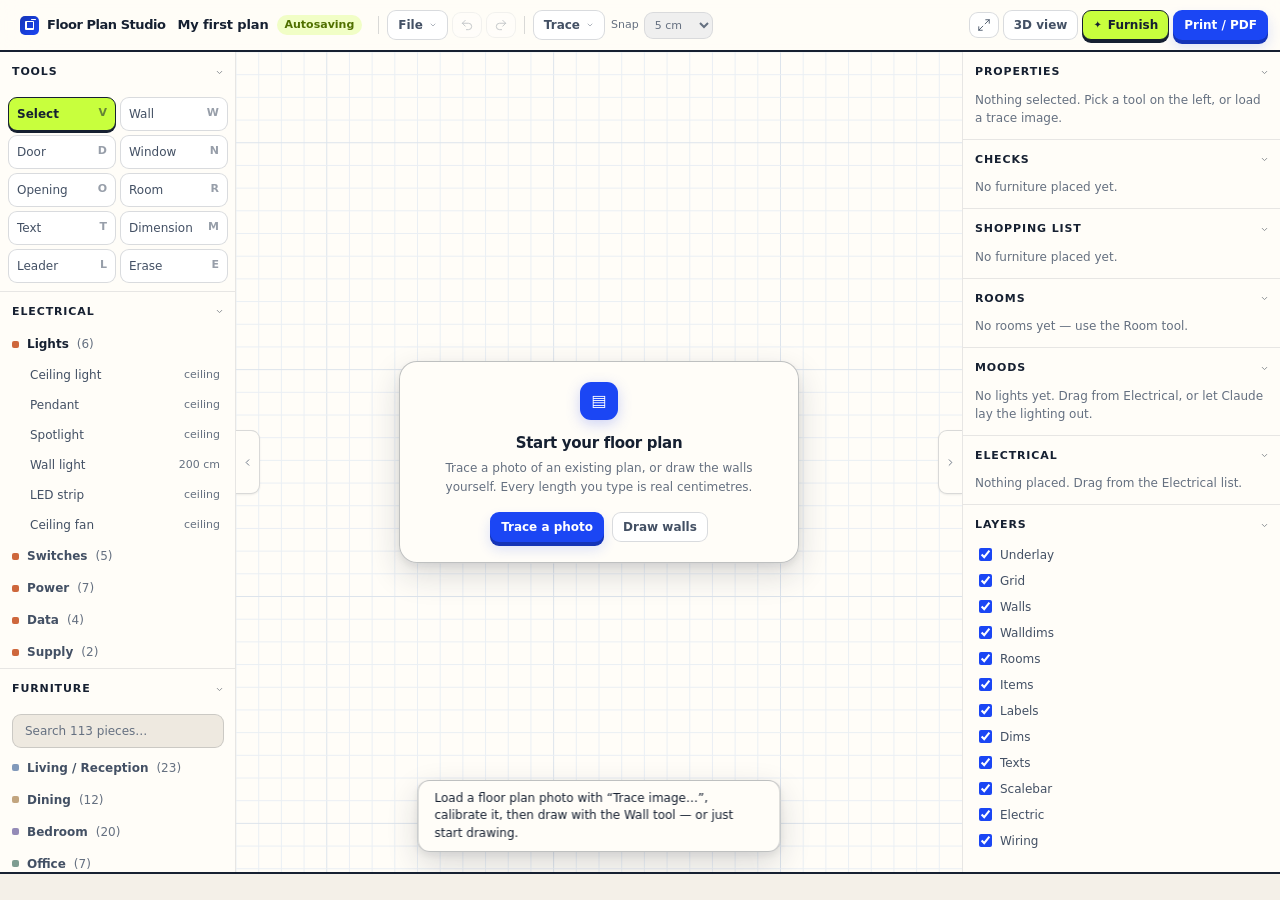
==== app.html @ e79a1460 "Finish the paper rebrand, and fix what the theme flip broke The working set moved index.html and app" ====
<!DOCTYPE html>
<html lang="en">
<head>
<meta charset="utf-8">
<meta name="viewport" content="width=device-width,initial-scale=1">
<meta name="theme-color" content="#f4f0e8">
<title>Floor Plan Studio — planner</title>
<link rel="icon" href="data:image/svg+xml,<svg xmlns='http://www.w3.org/2000/svg' viewBox='0 0 32 32'><rect width='32' height='32' rx='7' fill='%231b46f4'/><path d='M8 9h16M8 16h16M8 23h16' stroke='white' stroke-width='2.4' stroke-linecap='round'/></svg>">
<style>
  /* ==================================================================
     TOKENS
     Dark by default. The chrome is layered greyscale; the drawing stays
     on paper. One accent, spent only on selection, the active tool and
     the primary action.
     ================================================================== */
  :root{
    color-scheme:light;
    --app:#F4F0E8; --panel:#FFFDF8; --raised:#FFFFFF; --sunk:#EEE9E0;
    --line:rgba(22,32,49,.10); --line-2:rgba(22,32,49,.16);
    --line-3:rgba(22,32,49,.28);
    /* --fg-3 is the dimmest tone allowed to carry TEXT: measured 4.94:1 on
       --panel and 5.02:1 on --raised. --fg-4 is for hairlines and dormant
       glyphs only, never a label. */
    --fg:#162031; --fg-2:#435064; --fg-3:#657080; --fg-4:#8A928F;
    /* alias: 14 inline styles in the markup reach for --muted. Undefined, they
       silently inherited --fg and rendered secondary labels at full strength. */
    --muted:var(--fg-3);
    --accent:#1B46F4; --accent-2:#1534B7; --accent-ink:#FFFFFF;
    --signal:#C8FF3D; --signal-ink:#162031;
    --accent-wash:rgba(27,70,244,.10); --accent-line:rgba(27,70,244,.42);
    --warn:#B94732; --warn-wash:rgba(250,128,99,.14); --warn-line:rgba(185,71,50,.32);
    --err:#B94732;  --err-wash:rgba(250,128,99,.14);  --err-line:rgba(185,71,50,.32);
    --ok:#507000;   --ok-wash:rgba(200,255,61,.26);
    /* the drawing surface never follows the theme: it is what prints */
    --paper:#FFFDF8; --paper-edge:#DED8CD;
    --sh-1:0 1px 2px rgba(22,32,49,.08);
    --sh-2:0 4px 10px rgba(22,32,49,.08),0 12px 24px rgba(22,32,49,.07);
    --sh-3:0 12px 32px rgba(22,32,49,.16),0 3px 8px rgba(22,32,49,.08);
    --sh-4:0 28px 70px rgba(22,32,49,.22),0 8px 24px rgba(22,32,49,.12);
    --r:12px; --r-sm:9px; --r-xs:6px; --r-lg:18px;
    --display:ui-rounded,"Arial Rounded MT Bold",ui-sans-serif,system-ui,sans-serif;
    /* 4px grid */
    --s1:4px; --s2:8px; --s3:12px; --s4:16px; --s5:20px; --s6:24px;
    /* motion */
    --enter:cubic-bezier(.16,1,.3,1);
    --exit:cubic-bezier(.4,0,.2,1);
    --spring:cubic-bezier(.34,1.56,.5,1);
    --t-in:200ms; --t-out:120ms; --t-slow:260ms;
    --lw:236px; --rw:318px; --pad-l:236px; --pad-r:318px;
  }

  /* every motion in the file answers to this */
  @media (prefers-reduced-motion:reduce){
    *,*::before,*::after{animation-duration:.01ms!important;
      animation-iteration-count:1!important;transition-duration:.01ms!important;
      scroll-behavior:auto!important}
  }

  *{box-sizing:border-box}
  html,body{height:100%;margin:0}
  body{font:13px/1.5 var(--display),ui-sans-serif,system-ui,-apple-system,BlinkMacSystemFont,
       "Segoe UI",Roboto,"Helvetica Neue",sans-serif;
       color:var(--fg);background:var(--app);overflow:hidden;
       -webkit-font-smoothing:antialiased;text-rendering:optimizeLegibility;
       transition:background var(--t-slow) var(--enter),color var(--t-slow) var(--enter)}
  button,input,select,textarea{font:inherit;color:inherit}
  /* every measurement in the interface, so digits stop jittering on drag */
  .tnum,#status b,.row input,table.t td.n,table.t th.n,.it .d,#numchip,
  #measure,.pf b,.u{font-variant-numeric:tabular-nums;
       font-feature-settings:"tnum" 1,"cv01" 1}

  ::-webkit-scrollbar{width:9px;height:9px}
  ::-webkit-scrollbar-thumb{background:var(--line-3);border-radius:8px;
       border:2px solid transparent;background-clip:padding-box}
  ::-webkit-scrollbar-thumb:hover{background:var(--fg-4);background-clip:padding-box}
  ::-webkit-scrollbar-track{background:transparent}

  /* app assembles once, on first paint */
  @keyframes barIn  {from{opacity:0;transform:translateY(-8px)} to{opacity:1;transform:none}}
  @keyframes leftIn {from{opacity:0;transform:translateX(-12px)}to{opacity:1;transform:none}}
  @keyframes rightIn{from{opacity:0;transform:translateX(12px)} to{opacity:1;transform:none}}
  @keyframes stageIn{from{opacity:0;transform:scale(.99)}       to{opacity:1;transform:none}}
  body.boot #bar   {animation:barIn   .42s var(--enter) both}
  body.boot #left  {animation:leftIn  .46s var(--enter) .05s both}
  body.boot #right {animation:rightIn .46s var(--enter) .05s both}
  body.boot #stage {animation:stageIn .5s  var(--enter) .09s both}
  body.boot #status{animation:barIn   .42s var(--enter) .12s both}

  /* ==================================================================
     SHELL
     ================================================================== */
  /* Two animations in this file are on layout properties, deliberately, and
     they are the only two: this one and .secbody's height. Both are panel
     chrome, neither is in the drag path, and the transform-only alternatives
     are worse - a translated panel would slide OVER the drawing instead of
     handing it the space, and a scaled section would distort its text. The
     cost they would otherwise carry, re-rendering the plan on every frame of
     the fold, is removed by S.folding below. */
  #app{display:grid;grid-template-columns:var(--lw) 1fr var(--rw);
       grid-template-rows:52px auto 1fr 26px;height:100%;
       transition:grid-template-columns .34s var(--enter)}
  #app.noanim{transition:none}
  #app[data-left="0"]                 {grid-template-columns:0 1fr var(--rw)}
  #app[data-right="0"]                {grid-template-columns:var(--lw) 1fr 0}
  #app[data-left="0"][data-right="0"] {grid-template-columns:0 1fr 0}

  #bar{grid-column:1/4;display:flex;align-items:center;gap:var(--s1);
       padding:0 var(--s3);background:var(--panel);
       border-bottom:1px solid var(--line);overflow-x:auto;overflow-y:hidden;
       position:relative;z-index:10;
       transition:background var(--t-slow) var(--enter),
                  border-color var(--t-slow) var(--enter)}
  #bar::-webkit-scrollbar{height:3px}
  #bar .sp{flex:1}
  #bar .nm{font-weight:560;font-size:13px;white-space:nowrap;color:var(--fg);
       margin-right:var(--s1);letter-spacing:-.01em}
  #bar .home{display:flex;align-items:center;gap:var(--s2);text-decoration:none;
       color:var(--fg-2);font-weight:560;white-space:nowrap;font-size:13px;
       padding:5px var(--s2);border-radius:var(--r-sm);
       transition:background var(--t-out) var(--exit),color var(--t-out) var(--exit)}
  #bar .home:hover{background:var(--raised);color:var(--fg)}
  #bar .home i{width:19px;height:19px;border-radius:5px;display:grid;place-items:center;
       background:linear-gradient(135deg,var(--accent-2),var(--accent));color:transparent;
       font-style:normal;font-size:10px;flex:none;position:relative;overflow:hidden;
       transition:transform var(--t-in) var(--spring)}
  #bar .home i::before{content:"";position:absolute;inset:5px;border:1px solid #fff;
       border-left-width:2px;border-bottom-width:2px;border-radius:1px}
  #bar .home i::after{content:"";position:absolute;width:5px;height:1px;background:#fff;
       right:3px;top:3px;border-radius:2px}
  #bar .home:hover i{transform:rotate(-6deg) scale(1.08)}
  .sep{width:1px;height:18px;background:var(--line-2);flex:none;margin:0 var(--s1)}

  /* ---------- buttons ---------- */
  .btn{border:1px solid var(--line-2);background:var(--raised);color:var(--fg-2);
       border-radius:var(--r-sm);padding:5px 10px;cursor:pointer;white-space:nowrap;
       font-weight:520;font-size:12px;display:inline-flex;align-items:center;gap:6px;
       position:relative;
       transition:background var(--t-out) var(--exit),color var(--t-out) var(--exit),
                  border-color var(--t-out) var(--exit),transform var(--t-out) var(--exit),
                  box-shadow var(--t-out) var(--exit)}
  .btn:hover{background:var(--line);color:var(--fg);border-color:var(--line-3);
       transform:translateY(-1px);box-shadow:var(--sh-1)}
  .btn:active{transform:translateY(0) scale(.975);transition-duration:60ms}
  .btn:focus-visible{outline:2px solid var(--accent);outline-offset:2px}
  .btn:disabled{opacity:.34;cursor:default;transform:none;box-shadow:none}
  .btn.on{background:var(--accent);color:var(--accent-ink);border-color:transparent;
       font-weight:580;box-shadow:0 0 0 1px var(--accent-line),0 2px 8px rgba(91,108,240,.3)}
  .btn.on:hover{background:var(--accent-2);color:var(--accent-ink)}
  .btn.pri{background:var(--accent);color:var(--accent-ink);border-color:transparent;
       font-weight:580;box-shadow:0 1px 2px rgba(0,0,0,.3),0 2px 10px rgba(91,108,240,.26)}
  .btn.pri:hover{background:var(--accent-2);color:var(--accent-ink);
       box-shadow:0 2px 4px rgba(0,0,0,.3),0 6px 18px rgba(91,108,240,.34)}
  /* the Claude action: same single accent, marked by its glyph not a hue */
  .btn.spark{background:var(--accent-wash);color:var(--accent-2);
       border-color:var(--accent-line);font-weight:580}
  .btn.spark:hover{background:var(--accent);color:var(--accent-ink);
       border-color:transparent;box-shadow:0 2px 10px rgba(91,108,240,.32)}
  .btn.spark .sp-star{display:inline-block;font-size:10px;line-height:1;
       animation:twinkle 4.5s var(--enter) infinite}
  @keyframes twinkle{0%,78%,100%{opacity:.8;transform:scale(1)}
                     86%{opacity:1;transform:scale(1.3) rotate(14deg)}}
  .btn.ico{padding:5px 7px;display:grid;place-items:center;line-height:1}
  .btn.ico svg,.btn .ic{width:14px;height:14px;display:block;stroke-width:1.5}
  .btn .caret{width:8px;height:8px;opacity:.5;stroke-width:2.5;
       transition:transform var(--t-in) var(--enter)}
  .btn[aria-expanded="true"] .caret{transform:rotate(180deg)}
  .btn[aria-expanded="true"]{background:var(--accent-wash);color:var(--accent-2);
       border-color:var(--accent-line)}
  a.btn{text-decoration:none}

  /* ==================================================================
     PANELS
     ================================================================== */
  aside{background:var(--panel);overflow:hidden;display:flex;flex-direction:column;
        min-width:0;transition:background var(--t-slow) var(--enter),
        border-color var(--t-slow) var(--enter)}
  aside>.pcontent{width:var(--pw);flex:1;min-height:0;overflow-y:auto;overflow-x:hidden;
        display:flex;flex-direction:column}
  #left{border-right:1px solid var(--line);--pw:var(--pad-l)}
  #right{border-left:1px solid var(--line);--pw:var(--pad-r)}
  #app[data-left="0"] #left,#app[data-right="0"] #right{border-color:transparent}

  .rail{position:absolute;top:50%;transform:translateY(-50%);z-index:6;
        width:24px;height:64px;border:1px solid var(--line-2);background:var(--panel);
        display:grid;place-items:center;cursor:pointer;color:var(--fg-3);
        box-shadow:var(--sh-1);padding:0;
        transition:background var(--t-out) var(--exit),color var(--t-out) var(--exit),
                   transform var(--t-in) var(--enter)}
  .rail:hover{background:var(--accent);color:var(--accent-ink);border-color:transparent}
  #railL:hover{transform:translateY(-50%) translateX(3px)}
  #railR:hover{transform:translateY(-50%) translateX(-3px)}
  .rail:focus-visible{outline:2px solid var(--accent);outline-offset:2px}
  .rail svg{width:11px;height:11px;stroke-width:2;transition:transform .3s var(--enter)}
  #railL{left:0;border-left:none;border-radius:0 9px 9px 0}
  #railR{right:0;border-right:none;border-radius:9px 0 0 9px}
  #app[data-left="0"]  #railL svg{transform:rotate(180deg)}
  #app[data-right="0"] #railR svg{transform:rotate(180deg)}

  /* section headers */
  .hd{font-size:11px;letter-spacing:.06em;text-transform:uppercase;color:var(--fg-3);
      font-weight:600;padding:var(--s3) var(--s3) var(--s2);border-top:1px solid var(--line);
      position:sticky;top:0;background:var(--panel);z-index:2;
      display:flex;align-items:center;gap:var(--s2);width:100%;text-align:left;
      border-left:none;border-right:none;border-bottom:none;cursor:pointer;
      font-family:inherit;transition:color var(--t-out) var(--exit)}
  .hd:hover{color:var(--fg)}
  .hd:focus-visible{outline:2px solid var(--accent);outline-offset:-2px}
  .sec:first-child>.hd{border-top:none}
  .hd .chev{margin-left:auto;width:9px;height:9px;flex:none;opacity:.5;stroke-width:2.5;
            transition:transform .28s var(--enter)}
  .sec.closed .hd .chev{transform:rotate(-90deg)}
  .secbody{overflow:hidden;transition:height .28s var(--enter),opacity .22s var(--exit)}
  .sec.closed .secbody{opacity:0}
  .pad{padding:var(--s2) var(--s3) var(--s3)}

  /* ---------- tools ---------- */
  #tools{display:grid;grid-template-columns:1fr 1fr;gap:var(--s1);padding:var(--s2)}
  .tool{display:flex;align-items:center;justify-content:space-between;gap:var(--s1);
        border:1px solid var(--line-2);background:var(--raised);color:var(--fg-2);
        border-radius:var(--r-sm);padding:7px var(--s2);cursor:pointer;font-size:12px;
        font-weight:520;font-family:inherit;
        transition:background var(--t-out) var(--exit),color var(--t-out) var(--exit),
                   border-color var(--t-out) var(--exit),transform var(--t-out) var(--exit),
                   box-shadow var(--t-out) var(--exit)}
  .tool:hover{background:var(--line);color:var(--fg);border-color:var(--line-3);
        transform:translateY(-2px);box-shadow:var(--sh-2)}
  .tool:active{transform:translateY(0) scale(.97);transition-duration:60ms}
  .tool:focus-visible{outline:2px solid var(--accent);outline-offset:1px}
  .tool.on{background:var(--accent);color:var(--accent-ink);border-color:transparent;
        font-weight:580;transform:none;
        box-shadow:0 0 0 1px var(--accent-line),0 2px 10px rgba(91,108,240,.3)}
  .tool.on:hover{background:var(--accent-2);transform:translateY(-2px)}
  .tool b{font-size:11px;opacity:.55;font-weight:600}

  /* ---------- catalogue ---------- */
  #search{width:100%;padding:7px var(--s3);border:1px solid var(--line-2);
          border-radius:var(--r-sm);background:var(--sunk);color:var(--fg);
          font-size:12px;
          transition:border-color var(--t-out) var(--exit),box-shadow var(--t-out) var(--exit)}
  #search::placeholder{color:var(--fg-3)}
  #search:focus{outline:none;border-color:var(--accent);
          box-shadow:0 0 0 3px var(--accent-wash)}
  .grp>summary{cursor:pointer;padding:7px var(--s3);font-weight:560;font-size:12px;
       color:var(--fg-2);list-style:none;display:flex;align-items:center;gap:var(--s2);
       transition:background var(--t-out) var(--exit),color var(--t-out) var(--exit)}
  .grp>summary:hover{background:var(--line);color:var(--fg)}
  .grp>summary::-webkit-details-marker{display:none}
  .grp>summary::before{content:"";width:7px;height:7px;border-radius:2px;
       background:var(--sw,var(--fg-4));flex:none;opacity:.8}
  .grp[open]>summary{color:var(--fg)}
  .grp>summary:focus-visible{outline:2px solid var(--accent);outline-offset:-2px}

  /* catalogue rows: hover lifts 2px, drag scales and elevates */
  .it{display:flex;justify-content:space-between;gap:var(--s2);align-items:center;
      padding:6px var(--s3) 6px 26px;cursor:grab;font-size:12px;border-radius:var(--r-xs);
      margin:0 var(--s1);width:calc(100% - var(--s2));border:none;background:none;
      font-family:inherit;color:var(--fg-2);text-align:left;
      transition:background var(--t-out) var(--exit),color var(--t-out) var(--exit),
                 transform var(--t-out) var(--exit),box-shadow var(--t-out) var(--exit)}
  .it:hover{background:var(--raised);color:var(--fg);
      transform:translateY(-2px);box-shadow:var(--sh-2)}
  .it:focus-visible{outline:2px solid var(--accent);outline-offset:-1px}
  .it:active{cursor:grabbing}
  .it .d{color:var(--fg-3);font-size:11px}
  .it:hover .d{color:var(--fg-2)}
  /* signature moment: the drag lift */
  .it.dragging{transform:scale(1.04) translateY(-2px);box-shadow:var(--sh-3);
      background:var(--accent-wash);color:var(--fg);border:1px solid var(--accent-line);
      cursor:grabbing;transition:transform 140ms var(--spring),box-shadow 140ms var(--enter)}
  .it.ghost{opacity:.32;transform:none;box-shadow:none;background:none}

  /* ==================================================================
     STAGE — the drawing keeps its paper in both themes
     ================================================================== */
  #stage{position:relative;overflow:hidden;min-width:0;background:var(--paper)}
  svg#cv{width:100%;height:100%;display:block;touch-action:none}
  #cv3{transition:opacity var(--t-in) var(--enter)}

  #status{grid-column:1/4;display:flex;align-items:center;gap:var(--s4);
          padding:0 var(--s3);background:var(--panel);border-top:1px solid var(--line);
          font-size:11px;color:var(--fg-3);white-space:nowrap;overflow:hidden}
  #status b{color:var(--fg-2);font-weight:560}
  #status .sp{flex:1}

  #numchip{position:absolute;background:var(--fg);color:var(--app);padding:3px var(--s2);
           border-radius:var(--r-xs);font-size:11px;font-weight:600;
           pointer-events:none;display:none;z-index:5;box-shadow:var(--sh-2)}

  /* signature moment: the measurement badge */
  #measure{position:absolute;left:50%;bottom:var(--s4);transform:translateX(-50%) translateY(6px);
      display:none;align-items:center;gap:var(--s3);z-index:5;pointer-events:none;
      background:rgba(20,23,28,.94);border:1px solid var(--line-2);
      border-radius:100px;padding:6px var(--s4);box-shadow:var(--sh-3);
      opacity:0;font-size:12px;color:var(--fg-2);
      -webkit-backdrop-filter:blur(12px);backdrop-filter:blur(12px)}
  #measure.on{display:flex;animation:measureIn 260ms var(--spring) forwards}
  #measure.off{display:flex;animation:measureOut 120ms var(--exit) forwards}
  @keyframes measureIn {from{opacity:0;transform:translateX(-50%) translateY(8px) scale(.94)}
                        to  {opacity:1;transform:translateX(-50%) translateY(0)   scale(1)}}
  @keyframes measureOut{from{opacity:1;transform:translateX(-50%) translateY(0)}
                        to  {opacity:0;transform:translateX(-50%) translateY(4px)}}
  #measure .k{color:var(--fg-3);font-size:11px}
  #measure .v{color:var(--fg);font-weight:580}
  #measure .dv{width:1px;height:12px;background:var(--line-2)}

  #toast{position:absolute;left:50%;bottom:var(--s5);
         transform:translateX(-50%) translateY(14px) scale(.97);
         background:rgba(20,23,28,.96);color:var(--fg);
         -webkit-backdrop-filter:blur(14px);backdrop-filter:blur(14px);
         border:1px solid var(--line-2);
         padding:9px var(--s4);border-radius:var(--r);font-size:12px;display:none;
         z-index:9;box-shadow:var(--sh-3);opacity:0;max-width:70%;line-height:1.45;
         transition:opacity var(--t-in) var(--enter),transform var(--t-in) var(--enter)}
  #toast.show{opacity:1;transform:translateX(-50%) translateY(0) scale(1)}

  /* canvas empty state */
  #empty{position:absolute;inset:0;display:none;place-items:center;z-index:4;
     pointer-events:none}
  #empty.on{display:grid}
  #empty.claude{place-items:end center;padding-bottom:var(--s6)}
  #empty .ecard{pointer-events:none;text-align:center;max-width:400px;
     padding:var(--s5) var(--s6);background:rgba(20,23,28,.93);
     -webkit-backdrop-filter:blur(16px);backdrop-filter:blur(16px) saturate(1.2);
     border:1px solid var(--line-2);border-radius:var(--r-lg);
     box-shadow:var(--sh-3);animation:eIn .4s var(--enter) both;color:var(--fg)}
  @keyframes eIn{from{opacity:0;transform:translateY(10px) scale(.97)}to{opacity:1;transform:none}}
  #empty .eicon{width:38px;height:38px;margin:0 auto var(--s3);border-radius:11px;
     display:grid;place-items:center;font-size:16px;color:var(--accent-ink);
     background:var(--accent);box-shadow:0 4px 14px rgba(91,108,240,.3)}
  #empty.claude .eicon{animation:float 4.5s var(--enter) infinite}
  @keyframes float{0%,100%{transform:translateY(0)}50%{transform:translateY(-4px)}}
  #empty .etitle{font-size:15px;font-weight:600;letter-spacing:-.02em;margin-bottom:5px}
  #empty .ebody{font-size:12px;color:var(--fg-3);line-height:1.55;margin-bottom:var(--s4)}
  #empty .eacts{display:flex;gap:var(--s2);justify-content:center;flex-wrap:wrap}
  #empty .eacts .btn{pointer-events:auto}
  #empty.claude .ecard{display:grid;
     grid-template-columns:auto minmax(0,1fr) auto;grid-template-rows:auto auto;
     align-items:center;column-gap:var(--s4);row-gap:2px;text-align:left;
     max-width:640px;padding:var(--s3) var(--s5)}
  #empty.claude .eicon{grid-area:1/1/3/2;margin:0;width:36px;height:36px;font-size:15px}
  #empty.claude .etitle{grid-area:1/2/2/3;margin:0;font-size:13px}
  #empty.claude .ebody{grid-area:2/2/3/3;margin:0;font-size:12px;line-height:1.5}
  #empty.claude .eacts{grid-area:1/3/3/4;white-space:nowrap;flex-wrap:nowrap}

  /* ==================================================================
     FORM ROWS
     ================================================================== */
  .row{display:flex;gap:var(--s2);align-items:center;margin:var(--s2) 0}
  .row label{width:70px;color:var(--fg-3);font-size:11px;flex:none}
  .row input,.row select,.row textarea{flex:1;min-width:0;padding:5px var(--s2);
      border:1px solid var(--line-2);border-radius:var(--r-xs);background:var(--sunk);
      color:var(--fg);font-size:12px;
      transition:border-color var(--t-out) var(--exit),box-shadow var(--t-out) var(--exit)}
  .row input:focus,.row select:focus,.row textarea:focus{outline:none;
      border-color:var(--accent);box-shadow:0 0 0 3px var(--accent-wash)}
  .row input:disabled{color:var(--fg-3);background:transparent;border-color:var(--line)}
  .row input[type=range]{padding:0;box-shadow:none;border:none;background:none;
      accent-color:var(--accent)}
  .row .u{color:var(--fg-3);font-size:11px;flex:none}
  .row2{display:flex;gap:var(--s1);margin:var(--s2) 0;flex-wrap:wrap}
  .empty{color:var(--fg-3);font-size:12px;padding:2px var(--s3) var(--s3);line-height:1.5}

  /* ==================================================================
     CHECKS
     ================================================================== */
  .warn{background:var(--warn-wash);border:1px solid var(--warn-line);color:var(--warn);
        border-radius:var(--r-xs);padding:7px var(--s2) 7px var(--s3);font-size:11.5px;
        margin:var(--s1) var(--s3);line-height:1.45;
        display:flex;align-items:flex-start;gap:var(--s1);
        transition:transform var(--t-out) var(--exit),background var(--t-out) var(--exit)}
  .warn:hover{transform:translateX(2px);background:var(--warn-line)}
  .warn.err{background:var(--err-wash);border-color:var(--err-line);color:var(--err)}
  .warn.err:hover{background:var(--err-line)}
  /* pulse once when it first appears, then hold */
  .warn.fresh{animation:warnPulse 620ms var(--enter) 1}
  @keyframes warnPulse{0%{opacity:0;transform:translateX(-6px) scale(.99)}
                       55%{opacity:1;transform:translateX(0) scale(1.015)}
                       100%{opacity:1;transform:none}}
  .warn .wt{flex:1;cursor:pointer}
  .wmute{border:none;background:none;color:inherit;opacity:.45;cursor:pointer;
         font-size:13px;line-height:1;flex:none;width:24px;height:24px;
         margin:-3px -5px -3px 0;border-radius:var(--r-xs);display:grid;place-items:center;
         transition:opacity var(--t-out) var(--exit),background var(--t-out) var(--exit)}
  .wmute:hover{opacity:1;background:var(--line-2)}
  .wmute:focus-visible{outline:2px solid var(--accent);outline-offset:-2px}
  .okmsg{color:var(--ok);font-size:12px;padding:2px var(--s3) var(--s3);font-weight:520}
  #warnCount{background:var(--warn);color:var(--app);border-radius:100px;
             padding:1px 7px;font-size:10px;margin-left:var(--s1);font-weight:700}

  /* ==================================================================
     LISTS & TABLES
     ================================================================== */
  .lay{display:flex;align-items:center;gap:var(--s2);padding:4px var(--s3);font-size:12px;
       cursor:pointer;border-radius:var(--r-xs);margin:0 var(--s1);color:var(--fg-2);
       transition:background var(--t-out) var(--exit),color var(--t-out) var(--exit)}
  .lay:hover{background:var(--raised);color:var(--fg)}
  .lay:focus-within{outline:2px solid var(--accent);outline-offset:-2px}
  .lay input{margin:0;accent-color:var(--accent)}

  table.t{width:100%;border-collapse:collapse;font-size:11.5px}
  table.t th,table.t td{border-bottom:1px solid var(--line);padding:5px var(--s2);
       text-align:left;vertical-align:top;color:var(--fg-2)}
  table.t tr{transition:background var(--t-out) var(--exit)}
  table.t tr:hover td{background:var(--raised);color:var(--fg)}
  table.t th{color:var(--fg-3);font-weight:600;font-size:10px;text-transform:uppercase;
       letter-spacing:.06em}
  table.t td.n,table.t th.n{text-align:right;white-space:nowrap}
  /* shopping list rows arrive from the right, leave by collapsing */
  table.t tr.in{animation:rowIn 260ms var(--enter) both}
  @keyframes rowIn{from{opacity:0;transform:translateX(14px)}to{opacity:1;transform:none}}

  /* moods */
  .scenes{display:flex;flex-wrap:wrap;gap:var(--s1);padding:var(--s2) var(--s3) var(--s3)}
  .scn{border:1px solid var(--line-2);background:var(--raised);border-radius:100px;
       padding:5px var(--s3);font:inherit;font-size:11.5px;cursor:pointer;color:var(--fg-2);
       display:flex;align-items:center;gap:6px;
       transition:background var(--t-out) var(--exit),color var(--t-out) var(--exit),
                  border-color var(--t-out) var(--exit),transform var(--t-out) var(--exit)}
  .scn:hover{border-color:var(--line-3);color:var(--fg);transform:translateY(-1px)}
  .scn:focus-visible{outline:2px solid var(--accent);outline-offset:2px}
  .scn .dot{width:8px;height:8px;border-radius:50%;flex:none}
  .scn.on{border-color:transparent;color:var(--accent-ink);font-weight:580;
       background:var(--accent);box-shadow:0 2px 8px rgba(91,108,240,.28)}
  .scnNote{padding:0 var(--s3) var(--s2);font-size:11.5px;color:var(--fg-3);line-height:1.5}

  /* ==================================================================
     MENUS & DIALOGS
     ================================================================== */
  .menu,#ctx{position:fixed;z-index:80;min-width:210px;max-width:300px;
       background:var(--panel);border:1px solid var(--line-2);border-radius:var(--r);
       box-shadow:var(--sh-4);padding:var(--s1);display:none;transform-origin:top left}
  #ctx{position:absolute}
  .menu.open,#ctx[style*="block"]{animation:menuIn 180ms var(--enter)}
  @keyframes menuIn{from{opacity:0;transform:translateY(-6px) scale(.97)}
                    to{opacity:1;transform:none}}
  .menu .mi,#ctx>div:not(.sep){display:flex;align-items:center;gap:var(--s2);width:100%;
       padding:6px var(--s2);border:none;background:none;border-radius:var(--r-xs);
       cursor:pointer;font:inherit;font-size:12px;color:var(--fg-2);text-align:left;
       white-space:nowrap;transition:background var(--t-out) var(--exit),
       color var(--t-out) var(--exit)}
  .menu .mi:hover,#ctx>div:not(.sep):hover{background:var(--accent-wash);color:var(--fg)}
  .menu .mi:focus-visible{outline:2px solid var(--accent);outline-offset:-2px}
  .menu .mi b,#ctx>div>b{margin-left:auto;font-size:10px;color:var(--fg-3);
       font-weight:600;padding-left:var(--s4)}
  .menu .mi:disabled,#ctx>div.dis{opacity:.34;pointer-events:none}
  .menu .mi svg{width:13px;height:13px;flex:none;opacity:.62;stroke-width:1.5}
  .menu .msep,#ctx>.sep{height:1px;background:var(--line);margin:var(--s1) 3px;padding:0}
  .menu .mlbl{font-size:10px;letter-spacing:.07em;text-transform:uppercase;
       color:var(--fg-3);font-weight:600;padding:7px var(--s2) 3px}

  dialog{border:none;border-radius:var(--r-lg);padding:0;box-shadow:var(--sh-4);
         max-width:470px;width:92vw;background:var(--panel);color:var(--fg);
         border:1px solid var(--line-2);
         animation:dlg 260ms var(--enter)}
  dialog.wide{max-width:760px}
  @keyframes dlg{from{opacity:0;transform:translateY(12px) scale(.975)}
                 to{opacity:1;transform:none}}
  dialog::backdrop{background:rgba(5,7,10,.62);
         -webkit-backdrop-filter:blur(4px);backdrop-filter:blur(4px);
         animation:fadeIn 200ms var(--enter)}
  @keyframes fadeIn{from{opacity:0}to{opacity:1}}
  dialog h3{margin:0;padding:var(--s4) var(--s5);border-bottom:1px solid var(--line);
            font-size:15px;font-weight:600;letter-spacing:-.02em}
  dialog .body{padding:var(--s4) var(--s5);max-height:62vh;overflow:auto;color:var(--fg-2)}
  dialog .foot{padding:var(--s3) var(--s5);border-top:1px solid var(--line);display:flex;
       gap:var(--s2);justify-content:flex-end;background:var(--sunk);
       border-radius:0 0 var(--r-lg) var(--r-lg)}
  .prj{display:flex;align-items:center;gap:var(--s3);padding:var(--s2) var(--s3);
       border:1px solid var(--line-2);border-radius:var(--r-sm);margin-bottom:6px;
       cursor:pointer;background:var(--raised);
       transition:background var(--t-out) var(--exit),border-color var(--t-out) var(--exit),
                  transform var(--t-out) var(--exit)}
  .prj:hover{border-color:var(--accent-line);transform:translateX(2px)}
  .prj .g{flex:1;min-width:0}
  .prj .g div:first-child{font-weight:560;color:var(--fg)}
  .prj .g div:last-child{color:var(--fg-3);font-size:11px}

  /* wizard */
  .aistep{display:none}
  .aistep.on{display:block;animation:stepIn 220ms var(--enter) both}
  @keyframes stepIn{from{opacity:0;transform:translateY(4px)}to{opacity:1;transform:none}}
  /* panel sections cross-fade on the same 4px slide when their content swaps */
  #props.swap,#warns.swap,#bom.swap{animation:stepIn 220ms var(--enter) both}
  .aitabs{display:flex;gap:0;margin-bottom:var(--s5);align-items:center}
  .aitab{padding:0;border:none;background:none;cursor:pointer;font:inherit;
      display:flex;align-items:center;gap:var(--s2);color:var(--fg-3);
      transition:color var(--t-in) var(--enter)}
  .aitab + .aitab{margin-left:var(--s2);padding-left:var(--s2)}
  .aitab + .aitab::before{content:"";width:24px;height:1px;background:var(--line-2);
      margin-right:var(--s3)}
  .aitab .n{width:22px;height:22px;flex:none;border-radius:50%;display:grid;
      place-items:center;font-size:11px;font-weight:700;
      background:var(--raised);color:var(--fg-3);border:1px solid var(--line-2);
      transition:background var(--t-in) var(--spring),color var(--t-in) var(--enter),
                 transform var(--t-in) var(--spring)}
  .aitab .t{font-size:12px;font-weight:520;white-space:nowrap}
  .aitab:hover{color:var(--fg-2)}
  .aitab:focus-visible{outline:2px solid var(--accent);outline-offset:2px;border-radius:6px}
  .aitab.on{color:var(--fg)}
  .aitab.on .n{background:var(--accent);color:var(--accent-ink);border-color:transparent;
      transform:scale(1.1);box-shadow:0 2px 8px rgba(91,108,240,.32)}
  .aitab.done .n{background:var(--ok-wash);color:var(--ok);border-color:transparent}
  .aitab.on .t{font-weight:600}
  .ta{width:100%;border:1px solid var(--line-2);border-radius:var(--r-sm);
      padding:var(--s3);background:var(--sunk);color:var(--fg);
      font:11.5px/1.6 ui-monospace,SFMono-Regular,Menlo,monospace;resize:vertical;
      transition:border-color var(--t-out) var(--exit),box-shadow var(--t-out) var(--exit)}
  .ta:focus{outline:none;border-color:var(--accent);box-shadow:0 0 0 3px var(--accent-wash)}
  .aihint{color:var(--fg-3);font-size:12px;line-height:1.55;margin:0 0 var(--s3)}
  .aihint b{color:var(--fg)}
  .airesult{font-size:12px;margin-top:var(--s2);line-height:1.6;color:var(--fg-2)}
  .airesult .bad{color:var(--err)}
  .airesult .good{color:var(--ok)}

  /* 3D controls */
  #v3ctl{-webkit-backdrop-filter:blur(14px);backdrop-filter:blur(14px);
     background:rgba(20,23,28,.9)!important;border:1px solid var(--line-2)!important;
     box-shadow:var(--sh-3);border-radius:var(--r)!important;color:var(--fg-2)}
  #v3ctl input[type=range]{accent-color:var(--accent)}
  #v3ctl label{color:var(--fg-3)!important}
  #v3ctl input[type=number]{background:var(--sunk);color:var(--fg);
     border:1px solid var(--line-2)!important;border-radius:var(--r-xs)!important}
  #hint3,#hint{background:rgba(20,23,28,.9)!important;color:var(--fg-3)!important;
     border:1px solid var(--line-2);box-shadow:var(--sh-2);
     -webkit-backdrop-filter:blur(12px);backdrop-filter:blur(12px);
     border-radius:var(--r-sm)}

  #warnbar{grid-column:1/4;background:var(--warn-wash);
           border-bottom:1px solid var(--warn-line);color:var(--warn);
           padding:var(--s2) var(--s3);font-size:12px;display:none}
  #warnbar b{color:var(--fg)}
  #warnbar code{background:var(--sunk);padding:1px 5px;border-radius:4px;
           font-family:ui-monospace,Menlo,monospace;font-size:11px}
  #saveBadge{font-size:11px;padding:2px var(--s2);border-radius:100px;
             margin-right:var(--s2);white-space:nowrap;background:var(--ok-wash);
             color:var(--ok);font-weight:560;
             transition:background var(--t-in) var(--enter),color var(--t-in) var(--enter)}
  #saveBadge.dirty{background:var(--warn-wash);color:var(--warn)}
  #saveBadge.none{background:var(--err-wash);color:var(--err)}
  #print{display:none}

  /* Blueprint editorial layer: shared with the public site, while the
     interaction model below remains deliberately dense for active planning. */
  #bar{background:rgba(255,253,248,.94);border-bottom:2px solid var(--fg);
       -webkit-backdrop-filter:blur(16px);backdrop-filter:blur(16px)}
  #bar .home{font-family:var(--display);font-weight:800;color:var(--fg);letter-spacing:-.035em}
  #bar .nm{font-family:var(--display);font-weight:800;color:var(--fg)}
  #bar .home:hover{background:var(--accent-wash);color:var(--accent)}
  .btn{font-family:var(--display);font-weight:750;border-color:var(--line-2)}
  .btn:hover{background:var(--accent-wash);border-color:var(--accent-line);box-shadow:none}
  .btn.pri{box-shadow:0 4px 0 var(--accent-2),0 7px 13px rgba(27,70,244,.16)}
  .btn.pri:hover{box-shadow:0 6px 0 var(--accent-2),0 9px 18px rgba(27,70,244,.2)}
  .btn.spark{background:var(--signal);color:var(--signal-ink);border-color:var(--fg);
       box-shadow:0 3px 0 var(--fg)}
  .btn.spark:hover{background:#b7ee2c;color:var(--signal-ink);border-color:var(--fg);box-shadow:0 4px 0 var(--fg)}
  .btn.on,.tool.on,.scn.on{background:var(--signal)!important;color:var(--signal-ink)!important;
       border-color:var(--fg)!important;box-shadow:0 2px 0 var(--fg)!important}
  .tool,.grp>summary,.it,.lay,.scn{font-family:var(--display)}
  .hd{font-family:var(--display);color:var(--fg);letter-spacing:.08em}
  aside{background:var(--panel)}
  #stage{background:var(--paper);background-image:radial-gradient(rgba(22,32,49,.11) .65px,transparent .65px);background-size:14px 14px}
  #empty .ecard,#toast,#measure{background:rgba(255,253,248,.96);color:var(--fg);border-color:var(--line-3)}
  #hint3,#hint{background:rgba(255,253,248,.96)!important;color:var(--fg-2)!important;border-color:var(--line-2)}
  #status{background:var(--panel);border-top:2px solid var(--fg)}
  dialog::backdrop{background:rgba(22,32,49,.35)}

  /* responsive: shed chrome before shedding controls */
  @media (max-width:1180px){
    #bar .home{font-size:0;gap:0;padding:5px 6px}
    #bar .home i{font-size:10px}
  }
  @media (max-width:980px){
    #bar .nm{display:none}
    #bar .snaplbl{font-size:0;gap:4px}
    :root{--pad-l:208px;--pad-r:278px;--lw:208px;--rw:278px}
  }
  @media (max-width:760px){
    :root{--pad-l:192px;--pad-r:252px;--lw:192px;--rw:252px}
    #bar{gap:3px;padding:0 var(--s2)}
    .btn{padding:5px var(--s2)}
  }

  @page{size:A4 landscape;margin:9mm}
  @media print{
    /* Paper is paper. The screen palette must not reach the printer: the
       tokens are forced back to ink-on-white here, because #print inherits
       body colour and a cream --paper would tint every page. */
    :root{
      --app:#fff; --panel:#fff; --raised:#fff; --sunk:#fff; --paper:#fff;
      --fg:#000; --fg-2:#222; --fg-3:#444; --fg-4:#666;
      --line:#999; --line-2:#999; --line-3:#666;
      --accent:#000; --accent-ink:#fff;
    }
    body{overflow:visible;background:#fff;color:#000}
    #app{display:block;height:auto}
    #bar,#left,#right,#status,#numchip,#toast,#v3ctl,#hint3,#warnbar,
    #cv3,.rail,.menu,#ctx,#measure,#empty{display:none!important}
    svg#cv{visibility:visible!important}
    #stage{overflow:visible;height:auto;background:#fff}
    svg#cv{width:100%;height:172mm}
    #print{display:block}
    #print section{break-before:page;padding-top:5mm}
    #pTitle{position:fixed;top:0;left:0;right:0;display:flex;justify-content:space-between;
            align-items:baseline;border-bottom:1px solid #999;padding-bottom:1.5mm;
            font-size:9pt}
    #pTitle .t{font-size:12pt;font-weight:700}
    #pTitle .m{color:#555}
    svg#cv{margin-top:8mm}
    #print h2{font-size:12pt;margin:0 0 3mm}
    #print table{width:100%;border-collapse:collapse;font-size:9pt}
    #print th,#print td{border:1px solid #999;padding:1.8mm 2.4mm;text-align:left;
                        color:#000}
    #print td.n{text-align:right}
    #print,#print *{color:#000}
  }
</style>
</head>
<body>
<div id="app">
  <div id="bar">
    <a class="home" href="index.html" title="Back to Floor Plan Studio"><i>&#9636;</i>Floor Plan Studio</a>
    <span class="nm" id="docName">Untitled</span>
    <span id="saveBadge" title="">&ndash;</span>
    <span class="sep"></span>

    <button class="btn" id="mFile" aria-haspopup="true" aria-expanded="false">File<svg class="caret" viewBox="0 0 24 24" fill="none" stroke="currentColor" stroke-width="3" stroke-linecap="round" stroke-linejoin="round"><path d="M6 9l6 6 6-6"/></svg></button>
    <button class="btn ico" id="bUndo" title="Undo (&#8984;Z)" aria-label="Undo"><svg class="ic" viewBox="0 0 24 24" fill="none" stroke="currentColor" stroke-width="2" stroke-linecap="round" stroke-linejoin="round"><path d="M9 14L4 9l5-5"/><path d="M4 9h10.5A5.5 5.5 0 0 1 20 14.5A5.5 5.5 0 0 1 14.5 20H11"/></svg></button>
    <button class="btn ico" id="bRedo" title="Redo (&#8984;&#8679;Z)" aria-label="Redo"><svg class="ic" viewBox="0 0 24 24" fill="none" stroke="currentColor" stroke-width="2" stroke-linecap="round" stroke-linejoin="round"><path d="M15 14l5-5-5-5"/><path d="M20 9H9.5A5.5 5.5 0 0 0 4 14.5A5.5 5.5 0 0 0 9.5 20H13"/></svg></button>
    <span class="sep"></span>
    <button class="btn" id="mTrace" aria-haspopup="true" aria-expanded="false">Trace<svg class="caret" viewBox="0 0 24 24" fill="none" stroke="currentColor" stroke-width="3" stroke-linecap="round" stroke-linejoin="round"><path d="M6 9l6 6 6-6"/></svg></button>
    <label class="snaplbl" style="font-size:11px;color:var(--muted);white-space:nowrap;
                  display:flex;align-items:center;gap:5px;margin-left:2px">Snap
      <select id="snapSel" style="padding:5px 6px;border:1px solid var(--line);border-radius:var(--r-sm)">
        <option value="0">off</option><option value="1">1 cm</option>
        <option value="5" selected>5 cm</option><option value="10">10 cm</option>
        <option value="25">25 cm</option>
      </select></label>

    <span class="sp"></span>
    <button class="btn ico" id="bFit" title="Fit to view (F)" aria-label="Fit to view"><svg class="ic" viewBox="0 0 24 24" fill="none" stroke="currentColor" stroke-width="2" stroke-linecap="round" stroke-linejoin="round"><path d="M15 3h6v6"/><path d="M9 21H3v-6"/><path d="M21 3l-7 7"/><path d="M3 21l7-7"/></svg></button>
    <button class="btn" id="b3d">3D view</button>
    <button class="btn spark" id="bAI"><span class="sp-star">&#10022;</span>Furnish</button>
    <button class="btn pri" id="bPrint">Print / PDF</button>
  </div>

  <div class="menu" id="menuFile" role="menu">
    <div class="mlbl">This design</div>
    <button class="mi" id="bSaveFile" role="menuitem"><svg class="ic" viewBox="0 0 24 24" fill="none" stroke="currentColor" stroke-width="2" stroke-linecap="round" stroke-linejoin="round"><path d="M19 21H5a2 2 0 0 1-2-2V5a2 2 0 0 1 2-2h11l5 5v11a2 2 0 0 1-2 2z"/><path d="M17 21v-8H7v8"/><path d="M7 3v5h8"/></svg>Save to file<b>&#8984;S</b></button>
    <button class="mi" id="bSaveAs" role="menuitem"><svg class="ic" viewBox="0 0 24 24" fill="none" stroke="currentColor" stroke-width="2" stroke-linecap="round" stroke-linejoin="round"><path d="M19 21H5a2 2 0 0 1-2-2V5a2 2 0 0 1 2-2h11l5 5v11a2 2 0 0 1-2 2z"/><path d="M17 21v-8H7v8"/></svg>Save as&#8230;<b>&#8984;&#8679;S</b></button>
    <button class="mi" id="bOpenFile" role="menuitem"><svg class="ic" viewBox="0 0 24 24" fill="none" stroke="currentColor" stroke-width="2" stroke-linecap="round" stroke-linejoin="round"><path d="M4 20h16a2 2 0 0 0 2-2V8a2 2 0 0 0-2-2h-7.9a2 2 0 0 1-1.69-.9L9.6 3.9A2 2 0 0 0 7.93 3H4a2 2 0 0 0-2 2v13c0 1.1.9 2 2 2z"/></svg>Open file&#8230;<b>&#8984;O</b></button>
    <div class="msep"></div>
    <div class="mlbl">Library</div>
    <button class="mi" id="bNew" role="menuitem"><svg class="ic" viewBox="0 0 24 24" fill="none" stroke="currentColor" stroke-width="2" stroke-linecap="round" stroke-linejoin="round"><path d="M14 2H6a2 2 0 0 0-2 2v16a2 2 0 0 0 2 2h12a2 2 0 0 0 2-2V8z"/><path d="M14 2v6h6"/><path d="M12 18v-6"/><path d="M9 15h6"/></svg>New design</button>
    <button class="mi" id="bProjects" role="menuitem"><svg class="ic" viewBox="0 0 24 24" fill="none" stroke="currentColor" stroke-width="2" stroke-linecap="round" stroke-linejoin="round"><rect x="3" y="3" width="7" height="7" rx="1"/><rect x="14" y="3" width="7" height="7" rx="1"/><rect x="3" y="14" width="7" height="7" rx="1"/><rect x="14" y="14" width="7" height="7" rx="1"/></svg>My designs&#8230;</button>
    <div class="msep"></div>
    <div class="mlbl">Share a copy</div>
    <button class="mi" id="bPng" role="menuitem"><svg class="ic" viewBox="0 0 24 24" fill="none" stroke="currentColor" stroke-width="2" stroke-linecap="round" stroke-linejoin="round"><rect x="3" y="3" width="18" height="18" rx="2"/><circle cx="8.5" cy="8.5" r="1.5"/><path d="M21 15l-5-5L5 21"/></svg>Export a PNG image</button>
    <button class="mi" id="bExport" role="menuitem"><svg class="ic" viewBox="0 0 24 24" fill="none" stroke="currentColor" stroke-width="2" stroke-linecap="round" stroke-linejoin="round"><path d="M21 15v4a2 2 0 0 1-2 2H5a2 2 0 0 1-2-2v-4"/><path d="M7 10l5 5 5-5"/><path d="M12 15V3"/></svg>Export plan data</button>
    <button class="mi" id="bImport" role="menuitem"><svg class="ic" viewBox="0 0 24 24" fill="none" stroke="currentColor" stroke-width="2" stroke-linecap="round" stroke-linejoin="round"><path d="M21 15v4a2 2 0 0 1-2 2H5a2 2 0 0 1-2-2v-4"/><path d="M17 8l-5-5-5 5"/><path d="M12 3v12"/></svg>Import plan data&#8230;</button>
  </div>

  <div class="menu" id="menuTrace" role="menu">
    <div class="mlbl">Trace from a photo</div>
    <button class="mi" id="bImage" role="menuitem"><svg class="ic" viewBox="0 0 24 24" fill="none" stroke="currentColor" stroke-width="2" stroke-linecap="round" stroke-linejoin="round"><rect x="3" y="3" width="18" height="18" rx="2"/><circle cx="8.5" cy="8.5" r="1.5"/><path d="M21 15l-5-5L5 21"/></svg>Load a trace image&#8230;</button>
    <button class="mi" id="bCalib" role="menuitem"><svg class="ic" viewBox="0 0 24 24" fill="none" stroke="currentColor" stroke-width="2" stroke-linecap="round" stroke-linejoin="round"><path d="M2 12h20"/><path d="M5 9v6"/><path d="M12 7v10"/><path d="M19 9v6"/></svg>Calibrate the scale</button>
    <button class="mi" id="bAuto" role="menuitem"><svg class="ic" viewBox="0 0 24 24" fill="none" stroke="currentColor" stroke-width="2" stroke-linecap="round" stroke-linejoin="round"><path d="M12 2v4"/><path d="M12 18v4"/><path d="M4.9 4.9l2.9 2.9"/><path d="M16.2 16.2l2.9 2.9"/><path d="M2 12h4"/><path d="M18 12h4"/></svg>Auto-trace walls&#8230;</button>
    <div class="msep"></div>
    <button class="mi" id="bHeal" role="menuitem"><svg class="ic" viewBox="0 0 24 24" fill="none" stroke="currentColor" stroke-width="2" stroke-linecap="round" stroke-linejoin="round"><path d="M9 12h6"/><path d="M12 9v6"/><circle cx="12" cy="12" r="9"/></svg>Heal wall corners</button>
  </div>

  <div id="warnbar"></div>

  <aside id="left"><div class="pcontent">
    <div class="sec" data-sec="tools">
      <button class="hd">Tools<svg class="chev" viewBox="0 0 24 24" fill="none" stroke="currentColor" stroke-width="3.2" stroke-linecap="round" stroke-linejoin="round"><path d="M6 9l6 6 6-6"/></svg></button>
      <div class="secbody"><div class="secinner"><div id="tools"></div></div></div>
    </div>
    <div class="sec" data-sec="elecs">
      <button class="hd">Electrical<svg class="chev" viewBox="0 0 24 24" fill="none" stroke="currentColor" stroke-width="3.2" stroke-linecap="round" stroke-linejoin="round"><path d="M6 9l6 6 6-6"/></svg></button>
      <div class="secbody"><div class="secinner"><div id="elecs"></div></div></div>
    </div>
    <div class="sec" data-sec="cats">
      <button class="hd">Furniture<svg class="chev" viewBox="0 0 24 24" fill="none" stroke="currentColor" stroke-width="3.2" stroke-linecap="round" stroke-linejoin="round"><path d="M6 9l6 6 6-6"/></svg></button>
      <div class="secbody"><div class="secinner"><div class="pad" style="padding-bottom:4px"><input id="search" placeholder="Search 113 pieces…" autocomplete="off"></div><div id="cats"></div></div></div>
    </div>
  </div></aside>

  <div id="stage">
    <svg id="cv" xmlns="http://www.w3.org/2000/svg"></svg>
    <canvas id="cv3" style="display:none;position:absolute;inset:0;width:100%;height:100%"></canvas>
    <div id="v3ctl" style="display:none;position:absolute;right:10px;top:10px;
         background:rgba(255,255,255,.94);border:1px solid var(--line);border-radius:8px;
         padding:8px;display:none;gap:6px;flex-direction:column;width:168px">
      <div style="display:flex;gap:4px">
        <button class="btn" data-v3="top"   style="flex:1;padding:4px 6px">Top</button>
        <button class="btn" data-v3="front" style="flex:1;padding:4px 6px">Front</button>
      </div>
      <div style="display:flex;gap:4px">
        <button class="btn" data-v3="left"  style="flex:1;padding:4px 6px">Left</button>
        <button class="btn" data-v3="right" style="flex:1;padding:4px 6px">Right</button>
      </div>
      <div style="display:flex;gap:4px">
        <button class="btn" data-v3="eye" style="flex:1;padding:4px 6px">Eye level</button>
        <button class="btn" data-v3="iso" style="flex:1;padding:4px 6px">Reset</button>
      </div>
      <div style="display:flex;gap:4px">
        <button class="btn on" id="v3orb" style="flex:1;padding:4px 6px">Orbit</button>
        <button class="btn" id="v3pan" style="flex:1;padding:4px 6px">Pan</button>
      </div>
      <button class="btn on" id="v3cut" style="padding:4px 6px">Cutaway walls</button>
      <label style="font-size:11px;color:var(--muted);display:flex;align-items:center;gap:5px">
        Height <input id="v3ceil" type="number" step="10" value="280" style="width:56px;
        padding:2px 4px;border:1px solid var(--line);border-radius:4px"> cm</label>
      <button class="btn on" id="v3sun" style="padding:4px 6px">Sun on</button>
      <label style="font-size:11px;color:var(--muted)">Time <b id="v3hourv">14:00</b>
        <input id="v3hour" type="range" min="6" max="20" step="0.5" value="14"
               style="width:100%"></label>
      <label style="font-size:11px;color:var(--muted)">North <b id="v3nv">0°</b>
        <input id="v3north" type="range" min="0" max="359" step="5" value="0"
               style="width:100%"></label>
    </div>
    <div id="hint3" style="display:none;position:absolute;left:12px;bottom:10px;
         background:rgba(255,255,255,.92);padding:5px 9px;border-radius:6px;font-size:12px;
         color:var(--muted)">Drag to orbit · right-drag or space to pan · scroll to zoom · double-click to fit</div>
    <div id="empty"><div class="ecard">
      <div class="eicon"></div>
      <div class="etitle"></div>
      <div class="ebody"></div>
      <div class="eacts"></div>
    </div></div>
    <div id="measure" aria-live="polite"></div>
    <div id="numchip"></div>
    <div id="toast"></div>
    <div id="ctx"></div>
    <button class="rail" id="railL" title="Hide the tool panel ([)" aria-label="Toggle tool panel"><svg viewBox="0 0 24 24" fill="none" stroke="currentColor" stroke-width="3" stroke-linecap="round" stroke-linejoin="round"><path d="M15 18l-6-6 6-6"/></svg></button>
    <button class="rail" id="railR" title="Hide the properties panel (])" aria-label="Toggle properties panel"><svg viewBox="0 0 24 24" fill="none" stroke="currentColor" stroke-width="3" stroke-linecap="round" stroke-linejoin="round"><path d="M9 18l6-6-6-6"/></svg></button>
  </div>

  <aside id="right"><div class="pcontent">
    <div class="sec" data-sec="props">
      <button class="hd">Properties<svg class="chev" viewBox="0 0 24 24" fill="none" stroke="currentColor" stroke-width="3.2" stroke-linecap="round" stroke-linejoin="round"><path d="M6 9l6 6 6-6"/></svg></button>
      <div class="secbody"><div class="secinner"><div id="props"><div class="empty">Nothing selected.</div></div></div></div>
    </div>
    <div class="sec" data-sec="warns">
      <button class="hd">Checks <span id="warnCount"></span><svg class="chev" viewBox="0 0 24 24" fill="none" stroke="currentColor" stroke-width="3.2" stroke-linecap="round" stroke-linejoin="round"><path d="M6 9l6 6 6-6"/></svg></button>
      <div class="secbody"><div class="secinner"><div id="warns"></div></div></div>
    </div>
    <div class="sec" data-sec="bom">
      <button class="hd">Shopping list<svg class="chev" viewBox="0 0 24 24" fill="none" stroke="currentColor" stroke-width="3.2" stroke-linecap="round" stroke-linejoin="round"><path d="M6 9l6 6 6-6"/></svg></button>
      <div class="secbody"><div class="secinner"><div id="bom"></div></div></div>
    </div>
    <div class="sec" data-sec="roomlist">
      <button class="hd">Rooms<svg class="chev" viewBox="0 0 24 24" fill="none" stroke="currentColor" stroke-width="3.2" stroke-linecap="round" stroke-linejoin="round"><path d="M6 9l6 6 6-6"/></svg></button>
      <div class="secbody"><div class="secinner"><div id="roomlist"></div></div></div>
    </div>
    <div class="sec" data-sec="scenes">
      <button class="hd">Moods<svg class="chev" viewBox="0 0 24 24" fill="none" stroke="currentColor" stroke-width="3.2" stroke-linecap="round" stroke-linejoin="round"><path d="M6 9l6 6 6-6"/></svg></button>
      <div class="secbody"><div class="secinner"><div id="sceneList"></div></div></div>
    </div>
    <div class="sec" data-sec="elecList">
      <button class="hd">Electrical<svg class="chev" viewBox="0 0 24 24" fill="none" stroke="currentColor" stroke-width="3.2" stroke-linecap="round" stroke-linejoin="round"><path d="M6 9l6 6 6-6"/></svg></button>
      <div class="secbody"><div class="secinner"><div id="elecList"></div></div></div>
    </div>
    <div class="sec" data-sec="layers">
      <button class="hd">Layers<svg class="chev" viewBox="0 0 24 24" fill="none" stroke="currentColor" stroke-width="3.2" stroke-linecap="round" stroke-linejoin="round"><path d="M6 9l6 6 6-6"/></svg></button>
      <div class="secbody"><div class="secinner"><div id="layers"></div></div></div>
    </div>
  </div></aside>

  <div id="status">
    <span>Tool <b id="stTool">Select</b></span>
    <span>X <b id="stX">0</b> cm &nbsp; Y <b id="stY">0</b> cm</span>
    <span>Zoom <b id="stZoom">100</b>%</span>
    <span id="stHint" style="color:var(--accent)"></span>
    <span class="sp"></span>
    <span style="opacity:.7">[ ] fold panels</span>
    <span class="sep" style="height:12px"></span>
    <span id="stBuild" title="Which build is loaded. If this is older than you expect, hard-reload: Cmd/Ctrl + Shift + R."
          style="opacity:.55;cursor:default">build 2026-08-30.1739</span>
  </div>
</div>

<div id="print">
  <div id="pTitle"></div>
  <section><h2>Room schedule</h2><div id="pRooms"></div></section>
  <section><h2>Shopping list — sizes in centimetres</h2><div id="pBom"></div></section>
  <section><h2>Electrical schedule</h2><div id="pElec"></div></section>
</div>

<dialog id="dlgPrj">
  <h3>My designs</h3>
  <div class="body">
    <div id="prjNote"></div>
    <div class="row"><label>This design</label>
      <input id="prjRename" placeholder="name"><button class="btn" id="prjRenameBtn">Rename</button></div>
    <div class="row2">
      <button class="btn pri" id="prjNew">Start a new design</button>
      <button class="btn" id="prjDup">Duplicate this one</button>
    </div>
    <div style="font-size:10px;letter-spacing:.09em;text-transform:uppercase;color:var(--muted);
                font-weight:700;margin:14px 0 6px">Rescale everything</div>
    <p style="margin:0 0 8px;color:var(--muted);font-size:11px">
      If the plan came out ten times too big or small, the calibration distance was
      probably typed in the wrong unit. This multiplies every coordinate.</p>
    <div class="row"><label>Factor</label>
      <input id="prjScale" type="number" step="0.001" value="0.1">
      <button class="btn" id="prjScaleGo">Apply</button></div>
    <div class="row2">
    </div>
    <div style="font-size:10px;letter-spacing:.09em;text-transform:uppercase;color:var(--muted);
                font-weight:700;margin:14px 0 6px">Saved designs</div>
    <div id="prjList"></div>
  </div>
  <div class="foot"><button class="btn" id="prjClose">Close</button></div>
</dialog>

<dialog id="dlgTrace">
  <h3>Auto-trace walls from the image</h3>
  <div class="body">
    <p style="margin:0 0 10px;color:var(--muted)">
      Finds the wall lines in your trace image and turns them into real walls.
      It keeps thick double lines and throws away dimension lines, arrows and text.
      <b>Calibrate the image first</b> so the walls come out at the right size.</p>
    <div class="row"><label>Darkness</label>
      <input id="trT" type="range" min="90" max="220" step="5" value="170">
      <span class="u" id="trTv">170</span></div>
    <div class="row"><label>Wall pairing</label>
      <input id="trR" type="range" min="2" max="14" step="1" value="6">
      <span class="u" id="trRv">6 px</span></div>
    <div class="row"><label>Shortest wall</label>
      <input id="trMin" type="number" step="5" value="40"><span class="u">cm</span></div>
    <div class="row"><label>Replace</label>
      <select id="trMode">
        <option value="replace">replace existing walls</option>
        <option value="add">add to existing walls</option>
      </select></div>
    <div id="trState" style="color:var(--accent);font-size:12px;margin-top:8px"></div>
  </div>
  <div class="foot">
    <button class="btn" id="trCancel">Cancel</button>
    <button class="btn pri" id="trGo">Trace</button>
  </div>
</dialog>

<dialog id="dlgAsk">
  <h3 id="askTitle"></h3>
  <div class="body"><div id="askBody"></div></div>
  <div class="foot">
    <button class="btn" id="askCancel">Cancel</button>
    <button class="btn" id="askAlt"></button>
    <button class="btn pri" id="askOk"></button>
  </div>
</dialog>

<dialog id="dlgAI" class="wide">
  <h3>Furnish with Claude</h3>
  <div class="body">
    <div class="aitabs">
      <button class="aitab on" data-step="1"><span class="n">1</span><span class="t">Copy the prompt</span></button>
      <button class="aitab" data-step="2"><span class="n">2</span><span class="t">Paste the answer</span></button>
    </div>

    <div class="aistep on" data-step="1">
      <p class="aihint">This describes your rooms at their real sizes, the doors and
      windows, and the whole furniture catalogue, then asks for a layout. Copy it,
      paste it into <b>Claude</b>, and bring the answer back to step&nbsp;2.</p>
      <div class="row"><label>Brief</label>
        <input id="aiBrief" type="text" placeholder="e.g. couple with a baby, both work from home">
      </div>
      <div class="row"><label>Rooms</label><select id="aiRooms"></select></div>
      <textarea id="aiPrompt" class="ta" rows="13" readonly></textarea>
      <div class="row2" style="margin-top:12px;align-items:center">
        <button class="btn spark" id="aiCopy"><span class="sp-star">&#10022;</span>Copy the prompt</button>
        <a class="btn" href="https://claude.ai/new" target="_blank" rel="noopener noreferrer">Open Claude &#8599;</a>
        <span id="aiCopied" style="font-size:12px;color:var(--ok);align-self:center"></span>
      </div>
    </div>

    <div class="aistep" data-step="2">
      <p class="aihint">Paste Claude's whole reply here &mdash; prose and code fences
      are fine. Anything it got wrong, a name that isn't in the catalogue or a room
      that isn't on your plan, is reported rather than guessed at.</p>
      <textarea id="aiReply" class="ta" rows="13" placeholder='[{"item":"Sofa 3-seat","room":"Living","x":300,"y":250,"rot":0}]'></textarea>
      <div class="row2" style="margin-top:12px;align-items:center">
        <button class="btn spark" id="aiApply"><span class="sp-star">&#10022;</span>Place the furniture</button>
        <label style="font-size:12px;color:var(--muted);display:flex;align-items:center;gap:6px">
          <input type="checkbox" id="aiReplace"> replace what's already there</label>
      </div>
      <div class="airesult" id="aiResult"></div>
    </div>
  </div>
  <div class="foot"><button class="btn" id="aiClose">Close</button></div>
</dialog>

<dialog id="dlgCal">
  <h3>Calibrate the trace image</h3>
  <div class="body">
    <p style="margin:0 0 10px;color:var(--muted)">
      Click two points on the image that you know the real distance between —
      for example the two ends of a dimension arrow — then type that distance.</p>
    <div class="row"><label>Distance</label><input id="calVal" type="number" step="1" placeholder="360"><span class="u">cm</span></div>
    <div id="calState" style="color:var(--accent);font-size:12px;margin-top:8px"></div>
  </div>
  <div class="foot">
    <button class="btn" id="calCancel">Cancel</button>
    <button class="btn pri" id="calApply">Apply</button>
  </div>
</dialog>

<script>
"use strict";

/* =====================================================================
   0. FURNITURE CATALOGUE  (w = width, d = depth, cm)
   ===================================================================== */
const CATS = [
  { key:"living",  name:"Living / Reception", color:"#4f83cc" },
  { key:"dining",  name:"Dining",             color:"#c98a3a" },
  { key:"bedroom", name:"Bedroom",            color:"#7a67c8" },
  { key:"office",  name:"Office",             color:"#4a8c78" },
  { key:"kitchen", name:"Kitchen",            color:"#c0603f" },
  { key:"bath",    name:"Bathroom",           color:"#3f9bb5" },
  { key:"hall",    name:"Hall & extras",      color:"#7d8794" }
];
const CATALOG = [
  ["living","Sofa 3-seat",200,90],["living","Sofa 2-seat",150,90],["living","Sofa 4-seat",240,95],
  ["living","Armchair",90,85],["living","Recliner",95,95],["living","Corner sofa (L)",260,180,"L"],
  ["living","Chaise longue",160,80],["living","Coffee table",110,60],
  ["living","Coffee table round",90,90,"circle"],["living","Side table",50,50],
  ["living","Nest of tables",60,45],["living","TV unit",180,45],["living","TV unit small",140,40],
  ["living","Console table",120,40],["living","Bookshelf",80,35],["living","Bookshelf tall",100,35],
  ["living","Display cabinet",120,45],["living","Rug 200x300",200,300],["living","Rug 160x230",160,230],
  ["living","Rug round",200,200,"circle"],["living","Pouf",45,45,"circle"],
  ["living","Floor lamp",40,40,"circle"],["living","Piano (upright)",150,60],
  ["dining","Dining table 4",120,80],["dining","Dining table 6",160,90],
  ["dining","Dining table 8",200,100],["dining","Dining table 10",240,110],
  ["dining","Dining round 4",120,120,"circle"],["dining","Dining round 6",140,140,"circle"],
  ["dining","Dining chair",45,45],["dining","Bench 120",120,40],["dining","Sideboard",160,45],
  ["dining","Buffet 200",200,50],["dining","China cabinet",120,45],["dining","Bar cart",70,40],
  ["bedroom","Bed king 180",180,200],["bedroom","Bed queen 160",160,200],
  ["bedroom","Bed double 140",140,200],["bedroom","Bed single 90",90,200],
  ["bedroom","Bed kids 120",120,200],["bedroom","Bunk bed",90,200],["bedroom","Crib",120,60],
  ["bedroom","Nightstand",45,40],["bedroom","Wardrobe 2-door",100,60],
  ["bedroom","Wardrobe 3-door",150,60],["bedroom","Wardrobe 4-door",200,60],
  ["bedroom","Wardrobe 6-door",300,60],["bedroom","Corner wardrobe",100,100,"L"],
  ["bedroom","Dresser",120,50],["bedroom","Chest of drawers",80,45],
  ["bedroom","Dressing table",100,45],["bedroom","Mirror stand",60,40],
  ["bedroom","Ottoman bench",100,40],["bedroom","Blanket box",90,45],["bedroom","Changing table",80,50],
  ["office","Desk 120",120,60],["office","Desk 140",140,70],["office","Desk L-shape",160,160,"L"],
  ["office","Office chair",60,60,"circle"],["office","Filing cabinet",40,50],
  ["office","Printer table",60,45],["office","Study chair",45,45],
  ["kitchen","Base unit 60",60,60],["kitchen","Base unit 80",80,60],["kitchen","Base unit 100",100,60],
  ["kitchen","Base unit 120",120,60],["kitchen","Corner base",90,90,"L"],["kitchen","Sink unit",80,60],
  ["kitchen","Sink unit double",120,60],["kitchen","Cooker 60",60,60],["kitchen","Cooker 90",90,60],
  ["kitchen","Oven column",60,60],["kitchen","Fridge",60,65],["kitchen","Fridge side-by-side",90,70],
  ["kitchen","Freezer",60,65],["kitchen","Dishwasher",60,60],["kitchen","Washing machine",60,60],
  ["kitchen","Dryer",60,60],["kitchen","Tall pantry",60,60],["kitchen","Kitchen island",180,90],
  ["kitchen","Breakfast bar",120,60],["kitchen","Bar stool",40,40,"circle"],
  ["kitchen","Microwave shelf",50,40],["kitchen","Water filter",40,40],
  ["bath","Toilet",40,70],["bath","Bidet",40,60],["bath","Wash basin 60",60,50],
  ["bath","Vanity 80",80,50],["bath","Vanity 100",100,50],["bath","Vanity 120",120,50],
  ["bath","Bathtub 170",170,75],["bath","Bathtub 150",150,70],["bath","Shower 90x90",90,90],
  ["bath","Shower 80x80",80,80],["bath","Shower 120x80",120,80],["bath","Corner shower",90,90,"L"],
  ["bath","Towel cabinet",40,35],["bath","Water heater",45,45],["bath","Laundry basket",45,40],
  ["hall","Shoe cabinet",90,35],["hall","Coat rack",50,35],["hall","Hall console",100,35],
  ["hall","Hall mirror",60,10],["hall","Storage cabinet",100,45],["hall","Split A/C unit",90,25],
  ["hall","Water tank",80,80,"circle"],["hall","Plant large",50,50,"circle"],
  ["hall","Plant small",35,35,"circle"],["hall","Spare fridge",70,70],["hall","Ironing board",130,40],
  ["hall","Vacuum store",40,40],["hall","Safe",50,45],["hall","Suitcase store",70,45]
].map((a,i)=>({id:"c"+i,cat:a[0],name:a[1],w:a[2],d:a[3],shape:a[4]||"rect",
                color:CATS.find(c=>c.key===a[0]).color}));


/* =====================================================================
   0b. ELECTRICAL SYMBOLS
   ---------------------------------------------------------------------
   mount = how high off the floor it sits, in cm (ceiling items use the
   room height). Used by the schedule, and by the 3D view.
   ===================================================================== */
const ELEC = [
  {k:"ceiling",  name:"Ceiling light",   grp:"Lights", mount:null, load:"light"},
  {k:"pendant",  name:"Pendant",         grp:"Lights", mount:null, load:"light"},
  {k:"spot",     name:"Spotlight",       grp:"Lights", mount:null, load:"light"},
  {k:"walllight",name:"Wall light",      grp:"Lights", mount:200,  load:"light"},
  {k:"strip",    name:"LED strip",       grp:"Lights", mount:null, load:"light"},
  {k:"fan",      name:"Ceiling fan",     grp:"Lights", mount:null, load:"light"},
  {k:"switch1",  name:"Switch 1-gang",   grp:"Switches", mount:110, load:"switch"},
  {k:"switch2",  name:"Switch 2-gang",   grp:"Switches", mount:110, load:"switch"},
  {k:"switch3",  name:"Switch 3-gang",   grp:"Switches", mount:110, load:"switch"},
  {k:"switchway",name:"2-way switch",    grp:"Switches", mount:110, load:"switch"},
  {k:"dimmer",   name:"Dimmer",          grp:"Switches", mount:110, load:"switch"},
  {k:"socket",   name:"Socket",          grp:"Power", mount:30},
  {k:"socket2",  name:"Socket double",   grp:"Power", mount:30},
  {k:"sockethi", name:"Socket (worktop)",grp:"Power", mount:110},
  {k:"socketwp", name:"Socket weatherproof",grp:"Power", mount:30},
  {k:"cooker",   name:"Cooker point",    grp:"Power", mount:60},
  {k:"ac",       name:"A/C point",       grp:"Power", mount:220},
  {k:"heater",   name:"Water heater point",grp:"Power", mount:180},
  {k:"tv",       name:"TV point",        grp:"Data", mount:30},
  {k:"net",      name:"Network point",   grp:"Data", mount:30},
  {k:"phone",    name:"Phone point",     grp:"Data", mount:30},
  {k:"bell",     name:"Door bell",       grp:"Data", mount:150},
  {k:"board",    name:"Distribution board",grp:"Supply", mount:170},
  {k:"meter",    name:"Meter",           grp:"Supply", mount:170}
];
const ELECBY = Object.fromEntries(ELEC.map(e=>[e.k,e]));

/* ---------------------------------------------------------------------
   LIGHTING: colour temperature, output, and scenes.
   A fitting carries the two numbers you actually buy it by - kelvin and
   lumens - and a scene is a named set of levels across the fittings, which
   is how lighting is really specified: not "a light here" but "these at
   30% in the evening".
   --------------------------------------------------------------------- */
const KELVIN=[
  {k:2200,name:"Candle",     use:"very warm, evening only"},
  {k:2700,name:"Warm white", use:"living rooms, bedrooms"},
  {k:3000,name:"Soft white", use:"hallways, dining"},
  {k:4000,name:"Cool white", use:"kitchens, bathrooms, work"},
  {k:5000,name:"Daylight",   use:"utility, garages, tasks"}
];
/* Typical output per fitting, so a room can be checked against the rough
   200-300 lumens per square metre a living space wants. */
const LUMENS={ceiling:1200,pendant:800,spot:400,walllight:400,strip:600,fan:800};

/* Planckian approximation - close enough to show warm against cool. */
function kelvinRGB(kv){
  const t=Math.max(1500,Math.min(9000,kv||2700))/100;
  let r,g,b;
  if(t<=66){ r=255; g=99.4708*Math.log(t)-161.1196; }
  else { r=329.6987*Math.pow(t-60,-0.1332); g=288.1222*Math.pow(t-60,-0.0755); }
  if(t>=66) b=255; else if(t<=19) b=0; else b=138.5177*Math.log(t-10)-305.0448;
  const c=v=>Math.max(0,Math.min(255,Math.round(v)||0));
  return [c(r),c(g),c(b)];
}
const kelvinCSS=(kv,a)=>{ const [r,g,b]=kelvinRGB(kv);
  return a==null?`rgb(${r},${g},${b})`:`rgba(${r},${g},${b},${a})`; };
const lightKelvin=e=>e&&e.kelvin!=null?e.kelvin:2700;
const lightLumens=e=>e&&e.lm!=null?e.lm:(LUMENS[e&&e.kind]||600);

/* The active scene. No scene selected means everything on - that is the
   plan as drawn, and the state you want when wiring it up. */
function activeScene(){
  if(!S.scene) return null;
  const sc=(DOC.scenes||[]).find(x=>x.id===S.scene);
  if(!sc) S.scene=null;          // scene deleted or a different document loaded
  return sc||null;
}
function sceneLevel(id){
  const sc=activeScene(); if(!sc) return 100;
  const v=sc.levels&&sc.levels[id];
  return v==null?0:Math.max(0,Math.min(100,+v));   // absent from a scene = off
}
const ELECGRPS = ["Lights","Switches","Power","Data","Supply"];
const CIRCOL = ["#c2410c","#1f8a54","#2f6fd0","#7a67c8","#c98a3a","#3f9bb5","#b32020","#5b6a7c"];

/* =====================================================================
   1. DOCUMENT
   ===================================================================== */
const ROOMKINDS={indoor:{label:"Indoor",fill:"#ffffff"},
                 balcony:{label:"Balcony",fill:"#eef4ea"},
                 outdoor:{label:"Outdoor",fill:"#f1f3f5"},
                 wet:{label:"Wet room",fill:"#eaf2f7"}};
function blankDoc(name){
  return { version:3, name:name||"Untitled", nextId:1,
           underlay:{src:null,x:0,y:0,cmPerPx:1,opacity:.45,locked:true,visible:true,w:0,h:0},
           walls:[], openings:[], rooms:[], items:[], texts:[], dims:[], notes:[],
           elec:[], circuits:[], scenes:[] };
}
let DOC = blankDoc();
const nid = p => p + (DOC.nextId++);

const S = {
  tool:"select", sel:[],           // sel = [{k:'wall'|'opening'|..., id}]
  view:{x:-200,y:-200,w:1600},
  snap:5, layers:{underlay:1,grid:1,walls:1,walldims:1,rooms:1,items:1,labels:1,dims:1,texts:1,scalebar:1,electric:1,wiring:1},
  draw:null,                       // wall chain in progress
  numBuf:"", angBuf:null,
  drag:null, pan:null, marquee:null,
  cal:null,                        // calibration clicks
  hover:null, mouse:{x:0,y:0}, scene:null,
  undo:[], redo:[], projectId:null
};

/* Every panel is built with innerHTML, so any user-supplied string - a room
   name, a note, a project name - has to be escaped on the way in. Unescaped, a
   single double-quote closes the attribute early and truncates the value the
   next edit writes back; a crafted name in an opened .floorplan.json runs
   script on this origin and can read every other saved plan. */
const esc=v=>String(v==null?"":v)
  .replace(/&/g,"&amp;").replace(/</g,"&lt;").replace(/>/g,"&gt;")
  .replace(/"/g,"&quot;").replace(/'/g,"&#39;");

/* The drawing is always on paper, in both themes and on the printer, so its
   ink does not follow the UI tokens. One accent for selection, and category
   colours desaturated at RENDER TIME - the catalogue keeps its stored values,
   we simply draw them muted so the plan reads as draughtsmanship. */
const INK_SEL="#4453D6";
const _mutedCache=new Map();
function muted(hex){
  if(typeof hex!=="string"||hex[0]!=="#"||hex.length!==7) return hex;
  const hit=_mutedCache.get(hex); if(hit) return hit;
  const r=parseInt(hex.slice(1,3),16), g=parseInt(hex.slice(3,5),16), b=parseInt(hex.slice(5,7),16);
  const lum=0.299*r+0.587*g+0.114*b;
  const f=0.42;                                   // pull 42% toward its own grey
  const m=v=>Math.round(v+(lum-v)*f).toString(16).padStart(2,"0");
  const out="#"+m(r)+m(g)+m(b);
  _mutedCache.set(hex,out); return out;
}

const cv=document.getElementById("cv"), stage=document.getElementById("stage");
const NS="http://www.w3.org/2000/svg";
const $=id=>document.getElementById(id);

/* Can this page actually persist to the browser? A page opened from file://
   may have an opaque origin, in which case localStorage throws and every
   "autosave" would silently do nothing. Probe it once, up front. */
const STORAGE_OK=(()=>{ try{ localStorage.setItem("__probe","1");
  localStorage.removeItem("__probe"); return true; }catch(e){ return false; } })();
let fileHandle=null, dirty=false, lastSaved=null;

function markDirty(){ dirty=true; updateBadge(); }
function markSaved(where){ dirty=false; lastSaved={where,at:Date.now()}; updateBadge(); }
function updateBadge(){
  const b=$("saveBadge"); if(!b) return;
  if(dirty){
    b.className="dirty";
    b.textContent = STORAGE_OK ? "Unsaved…" : "Unsaved — press ⌘S";
    b.title="You have changes that are not written yet.";
  } else if(lastSaved){
    b.className="";
    const mins=Math.round((Date.now()-lastSaved.at)/60000);
    b.textContent = (lastSaved.where==="file"?"Saved to file":"Saved")+
                    (mins>0?" · "+mins+"m ago":"");
    b.title="Last saved "+new Date(lastSaved.at).toLocaleTimeString();
  } else {
    b.className = STORAGE_OK?"":"none";
    b.textContent = STORAGE_OK?"Autosaving":"Not autosaving";
    b.title = STORAGE_OK?"Changes are kept in this browser automatically."
                        :"This page cannot write to browser storage — save to a file instead.";
  }
}
setInterval(updateBadge,30000);

/* =====================================================================
   2. GEOMETRY
   ===================================================================== */
const dist=(a,b,c,d)=>Math.hypot(c-a,d-b);
const wallLen=w=>dist(w.x1,w.y1,w.x2,w.y2);
function wallDir(w){const L=wallLen(w)||1;return{ux:(w.x2-w.x1)/L,uy:(w.y2-w.y1)/L,L};}
function wallPt(w,at){const{ux,uy}=wallDir(w);return{x:w.x1+ux*at,y:w.y1+uy*at};}
function projOnWall(w,px,py){
  const{ux,uy,L}=wallDir(w);
  return Math.max(0,Math.min(L,(px-w.x1)*ux+(py-w.y1)*uy));
}
function distToSeg(px,py,x1,y1,x2,y2){
  const dx=x2-x1,dy=y2-y1,L2=dx*dx+dy*dy;
  let t=L2?((px-x1)*dx+(py-y1)*dy)/L2:0; t=Math.max(0,Math.min(1,t));
  return Math.hypot(px-(x1+t*dx),py-(y1+t*dy));
}
function polyArea(p){let a=0;for(let i=0,j=p.length-1;i<p.length;j=i++)a+=(p[j][0]+p[i][0])*(p[j][1]-p[i][1]);return Math.abs(a/2);}
function polyBBox(p){const xs=p.map(q=>q[0]),ys=p.map(q=>q[1]);
  return{x:Math.min(...xs),y:Math.min(...ys),w:Math.max(...xs)-Math.min(...xs),h:Math.max(...ys)-Math.min(...ys)};}
function ptInPoly(x,y,p){
  let inside=false;
  for(let i=0,j=p.length-1;i<p.length;j=i++){
    const xi=p[i][0],yi=p[i][1],xj=p[j][0],yj=p[j][1];
    if(((yi>y)!==(yj>y))&&(x<(xj-xi)*(y-yi)/(yj-yi)+xi)) inside=!inside;
  }
  return inside;
}
function swingBox(o){
  const w=DOC.walls.find(v=>v.id===o.wall);
  if(!w||o.type!=="door") return null;
  const {ux,uy}=wallDir(w), nx=-uy, ny=ux;
  const H=wallPt(w,o.hinge?o.at+o.w:o.at);
  const tipx=H.x+nx*o.swing*o.w, tipy=H.y+ny*o.swing*o.w;
  const O=wallPt(w,o.hinge?o.at:o.at+o.w);
  const xs=[H.x,tipx,O.x], ys=[H.y,tipy,O.y];
  return {x:Math.min(...xs),y:Math.min(...ys),
          w:Math.max(...xs)-Math.min(...xs),h:Math.max(...ys)-Math.min(...ys)};
}
function itemBox(it){
  const r=((it.rot%360)+360)%360,sw=(r===90||r===270);
  const w=sw?it.d:it.w,h=sw?it.w:it.d;
  return{x:it.x-w/2,y:it.y-h/2,w,h};
}
const boxOverlap=(a,b)=>a.x<b.x+b.w&&b.x<a.x+a.w&&a.y<b.y+b.h&&b.y<a.y+a.h;
function roomAt(x,y){
  for(let i=DOC.rooms.length-1;i>=0;i--) if(ptInPoly(x,y,DOC.rooms[i].poly)) return DOC.rooms[i];
  return null;
}
function docBBox(){
  let x0=1e9,y0=1e9,x1=-1e9,y1=-1e9,any=false;
  const add=(x,y)=>{any=true;x0=Math.min(x0,x);y0=Math.min(y0,y);x1=Math.max(x1,x);y1=Math.max(y1,y);};
  DOC.walls.forEach(w=>{add(w.x1,w.y1);add(w.x2,w.y2);});
  DOC.rooms.forEach(r=>r.poly.forEach(p=>add(p[0],p[1])));
  DOC.items.forEach(i=>{const b=itemBox(i);add(b.x,b.y);add(b.x+b.w,b.y+b.h);});
  DOC.texts.forEach(t=>add(t.x,t.y));
  const u=DOC.underlay;
  if(u.src&&u.visible){add(u.x,u.y);add(u.x+u.w*u.cmPerPx,u.y+u.h*u.cmPerPx);}
  if(!any) return{x:0,y:0,w:1200,h:800};
  const m=80;return{x:x0-m,y:y0-m,w:(x1-x0)+2*m,h:(y1-y0)+2*m};
}

/* =====================================================================
   3. HISTORY + STORAGE
   ===================================================================== */
function snapshot(){ return JSON.stringify(DOC); }

/* Undo must store the state BEFORE a change. `baseline` holds the last
   committed state; commit() pushes that, then re-baselines. Snapshotting
   after the mutation - the obvious mistake - makes undo a no-op. */
let baseline=JSON.stringify(DOC);
function rebase(){ baseline=snapshot(); }
function commit(){
  S.undo.push(baseline); if(S.undo.length>120) S.undo.shift();
  rebase(); S.redo.length=0; autosave(); refreshAll();
}
function undo(){ if(!S.undo.length) return;
  S.redo.push(snapshot()); DOC=JSON.parse(S.undo.pop());
  rebase(); S.sel=[]; autosave(); refreshAll(); }
function redo(){ if(!S.redo.length) return;
  S.undo.push(snapshot()); DOC=JSON.parse(S.redo.pop());
  rebase(); S.sel=[]; autosave(); refreshAll(); }

const IDX="fp-projects", DK=id=>"fp-doc-"+id, LAST="fp-last";
function projects(){ try{ return JSON.parse(localStorage.getItem(IDX))||[]; }catch(e){ return []; } }
function setProjects(l){ try{ localStorage.setItem(IDX,JSON.stringify(l)); }catch(e){} }
let saveT=null;
function autosave(){
  markDirty();
  if(!STORAGE_OK) return;            // nothing to autosave into; ⌘S writes a file
  clearTimeout(saveT);
  saveT=setTimeout(()=>{
    try{
      if(!S.projectId){ S.projectId="p"+Date.now(); }
      localStorage.setItem(DK(S.projectId),JSON.stringify(DOC));
      localStorage.setItem(LAST,S.projectId);
      const l=projects(), e=l.find(p=>p.id===S.projectId);
      if(e){ e.name=DOC.name; e.updated=Date.now(); }
      else l.push({id:S.projectId,name:DOC.name,updated:Date.now()});
      setProjects(l);
      markSaved("browser");
    }catch(e){ toast("Browser storage is full — use Save to file instead.",4000); }
  },400);
}
function loadProject(id){
  try{
    const raw=localStorage.getItem(DK(id)); if(!raw) return false;
    DOC=JSON.parse(raw); normalizeDoc();
    S.projectId=id; S.sel=[]; S.undo=[]; S.redo=[]; S.scene=null; rebase();
    localStorage.setItem(LAST,id); fit(); refreshAll(); return true;
  }catch(e){ return false; }
}

function toast(msg,ms){
  const t=$("toast"); t.textContent=msg; t.style.display="block";
  /* Force the start frame, then reveal synchronously. Waiting on
     requestAnimationFrame means the message never appears at all in a tab
     that is not producing frames. */
  void t.offsetWidth;
  t.classList.add("show");
  clearTimeout(t._t);
  t._t=setTimeout(()=>{ t.classList.remove("show");
    setTimeout(()=>{ if(!t.classList.contains("show")) t.style.display="none"; },220);
  }, ms||2400);
}

/* =====================================================================
   4. VIEW
   ===================================================================== */
const stageW=()=>Math.max(1,stage.clientWidth);      // never divide by a folded stage
const stageH=()=>Math.max(1,stage.clientHeight);
/* Print and PNG need the drawing rendered to a band of their own proportions,
   not the screen's - otherwise the grid and scale bar stop partway down the
   page. renderInto() supplies that height for one pass. */
let RENDER_H=null;
const viewH=()=>RENDER_H!==null?RENDER_H:S.view.w*stageH()/stageW();
function renderInto(w,h){
  const keep=S.view.w; S.view.w=w; RENDER_H=h;
  try{ render(); } finally{ RENDER_H=null; S.view.w=keep; }
}
const cmPerPx=()=>S.view.w/stageW();
function el(tag,attrs,parent){
  const n=document.createElementNS(NS,tag);
  for(const k in attrs) if(attrs[k]!=null) n.setAttribute(k,attrs[k]);
  if(parent) parent.appendChild(n);
  return n;
}
function toCm(e){
  const p=cv.createSVGPoint(); p.x=e.clientX; p.y=e.clientY;
  const q=p.matrixTransform(cv.getScreenCTM().inverse());
  return {x:q.x,y:q.y};
}
function fit(){
  const b=docBBox(), ar=stageW()/stageH();
  S.view.w=(b.w/b.h>ar)?b.w:b.h*ar;
  S.view.x=b.x-(S.view.w-b.w)/2;
  S.view.y=b.y-(viewH()-b.h)/2;
  render();
}
/* S.magnet records that the pointer was captured by an endpoint, and where
   it came from, purely so the renderer can show the pull. The maths below is
   unchanged - this only observes it. */
function snapPt(x,y){
  const g=S.snap;
  // magnet to existing wall endpoints first
  const mag=12*cmPerPx();
  let best=null,bd=mag;
  for(const w of DOC.walls){
    for(const p of [[w.x1,w.y1],[w.x2,w.y2]]){
      const d=Math.hypot(x-p[0],y-p[1]);
      if(d<bd){bd=d;best={x:p[0],y:p[1]};}
    }
  }
  S.magnet = best ? {x:best.x,y:best.y,fx:x,fy:y} : null;
  if(best) return best;
  if(!g) return {x,y};
  return {x:Math.round(x/g)*g, y:Math.round(y/g)*g};
}

/* =====================================================================
   4b. FURNITURE SYMBOLS
   ---------------------------------------------------------------------
   Plan glyphs drawn INSIDE the item's true footprint. The outer shape is
   always the real W x D, so nothing here changes a measurement - the detail
   only makes a sofa read as a sofa. Convention: the back of a piece faces
   -y, the front (seat / opening / approach side) faces +y.
   ===================================================================== */
function symKey(name){
  const n=name.toLowerCase();
  if(/^rug/.test(n))                       return "rug";
  if(/sofa|chaise/.test(n))                return "sofa";
  if(/armchair|recliner/.test(n))          return "armchair";
  if(/office chair/.test(n))               return "ochair";
  if(/chair|stool/.test(n))                return "chair";
  if(/^bed |bunk/.test(n))                 return "bed";
  if(/crib|changing/.test(n))              return "cot";
  if(/toilet/.test(n))                     return "toilet";
  if(/bidet/.test(n))                      return "bidet";
  if(/basin|vanity/.test(n))               return "basin";
  if(/bathtub/.test(n))                    return "bath";
  if(/shower/.test(n))                     return "shower";
  if(/cooker|oven/.test(n))                return "cooker";
  if(/sink unit/.test(n))                  return "sink";
  if(/washing machine|dryer|dishwasher/.test(n)) return "machine";
  if(/fridge|freezer/.test(n))             return "fridge";
  if(/wardrobe/.test(n))                   return "wardrobe";
  if(/bookshelf|display cabinet|china cabinet/.test(n)) return "shelf";
  if(/tv unit/.test(n))                    return "tv";
  if(/nightstand|chest|dresser|dressing|filing|sideboard|buffet|shoe|storage cabinet|console/.test(n))
                                           return "drawers";
  if(/table|desk/.test(n))                 return "table";
  if(/plant/.test(n))                      return "plant";
  if(/base unit|pantry|island|breakfast|corner base/.test(n)) return "cabinet";
  if(/piano/.test(n))                      return "piano";
  return null;
}
function drawSym(g,key,w,d,col,shape){
  const hw=w/2, hd=d/2;
  const A={stroke:col,"stroke-width":1.2,"vector-effect":"non-scaling-stroke",
           opacity:.5,fill:"none"};
  const L=(x1,y1,x2,y2)=>el("line",{x1,y1,x2,y2,...A},g);
  const R=(x,y,ww,hh,rx)=>el("rect",{x,y,width:Math.max(0,ww),height:Math.max(0,hh),rx:rx||0,...A},g);
  const C=(cx,cy,r)=>el("circle",{cx,cy,r:Math.max(0,r),...A},g);
  const E=(cx,cy,rx,ry)=>el("ellipse",{cx,cy,rx:Math.max(0,rx),ry:Math.max(0,ry),...A},g);
  const min=Math.min(w,d);
  switch(key){
    case "sofa": {
      const arm=Math.min(20,w*.13), back=Math.min(20,d*.28);
      R(-hw+arm,-hd+back,w-2*arm,d-back-2,3);
      L(-hw+arm,-hd+back,-hw+arm,hd); L(hw-arm,-hd+back,hw-arm,hd);
      L(-hw,-hd+back,hw,-hd+back);
      const n=Math.max(1,Math.round((w-2*arm)/72));
      for(let i=1;i<n;i++){const x=-hw+arm+(w-2*arm)*i/n; L(x,-hd+back,x,hd-2);}
      break; }
    case "armchair": {
      const arm=Math.min(15,w*.18), back=Math.min(15,d*.24);
      R(-hw+arm,-hd+back,w-2*arm,d-back-2,3);
      L(-hw,-hd+back,hw,-hd+back);
      break; }
    case "chair":  R(-hw+3,-hd+3,w-6,d-6,2);
                   L(-hw,-hd+Math.min(8,d*.2),hw,-hd+Math.min(8,d*.2)); break;
    case "ochair": C(0,0,min*.3); L(-hw+3,-hd+4,hw-3,-hd+4); break;
    case "bed": {
      const pil=Math.min(40,d*.24), gp=6;
      L(-hw,-hd+pil,hw,-hd+pil);
      if(w>=130){ const pw=(w-3*gp)/2;
        R(-hw+gp,-hd+gp,pw,pil-2*gp,3); R(gp/2,-hd+gp,pw,pil-2*gp,3); }
      else R(-hw+gp,-hd+gp,w-2*gp,pil-2*gp,3);
      L(-hw,hd-d*.34,hw,hd-d*.34);
      break; }
    case "cot":  R(-hw+5,-hd+5,w-10,d-10,4); break;
    case "table":
      if(shape==="circle") E(0,0,hw*.72,hd*.72); else R(-hw+5,-hd+5,w-10,d-10,2);
      break;
    case "piano": R(-hw+4,-hd+4,w-8,d*.45,2);
      for(let i=1;i<8;i++) L(-hw+4+(w-8)*i/8,-hd+4,-hw+4+(w-8)*i/8,-hd+4+d*.45); break;
    case "wardrobe": {
      const n=Math.max(2,Math.round(w/50));
      for(let i=1;i<n;i++) L(-hw+w*i/n,-hd,-hw+w*i/n,hd);
      L(-hw+3,hd-Math.min(8,d*.28),hw-3,hd-Math.min(8,d*.28));
      break; }
    case "drawers": {
      const n=Math.max(1,Math.round(w/45));
      for(let i=1;i<n;i++) L(-hw+w*i/n,-hd+3,-hw+w*i/n,hd-3);
      L(-hw,hd-Math.min(7,d*.3),hw,hd-Math.min(7,d*.3));
      break; }
    case "shelf": { const n=Math.max(2,Math.round(w/40));
      for(let i=1;i<n;i++) L(-hw+w*i/n,-hd,-hw+w*i/n,hd); break; }
    case "tv": R(-hw+4,-hd+3,w-8,d*.32,1); break;
    case "cabinet": R(-hw+3,-hd+3,w-6,d-6,1);
      L(-hw+3,hd-Math.min(6,d*.22),hw-3,hd-Math.min(6,d*.22)); break;
    case "toilet": R(-hw+w*.12,-hd,w*.76,d*.22,1); E(0,hd-d*.34,w*.34,d*.3); break;
    case "bidet":  E(0,0,w*.36,d*.42); break;
    case "basin":  E(0,2,w*.30,d*.30); C(0,-hd+Math.min(7,d*.2),2.5); break;
    case "bath":   R(-hw+4,-hd+4,w-8,d-8,Math.min(14,min*.28)); C(hw-14,0,3); break;
    case "shower": L(-hw,-hd,hw,hd); L(hw,-hd,-hw,hd); C(0,0,Math.min(5,min*.1)); break;
    case "cooker": { const rx=w*.22, ry=d*.22, r=min*.13;
      C(-rx,-ry,r); C(rx,-ry,r); C(-rx,ry,r); C(rx,ry,r); break; }
    case "sink":   R(-hw+6,-hd+7,w*.5,d-16,2); C(hw-w*.2,-hd+8,2.5); break;
    case "machine": C(0,0,min*.31); C(0,0,min*.18); break;
    case "fridge": L(-hw,-hd+d*.18,hw,-hd+d*.18);
      L(hw-Math.min(9,w*.2),-hd+d*.3,hw-Math.min(9,w*.2),hd-d*.15); break;
    case "plant":  C(0,0,min*.30); C(0,0,min*.16); break;
    case "rug":    R(-hw+7,-hd+7,w-14,d-14,0); break;
  }
}

/* =====================================================================
   4c. ELECTRICAL SYMBOLS  — standard plan glyphs, drawn at a fixed size
   ===================================================================== */
function drawElec(g,kind,R,col,on){
  const A={stroke:col,"stroke-width":on?2.6:1.6,"vector-effect":"non-scaling-stroke",fill:"none"};
  const F={fill:col,stroke:"none"};
  const L=(x1,y1,x2,y2)=>el("line",{x1,y1,x2,y2,...A},g);
  const C=(cx,cy,r,f)=>el("circle",{cx,cy,r,...(f?F:A)},g);
  const P=(d)=>el("path",{d,...A},g);
  switch(kind){
    case "ceiling": C(0,0,R); L(-R,0,R,0); L(0,-R,0,R); break;
    case "pendant": C(0,0,R*.55); L(0,-R,0,-R*.55); C(0,0,R*.55,1); break;
    case "spot":    C(0,0,R*.55,1); C(0,0,R); break;
    case "walllight": P(`M ${-R} ${R*.5} L ${R} ${R*.5}`);
                    P(`M ${-R*.7} ${R*.5} A ${R*.7} ${R*.7} 0 0 1 ${R*.7} ${R*.5}`); break;
    case "strip":   P(`M ${-R*1.4} 0 L ${R*1.4} 0`);
                    for(let i=-1;i<=1;i++) L(i*R*.7,-R*.35,i*R*.7,R*.35); break;
    case "fan":     C(0,0,R*.28,1);
                    for(let i=0;i<4;i++){ const a=i*Math.PI/2;
                      P(`M 0 0 Q ${Math.cos(a+.6)*R} ${Math.sin(a+.6)*R} ${Math.cos(a)*R*1.1} ${Math.sin(a)*R*1.1}`); }
                    break;
    case "switch1": case "switch2": case "switch3": case "switchway": case "dimmer": {
      C(0,0,R*.42,1);
      const n = kind==="switch2"?2 : kind==="switch3"?3 : 1;
      for(let i=0;i<n;i++){
        const off=(i-(n-1)/2)*R*.42;
        L(off*0.6, -R*.3, off*0.6 + R*.75, -R*1.05);
      }
      if(kind==="switchway") L(R*.55,-R*1.0,R*.95,-R*.62);
      if(kind==="dimmer") C(0,0,R*.8);
      break; }
    case "socket": case "socket2": case "sockethi": case "socketwp": {
      P(`M ${-R} 0 A ${R} ${R} 0 0 1 ${R} 0 Z`);
      L(-R,0,R,0); L(0,0,0,-R*.75);
      if(kind==="socket2") L(-R*.45,0,-R*.45,-R*.6), L(R*.45,0,R*.45,-R*.6);
      if(kind==="socketwp") C(0,-R*.25,R*1.25);
      if(kind==="sockethi") L(-R*1.1,R*.18,R*1.1,R*.18);
      break; }
    case "cooker": P(`M ${-R} 0 A ${R} ${R} 0 0 1 ${R} 0 Z`); L(-R,0,R,0);
                   el("text",{x:0,y:-R*.15,"text-anchor":"middle","font-size":R*.9,
                       fill:col,"font-weight":"700"},g).textContent="C"; break;
    case "ac":     el("rect",{x:-R*1.2,y:-R*.6,width:R*2.4,height:R*1.2,rx:R*.3,...A},g);
                   L(-R*.6,-R*.15,R*.6,-R*.15); L(-R*.6,R*.2,R*.6,R*.2); break;
    case "heater": C(0,0,R); L(-R*.5,-R*.4,-R*.5,R*.4); L(0,-R*.4,0,R*.4); L(R*.5,-R*.4,R*.5,R*.4); break;
    case "tv":  case "net": case "phone": {
      P(`M ${-R} 0 A ${R} ${R} 0 0 1 ${R} 0 Z`); L(-R,0,R,0);
      const t = kind==="tv"?"TV" : kind==="net"?"LAN" : "T";
      el("text",{x:0,y:-R*.2,"text-anchor":"middle","font-size":R*.75,
          fill:col,"font-weight":"700"},g).textContent=t; break; }
    case "bell": P(`M ${-R*.8} ${R*.5} A ${R*.8} ${R*.9} 0 0 1 ${R*.8} ${R*.5} Z`);
                 L(-R,R*.5,R,R*.5); break;
    case "board": case "meter":
      el("rect",{x:-R*1.5,y:-R,width:R*3,height:R*2,...A},g);
      el("text",{x:0,y:R*.45,"text-anchor":"middle","font-size":R*1.1,fill:col,
          "font-weight":"700"},g).textContent = kind==="board"?"DB":"kWh";
      break;
  }
}
const circuitOf = id => DOC.circuits.find(c=>c.id===id);
function circuitColor(id){
  const c=circuitOf(id); return c ? c.color : "#5b6a7c";
}


/* =====================================================================
   4d. MOTION
   ---------------------------------------------------------------------
   The renderer clears the SVG on every pass, so anything animated inside
   it would restart on each mousemove. Everything here therefore fires on
   a CHANGE - a new selection, a new row, a fresh warning - not on every
   frame. Transform and opacity only, so dragging stays cheap.
   ===================================================================== */
const REDUCED = matchMedia("(prefers-reduced-motion: reduce)").matches;
const anim=(el,frames,opts)=>{
  if(REDUCED||!el||!el.animate) return null;
  try{ return el.animate(frames,opts); }catch(e){ return null; }
};
const ENTER="cubic-bezier(.16,1,.3,1)", EXIT="cubic-bezier(.4,0,.2,1)",
      SPRING="cubic-bezier(.34,1.56,.5,1)";

/* 2 — drag lift */
function liftRow(row){ row.classList.add("dragging");
  setTimeout(()=>{ if(row.classList.contains("dragging")) row.classList.add("ghost"); },90); }
function dropRow(row){ row.classList.remove("dragging","ghost");
  anim(row,[{transform:"scale(1.03)"},{transform:"scale(1)"}],
       {duration:180,easing:SPRING}); }

/* 4 — the measurement badge: springs in, digits swap without reflow */
let _measKey=null;
function refreshMeasure(){
  const box=$("measure"); if(!box) return;
  let parts=null;
  if(S.sel.length===1){
    const {k,id}=S.sel[0], o=getObj(k,id);
    if(o){
      if(k==="item")        parts=[["W",Math.round(o.w)+" cm"],["D",Math.round(o.d)+" cm"],
                                   ["ROT",(o.rot||0)+"°"]];
      else if(k==="wall")   parts=[["LENGTH",Math.round(wallLen(o))+" cm"],
                                   ["THICK",Math.round(o.t)+" cm"]];
      else if(k==="opening")parts=[[o.type.toUpperCase(),Math.round(o.w)+" cm"],
                                   ["FROM",Math.round(o.at)+" cm"]];
      else if(k==="room")   parts=[["AREA",(polyArea(o.poly)/10000).toFixed(1)+" m²"],
                                   ["EXTENT",Math.round(polyBBox(o.poly).w)+" × "+
                                             Math.round(polyBBox(o.poly).h)+" cm"]];
      else if(k==="dim")    parts=[["MEASURES",Math.round(dist(o.x1,o.y1,o.x2,o.y2))+" cm"]];
    }
  } else if(S.sel.length>1) parts=[["SELECTED",S.sel.length+" objects"]];

  const key=parts?JSON.stringify(parts):null;
  if(key===_measKey) return;                     // no churn while dragging
  const had=!!_measKey; _measKey=key;
  if(!parts){
    if(had){ box.className="off"; setTimeout(()=>{ if(!_measKey) box.className=""; },130); }
    return;
  }
  box.innerHTML=parts.map(([k,v])=>
    `<span class="k">${esc(k)}</span><span class="v">${esc(v)}</span>`)
    .join('<span class="dv"></span>');
  if(!had){ box.className=""; void box.offsetWidth; box.className="on"; }
  else box.className="on";
}

/* 7 — shopping list rows arrive from the right */
let _bomKeys=new Set();
function animateBomRows(){
  const host=$("bom"); if(!host) return;
  const rows=[...host.querySelectorAll("tr")].slice(1);
  const now=new Set();
  rows.forEach((tr,i)=>{
    const key=tr.textContent.trim();
    now.add(key);
    if(!_bomKeys.has(key) && _bomKeys.size){       // new since last time
      tr.classList.add("in");
      tr.style.animationDelay=(Math.min(i,6)*20)+"ms";
    }
  });
  _bomKeys=now;
}

/* 10 — a warning pulses once when it first appears, then holds */
let _warnKeys=new Set();
function markFreshWarnings(keys){
  const host=$("warns"); if(!host) return;
  const rows=[...host.querySelectorAll(".warn")];
  rows.forEach((el,i)=>{
    const k=keys[i];
    if(k!==undefined && !_warnKeys.has(k) && _warnKeys.size) el.classList.add("fresh");
  });
  _warnKeys=new Set(keys);
}

/* 5 — selection handles stagger in, 20ms apart. 6 — rotation eases round.
   Both run only when the thing they describe actually changed. */
let _selSig="", _rotWas=new Map();
function afterRender(){
  const sig=S.sel.map(x=>x.k+x.id).join(",");
  const selChanged=(sig!==_selSig); _selSig=sig;

  if(selChanged && !REDUCED){
    const hs=[...cv.querySelectorAll(".selhandle")];
    hs.forEach((h,i)=>anim(h,[{opacity:0,transform:"scale(.4)"},
                              {opacity:1,transform:"scale(1)"}],
      {duration:220,delay:i*20,easing:SPRING,fill:"backwards"}));
  }
  /* rotation: ease from the previous angle to the new one instead of jumping */
  if(!REDUCED) for(const it of DOC.items){
    const prev=_rotWas.get(it.id);
    const now=((it.rot||0)%360+360)%360;
    if(prev!==undefined && prev!==now){
      const g=cv.querySelector(`[data-item="${it.id}"]`);
      if(g){
        let d=now-prev; if(d>180)d-=360; if(d<-180)d+=360;
        anim(g,[{transform:`translate(${it.x}px,${it.y}px) rotate(${now-d}deg)`},
                {transform:`translate(${it.x}px,${it.y}px) rotate(${now}deg)`}],
             {duration:160,easing:ENTER});
      }
    }
    _rotWas.set(it.id,now);
  }
  for(const id of [..._rotWas.keys()]) if(!DOC.items.some(i=>i.id===id)) _rotWas.delete(id);
  refreshMeasure();
}

/* =====================================================================
   5. RENDER
   ===================================================================== */
function wallPoly(w){                       // rectangle for a thick wall
  const{ux,uy}=wallDir(w), t=w.t/2, nx=-uy*t, ny=ux*t;
  return [[w.x1+nx,w.y1+ny],[w.x2+nx,w.y2+ny],[w.x2-nx,w.y2-ny],[w.x1-nx,w.y1-ny]]
         .map(p=>p[0].toFixed(1)+","+p[1].toFixed(1)).join(" ");
}
function isSel(k,id){ return S.sel.some(s=>s.k===k&&s.id===id); }

function render(){
  const k=cmPerPx();
  cv.setAttribute("viewBox",`${S.view.x} ${S.view.y} ${S.view.w} ${viewH()}`);
  cv.innerHTML="";
  const gU=el("g",{},cv), gG=el("g",{},cv), gR=el("g",{},cv), gW=el("g",{},cv),
        gO=el("g",{},cv), gI=el("g",{},cv), gA=el("g",{},cv), gH=el("g",{},cv);

  /* underlay */
  const u=DOC.underlay;
  if(u.src&&u.visible&&S.layers.underlay)
    el("image",{href:u.src,x:u.x,y:u.y,width:u.w*u.cmPerPx,height:u.h*u.cmPerPx,
                opacity:u.opacity,preserveAspectRatio:"none"},gU);

  /* grid */
  if(S.layers.grid){
    const step=(S.view.w>3000)?100:50;
    const x0=Math.floor(S.view.x/step)*step, y0=Math.floor(S.view.y/step)*step;
    for(let x=x0;x<S.view.x+S.view.w;x+=step)
      el("line",{x1:x,y1:S.view.y,x2:x,y2:S.view.y+viewH(),
                 stroke:(x%500===0)?"#dde4ec":"#eaeff4","stroke-width":k},gG);
    for(let y=y0;y<S.view.y+viewH();y+=step)
      el("line",{x1:S.view.x,y1:y,x2:S.view.x+S.view.w,y2:y,
                 stroke:(y%500===0)?"#dde4ec":"#eaeff4","stroke-width":k},gG);
  }

  /* rooms */
  if(S.layers.rooms) for(const r of DOC.rooms){
    const on=isSel("room",r.id);
    el("polygon",{points:r.poly.map(p=>p[0].toFixed(1)+","+p[1].toFixed(1)).join(" "),
        fill:r.color||ROOMKINDS[r.kind].fill, stroke:on?INK_SEL:"none",
        "stroke-width":on?2:0,"vector-effect":"non-scaling-stroke"},gR);
    const b=polyBBox(r.poly), f=13*k;
    if(b.w>f*4&&b.h>f*2.2){
      el("text",{x:b.x+b.w/2,y:b.y+b.h/2-2*k,"text-anchor":"middle","font-size":f,
          fill:"#96a1ad","font-weight":"600","paint-order":"stroke",stroke:"#fff",
          "stroke-width":3*k},gR).textContent=r.name.toUpperCase();
      el("text",{x:b.x+b.w/2,y:b.y+b.h/2+12*k,"text-anchor":"middle","font-size":11*k,
          fill:"#b9c2cc","paint-order":"stroke",stroke:"#fff","stroke-width":3*k},gR)
        .textContent=Math.round(b.w)+" × "+Math.round(b.h)+" cm · "+
                     (polyArea(r.poly)/10000).toFixed(1)+" m²";
    }
  }

  /* walls */
  if(S.layers.walls){
    for(const w of DOC.walls)
      el("polygon",{points:wallPoly(w),fill:isSel("wall",w.id)?INK_SEL:"#222a34"},gW);
    // fill corners where endpoints coincide
    const seen={};
    for(const w of DOC.walls) for(const p of [[w.x1,w.y1],[w.x2,w.y2]]){
      const key=p[0].toFixed(1)+"_"+p[1].toFixed(1);
      seen[key]=(seen[key]||0)+1;
      if(seen[key]===2) el("rect",{x:p[0]-w.t/2,y:p[1]-w.t/2,width:w.t,height:w.t,
                                   fill:"#222a34"},gW);
    }
    /* every wall labels its own length */
    if(S.layers.walldims) for(const w of DOC.walls){
      const L=wallLen(w); if(L<70) continue;   // too short for the label to be useful
      const {ux,uy}=wallDir(w);
      const mx=(w.x1+w.x2)/2, my=(w.y1+w.y2)/2, off=w.t/2+11*k;
      let deg=Math.atan2(uy,ux)*180/Math.PI, nx=-uy, ny=ux;
      if(deg>90||deg<-90){ deg+=180; nx=-nx; ny=-ny; }     // keep text upright
      const tx=mx+nx*off, ty=my+ny*off;
      el("text",{x:tx,y:ty,"text-anchor":"middle","font-size":11*k,fill:"#7d8794",
          "font-weight":"600",transform:`rotate(${deg.toFixed(1)} ${tx.toFixed(2)} ${ty.toFixed(2)})`,
          "paint-order":"stroke",stroke:"#fff","stroke-width":3.2*k},gW)
        .textContent=Math.round(L)+" cm";
    }
    /* openings */
    for(const o of DOC.openings){
      const w=DOC.walls.find(v=>v.id===o.wall); if(!w) continue;
      const {ux,uy}=wallDir(w), nx=-uy, ny=ux;
      const A=wallPt(w,o.at), B=wallPt(w,o.at+o.w);
      const on=isSel("opening",o.id);
      // Erase the wall across the opening. Using the room's own fill rather
      // than a hard white keeps doors from cutting a pale notch through a
      // balcony or wet-room floor.
      const mid=wallPt(w,o.at+o.w/2);
      const rm=roomAt(mid.x,mid.y);
      const gap=(rm&&(rm.color||ROOMKINDS[rm.kind].fill))||"#ffffff";
      el("line",{x1:A.x,y1:A.y,x2:B.x,y2:B.y,stroke:gap,
                 "stroke-width":w.t+1.2,"stroke-linecap":"butt"},gO);
      if(o.type==="window"){
        for(const s of [-1,1])
          el("line",{x1:A.x+nx*s*w.t*0.22,y1:A.y+ny*s*w.t*0.22,
                     x2:B.x+nx*s*w.t*0.22,y2:B.y+ny*s*w.t*0.22,
                     stroke:on?INK_SEL:"#4a6fa5","stroke-width":2.4},gO);
      } else if(o.type==="door"){
        const arcC=on?INK_SEL:"#9fb0c6", leafC=on?INK_SEL:"#5b6a7c";
        const lw=Math.max(3,w.t*0.28);
        // one hinged leaf: H = hinge, O = the jamb it closes against
        const leaf=(H,O,W)=>{
          const tx=H.x+nx*o.swing*W, ty=H.y+ny*o.swing*W;
          const cross=(O.x-H.x)*(ty-H.y)-(O.y-H.y)*(tx-H.x);
          el("path",{d:`M ${O.x} ${O.y} A ${W} ${W} 0 0 ${cross>0?0:1} ${tx} ${ty}`,
               fill:"none",stroke:arcC,"stroke-width":1.4,"stroke-dasharray":"7 5",
               "vector-effect":"non-scaling-stroke"},gO);
          el("line",{x1:H.x,y1:H.y,x2:tx,y2:ty,stroke:leafC,"stroke-width":lw},gO);
        };
        const st=o.style||"single";
        if(st==="double"){
          const M=wallPt(w,o.at+o.w/2);
          leaf(A,M,o.w/2); leaf(B,M,o.w/2);
        } else if(st==="sliding"){
          // panel parked alongside the wall, with its track
          const off=nx*o.swing*w.t*0.55, offy=ny*o.swing*w.t*0.55;
          el("line",{x1:A.x+off,y1:A.y+offy,x2:B.x+off,y2:B.y+offy,
               stroke:leafC,"stroke-width":lw},gO);
          const P=wallPt(w,Math.min(wallLen(w),o.at+o.w*1.9));
          el("line",{x1:B.x+off,y1:B.y+offy,x2:P.x+off,y2:P.y+offy,stroke:arcC,
               "stroke-width":1.2,"stroke-dasharray":"6 4",
               "vector-effect":"non-scaling-stroke"},gO);
          el("path",{d:`M ${(A.x+B.x)/2+off} ${(A.y+B.y)/2+offy} l ${ux*14} ${uy*14}`,
               stroke:arcC,"stroke-width":1.4,"vector-effect":"non-scaling-stroke"},gO);
        } else if(st==="folding"){
          const q=o.w/4;
          for(let i=0;i<2;i++){
            const P0=wallPt(w,o.at+i*o.w/2), P1=wallPt(w,o.at+(i+0.5)*o.w/2);
            const mx=(P0.x+P1.x)/2+nx*o.swing*q, my=(P0.y+P1.y)/2+ny*o.swing*q;
            el("path",{d:`M ${P0.x} ${P0.y} L ${mx} ${my} L ${P1.x} ${P1.y}`,fill:"none",
                 stroke:leafC,"stroke-width":lw*0.8,"stroke-linejoin":"round"},gO);
          }
        } else {
          leaf(o.hinge?B:A, o.hinge?A:B, o.w);
        }
      } else {
        for(const P of [A,B])
          el("line",{x1:P.x-nx*w.t/2,y1:P.y-ny*w.t/2,x2:P.x+nx*w.t/2,y2:P.y+ny*w.t/2,
               stroke:on?INK_SEL:"#c3ccd6","stroke-width":1.6,
               "vector-effect":"non-scaling-stroke"},gO);
      }
    }
  }

  /* furniture */
  if(S.layers.items) for(const it of DOC.items){
    const g=el("g",{transform:`translate(${it.x} ${it.y}) rotate(${it.rot})`,
                    "data-item":it.id},gI);
    // the shape flips inside its own group so the text label stays readable
    const sh=el("g",{transform:(it.fx||it.fy)?`scale(${it.fx?-1:1} ${it.fy?-1:1})`:null},g);
    const hw=it.w/2,hd=it.d/2,on=isSel("item",it.id);
    const ink=muted(it.color);
    const base={fill:ink+"2E",stroke:ink,"stroke-width":on?3:1.6,
                "vector-effect":"non-scaling-stroke"};
    if(it.shape==="circle") el("ellipse",{cx:0,cy:0,rx:hw,ry:hd,...base},sh);
    else if(it.shape==="L"){
      const a=it.w*0.55,b=it.d*0.55;
      el("path",{d:`M ${-hw} ${-hd} L ${hw} ${-hd} L ${hw} ${-hd+b} L ${-hw+a} ${-hd+b} L ${-hw+a} ${hd} L ${-hw} ${hd} Z`,...base},sh);
    } else {
      el("rect",{x:-hw,y:-hd,width:it.w,height:it.d,rx:Math.min(3,it.w/12),...base},sh);
      el("line",{x1:-hw,y1:hd,x2:hw,y2:hd,stroke:ink,"stroke-width":on?4:2.5,
                 "vector-effect":"non-scaling-stroke",opacity:.75},sh);
    }
    // plan glyph, drawn only once the piece is big enough on screen to read
    const symk=symKey(it.name);
    if(symk && Math.min(it.w,it.d)/k > 20) drawSym(sh,symk,it.w,it.d,ink,it.shape);
    if(S.layers.labels || on){
    const f=Math.max(9*k,7), r90=(it.rot===90||it.rot===270);
    const along=r90?it.d:it.w, across=r90?it.w:it.d;
    const inside=(across>f*2.5)&&(along>f*0.54*it.name.length);
    /* The label lives inside the item's rotated group, so it has to be turned
       back. Counter-rotating by a fixed -90 was right only at 90: at 270 it
       landed on 180, and at 180 nothing was applied at all - both printed the
       name upside down. Undo the item's rotation, then lay the text along the
       piece's long side if that side runs vertically. */
    const rot=((it.rot%360)+360)%360;
    const lay=r90?-90:0;                       // read up the piece when it is on end
    const t=el("text",{x:0,y:inside?-f*0.08:-hd-f*0.7,"text-anchor":"middle","font-size":f,
        fill:on?INK_SEL:"#46515e","font-weight":on?"700":"600",
        transform:`rotate(${lay-rot})`,"paint-order":"stroke",stroke:"#fff",
        "stroke-width":3.2*k,"stroke-linejoin":"round"},g);
    const mx=Math.max(5,Math.floor((inside?along:along*2.2)/(f*0.54)));
    el("tspan",{x:0,dy:0},t).textContent=it.name.length<=mx?it.name:it.name.slice(0,mx-1)+"…";
    el("tspan",{x:0,dy:f*1.05,"font-size":f*0.86,"font-weight":"400",
        fill:on?INK_SEL:"#79838f"},t).textContent=Math.round(it.w)+"×"+Math.round(it.d)+" cm";
    }
  }

  /* dimensions + leaders + text */
  if(S.layers.dims) for(const d of DOC.dims){
    const on=isSel("dim",d.id);
    const dx=d.x2-d.x1,dy=d.y2-d.y1,L=Math.hypot(dx,dy)||1;
    const nx=-dy/L*d.off, ny=dx/L*d.off;
    const c="#c2410c";
    const ax=d.x1+nx,ay=d.y1+ny,bx=d.x2+nx,by=d.y2+ny;
    el("line",{x1:d.x1,y1:d.y1,x2:ax,y2:ay,stroke:c,"stroke-width":1,opacity:.5,
               "vector-effect":"non-scaling-stroke"},gA);
    el("line",{x1:d.x2,y1:d.y2,x2:bx,y2:by,stroke:c,"stroke-width":1,opacity:.5,
               "vector-effect":"non-scaling-stroke"},gA);
    el("line",{x1:ax,y1:ay,x2:bx,y2:by,stroke:c,"stroke-width":on?2.6:1.6,
               "vector-effect":"non-scaling-stroke"},gA);
    for(const p of [[ax,ay],[bx,by]]) el("circle",{cx:p[0],cy:p[1],r:3.2*k,fill:c},gA);
    el("text",{x:(ax+bx)/2,y:(ay+by)/2-6*k,"text-anchor":"middle","font-size":13*k,
        fill:c,"font-weight":"700","paint-order":"stroke",stroke:"#fff",
        "stroke-width":4*k},gA).textContent=Math.round(L)+" cm";
  }
  for(const n of DOC.notes){
    const on=isSel("note",n.id);
    el("line",{x1:n.x,y1:n.y,x2:n.tx,y2:n.ty,stroke:on?INK_SEL:"#5b6a7c",
        "stroke-width":1.4,"vector-effect":"non-scaling-stroke"},gA);
    el("circle",{cx:n.x,cy:n.y,r:3.5*k,fill:on?INK_SEL:"#5b6a7c"},gA);
    el("text",{x:n.tx,y:n.ty-4*k,"font-size":12*k,fill:on?INK_SEL:"#333b45",
        "paint-order":"stroke",stroke:"#fff","stroke-width":3.5*k},gA).textContent=n.text;
  }
  if(S.layers.texts) for(const t of DOC.texts){
    const on=isSel("text",t.id);
    el("text",{x:t.x,y:t.y,"font-size":t.size,fill:on?INK_SEL:"#2b3440",
        "font-weight":"600",transform:t.rot?`rotate(${t.rot} ${t.x} ${t.y})`:null,
        "paint-order":"stroke",stroke:"#fff","stroke-width":t.size*0.22},gA).textContent=t.text;
  }

  /* electrical points and the switch -> light wiring */
  if(S.layers.electric){
    const R=Math.max(9, 11*k);
    if(S.layers.wiring) for(const sw of DOC.elec){
      const d=ELECBY[sw.kind]; if(!d||d.load!=="switch"||!sw.circuit) continue;
      const col=circuitColor(sw.circuit);
      for(const lt of DOC.elec){
        const ld=ELECBY[lt.kind];
        if(!ld||ld.load!=="light"||lt.circuit!==sw.circuit) continue;
        const mx=(sw.x+lt.x)/2, my=(sw.y+lt.y)/2;
        const nx=-(lt.y-sw.y), ny=(lt.x-sw.x), L2=Math.hypot(nx,ny)||1;
        const bow=Math.min(60, L2*0.16);
        el("path",{d:`M ${sw.x} ${sw.y} Q ${mx+nx/L2*bow} ${my+ny/L2*bow} ${lt.x} ${lt.y}`,
            fill:"none",stroke:col,"stroke-width":1.3,"stroke-dasharray":`${6*k} ${4*k}`,
            opacity:.75,"vector-effect":"non-scaling-stroke"},gA);
      }
    }
    for(const e of DOC.elec){
      const d=ELECBY[e.kind]; if(!d) continue;
      const on=isSel("elec",e.id);
      const isLight=d.load==="light";
      const lvl=isLight?sceneLevel(e.id):100;
      const col=on?INK_SEL:(e.circuit?circuitColor(e.circuit):"#33404e");
      const g=el("g",{transform:`translate(${e.x} ${e.y}) rotate(${e.rot||0})`,
                      opacity:(isLight&&!lvl)?.32:1},gA);
      /* A lit fitting throws a pool of its own colour temperature, sized by
         its output and faded by the scene level - so a warm evening scene
         reads warm on the plan, not just in a table. */
      if(isLight&&lvl){
        const spread=Math.sqrt(lightLumens(e)/600)*90;
        el("circle",{cx:0,cy:0,r:spread,fill:kelvinCSS(lightKelvin(e),.13*lvl/100),
                     stroke:"none"},g);
        el("circle",{cx:0,cy:0,r:spread*.55,
                     fill:kelvinCSS(lightKelvin(e),.16*lvl/100),stroke:"none"},g);
      }
      el("circle",{cx:0,cy:0,r:R*1.5,fill:"#fff",opacity:.75},g);
      drawElec(g,e.kind,R,col,on);
      if(on) el("circle",{cx:0,cy:0,r:R*1.9,fill:"none",stroke:INK_SEL,"stroke-width":1.4,
             "stroke-dasharray":"5 4","vector-effect":"non-scaling-stroke"},g);
      if(S.layers.labels && e.circuit){
        const c=circuitOf(e.circuit);
        if(c) el("text",{x:0,y:-R*1.8,"text-anchor":"middle","font-size":10*k,
            fill:col,"font-weight":"700","paint-order":"stroke",stroke:"#fff",
            "stroke-width":3*k},g).textContent=c.name;
      }
    }
  }

  /* scale bar, anchored in the drawing so it prints and exports */
  if(S.layers.scalebar && DOC.walls.length){
    const bb=docBBox(), sx=bb.x+45, sy=bb.y+bb.h-45, U=100;
    el("line",{x1:sx,y1:sy,x2:sx+U*5,y2:sy,stroke:"#6b7684","stroke-width":1.4,
               "vector-effect":"non-scaling-stroke"},gA);
    for(let i=0;i<=5;i++){
      el("line",{x1:sx+i*U,y1:sy-5*k,x2:sx+i*U,y2:sy+5*k,stroke:"#6b7684",
                 "stroke-width":1.4,"vector-effect":"non-scaling-stroke"},gA);
      el("text",{x:sx+i*U,y:sy+19*k,"text-anchor":"middle","font-size":10*k,
                 fill:"#7d8794"},gA).textContent=i+" m";
    }
  }

  /* live wall preview */
  if(S.draw&&S.draw.pts.length){
    const pts=S.draw.pts, last=pts[pts.length-1], m=S.draw.cur;
    for(let i=0;i<pts.length-1;i++)
      el("line",{x1:pts[i].x,y1:pts[i].y,x2:pts[i+1].x,y2:pts[i+1].y,
          stroke:INK_SEL,"stroke-width":S.draw.t,opacity:.35},gH);
    if(m){
      el("line",{x1:last.x,y1:last.y,x2:m.x,y2:m.y,stroke:INK_SEL,
          "stroke-width":S.draw.t,opacity:.5},gH);
      const L=dist(last.x,last.y,m.x,m.y);
      let ang=Math.atan2(m.y-last.y,m.x-last.x)*180/Math.PI; if(ang<0)ang+=360;
      el("text",{x:(last.x+m.x)/2,y:(last.y+m.y)/2-8*k,"text-anchor":"middle",
          "font-size":14*k,fill:INK_SEL,"font-weight":"700","paint-order":"stroke",
          stroke:"#fff","stroke-width":4*k},gH)
        .textContent=Math.round(L)+" cm · "+Math.round(ang)+"°";
    }
    for(const p of pts) el("circle",{cx:p.x,cy:p.y,r:4*k,fill:INK_SEL},gH);
  }
  /* handles on a selected wall */
  if(S.sel.length===1&&S.sel[0].k==="wall"){
    const w=DOC.walls.find(v=>v.id===S.sel[0].id);
    if(w) for(const p of [[w.x1,w.y1],[w.x2,w.y2]])
      el("circle",{cx:p[0],cy:p[1],r:6*k,fill:"#fff",stroke:INK_SEL,"stroke-width":2,
                   class:"selhandle",
                   "vector-effect":"non-scaling-stroke"},gH);
  }
  /* calibration marks */
  if(S.cal) for(const p of S.cal)
    el("circle",{cx:p.x,cy:p.y,r:5*k,fill:"none",stroke:"#c2410c","stroke-width":2,
                 "vector-effect":"non-scaling-stroke"},gH);
  if(S.cal&&S.cal.length===2)
    el("line",{x1:S.cal[0].x,y1:S.cal[0].y,x2:S.cal[1].x,y2:S.cal[1].y,stroke:"#c2410c",
               "stroke-width":2,"vector-effect":"non-scaling-stroke"},gH);
  /* the magnet: a guide from where the pointer is to where it will land */
  if(S.magnet&&(S.draw||S.drag)){
    const m=S.magnet;
    el("line",{x1:m.fx,y1:m.fy,x2:m.x,y2:m.y,stroke:INK_SEL,"stroke-width":1,
        "stroke-dasharray":"3 3",opacity:.55,
        "vector-effect":"non-scaling-stroke"},gH);
    el("circle",{cx:m.x,cy:m.y,r:7*k,fill:"none",stroke:INK_SEL,"stroke-width":1.4,
        opacity:.9,"vector-effect":"non-scaling-stroke",class:"magnet"},gH);
    el("circle",{cx:m.x,cy:m.y,r:2.5*k,fill:INK_SEL},gH);
  }

  /* marquee */
  if(S.marquee){
    const m=S.marquee;
    el("rect",{x:Math.min(m.x1,m.x2),y:Math.min(m.y1,m.y2),
        width:Math.abs(m.x2-m.x1),height:Math.abs(m.y2-m.y1),
        fill:"rgba(68,83,214,.10)",stroke:INK_SEL,"stroke-width":1,
        "stroke-dasharray":"5 4","vector-effect":"non-scaling-stroke"},gH);
  }
  $("stZoom").textContent=Math.round(stage.clientWidth/S.view.w*100*2.54/96*37.8/10*10)||Math.round(100*1200/S.view.w);
  if(typeof afterRender==="function") afterRender();
}

/* =====================================================================
   6. HIT TESTING
   ===================================================================== */
/* Only things you can see can be clicked. Turning a layer off is usually a step
   towards working on what is underneath it, so leaving hidden objects clickable
   defeated the point of the control. */
function hit(x,y){
  const tol=8*cmPerPx();
  if(S.layers.electric){
    const R=Math.max(9,11*cmPerPx())*1.6;
    for(let i=DOC.elec.length-1;i>=0;i--){
      const e=DOC.elec[i];
      if(Math.hypot(x-e.x,y-e.y)<R) return{k:"elec",id:e.id};
    }
  }
  if(S.layers.items) for(let i=DOC.items.length-1;i>=0;i--){
    const b=itemBox(DOC.items[i]);
    if(x>=b.x&&x<=b.x+b.w&&y>=b.y&&y<=b.y+b.h) return{k:"item",id:DOC.items[i].id};
  }
  if(S.layers.texts) for(const t of DOC.texts)
    if(Math.abs(x-t.x)<t.size*t.text.length*0.35&&Math.abs(y-t.y)<t.size) return{k:"text",id:t.id};
  for(const n of DOC.notes)
    if(Math.hypot(x-n.tx,y-n.ty)<40||Math.hypot(x-n.x,y-n.y)<tol*2) return{k:"note",id:n.id};
  if(S.layers.dims) for(const d of DOC.dims){
    const dx=d.x2-d.x1,dy=d.y2-d.y1,L=Math.hypot(dx,dy)||1;
    const nx=-dy/L*d.off, ny=dx/L*d.off;
    if(distToSeg(x,y,d.x1+nx,d.y1+ny,d.x2+nx,d.y2+ny)<tol) return{k:"dim",id:d.id};
  }
  if(S.layers.walls) for(const o of DOC.openings){
    const w=DOC.walls.find(v=>v.id===o.wall); if(!w) continue;
    const A=wallPt(w,o.at),B=wallPt(w,o.at+o.w);
    if(distToSeg(x,y,A.x,A.y,B.x,B.y)<Math.max(tol,w.t/2)) return{k:"opening",id:o.id};
  }
  if(S.layers.walls) for(const w of DOC.walls)
    if(distToSeg(x,y,w.x1,w.y1,w.x2,w.y2)<Math.max(tol,w.t/2)) return{k:"wall",id:w.id};
  if(S.layers.rooms){ const r=roomAt(x,y); if(r) return{k:"room",id:r.id}; }
  return null;
}
function nearestWall(x,y){
  let best=null,bd=1e9;
  for(const w of DOC.walls){
    const d=distToSeg(x,y,w.x1,w.y1,w.x2,w.y2);
    if(d<bd){bd=d;best=w;}
  }
  return (bd<Math.max(20,(best?best.t:12)))?best:null;
}
const getObj=(k,id)=>({wall:DOC.walls,opening:DOC.openings,room:DOC.rooms,item:DOC.items,
                        text:DOC.texts,dim:DOC.dims,note:DOC.notes,
                        elec:DOC.elec})[k].find(o=>o.id===id);

/* =====================================================================
   7. TOOLS
   ===================================================================== */
const TOOLS=[["select","Select","V"],["wall","Wall","W"],["door","Door","D"],
  ["window","Window","N"],["opening","Opening","O"],["room","Room","R"],
  ["text","Text","T"],["dim","Dimension","M"],["note","Leader","L"],["erase","Erase","E"]];
function setTool(t){
  if(t!=="select" && typeof dismissEmpty==="function") dismissEmpty();
  S.tool=t; S.draw=null; S.numBuf=""; S.cal=null; S.magnet=null;
  $("stTool").textContent=(TOOLS.find(x=>x[0]===t)||[,t])[1];
  const hints={wall:"Click to start. Type a number + Enter for an exact length. Esc ends.",
    door:"Click on a wall to place a door.",window:"Click on a wall to place a window.",
    opening:"Click on a wall to place a gap.",room:"Click inside an enclosed area to make it a room.",
    text:"Click to place a label, then type in the panel.",
    dim:"Click two points to measure.",note:"Click the target, then where the text goes.",
    erase:"Click anything to delete it."};
  $("stHint").textContent=hints[t]||"";
  document.querySelectorAll(".tool").forEach(b=>b.classList.toggle("on",b.dataset.t===t));
  cv.style.cursor=(t==="select")?"default":"crosshair";
  if(typeof showNumChip==="function") showNumChip();   // clear a half-typed length
  render();
}
function buildTools(){
  const h=$("tools"); h.innerHTML="";
  for(const [id,label,key] of TOOLS){
    const b=document.createElement("button");
    b.className="tool"; b.dataset.t=id; b.type="button";
    b.title=label+" ("+key+")";
    b.innerHTML=`<span>${label}</span><b>${key}</b>`;
    b.onclick=()=>setTool(id);
    h.appendChild(b);
  }
}

function addWallChain(pts,t){
  for(let i=0;i<pts.length-1;i++){
    const a=pts[i],b=pts[i+1];
    if(dist(a.x,a.y,b.x,b.y)<1) continue;
    DOC.walls.push({id:nid("w"),x1:a.x,y1:a.y,x2:b.x,y2:b.y,t:t});
  }
}
function placeOpening(type,x,y){
  const w=nearestWall(x,y);
  if(!w){ toast("Click on a wall to place that."); return; }
  const L=wallLen(w), width=type==="window"?100:(type==="door"?90:90);
  let at=projOnWall(w,x,y)-width/2;
  at=Math.max(0,Math.min(L-width,at));
  if(L<width+2){ toast("That wall is too short."); return; }
  const o={id:nid("o"),wall:w.id,at,w:width,type,hinge:0,swing:1};
  DOC.openings.push(o); S.sel=[{k:"opening",id:o.id}]; commit();
}

/* ---- room detection: rasterise walls, flood fill, trace boundary ---- */
function detectRoom(px,py){
  if(!DOC.walls.length){ toast("Draw some walls first."); return; }
  /* Raster only a window around the click, clipped to the walls, and choose a
     resolution that keeps it affordable. Rasterising the whole document meant
     one stray wall - or a mis-calibrated plan - made this refuse outright. */
  let ax=1e9, ay=1e9, bx=-1e9, by=-1e9;
  for(const w of DOC.walls){
    ax=Math.min(ax,w.x1,w.x2); ay=Math.min(ay,w.y1,w.y2);
    bx=Math.max(bx,w.x1,w.x2); by=Math.max(by,w.y1,w.y2);
  }
  const WIN=3000, mg=80;
  const x0=Math.max(ax-mg, px-WIN), x1=Math.min(bx+mg, px+WIN);
  const y0=Math.max(ay-mg, py-WIN), y1=Math.min(by+mg, py+WIN);
  if(x1-x0<20 || y1-y0<20){ toast("Click inside the plan."); return; }
  const b={x:x0, y:y0, w:x1-x0, h:y1-y0};
  const CM=Math.max(1, Math.ceil(Math.sqrt(b.w*b.h/3.2e6)));
  const W=Math.ceil(b.w/CM), H=Math.ceil(b.h/CM);
  const c=document.createElement("canvas"); c.width=W; c.height=H;
  const g=c.getContext("2d");
  g.fillStyle="#fff"; g.fillRect(0,0,W,H);
  // square caps extend each wall by half its thickness, closing the pinholes
  // where auto-traced wall ends stop just short of meeting at a corner
  g.strokeStyle="#000"; g.lineCap="square";
  const draw=(x1,y1,x2,y2,t)=>{
    g.lineWidth=Math.max(1,t/CM);
    g.beginPath();
    g.moveTo((x1-b.x)/CM,(y1-b.y)/CM);
    g.lineTo((x2-b.x)/CM,(y2-b.y)/CM);
    g.stroke();
  };
  for(const w of DOC.walls) draw(w.x1,w.y1,w.x2,w.y2,w.t);
  // Seal doorways for detection only: a door is a gap between two stretches of
  // the SAME wall line, so bridging collinear gaps closes every opening while
  // leaving genuine room boundaries alone. Nothing here is added to the plan.
  const lines=new Map();
  for(const w of DOC.walls){
    const horiz=Math.abs(w.y2-w.y1)<1, vert=Math.abs(w.x2-w.x1)<1;
    if(!horiz&&!vert) continue;
    const key=horiz?("H"+Math.round(w.y1/8)*8):("V"+Math.round(w.x1/8)*8);
    if(!lines.has(key)) lines.set(key,[]);
    lines.get(key).push(w);
  }
  for(const [key,ws] of lines){
    const horiz=key[0]==="H";
    ws.sort((p,q)=>(horiz?Math.min(p.x1,p.x2)-Math.min(q.x1,q.x2)
                         :Math.min(p.y1,p.y2)-Math.min(q.y1,q.y2)));
    for(let i=0;i<ws.length-1;i++){
      const A=ws[i], B=ws[i+1];
      const aEnd=horiz?Math.max(A.x1,A.x2):Math.max(A.y1,A.y2);
      const bBeg=horiz?Math.min(B.x1,B.x2):Math.min(B.y1,B.y2);
      const gap=bBeg-aEnd;
      if(gap<=2||gap>240) continue;
      const t=Math.max(A.t,B.t), c=horiz?A.y1:A.x1;
      if(horiz) draw(aEnd,c,bBeg,c,t); else draw(c,aEnd,c,bBeg,t);
    }
  }
  const img=g.getImageData(0,0,W,H).data;
  const solid=i=>img[i*4]<128;
  const sx=Math.round((px-b.x)/CM), sy=Math.round((py-b.y)/CM);
  if(sx<0||sy<0||sx>=W||sy>=H||solid(sy*W+sx)){ toast("Click inside an empty enclosed area."); return; }
  const seen=new Uint8Array(W*H); const st=[sy*W+sx]; seen[sy*W+sx]=1;
  let n=0, touchedEdge=false;
  while(st.length){
    const i=st.pop(); n++;
    const x=i%W, y=(i-x)/W;
    if(x===0||y===0||x===W-1||y===H-1) touchedEdge=true;
    const push=(nx,ny)=>{ if(nx<0||ny<0||nx>=W||ny>=H) return;
      const j=ny*W+nx; if(seen[j]||solid(j)) return; seen[j]=1; st.push(j); };
    push(x+1,y);push(x-1,y);push(x,y+1);push(x,y-1);
  }
  if(touchedEdge){ toast("That area isn't fully enclosed — close the walls first."); return; }
  if(n<20){ toast("That area is too small."); return; }
  // Moore boundary trace
  let s0=-1;
  for(let i=0;i<W*H&&s0<0;i++) if(seen[i]) s0=i;
  const sxx=s0%W, syy=(s0-sxx)/W;
  const dirs=[[1,0],[1,1],[0,1],[-1,1],[-1,0],[-1,-1],[0,-1],[1,-1]];
  const inside=(x,y)=>x>=0&&y>=0&&x<W&&y<H&&seen[y*W+x];
  let cx0=sxx,cy0=syy,dir=0,pts=[],guard=0;
  do{
    pts.push([cx0,cy0]);
    let found=false;
    for(let k=0;k<8;k++){
      const nd=(dir+6+k)%8, [dx,dy]=dirs[nd];
      if(inside(cx0+dx,cy0+dy)){ cx0+=dx; cy0+=dy; dir=nd; found=true; break; }
    }
    if(!found) break;
  } while((cx0!==sxx||cy0!==syy)&&++guard<400000);
  if(pts.length<8){ toast("Could not trace that area."); return; }
  // simplify (Douglas-Peucker)
  const dp=(p,eps)=>{
    if(p.length<3) return p;
    let mi=0,md=0;
    for(let i=1;i<p.length-1;i++){
      const d=distToSeg(p[i][0],p[i][1],p[0][0],p[0][1],p[p.length-1][0],p[p.length-1][1]);
      if(d>md){md=d;mi=i;}
    }
    if(md>eps) return dp(p.slice(0,mi+1),eps).slice(0,-1).concat(dp(p.slice(mi),eps));
    return [p[0],p[p.length-1]];
  };
  const simp=dp(pts,1.2).map(p=>[+(b.x+p[0]*CM).toFixed(1),+(b.y+p[1]*CM).toFixed(1)]);
  if(simp.length<3){ toast("Could not trace that area."); return; }
  const r={id:nid("r"),name:"Room "+(DOC.rooms.length+1),poly:simp,kind:"indoor",color:null};
  DOC.rooms.push(r); S.sel=[{k:"room",id:r.id}]; commit();
  toast("Room detected — "+(polyArea(simp)/10000).toFixed(1)+" m²");
}

/* =====================================================================
   8. POINTER
   ===================================================================== */
/* --- touch: two fingers pinch to zoom and pan ------------------------- */
const touches=new Map();
let pinch=null;
function pinchState(){
  const [a,b]=[...touches.values()];
  return {d:Math.hypot(a.x-b.x,a.y-b.y),
          cx:(a.x+b.x)/2, cy:(a.y+b.y)/2};
}
cv.addEventListener("pointerdown",e=>{
  if(typeof dismissEmpty==="function") dismissEmpty();
  if(e.pointerType==="touch"){
    touches.set(e.pointerId,{x:e.clientX,y:e.clientY});
    if(touches.size===2){
      const st=pinchState();
      pinch={...st, vw:S.view.w, vx:S.view.x, vy:S.view.y};
      S.draw=null; S.drag=null; S.pan=null; S.marquee=null;
      return;
    }
  }
  if(pinch) return;
  const raw=toCm(e), p=snapPt(raw.x,raw.y);
  cv.setPointerCapture(e.pointerId);

  if(S.cal&&S.cal.length<2){ S.cal.push(raw); render();
    if(S.cal.length===2) $("calState").textContent="Two points marked — type the distance and press Apply.";
    return; }

  switch(S.tool){
    case "wall":
      if(!S.draw) S.draw={pts:[p],cur:null,t:12};
      else S.draw.pts.push(p);
      render(); return;
    case "door": case "window": case "opening":
      placeOpening(S.tool,raw.x,raw.y); return;
    case "room": detectRoom(raw.x,raw.y); return;
    case "text": {
      const t={id:nid("t"),x:p.x,y:p.y,text:"Label",size:26,rot:0};
      DOC.texts.push(t); S.sel=[{k:"text",id:t.id}]; commit(); setTool("select");
      setTimeout(()=>{const f=$("fText"); if(f){f.focus();f.select();}},30); return; }
    case "dim":
      if(!S.draw) S.draw={kind:"dim",a:p};
      else { DOC.dims.push({id:nid("d"),x1:S.draw.a.x,y1:S.draw.a.y,x2:p.x,y2:p.y,off:35});
             S.draw=null; commit(); }
      render(); return;
    case "note":
      if(!S.draw) S.draw={kind:"note",a:p};
      else { const n={id:nid("n"),x:S.draw.a.x,y:S.draw.a.y,tx:p.x,ty:p.y,text:"Note"};
             DOC.notes.push(n); S.draw=null; S.sel=[{k:"note",id:n.id}]; commit(); setTool("select"); }
      render(); return;
    case "erase": {
      const h=hit(raw.x,raw.y);
      if(h){ removeObj(h.k,h.id); commit(); } return; }
  }

  /* --- select tool --- */
  const h=hit(raw.x,raw.y);
  if(!h){
    if(!e.shiftKey) S.sel=[];
    S.marquee={x1:raw.x,y1:raw.y,x2:raw.x,y2:raw.y};
    S.pan={sx:e.clientX,sy:e.clientY,vx:S.view.x,vy:S.view.y,moved:false,marquee:e.shiftKey};
    refreshAll(); return;
  }
  // endpoint handle?
  if(S.sel.length===1&&S.sel[0].k==="wall"){
    const w=DOC.walls.find(v=>v.id===S.sel[0].id);
    if(w){
      const tol=9*cmPerPx();
      if(Math.hypot(raw.x-w.x1,raw.y-w.y1)<tol){ S.drag={kind:"end",w,end:1}; return; }
      if(Math.hypot(raw.x-w.x2,raw.y-w.y2)<tol){ S.drag={kind:"end",w,end:2}; return; }
    }
  }
  if(!isSel(h.k,h.id)){ if(e.shiftKey) S.sel.push(h); else S.sel=[h]; }
  S.drag={kind:"move",ox:raw.x,oy:raw.y,base:snapshot(),moved:false};
  refreshAll();
});

cv.addEventListener("pointermove",e=>{
  if(e.pointerType==="touch"&&touches.has(e.pointerId))
    touches.set(e.pointerId,{x:e.clientX,y:e.clientY});
  if(pinch&&touches.size===2){
    const st=pinchState();
    if(pinch.d>10){
      const r=Math.min(8,Math.max(1/8,pinch.d/st.d));
      const nw=Math.min(40000,Math.max(60,pinch.vw*r));
      const rect=stage.getBoundingClientRect();
      const fx=(pinch.cx-rect.left)/rect.width, fy=(pinch.cy-rect.top)/rect.height;
      const anchorX=pinch.vx+pinch.vw*fx;
      const anchorY=pinch.vy+(pinch.vw*rect.height/rect.width)*fy;
      S.view.w=nw;
      S.view.x=anchorX-nw*fx-(st.cx-pinch.cx)*(nw/rect.width);
      S.view.y=anchorY-(nw*rect.height/rect.width)*fy-(st.cy-pinch.cy)*(nw/rect.width);
      render();
    }
    return;
  }
  const raw=toCm(e);
  S.mouse=raw;
  $("stX").textContent=Math.round(raw.x); $("stY").textContent=Math.round(raw.y);

  if(S.draw&&S.tool==="wall"){ S.draw.cur=applyAngleLock(snapPt(raw.x,raw.y),e.shiftKey); render(); return; }
  if(S.pan&&!S.marquee){ const k=cmPerPx();
    S.view.x=S.pan.vx-(e.clientX-S.pan.sx)*k; S.view.y=S.pan.vy-(e.clientY-S.pan.sy)*k;
    render(); return; }
  if(S.marquee&&S.pan){
    if(Math.hypot(e.clientX-S.pan.sx,e.clientY-S.pan.sy)>4){
      if(!S.pan.marquee&&!e.shiftKey){
        const k=cmPerPx();
        S.view.x=S.pan.vx-(e.clientX-S.pan.sx)*k; S.view.y=S.pan.vy-(e.clientY-S.pan.sy)*k;
        S.marquee=null; render(); return;
      }
      S.marquee.x2=raw.x; S.marquee.y2=raw.y; render();
    }
    return;
  }
  if(!S.drag) return;

  if(S.drag.kind==="end"){
    const p=applyAngleLock(snapPt(raw.x,raw.y),e.shiftKey);
    const w=S.drag.w;
    if(S.drag.end===1){ w.x1=p.x; w.y1=p.y; } else { w.x2=p.x; w.y2=p.y; }
    clampOpenings(w); render(); showProps(); return;
  }
  if(S.drag.kind==="move"){
    const dx=raw.x-S.drag.ox, dy=raw.y-S.drag.oy;
    if(!S.drag.moved&&Math.hypot(dx,dy)<1.5) return;
    S.drag.moved=true;
    DOC=JSON.parse(S.drag.base);
    const g=S.snap||1;
    const gx=Math.round(dx/g)*g, gy=Math.round(dy/g)*g;
    for(const s of S.sel){
      const o=getObj(s.k,s.id); if(!o) continue;
      if(s.k==="wall"){ o.x1+=gx;o.y1+=gy;o.x2+=gx;o.y2+=gy; }
      else if(s.k==="opening"){
        const w=DOC.walls.find(v=>v.id===o.wall);
        if(w) o.at=Math.max(0,Math.min(wallLen(w)-o.w,projOnWall(w,raw.x,raw.y)-o.w/2));
      }
      else if(s.k==="room"){ o.poly=o.poly.map(p=>[p[0]+gx,p[1]+gy]); }
      else if(s.k==="dim"){ o.x1+=gx;o.y1+=gy;o.x2+=gx;o.y2+=gy; }
      else if(s.k==="note"){ o.x+=gx;o.y+=gy;o.tx+=gx;o.ty+=gy; }
      else { o.x+=gx; o.y+=gy; }
    }
    render(); showProps(); return;
  }
});

function applyAngleLock(p,shift){
  if(!shift||!S.draw||!S.draw.pts||!S.draw.pts.length) return p;
  const a=S.draw.pts[S.draw.pts.length-1];
  const dx=p.x-a.x, dy=p.y-a.y;
  const ang=Math.round(Math.atan2(dy,dx)/(Math.PI/4))*(Math.PI/4);
  const L=Math.hypot(dx,dy);
  return {x:a.x+Math.cos(ang)*L, y:a.y+Math.sin(ang)*L};
}
function clampOpenings(w){
  const L=wallLen(w);
  for(const o of DOC.openings) if(o.wall===w.id){
    o.w=Math.min(o.w,Math.max(10,L)); o.at=Math.max(0,Math.min(L-o.w,o.at));
  }
}
cv.addEventListener("pointercancel",e=>{ touches.delete(e.pointerId);
  if(touches.size<2) pinch=null; });
cv.addEventListener("pointerup",e=>{
  if(e&&e.pointerType==="touch"){ touches.delete(e.pointerId);
    if(touches.size<2){ const wasPinch=!!pinch; pinch=null; if(wasPinch) return; } }
  return onPointerUp();
});
function onPointerUp(){
  S.magnet=null;
  if(S.marquee&&S.pan&&S.pan.marquee!==undefined){
    const m=S.marquee;
    if(m&&Math.abs(m.x2-m.x1)>3&&Math.abs(m.y2-m.y1)>3){
      const box={x:Math.min(m.x1,m.x2),y:Math.min(m.y1,m.y2),
                 w:Math.abs(m.x2-m.x1),h:Math.abs(m.y2-m.y1)};
      const add=(k,id)=>{ if(!isSel(k,id)) S.sel.push({k,id}); };
      DOC.walls.forEach(w=>{ if(boxOverlap(box,{x:Math.min(w.x1,w.x2),y:Math.min(w.y1,w.y2),
        w:Math.abs(w.x2-w.x1)||1,h:Math.abs(w.y2-w.y1)||1})) add("wall",w.id); });
      DOC.items.forEach(i=>{ if(boxOverlap(box,itemBox(i))) add("item",i.id); });
      DOC.texts.forEach(t=>{ if(t.x>=box.x&&t.x<=box.x+box.w&&t.y>=box.y&&t.y<=box.y+box.h) add("text",t.id); });
    }
  }
  if(S.drag&&S.drag.moved) commit();
  else if(S.drag&&S.drag.kind==="end") commit();
  S.drag=null; S.pan=null; S.marquee=null; refreshAll();
}
cv.addEventListener("wheel",e=>{
  e.preventDefault();
  const p=toCm(e), f=e.deltaY>0?1.12:1/1.12;
  const nw=Math.min(40000,Math.max(60,S.view.w*f)), r=nw/S.view.w;
  S.view.x=p.x-(p.x-S.view.x)*r; S.view.y=p.y-(p.y-S.view.y)*r; S.view.w=nw;
  render();
},{passive:false});

cv.addEventListener("dragover",e=>{e.preventDefault();e.dataTransfer.dropEffect="copy";});
cv.addEventListener("drop",e=>{
  e.preventDefault();
  if(typeof dismissEmpty==="function") dismissEmpty();
  const f=e.dataTransfer.files&&e.dataTransfer.files[0];
  if(f&&f.type.startsWith("image/")){ loadImageFile(f); return; }
  const cid=e.dataTransfer.getData("text/plain");
  if(!cid) return;
  if(cid.startsWith("E:")) addElec(cid.slice(2),toCm(e));
  else addItem(cid,toCm(e));
});

/* ---- right-click menu -------------------------------------------------- */
function hideCtx(){ $("ctx").style.display="none"; }
function showCtx(clientX,clientY,rows){
  const c=$("ctx"); c.innerHTML="";
  for(const r of rows){
    const d=document.createElement("div");
    if(r.sep){ d.className="sep"; c.appendChild(d); continue; }
    d.innerHTML=`<span>${r.label}</span>${r.key?`<b>${r.key}</b>`:""}`;
    if(r.disabled) d.className="dis";
    else d.onclick=()=>{ hideCtx(); r.act(); };
    c.appendChild(d);
  }
  const rect=stage.getBoundingClientRect();
  c.style.display="block";
  const w=c.offsetWidth, h=c.offsetHeight;
  let x=clientX-rect.left, y=clientY-rect.top;
  if(x+w>rect.width)  x=Math.max(0,x-w);
  if(y+h>rect.height) y=Math.max(0,y-h);
  c.style.left=x+"px"; c.style.top=y+"px";
}
cv.addEventListener("contextmenu",e=>{
  e.preventDefault();
  const raw=toCm(e), h=hit(raw.x,raw.y);
  const hasClip=!!(S.clip||(()=>{ try{return localStorage.getItem(CLIP);}catch(x){return null;} })());
  if(!h){
    S.sel=[]; refreshAll();
    showCtx(e.clientX,e.clientY,[
      {label:"Paste here",key:"⌘V",disabled:!hasClip,act:()=>pasteClip({at:raw})},
      {sep:1},
      {label:"Make a room here",key:"R",act:()=>detectRoom(raw.x,raw.y)},
      {label:"Add a label here",key:"T",act:()=>{
        const t={id:nid("t"),x:raw.x,y:raw.y,text:"Label",size:26,rot:0};
        DOC.texts.push(t); S.sel=[{k:"text",id:t.id}]; commit();
        const f=$("fText"); if(f){f.focus();f.select();} }},
      {sep:1},
      {label:"Fit to view",key:"F",act:fit}
    ]);
    return;
  }
  if(!isSel(h.k,h.id)){ S.sel=[h]; refreshAll(); }
  const o=getObj(h.k,h.id);
  const common=[{sep:1},
    {label:"Copy",key:"⌘C",act:copySel},
    {label:"Duplicate",key:"⌘D",act:dupSel},
    {label:"Paste",key:"⌘V",disabled:!hasClip,act:()=>pasteClip({at:raw})},
    {sep:1},
    {label:"Delete",key:"⌫",act:delSel}];
  let rows=[];
  if(h.k==="wall"){
    const at=projOnWall(o,raw.x,raw.y);
    const mk=(type,width,style)=>()=>{
      const L=wallLen(o);
      if(L<width+2){ toast("That wall is only "+Math.round(L)+" cm long."); return; }
      const op={id:nid("o"),wall:o.id,at:Math.max(0,Math.min(L-width,at-width/2)),
                w:width,type,hinge:0,swing:1};
      if(style) op.style=style;
      DOC.openings.push(op); S.sel=[{k:"opening",id:op.id}]; commit();
    };
    rows=[
      {label:"Add door here",act:mk("door",90)},
      {label:"Add sliding door here",act:mk("door",160,"sliding")},
      {label:"Add double door here",act:mk("door",150,"double")},
      {label:"Add window here",act:mk("window",100)},
      {label:"Add opening here",act:mk("opening",90)},
      {sep:1},
      {label:"Split wall at this point",act:()=>{
        const L=wallLen(o), t=Math.max(1,Math.min(L-1,at)), P=wallPt(o,t);
        const b={id:nid("w"),x1:P.x,y1:P.y,x2:o.x2,y2:o.y2,t:o.t};
        for(const op of DOC.openings) if(op.wall===o.id && op.at>t){ op.wall=b.id; op.at-=t; }
        o.x2=P.x; o.y2=P.y; DOC.walls.push(b); clampOpenings(o); commit(); }},
      ...common];
  } else if(h.k==="opening"){
    const L=(DOC.walls.find(v=>v.id===o.wall)||{},wallLen(DOC.walls.find(v=>v.id===o.wall)||{x1:0,y1:0,x2:0,y2:0}));
    rows=[
      {label:"Flip hinge",act:()=>{o.hinge=o.hinge?0:1;commit();}},
      {label:"Flip swing side",act:()=>{o.swing=-o.swing;commit();}},
      {sep:1},
      ...[["single","Single swing"],["double","Double / French"],
          ["sliding","Sliding"],["folding","Bi-fold"]].map(([v,l])=>({
        label:(o.type==="door"&&(o.style||"single")===v?"✓ ":"")+l,
        disabled:o.type!=="door",
        act:()=>{o.style=v;commit();}})),
      ...common];
  } else if(h.k==="item"){
    rows=[
      {label:"Rotate 90°",key:"⇧R",act:rotSel},
      {label:"Flip ↔",act:()=>{o.fx=!o.fx;commit();}},
      {label:"Flip ↕",act:()=>{o.fy=!o.fy;commit();}},
      ...common];
  } else if(h.k==="room"){
    rows=[
      {label:"Rename…",act:()=>{ const f=$("rN"); if(f){f.focus();f.select();} }},
      ...Object.keys(ROOMKINDS).map(kk=>({
        label:(o.kind===kk?"✓ ":"")+ROOMKINDS[kk].label,
        act:()=>{o.kind=kk;o.color=null;commit();}})),
      {sep:1},
      {label:"Re-detect from walls",act:()=>{
        const b=polyBBox(o.poly), cx=b.x+b.w/2, cy=b.y+b.h/2, nm=o.kind, name=o.name;
        removeObj("room",o.id); detectRoom(cx,cy);
        const r=DOC.rooms[DOC.rooms.length-1];
        if(r){ r.name=name; r.kind=nm; commit(); } }},
      {sep:1},
      {label:"Delete",key:"⌫",act:delSel}];
  } else {
    rows=[{label:h.k[0].toUpperCase()+h.k.slice(1),disabled:true},...common];
  }
  showCtx(e.clientX,e.clientY,rows);
});
document.addEventListener("pointerdown",e=>{ if(!$("ctx").contains(e.target)) hideCtx(); },true);
window.addEventListener("blur",hideCtx);

/* =====================================================================
   9. OBJECT OPS
   ===================================================================== */
function removeObj(k,id){
  if(k==="wall"){ DOC.walls=DOC.walls.filter(w=>w.id!==id);
                  DOC.openings=DOC.openings.filter(o=>o.wall!==id); }
  else if(k==="opening") DOC.openings=DOC.openings.filter(o=>o.id!==id);
  else if(k==="room")    DOC.rooms=DOC.rooms.filter(r=>r.id!==id);
  else if(k==="item")    DOC.items=DOC.items.filter(i=>i.id!==id);
  else if(k==="text")    DOC.texts=DOC.texts.filter(t=>t.id!==id);
  else if(k==="dim")     DOC.dims=DOC.dims.filter(d=>d.id!==id);
  else if(k==="note")    DOC.notes=DOC.notes.filter(n=>n.id!==id);
  else if(k==="elec")    DOC.elec=DOC.elec.filter(e=>e.id!==id);
  S.sel=S.sel.filter(s=>!(s.k===k&&s.id===id));
}
const CLIP="fp-clipboard";
const BUCKET={wall:"walls",opening:"openings",room:"rooms",item:"items",
              text:"texts",dim:"dims",note:"notes",elec:"elec"};
function copySel(){
  if(!S.sel.length){ toast("Select something first."); return; }
  const objs=S.sel.map(x=>({k:x.k,o:JSON.parse(JSON.stringify(getObj(x.k,x.id)))}))
                  .filter(x=>x.o);
  // a copied wall brings its doors and windows along
  const wallIds=objs.filter(x=>x.k==="wall").map(x=>x.o.id);
  for(const o of DOC.openings)
    if(wallIds.includes(o.wall) && !objs.some(x=>x.k==="opening"&&x.o.id===o.id))
      objs.push({k:"opening",o:JSON.parse(JSON.stringify(o))});
  if(!objs.length){ toast("Nothing to copy."); return; }
  try{ localStorage.setItem(CLIP,JSON.stringify(objs)); }catch(e){}
  S.clip=objs;
  toast("Copied "+objs.length+" object"+(objs.length>1?"s":""));
}
/* `by` nudges the copy by a fixed offset; `at` puts the copy's centre under a
   point. The context menu used to pass {x:0,y:0} as an offset, so "Paste here"
   dropped the copy exactly on top of the original - invisibly. */
function pasteClip(opt){
  let objs=S.clip;
  if(!objs){ try{ objs=JSON.parse(localStorage.getItem(CLIP)); }catch(e){} }
  if(!objs||!objs.length){ toast("Nothing copied yet."); return; }
  let dx=30, dy=30;
  if(opt&&opt.by){ dx=opt.by.x; dy=opt.by.y; }
  else if(opt&&opt.at){
    let x0=1e9,y0=1e9,x1=-1e9,y1=-1e9,any=false;
    const acc=(x,y)=>{any=true;x0=Math.min(x0,x);y0=Math.min(y0,y);x1=Math.max(x1,x);y1=Math.max(y1,y);};
    for(const {k,o} of objs){
      if(k==="wall"||k==="dim"){ acc(o.x1,o.y1); acc(o.x2,o.y2); }
      else if(k==="room") o.poly.forEach(q=>acc(q[0],q[1]));
      else if(o.x!==undefined) acc(o.x,o.y);
    }
    if(any){ dx=opt.at.x-(x0+x1)/2; dy=opt.at.y-(y0+y1)/2; }
  }
  const remap={}, add=[];
  // walls first so their openings can be re-pointed at the new ids
  const order=[...objs].sort((a,b)=>(a.k==="opening")-(b.k==="opening"));
  for(const {k,o} of order){
    const c=JSON.parse(JSON.stringify(o));
    const old=c.id; c.id=nid(k[0]); remap[old]=c.id;
    if(k==="wall"){ c.x1+=dx;c.y1+=dy;c.x2+=dx;c.y2+=dy; }
    else if(k==="opening"){
      if(!remap[c.wall]) continue;             // its wall wasn't copied
      c.wall=remap[c.wall];
    }
    else if(k==="room"){ c.poly=c.poly.map(q=>[q[0]+dx,q[1]+dy]); c.name=c.name+" copy"; }
    else if(k==="dim"){ c.x1+=dx;c.y1+=dy;c.x2+=dx;c.y2+=dy; }
    else if(k==="note"){ c.x+=dx;c.y+=dy;c.tx+=dx;c.ty+=dy; }
    else { c.x+=dx; c.y+=dy; }
    DOC[BUCKET[k]].push(c);
    if(k!=="opening") add.push({k,id:c.id});
  }
  if(!add.length){ toast("Nothing pasted."); return; }
  S.sel=add; commit();
  toast("Pasted "+add.length+" object"+(add.length>1?"s":""));
}
function delSel(){ if(!S.sel.length) return; S.sel.slice().forEach(s=>removeObj(s.k,s.id)); commit(); }
function addItem(cid,at){
  const c=CATALOG.find(x=>x.id===cid); if(!c) return;
  const p=at||{x:S.view.x+S.view.w/2,y:S.view.y+viewH()/2};
  const it={id:nid("i"),catalogId:c.id,name:c.name,color:c.color,shape:c.shape,
            w:c.w,d:c.d,x:Math.round(p.x),y:Math.round(p.y),rot:0,note:"",price:""};
  DOC.items.push(it); S.sel=[{k:"item",id:it.id}]; commit();
}
function rotSel(){
  let any=false;
  for(const s of S.sel){
    const o=getObj(s.k,s.id); if(!o) continue;
    if(s.k==="item"){ o.rot=(o.rot+90)%360; any=true; }
    else if(s.k==="text"){ o.rot=((o.rot||0)+90)%360; any=true; }
    else if(s.k==="opening"){ o.swing=-o.swing; any=true; }
    else if(s.k==="elec"){ o.rot=((o.rot||0)+90)%360; any=true; }
  }
  if(any) commit();
}
function dupSel(){
  if(!S.sel.length) return;
  const keep=S.clip;                    // duplicate without clobbering the clipboard
  copySel(); pasteClip({by:{x:25,y:25}});
  S.clip=keep;
}
function splitWall(){
  if(S.sel.length!==1||S.sel[0].k!=="wall") return;
  const w=getObj("wall",S.sel[0].id);
  const mx=(w.x1+w.x2)/2,my=(w.y1+w.y2)/2;
  const b={id:nid("w"),x1:mx,y1:my,x2:w.x2,y2:w.y2,t:w.t};
  w.x2=mx;w.y2=my; DOC.walls.push(b); clampOpenings(w); commit();
}

/* =====================================================================
   10. PROPERTIES PANEL
   ===================================================================== */
function fld(label,id,val,unit,step){
  return `<div class="row"><label>${label}</label>
    <input id="${id}" type="number" step="${step||1}" value="${val}">
    ${unit?`<span class="u">${unit}</span>`:""}</div>`;
}
function showProps(){
  const box=$("props");
  if(S.sel.length===0){
    const u=DOC.underlay;
    box.innerHTML = u.src ? `<div class="pad">
        <div style="font-weight:650;margin-bottom:6px">Trace image</div>
        <div class="row"><label>Opacity</label>
          <input id="uOp" type="range" min="0" max="1" step="0.05" value="${u.opacity}"></div>
        <div class="row"><label>Scale</label>
          <input id="uSc" type="number" step="0.01" value="${u.cmPerPx.toFixed(3)}"><span class="u">cm/px</span></div>
        ${fld("X","uX",Math.round(u.x),"cm")}${fld("Y","uY",Math.round(u.y),"cm")}
        <div class="row2">
          <button class="btn ${u.locked?"on":""}" id="uLock">${u.locked?"Locked":"Unlocked"}</button>
          <button class="btn ${u.visible?"on":""}" id="uVis">${u.visible?"Visible":"Hidden"}</button>
          <button class="btn" id="uDel">Remove</button>
        </div></div>`
      : '<div class="empty">Nothing selected. Pick a tool on the left, or load a trace image.</div>';
    wireUnderlay(); return;
  }
  if(S.sel.length>1){
    box.innerHTML=`<div class="pad"><div style="font-weight:650">${S.sel.length} objects selected</div>
      <div class="row2"><button class="btn" id="pDel">Delete</button>
      <button class="btn" id="pDup">Duplicate</button></div></div>`;
    $("pDel").onclick=delSel; $("pDup").onclick=dupSel; return;
  }
  const s=S.sel[0], o=getObj(s.k,s.id);
  if(!o){ box.innerHTML='<div class="empty">Nothing selected.</div>'; return; }

  if(s.k==="wall"){
    const L=wallLen(o); let ang=Math.atan2(o.y2-o.y1,o.x2-o.x1)*180/Math.PI; if(ang<0)ang+=360;
    box.innerHTML=`<div class="pad"><div style="font-weight:650;margin-bottom:6px">Wall</div>
      ${fld("Length","wL",L.toFixed(1),"cm",0.1)}
      ${fld("Angle","wA",ang.toFixed(1),"°",0.1)}
      ${fld("Thickness","wT",o.t,"cm")}
      ${fld("Start X","wX1",o.x1.toFixed(1),"cm",0.1)}${fld("Start Y","wY1",o.y1.toFixed(1),"cm",0.1)}
      ${fld("End X","wX2",o.x2.toFixed(1),"cm",0.1)}${fld("End Y","wY2",o.y2.toFixed(1),"cm",0.1)}
      <div class="row2"><button class="btn" id="pSplit">Split</button>
        <button class="btn" id="pDup">Duplicate</button>
        <button class="btn" id="pDel">Delete</button></div></div>`;
    const setLA=()=>{
      const nl=+$("wL").value, na=+$("wA").value*Math.PI/180;
      o.x2=+(o.x1+Math.cos(na)*nl).toFixed(2); o.y2=+(o.y1+Math.sin(na)*nl).toFixed(2);
      clampOpenings(o); commit();
    };
    $("wL").onchange=setLA; $("wA").onchange=setLA;
    $("wT").onchange=()=>{o.t=Math.max(2,+$("wT").value);commit();};
    ["wX1","wY1","wX2","wY2"].forEach(id=>$(id).onchange=()=>{
      o.x1=+$("wX1").value;o.y1=+$("wY1").value;o.x2=+$("wX2").value;o.y2=+$("wY2").value;
      clampOpenings(o);commit();});
    $("pSplit").onclick=splitWall; $("pDel").onclick=delSel; $("pDup").onclick=dupSel;
  }
  else if(s.k==="opening"){
    const w=DOC.walls.find(v=>v.id===o.wall), L=w?wallLen(w):0;
    box.innerHTML=`<div class="pad"><div style="font-weight:650;margin-bottom:6px">
      ${o.type[0].toUpperCase()+o.type.slice(1)}</div>
      ${fld("Width","oW",o.w,"cm")}
      ${fld("From start","oAt",o.at.toFixed(1),"cm",0.1)}
      <div class="row"><label>Type</label><select id="oT">
        ${["door","window","opening"].map(t=>`<option ${t===o.type?"selected":""}>${t}</option>`).join("")}
      </select></div>
      ${o.type==="door"?`<div class="row"><label>Style</label><select id="oS">
        ${[["single","Single swing"],["double","Double / French"],
           ["sliding","Sliding"],["folding","Bi-fold"]].map(([v,l])=>
          `<option value="${v}" ${v===(o.style||"single")?"selected":""}>${l}</option>`).join("")}
      </select></div>`:""}
      <div class="row" style="color:var(--muted);font-size:11px">Wall is ${Math.round(L)} cm long</div>
      <div class="row2">${[70,80,90,100,120,150,180].map(v=>
        `<button class="btn dw" data-w="${v}" ${v===o.w?'style="border-color:var(--accent);color:var(--accent)"':''}>${v}</button>`).join("")}</div>
      <div class="row2"><button class="btn" id="pHinge">Flip hinge</button>
        <button class="btn" id="pSwing">Flip swing</button>
        <button class="btn" id="pDel">Delete</button></div></div>`;
    $("oW").onchange=()=>{o.w=Math.max(10,Math.min(L,+$("oW").value));
                          o.at=Math.min(o.at,L-o.w);commit();};
    $("oAt").onchange=()=>{o.at=Math.max(0,Math.min(L-o.w,+$("oAt").value));commit();};
    $("oT").onchange=()=>{o.type=$("oT").value;commit();};
    if($("oS")) $("oS").onchange=()=>{o.style=$("oS").value;commit();};
    document.querySelectorAll(".dw").forEach(b=>b.onclick=()=>{
      const v=+b.dataset.w;
      if(v>L){ toast("That wall is only "+Math.round(L)+" cm long."); return; }
      o.w=v; o.at=Math.max(0,Math.min(L-v,o.at)); commit(); });
    $("pHinge").onclick=()=>{o.hinge=o.hinge?0:1;commit();};
    $("pSwing").onclick=()=>{o.swing=-o.swing;commit();};
    $("pDel").onclick=delSel;
  }
  else if(s.k==="room"){
    const b=polyBBox(o.poly);
    box.innerHTML=`<div class="pad"><div style="font-weight:650;margin-bottom:6px">Room</div>
      <div class="row"><label>Name</label><input id="rN" type="text" value="${esc(o.name)}"></div>
      <div class="row"><label>Kind</label><select id="rK">
        ${Object.keys(ROOMKINDS).map(x=>`<option value="${x}" ${x===o.kind?"selected":""}>${ROOMKINDS[x].label}</option>`).join("")}
      </select></div>
      <div class="row"><label>Area</label><input type="text" value="${(polyArea(o.poly)/10000).toFixed(2)} m²" disabled></div>
      <div class="row"><label>Extent</label><input type="text" value="${Math.round(b.w)} × ${Math.round(b.h)} cm" disabled></div>
      <div class="row2"><button class="btn" id="pDel">Delete</button></div></div>`;
    $("rN").oninput=()=>{o.name=$("rN").value;render();refreshRooms();};
    $("rN").onchange=commit;
    $("rK").onchange=()=>{o.kind=$("rK").value;o.color=null;commit();};
    $("pDel").onclick=delSel;
  }
  else if(s.k==="item"){
    const rm=roomAt(o.x,o.y);
    box.innerHTML=`<div class="pad"><div style="font-weight:650;margin-bottom:6px">${esc(o.name)}</div>
      ${fld("Width","iW",o.w,"cm")}${fld("Depth","iD",o.d,"cm")}
      <div class="row"><label>Rotation</label><select id="iR">
        ${[0,90,180,270].map(a=>`<option value="${a}" ${a===o.rot?"selected":""}>${a}°</option>`).join("")}
      </select></div>
      ${fld("X","iX",Math.round(o.x),"cm")}${fld("Y","iY",Math.round(o.y),"cm")}
      <div class="row"><label>Room</label><input type="text" value="${esc(rm?rm.name:"— none —")}" disabled></div>
      <div class="row"><label>Note</label><input id="iN" type="text" value="${esc(o.note)}" placeholder="colour, shop…"></div>
      <div class="row"><label>Price</label><input id="iP" type="text" value="${esc(o.price)}"></div>
      <div class="row2"><button class="btn" id="pRot">Rotate</button>
        <button class="btn ${o.fx?"on":""}" id="pFX">Flip ↔</button>
        <button class="btn ${o.fy?"on":""}" id="pFY">Flip ↕</button></div>
      <div class="row2"><button class="btn" id="pDup">Duplicate</button>
        <button class="btn" id="pDel">Delete</button></div></div>`;
    const up=()=>{o.w=+$("iW").value||o.w;o.d=+$("iD").value||o.d;o.rot=+$("iR").value;
      o.x=+$("iX").value;o.y=+$("iY").value;o.note=$("iN").value;o.price=$("iP").value;
      render();refreshBom();};
    ["iW","iD","iR","iX","iY","iN","iP"].forEach(id=>{
      $(id).oninput=up; $(id).onchange=()=>{up();commit();}; });
    $("pRot").onclick=rotSel; $("pDup").onclick=dupSel; $("pDel").onclick=delSel;
    $("pFX").onclick=()=>{o.fx=!o.fx;commit();};
    $("pFY").onclick=()=>{o.fy=!o.fy;commit();};
  }
  else if(s.k==="elec"){
    const d=ELECBY[o.kind]||{name:o.kind}, rm=roomAt(o.x,o.y);
    const opts=DOC.circuits.map(c=>
      `<option value="${esc(c.id)}" ${c.id===o.circuit?"selected":""}>${esc(c.name)}</option>`).join("");
    box.innerHTML=`<div class="pad">
      <div style="font-weight:650;margin-bottom:6px">${esc(d.name)}</div>
      <div class="row"><label>Room</label><input type="text" value="${esc(rm?rm.name:"— none —")}" disabled></div>
      <div class="row"><label>Height</label>
        <input id="eM" type="number" step="5" value="${o.mount==null?"":o.mount}"
          placeholder="ceiling"><span class="u">cm</span></div>
      <div class="row"><label>Circuit</label><select id="eC">
        <option value="">— none —</option>${opts}</select></div>
      ${d.load==="light"?`
      <div class="row"><label>Colour</label><select id="eK">
        ${KELVIN.map(t=>`<option value="${t.k}" ${t.k===lightKelvin(o)?"selected":""}>${
          t.k}K · ${t.name}</option>`).join("")}
      </select></div>
      <div class="row"><label>Output</label>
        <input id="eL" type="number" step="50" value="${lightLumens(o)}"><span class="u">lm</span></div>
      <div class="row"><label></label><span style="flex:1;height:16px;border-radius:4px;
        background:linear-gradient(90deg,${KELVIN.map(t=>kelvinCSS(t.k)).join(",")});
        border:1px solid var(--line)"></span></div>`:""}
      <div class="row2"><button class="btn" id="eNew">New circuit</button>
        <button class="btn" id="eRot">Rotate</button></div>
      <div class="row"><label>Note</label><input id="eN" type="text" value="${esc(o.note)}"
        placeholder="e.g. above the sink"></div>
      <div class="row2"><button class="btn" id="pDup">Duplicate</button>
        <button class="btn" id="pDel">Delete</button></div></div>`;
    $("eM").onchange=()=>{ const v=$("eM").value.trim(); o.mount=(v===""?null:+v); commit(); };
    $("eC").onchange=()=>{ o.circuit=$("eC").value||null; commit(); };
    if($("eK")) $("eK").onchange=()=>{ o.kelvin=+$("eK").value; commit(); };
    if($("eL")) $("eL").onchange=()=>{ o.lm=Math.max(0,+$("eL").value||0); commit(); };
    $("eNew").onclick=()=>{
      const n=DOC.circuits.length;
      const c={id:nid("c"),name:"C"+(n+1),color:CIRCOL[n%CIRCOL.length]};
      DOC.circuits.push(c); o.circuit=c.id; commit();
      toast("Made circuit "+c.name+" — put the lights it feeds on the same circuit.",4200);
    };
    $("eRot").onclick=rotSel;
    $("eN").oninput=()=>{o.note=$("eN").value;};
    $("eN").onchange=commit;
    $("pDup").onclick=dupSel; $("pDel").onclick=delSel;
  }
  else if(s.k==="text"){
    box.innerHTML=`<div class="pad"><div style="font-weight:650;margin-bottom:6px">Text</div>
      <div class="row"><label>Text</label><input id="fText" type="text" value="${esc(o.text)}"></div>
      ${fld("Size","tS",o.size,"cm")}${fld("Rotation","tR",o.rot||0,"°")}
      <div class="row2"><button class="btn" id="pDel">Delete</button></div></div>`;
    $("fText").oninput=()=>{o.text=$("fText").value;render();};
    $("fText").onchange=commit;
    $("tS").onchange=()=>{o.size=Math.max(4,+$("tS").value);commit();};
    $("tR").onchange=()=>{o.rot=+$("tR").value;commit();};
    $("pDel").onclick=delSel;
  }
  else if(s.k==="dim"){
    box.innerHTML=`<div class="pad"><div style="font-weight:650;margin-bottom:6px">Dimension</div>
      <div class="row"><label>Measures</label><input type="text" value="${Math.round(dist(o.x1,o.y1,o.x2,o.y2))} cm" disabled></div>
      ${fld("Offset","dO",o.off,"cm")}
      <div class="row2"><button class="btn" id="pDel">Delete</button></div></div>`;
    $("dO").onchange=()=>{o.off=+$("dO").value;commit();};
    $("pDel").onclick=delSel;
  }
  else if(s.k==="note"){
    box.innerHTML=`<div class="pad"><div style="font-weight:650;margin-bottom:6px">Leader note</div>
      <div class="row"><label>Text</label><input id="nT" type="text" value="${esc(o.text)}"></div>
      <div class="row2"><button class="btn" id="pDel">Delete</button></div></div>`;
    $("nT").oninput=()=>{o.text=$("nT").value;render();};
    $("nT").onchange=commit; $("pDel").onclick=delSel;
  }
}
function wireUnderlay(){
  const u=DOC.underlay; if(!u.src||!$("uOp")) return;
  $("uOp").oninput=()=>{u.opacity=+$("uOp").value;render();};
  $("uOp").onchange=commit;
  $("uSc").onchange=()=>{u.cmPerPx=Math.max(.001,+$("uSc").value);commit();};
  $("uX").onchange=()=>{u.x=+$("uX").value;commit();};
  $("uY").onchange=()=>{u.y=+$("uY").value;commit();};
  $("uLock").onclick=()=>{u.locked=!u.locked;commit();};
  $("uVis").onclick=()=>{u.visible=!u.visible;commit();};
  $("uDel").onclick=()=>{u.src=null;commit();};
}

/* =====================================================================
   11. SIDE LISTS
   ===================================================================== */
function refreshLayers(){
  const h=$("layers"); h.innerHTML="";
  for(const k of Object.keys(S.layers)){
    const d=document.createElement("label");
    d.className="lay";
    d.innerHTML=`<input type="checkbox" ${S.layers[k]?"checked":""}> ${k[0].toUpperCase()+k.slice(1)}`;
    d.querySelector("input").onchange=e=>{S.layers[k]=e.target.checked?1:0;render();};
    h.appendChild(d);
  }
}
function refreshTitle(){
  const area=DOC.rooms.reduce((s,r)=>s+polyArea(r.poly),0)/10000;
  $("pTitle").innerHTML=
    `<span class="t">${esc(DOC.name||"Floor plan")}</span>`+
    `<span class="m">${DOC.rooms.length} room${DOC.rooms.length===1?"":"s"} · `+
    `${area.toFixed(1)} m² total · all sizes in cm · ${new Date().toLocaleDateString()}</span>`;
}
function refreshRooms(){
  const h=$("roomlist");
  if(!DOC.rooms.length){ h.innerHTML='<div class="empty">No rooms yet — use the Room tool.</div>'; return; }
  h.innerHTML=`<table class="t"><tr><th>Room</th><th class="n">Area</th></tr>`+
    DOC.rooms.map(r=>`<tr><td>${esc(r.name)}</td><td class="n">${(polyArea(r.poly)/10000).toFixed(1)} m²</td></tr>`).join("")+
    `</table>`;
  $("pRooms").innerHTML=`<table><tr><th>Room</th><th>Extent (cm)</th><th class="n">Area</th></tr>`+
    DOC.rooms.map(r=>{const b=polyBBox(r.poly);
      return `<tr><td>${esc(r.name)}</td><td>${Math.round(b.w)} × ${Math.round(b.h)}</td>
      <td class="n">${(polyArea(r.poly)/10000).toFixed(2)} m²</td></tr>`;}).join("")+`</table>`;
}
function bomRows(){
  const m=new Map();
  for(const it of DOC.items){
    const rm=roomAt(it.x,it.y);
    const key=[it.name,it.w,it.d,rm?rm.name:"—",it.note||"",it.price||""].join("|");
    if(m.has(key)) m.get(key).qty++;
    else m.set(key,{name:it.name,w:it.w,d:it.d,room:rm?rm.name:"—",
                    note:it.note||"",price:it.price||"",qty:1});
  }
  return [...m.values()].sort((a,b)=>a.room.localeCompare(b.room)||a.name.localeCompare(b.name));
}
function elecRows(){
  const m=new Map();
  for(const e of DOC.elec){
    const d=ELECBY[e.kind]; if(!d) continue;
    const rm=roomAt(e.x,e.y), c=e.circuit?circuitOf(e.circuit):null;
    const lit=d.load==="light";
    const lamp=lit?(lightKelvin(e)+"K · "+lightLumens(e)+" lm"):"—";
    const key=[d.name,rm?rm.name:"—",e.mount==null?"ceiling":e.mount,c?c.name:"—",lamp].join("|");
    if(m.has(key)) m.get(key).qty++;
    else m.set(key,{name:d.name,room:rm?rm.name:"—",
                    mount:e.mount==null?"ceiling":e.mount+" cm",
                    circuit:c?c.name:"—",lamp,qty:1});
  }
  return [...m.values()].sort((a,b)=>a.room.localeCompare(b.room)||a.name.localeCompare(b.name));
}
/* Moods. A scene is a named set of levels across the fittings; picking one
   dims the plan and the 3D view to match, so you can see the room at 8pm
   rather than reading it off a table. */
function refreshScenes(){
  const h=$("sceneList"); if(!h) return;
  const lights=DOC.elec.filter(e=>(ELECBY[e.kind]||{}).load==="light");
  if(!lights.length){
    h.innerHTML='<div class="empty">No lights yet. Drag from Electrical, or let '+
                'Claude lay the lighting out.</div>';
    return;
  }
  const list=DOC.scenes||[];
  h.innerHTML="";
  const wrap=document.createElement("div"); wrap.className="scenes";
  const chip=(label,tint,on,fn,cls)=>{
    const b=document.createElement("button");
    b.className="scn"+(on?" on":"")+(cls?" "+cls:""); b.type="button";
    if(tint){ const d=document.createElement("span"); d.className="dot";
              d.style.background=tint; b.appendChild(d); }
    b.appendChild(document.createTextNode(label));
    b.onclick=fn; wrap.appendChild(b);
  };
  chip("All on",null,!S.scene,()=>{ S.scene=null; refreshAll(); },"all");
  for(const sc of list){
    // the chip shows the average colour of whatever that scene turns on
    const lit=lights.filter(e=>(sc.levels&&sc.levels[e.id]));
    const avg=lit.length?Math.round(lit.reduce((a,e)=>a+lightKelvin(e),0)/lit.length):2700;
    chip(sc.name, kelvinCSS(avg), S.scene===sc.id,
         ()=>{ S.scene=(S.scene===sc.id?null:sc.id); refreshAll(); });
  }
  h.appendChild(wrap);
  const sc=activeScene();
  if(sc){
    const n=document.createElement("div"); n.className="scnNote";
    const lit=lights.filter(e=>sceneLevel(e.id)>0).length;
    n.textContent=(sc.note?sc.note+" — ":"")+lit+" of "+lights.length+" lights on.";
    h.appendChild(n);
  }
}
function refreshElec(){
  const rows=elecRows();
  $("elecList").innerHTML = rows.length
    ? `<table class="t"><tr><th>Point</th><th>Room</th><th class="n">Lamp</th><th class="n">Qty</th></tr>`+
      rows.map(r=>`<tr><td>${esc(r.name)}</td><td>${esc(r.room)}</td>
        <td class="n">${esc(r.lamp)}</td><td class="n">${r.qty}</td></tr>`).join("")+`</table>`
    : '<div class="empty">Nothing placed. Drag from the Electrical list.</div>';
  $("pElec").innerHTML = rows.length
    ? `<table><tr><th>Point</th><th>Room</th><th>Height</th><th>Lamp</th><th>Circuit</th><th>Qty</th></tr>`+
      rows.map(r=>`<tr><td>${esc(r.name)}</td><td>${esc(r.room)}</td><td>${esc(r.mount)}</td>
        <td>${esc(r.lamp)}</td><td>${esc(r.circuit)}</td><td class="n">${r.qty}</td></tr>`).join("")+
      `</table><p style="font-size:8pt;color:#555;margin-top:3mm">`+
      `Heights are to centre, from finished floor level.</p>`
    : "<p>No electrical points placed.</p>";
}
function refreshBom(){
  const rows=bomRows();
  $("bom").innerHTML = rows.length
    ? `<table class="t"><tr><th>Item</th><th>Room</th><th class="n">Size</th><th class="n">Qty</th></tr>`+
      rows.map(r=>`<tr><td>${esc(r.name)}</td><td>${esc(r.room)}</td>
        <td class="n">${Math.round(r.w)}×${Math.round(r.d)}</td><td class="n">${r.qty}</td></tr>`).join("")+
      `</table>`
    : '<div class="empty">No furniture placed yet.</div>';
  const tot=rows.reduce((s,r)=>{const v=parseFloat(String(r.price).replace(/[^0-9.]/g,""));
    return s+(isFinite(v)?v*r.qty:0);},0);
  $("pBom").innerHTML = rows.length
    ? `<table><tr><th>Item</th><th>Room</th><th>Size (cm)</th><th>Qty</th><th>Note</th><th>Price</th></tr>`+
      rows.map(r=>`<tr><td>${esc(r.name)}</td><td>${esc(r.room)}</td>
        <td class="n">${Math.round(r.w)} × ${Math.round(r.d)}</td><td class="n">${r.qty}</td>
        <td>${esc(r.note)}</td><td class="n">${esc(r.price)}</td></tr>`).join("")+
      (tot>0?`<tfoot><tr><td colspan="5">Total</td><td class="n">${tot.toFixed(2)}</td></tr></tfoot>`:"")+
      `</table>`
    : "<p>No furniture placed.</p>";
  if(typeof animateBomRows==="function") animateBomRows();
}
function addElec(kind,at){
  const d=ELECBY[kind]; if(!d) return;
  const p=at||{x:S.view.x+S.view.w/2,y:S.view.y+viewH()/2};
  const e={id:nid("e"),kind,x:Math.round(p.x),y:Math.round(p.y),rot:0,
           circuit:null,mount:d.mount,note:""};
  if(d.load==="light"){ e.kelvin=2700; e.lm=LUMENS[kind]||600; }
  // switches and sockets belong on a wall - find one generously, then face it
  // into the room (nearestWall's 20 cm reach is too tight for dropping by hand)
  let w=null, bd=90;
  if(ELECBY[kind].load!=="light" && kind!=="board" && kind!=="meter"){
    for(const cand of DOC.walls){
      const d2=distToSeg(p.x,p.y,cand.x1,cand.y1,cand.x2,cand.y2);
      if(d2<bd){ bd=d2; w=cand; }
    }
  }
  if(w){
    const t=projOnWall(w,p.x,p.y), q=wallPt(w,t);
    const {ux,uy}=wallDir(w), nx=-uy, ny=ux;
    const side=((p.x-q.x)*nx+(p.y-q.y)*ny)>=0?1:-1;
    e.x=Math.round(q.x+nx*side*(w.t/2+6));
    e.y=Math.round(q.y+ny*side*(w.t/2+6));
    e.rot=Math.round(Math.atan2(uy,ux)*180/Math.PI);
    e.wall=w.id;
  }
  DOC.elec.push(e); S.sel=[{k:"elec",id:e.id}]; commit();
}
function buildElecPalette(){
  const host=$("elecs"); if(!host) return;
  host.innerHTML="";
  for(const grp of ELECGRPS){
    const list=ELEC.filter(e=>e.grp===grp);
    const d=document.createElement("details");
    d.className="grp"; d.open=(grp==="Lights"); d.style.setProperty("--sw","#c2410c");
    d.innerHTML=`<summary>${grp} <span style="color:var(--muted);font-weight:400">(${list.length})</span></summary>`;
    for(const e of list){
      const row=document.createElement("button");
      row.type="button"; row.className="it"; row.draggable=true;
      row.title="Add "+e.name;
      row.innerHTML=`<span>${e.name}</span><span class="d">${e.mount==null?"ceiling":e.mount+" cm"}</span>`;
      row.addEventListener("dragstart",ev=>{ ev.dataTransfer.setData("text/plain","E:"+e.k);
        liftRow(row); });
      row.addEventListener("dragend",()=>dropRow(row));
      row.addEventListener("click",()=>addElec(e.k));
      d.appendChild(row);
    }
    host.appendChild(d);
  }
}
function buildCatalog(filter){
  const host=$("cats"); host.innerHTML="";
  const f=(filter||"").trim().toLowerCase();
  for(const c of CATS){
    const items=CATALOG.filter(i=>i.cat===c.key&&(!f||i.name.toLowerCase().includes(f)));
    if(!items.length) continue;
    const d=document.createElement("details");
    d.className="grp"; d.open=!!f; d.style.setProperty("--sw",muted(c.color));
    d.innerHTML=`<summary>${c.name} <span style="color:var(--muted);font-weight:400">(${items.length})</span></summary>`;
    for(const i of items){
      const row=document.createElement("button");
      row.type="button"; row.className="it"; row.draggable=true;
      row.title="Add "+i.name+" ("+i.w+"×"+i.d+" cm)";
      row.innerHTML=`<span>${i.name}</span><span class="d">${i.w}×${i.d}</span>`;
      row.addEventListener("dragstart",e=>{ e.dataTransfer.setData("text/plain",i.id);
        liftRow(row); });
      row.addEventListener("dragend",()=>dropRow(row));
      row.addEventListener("click",()=>addItem(i.id));
      d.appendChild(row);
    }
    host.appendChild(d);
  }
}
const WALK=75;                       // minimum comfortable walkway, cm
/* Does an item's footprint actually foul this wall? The old test compared the
   item's box against the wall's axis-aligned bounding box, so any diagonal wall
   flagged everything inside its enclosing rectangle. Measure to the segment. */
function itemHitsWall(it,w){
  const b=itemBox(it), m=2;                        // 2 cm slack against a flush wall
  const x0=b.x+m, y0=b.y+m, x1=b.x+b.w-m, y1=b.y+b.h-m;
  if(x1<=x0||y1<=y0) return false;
  const reach=w.t/2;
  // wall endpoint inside the footprint, or the footprint's edges near the segment
  const inside=(px,py)=>px>=x0&&px<=x1&&py>=y0&&py<=y1;
  if(inside(w.x1,w.y1)||inside(w.x2,w.y2)) return true;
  for(const [ax,ay,bx,by] of [[x0,y0,x1,y0],[x1,y0,x1,y1],[x1,y1,x0,y1],[x0,y1,x0,y0]]){
    if(segDist(ax,ay,bx,by,w.x1,w.y1,w.x2,w.y2)<=reach) return true;
  }
  return false;
}
/* shortest distance between two segments */
function segDist(ax,ay,bx,by,cx,cy,dx,dy){
  const d1=(bx-ax)*(dy-cy)-(by-ay)*(dx-cx);
  if(Math.abs(d1)>1e-9){                            // do they cross?
    const t=((cx-ax)*(dy-cy)-(cy-ay)*(dx-cx))/d1;
    const u=((cx-ax)*(by-ay)-(cy-ay)*(bx-ax))/d1;
    if(t>=0&&t<=1&&u>=0&&u<=1) return 0;
  }
  return Math.min(distToSeg(ax,ay,cx,cy,dx,dy), distToSeg(bx,by,cx,cy,dx,dy),
                  distToSeg(cx,cy,ax,ay,bx,by), distToSeg(dx,dy,ax,ay,bx,by));
}
/* Each check carries the ids of the objects it is about, so the panel can
   select them. Keying on ids rather than on the message text also stops three
   identical chairs collapsing into one warning. */
function runChecks(){
  const out=[];
  const shrink=(b,m)=>({x:b.x+m,y:b.y+m,w:b.w-2*m,h:b.h-2*m});
  const add=(sev,refs,html)=>out.push({sev,refs,html,key:sev+"|"+refs.map(r=>r.k+r.id).join(",")});
  for(const it of DOC.items){
    const R=[{k:"item",id:it.id}], nm=`<b>${esc(it.name)}</b>`;
    if(DOC.rooms.length && !roomAt(it.x,it.y))
      add("warn",R,`${nm} sits outside any room.`);
    for(const w of DOC.walls)
      if(itemHitsWall(it,w)){ add("err",R,`${nm} runs into a wall.`); break; }
    for(const o of DOC.openings){
      const sb=swingBox(o);
      if(sb&&boxOverlap(shrink(itemBox(it),2),sb)){
        add("err",[{k:"item",id:it.id},{k:"opening",id:o.id}],`${nm} blocks a door swing.`); break; }
    }
  }
  const rug=n=>/^Rug/.test(n);
  for(let i=0;i<DOC.items.length;i++) for(let j=i+1;j<DOC.items.length;j++){
    const a=DOC.items[i], c=DOC.items[j];
    if(rug(a.name)||rug(c.name)) continue;
    const A=itemBox(a), B=itemBox(c);
    const R=[{k:"item",id:a.id},{k:"item",id:c.id}];
    const an=`<b>${esc(a.name)}</b>`, cn=`<b>${esc(c.name)}</b>`;
    if(boxOverlap(shrink(A,2),shrink(B,2))){ add("err",R,`${an} overlaps ${cn}.`); continue; }
    const gx=Math.max(A.x-(B.x+B.w), B.x-(A.x+A.w));
    const gy=Math.max(A.y-(B.y+B.h), B.y-(A.y+A.h));
    const yOv=Math.min(A.y+A.h,B.y+B.h)-Math.max(A.y,B.y);
    const xOv=Math.min(A.x+A.w,B.x+B.w)-Math.max(A.x,B.x);
    if(gx>0&&gx<WALK&&yOv>40&&gy<0)
      add("warn",R,`Only <b>${Math.round(gx)} cm</b> to walk between ${an} and ${cn}.`);
    else if(gy>0&&gy<WALK&&xOv>40&&gx<0)
      add("warn",R,`Only <b>${Math.round(gy)} cm</b> to walk between ${an} and ${cn}.`);
  }
  for(const e of DOC.elec){
    const d=ELECBY[e.kind]; if(!d) continue;
    const R=[{k:"elec",id:e.id}];
    if(d.load==="light"  && !e.circuit) add("warn",R,`A <b>${esc(d.name)}</b> isn't on any circuit.`);
    if(d.load==="switch" && !e.circuit) add("warn",R,`A <b>${esc(d.name)}</b> doesn't control anything.`);
  }
  for(const c of DOC.circuits){
    const on=DOC.elec.filter(e=>e.circuit===c.id);
    if(!on.length) continue;
    const R=on.map(e=>({k:"elec",id:e.id}));
    if(!on.some(e=>(ELECBY[e.kind]||{}).load==="switch"))
      add("warn",R,`Circuit <b>${esc(c.name)}</b> has no switch.`);
    if(!on.some(e=>(ELECBY[e.kind]||{}).load==="light"))
      add("warn",R,`Circuit <b>${esc(c.name)}</b> has no light on it.`);
  }
  const seen=new Set();
  return out.filter(o=>!seen.has(o.key)&&seen.add(o.key))
            .filter(o=>!MUTED.has(o.key))
            .sort((a,b)=>(a.sev==="err"?0:1)-(b.sev==="err"?0:1));
}
/* Advisories you have decided to live with. A 60 cm gap beside a wardrobe is
   sometimes just the flat you have; a warning that cannot be silenced trains
   people to ignore the panel. Errors cannot be muted. */
const MUTED=new Set();
function focusRefs(refs){
  S.sel=refs.slice();
  const pts=[];
  for(const r of refs){
    const o=getObj(r.k,r.id); if(!o) continue;
    if(r.k==="item"||r.k==="elec") pts.push([o.x,o.y]);
    else if(r.k==="opening"){
      const w=DOC.walls.find(v=>v.id===o.wall);
      if(w){ const P=wallPt(w,o.at+o.w/2); pts.push([P.x,P.y]); }
    }
  }
  if(pts.length){
    const cx=pts.reduce((a,p)=>a+p[0],0)/pts.length;
    const cy=pts.reduce((a,p)=>a+p[1],0)/pts.length;
    S.view.w=Math.min(S.view.w,900);
    S.view.x=cx-S.view.w/2; S.view.y=cy-viewH()/2;
  }
  refreshAll();
}
function refreshWarns(){
  const w=runChecks(), h=$("warns"), c=$("warnCount");
  const errs=w.filter(x=>x.sev==="err").length;
  c.textContent = w.length?w.length:"";
  c.style.display = w.length?"":"none";
  c.style.background = errs?"var(--warn)":"#9aa6b6";
  if(!w.length){
    h.innerHTML = DOC.items.length
      ? '<div class="okmsg">✓ Nothing fouling walls or doorways.</div>'
      : '<div class="empty">No furniture placed yet.</div>';
    return;
  }
  h.innerHTML="";
  const shown=w.slice(0,40);
  for(const x of shown){
    const d=document.createElement("div");
    d.className="warn"+(x.sev==="err"?" err":"");
    d.innerHTML=`<span class="wt">${x.sev==="err"?"⚠":"·"} ${x.html}</span>`+
                (x.sev==="err"?"":`<button class="wmute" title="Ignore this one">×</button>`);
    d.querySelector(".wt").onclick=()=>focusRefs(x.refs);
    const m=d.querySelector(".wmute");
    if(m) m.onclick=e=>{ e.stopPropagation(); MUTED.add(x.key); refreshWarns(); };
    h.appendChild(d);
  }
  if(typeof markFreshWarnings==="function") markFreshWarnings(shown.map(x=>x.key));
  if(MUTED.size){
    const r=document.createElement("div");
    r.className="empty"; r.style.cssText="padding-top:6px;cursor:pointer";
    r.textContent=MUTED.size+" ignored — show again";
    r.onclick=()=>{ MUTED.clear(); refreshWarns(); };
    h.appendChild(r);
  }
}
function refreshAll(){
  render(); showProps(); refreshRooms(); refreshBom(); refreshElec(); refreshScenes();
  refreshWarns(); refreshTitle();
  if(S.sel.length && typeof revealSection==="function") revealSection("props");
  if(typeof refreshEmpty==="function") refreshEmpty();
  if(is3D) render3();
  $("docName").textContent=DOC.name;
  $("bUndo").disabled=!S.undo.length; $("bRedo").disabled=!S.redo.length;
}

/* =====================================================================
   12. TRACE IMAGE + CALIBRATION
   ===================================================================== */
function loadImageFile(file){
  const r=new FileReader();
  r.onload=()=>{
    const img=new Image();
    img.onload=()=>{
      const u=DOC.underlay;
      // Downscale before storing: a phone photo as a data URL will blow the
      // ~5 MB localStorage quota and silently lose the whole project.
      const MAX=1800, sc=Math.min(1,MAX/Math.max(img.naturalWidth,img.naturalHeight));
      let src=r.result, W=img.naturalWidth, H=img.naturalHeight;
      if(sc<1){
        const c=document.createElement("canvas");
        c.width=Math.round(img.naturalWidth*sc); c.height=Math.round(img.naturalHeight*sc);
        c.getContext("2d").drawImage(img,0,0,c.width,c.height);
        src=c.toDataURL("image/jpeg",0.82);
        W=c.width; H=c.height;
      }
      /* Record the dimensions of the image we actually STORED, not the original.
         u.src is what both the renderer and the auto-tracer read, so if w/h
         describe a bigger image than src really is, cmPerPx means one thing at
         render time and another at trace time - and every traced wall comes out
         short by the downscale factor. */
      u.src=src; u.w=W; u.h=H;
      if(!u.cmPerPx||u.cmPerPx===1) u.cmPerPx=1.4;
      u.x=0; u.y=0; u.visible=true; u.locked=true;
      commit(); fit();
      toast("Image loaded — now press Calibrate and click two known points.",4000);
    };
    img.onerror=()=>toast("Could not read that image.");
    img.src=r.result;
  };
  r.readAsDataURL(file);
}
$("bImage").onclick=()=>{
  const i=document.createElement("input"); i.type="file"; i.accept="image/*";
  i.onchange=()=>{ if(i.files[0]) loadImageFile(i.files[0]); };
  i.click();
};
$("bCalib").onclick=()=>{
  if(!DOC.underlay.src){ toast("Load a trace image first."); return; }
  S.cal=[]; $("calVal").value=""; $("calState").textContent="Click two points on the plan…";
  $("dlgCal").show(); render();
};
$("calCancel").onclick=()=>{ S.cal=null; $("dlgCal").close(); render(); };
$("calApply").onclick=()=>{
  const v=+$("calVal").value;
  if(!S.cal||S.cal.length<2){ $("calState").textContent="Click two points on the plan first."; return; }
  if(!(v>0)){ $("calState").textContent="Type the real distance in cm."; return; }
  const d=dist(S.cal[0].x,S.cal[0].y,S.cal[1].x,S.cal[1].y);
  if(d<1){ $("calState").textContent="Those two points are too close together."; return; }
  const f=v/d, u=DOC.underlay, a=S.cal[0];
  u.cmPerPx*=f; u.x=a.x+(u.x-a.x)*f; u.y=a.y+(u.y-a.y)*f;
  S.cal=null; $("dlgCal").close(); commit(); fit();
  toast("Calibrated — the image is now at true scale.");
};

/* =====================================================================
   12b. AUTO-TRACE  — the wall extractor, in the browser
   ---------------------------------------------------------------------
   Same method that worked offline on the sketch:
     1  threshold to dark pixels
     2  morphological close, so the two parallel lines of a wall merge
        into one solid band
     3  keep only pixels thick in BOTH directions - a dimension line is
        1000 px long but 1 px thin, so this drops every one of them
     4  drop small blobs, which removes the dimension text
     5  raster -> rectangles -> centre-line segments, merged
   ===================================================================== */
function _dilH(a,W,H,r){
  const o=new Uint8Array(W*H);
  for(let y=0;y<H;y++){
    const b=y*W; let run=0;
    for(let x=0;x<W;x++){ run=a[b+x]?r+1:(run>0?run-1:0); if(run) o[b+x]=1; }
    run=0;
    for(let x=W-1;x>=0;x--){ run=a[b+x]?r+1:(run>0?run-1:0); if(run) o[b+x]=1; }
  }
  return o;
}
function _dilV(a,W,H,r){
  const o=new Uint8Array(W*H);
  for(let x=0;x<W;x++){
    let run=0;
    for(let y=0;y<H;y++){ const i=y*W+x; run=a[i]?r+1:(run>0?run-1:0); if(run) o[i]=1; }
    run=0;
    for(let y=H-1;y>=0;y--){ const i=y*W+x; run=a[i]?r+1:(run>0?run-1:0); if(run) o[i]=1; }
  }
  return o;
}
const _inv=a=>{ const b=new Uint8Array(a.length);
  for(let i=0;i<a.length;i++) b[i]=a[i]?0:1; return b; };
const _dilate=(a,W,H,r)=>_dilV(_dilH(a,W,H,r),W,H,r);
const _erode =(a,W,H,r)=>_inv(_dilate(_inv(a),W,H,r));

function traceWalls(img,opt){
  const W=img.naturalWidth, H=img.naturalHeight, N=W*H;
  const cv2=document.createElement("canvas"); cv2.width=W; cv2.height=H;
  const g=cv2.getContext("2d",{willReadFrequently:true});
  g.drawImage(img,0,0);
  const px=g.getImageData(0,0,W,H).data;

  const dark=new Uint8Array(N);
  for(let i=0;i<N;i++){
    const j=i*4;
    if((px[j]*299+px[j+1]*587+px[j+2]*114)/1000 < opt.T) dark[i]=1;
  }
  const closed=_erode(_dilate(dark,W,H,opt.R),W,H,opt.R);

  // thick in both directions
  const MIN=Math.max(3,Math.round(opt.R*0.8));
  const vok=new Uint8Array(N), hok=new Uint8Array(N);
  for(let x=0;x<W;x++){ let y=0;
    while(y<H){ if(closed[y*W+x]){ const s=y;
        while(y<H&&closed[y*W+x]) y++;
        if(y-s>=MIN) for(let k=s;k<y;k++) vok[k*W+x]=1;
      } else y++; } }
  for(let y=0;y<H;y++){ const b=y*W; let x=0;
    while(x<W){ if(closed[b+x]){ const s=x;
        while(x<W&&closed[b+x]) x++;
        if(x-s>=MIN) for(let k=s;k<x;k++) hok[b+k]=1;
      } else x++; } }
  const thick=new Uint8Array(N);
  for(let i=0;i<N;i++) if(vok[i]&&hok[i]) thick[i]=1;

  // drop small blobs (the dimension text) - walls are one big component
  const BIG=Math.max(300, Math.round(N/850));
  const lab=new Int32Array(N), keep=new Set(); let cid=0;
  const st=new Int32Array(N);
  for(let s=0;s<N;s++){
    if(!thick[s]||lab[s]) continue;
    cid++; let sp=0, n=0; st[sp++]=s; lab[s]=cid;
    while(sp){ const i=st[--sp]; n++;
      const x=i%W, y=(i-x)/W;
      for(let dy=-1;dy<=1;dy++) for(let dx=-1;dx<=1;dx++){
        const nx=x+dx, ny=y+dy;
        if(nx<0||ny<0||nx>=W||ny>=H) continue;
        const j=ny*W+nx;
        if(thick[j]&&!lab[j]){ lab[j]=cid; st[sp++]=j; }
      } }
    if(n>=BIG) keep.add(cid);
  }
  const mask=new Uint8Array(N);
  let kept=0;
  for(let i=0;i<N;i++) if(thick[i]&&keep.has(lab[i])){ mask[i]=1; kept++; }

  // raster -> rectangles (row runs merged down)
  const open=new Map(), rects=[];
  for(let y=0;y<H;y++){
    const cur=new Set(); const b=y*W; let x=0;
    while(x<W){ if(mask[b+x]){ const s=x; while(x<W&&mask[b+x]) x++;
        cur.add(s+":"+x); } else x++; }
    for(const k of [...open.keys()]) if(!cur.has(k)){
      const [a,bb]=k.split(":").map(Number);
      rects.push([a,open.get(k),bb-a,y-open.get(k)]); open.delete(k); }
    for(const k of cur) if(!open.has(k)) open.set(k,y);
  }
  for(const [k,y0] of open){ const [a,bb]=k.split(":").map(Number);
    rects.push([a,y0,bb-a,H-y0]); }

  // rectangles -> centre-line segments, then merge collinear runs
  const segs=[];
  for(const [x,y,w,h] of rects){
    if(w<=0||h<=0) continue;
    if(Math.min(w,h)<Math.max(2,opt.R*0.6)) continue;      // hairline artefact
    if(w>=h) segs.push(["H", y+h/2, x, x+w, h]);
    else     segs.push(["V", x+w/2, y, y+h, w]);
  }
  const bucket=new Map();
  for(const [ax,c,a,b,t] of segs){
    const k=ax+":"+Math.round(c/9)*9;
    if(!bucket.has(k)) bucket.set(k,[]);
    bucket.get(k).push([a,b,c,t]);
  }
  const merged=[];
  for(const [k,rows] of bucket){
    const ax=k[0]; rows.sort((p,q)=>p[0]-q[0]);
    let cur=null;
    for(const [a,b,c,t] of rows){
      if(cur && a<=cur[1]+12) cur=[cur[0],Math.max(cur[1],b),(cur[2]+c)/2,Math.max(cur[3],t)];
      else { if(cur) merged.push([ax,...cur]); cur=[a,b,c,t]; }
    }
    if(cur) merged.push([ax,...cur]);
  }
  return {merged, darkPx:kept, rectCount:rects.length};
}

/* Auto-traced walls rarely meet exactly at corners, which leaves pinholes
   that defeat room detection. Healing pulls near-coincident endpoints onto a
   shared point, and extends a wall that stops just short of crossing another. */
function healWalls(tol){
  tol=tol||30;
  const pts=[];
  for(const w of DOC.walls) pts.push([w,"1"],[w,"2"]);
  const get=(w,e)=>({x:w["x"+e],y:w["y"+e]});
  const set=(w,e,p)=>{ w["x"+e]=+p.x.toFixed(1); w["y"+e]=+p.y.toFixed(1); };
  // 1. cluster endpoints and move each cluster onto its average
  const used=new Array(pts.length).fill(false);
  let joined=0;
  for(let i=0;i<pts.length;i++){
    if(used[i]) continue;
    const group=[i]; const a=get(...pts[i]);
    for(let j=i+1;j<pts.length;j++){
      if(used[j]) continue;
      // never merge a wall's two ends with each other: a wall shorter than the
      // tolerance would be averaged onto a single point and cease to exist
      if(pts[j][0]===pts[i][0]) continue;
      const b=get(...pts[j]);
      if(Math.hypot(a.x-b.x,a.y-b.y)<=tol){ group.push(j); used[j]=true; }
    }
    used[i]=true;
    if(group.length<2) continue;
    let sx=0, sy=0;
    for(const k of group){ const q=get(...pts[k]); sx+=q.x; sy+=q.y; }
    const c={x:sx/group.length, y:sy/group.length};
    for(const k of group) set(pts[k][0],pts[k][1],c);
    joined++;
  }
  // 2. axis-align anything within a couple of cm of true horizontal/vertical
  let straightened=0;
  for(const w of DOC.walls){
    const dx=Math.abs(w.x2-w.x1), dy=Math.abs(w.y2-w.y1);
    if(dy>0 && dy<=3 && dx>dy){ const m=(w.y1+w.y2)/2; w.y1=w.y2=+m.toFixed(1); straightened++; }
    else if(dx>0 && dx<=3 && dy>dx){ const m=(w.x1+w.x2)/2; w.x1=w.x2=+m.toFixed(1); straightened++; }
  }
  // 3. extend a wall whose end stops just short of crossing a perpendicular one
  let extended=0;
  for(const w of DOC.walls){
    const horiz=Math.abs(w.y2-w.y1)<1, vert=Math.abs(w.x2-w.x1)<1;
    if(!horiz&&!vert) continue;
    for(const e of ["1","2"]){
      const p=get(w,e);
      let best=null,bd=tol;
      for(const o of DOC.walls){
        if(o===w) continue;
        const oh=Math.abs(o.y2-o.y1)<1, ov=Math.abs(o.x2-o.x1)<1;
        if(horiz&&!ov) continue;
        if(vert&&!oh) continue;
        const cx=ov?o.x1:Math.min(o.x1,o.x2), cy=oh?o.y1:Math.min(o.y1,o.y2);
        if(horiz){
          const within=p.y>=Math.min(o.y1,o.y2)-tol && p.y<=Math.max(o.y1,o.y2)+tol;
          const d=Math.abs(p.x-cx);
          if(within&&d<bd){ bd=d; best={x:cx,y:p.y}; }
        } else {
          const within=p.x>=Math.min(o.x1,o.x2)-tol && p.x<=Math.max(o.x1,o.x2)+tol;
          const d=Math.abs(p.y-cy);
          if(within&&d<bd){ bd=d; best={x:p.x,y:cy}; }
        }
      }
      if(best&&bd>0.5){ set(w,e,best); extended++; }
    }
  }
  /* Drop stubs. Auto-tracing leaves little fragments a few centimetres long,
     and healing can shrink a wall to nothing. They are invisible on the plan
     but they still count as geometry: a single 5 cm stub at the far corner of
     a traced flat halved the size of the 3D view, because Fit has to frame it
     like anything else. Nothing this short is ever a real wall. */
  const STUB=12;
  const before=DOC.walls.length;
  DOC.walls=DOC.walls.filter(w=>wallLen(w)>=STUB);
  const dropped=before-DOC.walls.length;
  if(dropped){
    const live=new Set(DOC.walls.map(w=>w.id));
    DOC.openings=DOC.openings.filter(o=>live.has(o.wall));
  }
  for(const w of DOC.walls) clampOpenings(w);
  return {joined,straightened,extended,dropped};
}
$("bHeal").onclick=()=>{
  if(!DOC.walls.length){ toast("No walls to heal."); return; }
  const r=healWalls(30);
  commit();
  toast("Joined "+r.joined+" corners, straightened "+r.straightened+
        ", extended "+r.extended+" wall ends"+
        (r.dropped?", removed "+r.dropped+" stub"+(r.dropped>1?"s":""):"")+".",4500);
};

async function runAutoTrace(){
  const u=DOC.underlay;
  if(!u.src){ toast("Load a trace image first."); return; }
  const st=$("trState"); st.textContent="Working…";
  await new Promise(r=>setTimeout(r,30));
  const img=new Image();
  await new Promise((res,rej)=>{ img.onload=res; img.onerror=rej; img.src=u.src; });
  const opt={T:+$("trT").value, R:+$("trR").value};
  let out;
  try{ out=traceWalls(img,opt); }
  catch(e){ st.textContent="Could not read that image."; return; }
  const k=u.cmPerPx, minLen=+$("trMin").value||40;
  const made=[];
  for(const [ax,a,b,c,t] of out.merged){
    const len=(b-a)*k;
    if(len<minLen) continue;
    const th=Math.max(5,+(t*k).toFixed(1));
    if(ax==="H") made.push({id:nid("w"),x1:+(u.x+a*k).toFixed(1),y1:+(u.y+c*k).toFixed(1),
                            x2:+(u.x+b*k).toFixed(1),y2:+(u.y+c*k).toFixed(1),t:th});
    else         made.push({id:nid("w"),x1:+(u.x+c*k).toFixed(1),y1:+(u.y+a*k).toFixed(1),
                            x2:+(u.x+c*k).toFixed(1),y2:+(u.y+b*k).toFixed(1),t:th});
  }
  if(!made.length){
    st.textContent="No walls found. Try raising Darkness, or lowering Wall pairing.";
    return;
  }
  if($("trMode").value==="replace"){ DOC.walls=[]; DOC.openings=[]; }
  DOC.walls.push(...made);
  healWalls(30);                       // close corners so rooms can be detected
  commit(); fit();
  $("dlgTrace").close();
  toast("Traced "+made.length+" walls. Use the Room tool to fill in rooms, and fix anything wrong.",6000);
}
$("bAuto").onclick=()=>{
  if(!DOC.underlay.src){ toast("Load a trace image first with “Trace image…”."); return; }
  $("trState").innerHTML = (Math.abs(DOC.underlay.cmPerPx-1.4)<0.001)
    ? "⚠ This image doesn’t look calibrated yet — press Calibrate first or the walls will come out the wrong size."
    : "Scale in use: "+DOC.underlay.cmPerPx.toFixed(3)+" cm per image pixel.";
  $("dlgTrace").showModal();
};
$("trCancel").onclick=()=>$("dlgTrace").close();
$("trGo").onclick=runAutoTrace;
$("trT").oninput=e=>$("trTv").textContent=e.target.value;
$("trR").oninput=e=>$("trRv").textContent=e.target.value+" px";

/* =====================================================================
   12c. 3D VIEW
   ---------------------------------------------------------------------
   No library: the plan is nothing but boxes and flat polygons, so we build
   quads in world space, project them with a simple pinhole camera, sort
   back-to-front and fill them. Openings are handled by splitting a wall
   into the pieces around the hole rather than by real CSG.
   ===================================================================== */
const V3={az:-40, el:32, dist:2200, cx:0, cy:0, cz:0, cutaway:true};
/* Sun: hour 6..20 and a compass bearing for where north lies on the plan.
   Used both to shade faces and to cast light through the windows. */
const SUN={hour:14, north:0, on:true};
function sunDir(){
  const t=(SUN.hour-6)/14;                       // 0 at 06:00, 1 at 20:00
  const alt=Math.sin(Math.max(0,Math.min(1,t))*Math.PI)*62+4;   // degrees
  const azi=(-90+t*180) + SUN.north;             // east -> west across the day
  const a=azi*Math.PI/180, e=alt*Math.PI/180;
  return {x:Math.cos(e)*Math.cos(a), y:Math.cos(e)*Math.sin(a), z:Math.sin(e), alt};
}
let is3D=false;
const CEIL=()=>DOC.ceiling||280;
/* Cutaway sections the walls at knee height so you see over them into every
   room, from any angle. */
/* Cut the walls where a floor plan is conventionally cut - about 1.3 m, above
   a worktop and below the head of a door - so they still read as walls while
   you see over them into every room. Knee height cleared more but left the
   building looking like a set of stumps next to 2 m wardrobes. Capped at 60%
   for a low ceiling. */
const wallCap=()=>(V3.cutaway!==false)
  ? Math.round(Math.min(CEIL()*0.6, V3.cutAt||130)) : CEIL();

function shade(hex,f){
  const n=parseInt(hex.slice(1),16);
  const r=Math.max(0,Math.min(255,Math.round(((n>>16)&255)*f)));
  const g=Math.max(0,Math.min(255,Math.round(((n>>8)&255)*f)));
  const b=Math.max(0,Math.min(255,Math.round((n&255)*f)));
  return "rgb("+r+","+g+","+b+")";
}
/* Directional light, so faces are shaded by their real orientation rather
   than by a fixed per-side constant. */
function faceLight(p){
  const ax=p[1][0]-p[0][0], ay=p[1][1]-p[0][1], az=p[1][2]-p[0][2];
  const bx=p[2][0]-p[0][0], by=p[2][1]-p[0][1], bz=p[2][2]-p[0][2];
  let nx=ay*bz-az*by, ny=az*bx-ax*bz, nz=ax*by-ay*bx;
  const L=Math.hypot(nx,ny,nz)||1; nx/=L; ny/=L; nz/=L;
  const s=SUN.on?sunDir():{x:0.34,y:-0.40,z:0.85};
  const d=Math.abs(nx*s.x + ny*s.y + nz*s.z);
  return 0.56 + 0.44*d;                          // ambient + directional
}
/* THE PLAN'S Y AXIS POINTS DOWN. Negating it here makes the world
   right-handed with z up - without this the whole model renders mirrored. */
const W3=(x,y,z)=>[x,-y,z];

function quadBox(q,T,x0,y0,z0,x1,y1,z1,col){
  if(x1-x0<=0||y1-y0<=0||z1-z0<=0) return;
  const c=[[x0,y0],[x1,y0],[x1,y1],[x0,y1]];
  const bot=c.map(p=>T(p[0],p[1],z0)), top=c.map(p=>T(p[0],p[1],z1));
  const F=[[top[0],top[1],top[2],top[3]],
           [bot[3],bot[2],bot[1],bot[0]],
           [bot[0],bot[1],top[1],top[0]],
           [bot[1],bot[2],top[2],top[1]],
           [bot[2],bot[3],top[3],top[2]],
           [bot[3],bot[0],top[0],top[3]]];
  for(const f of F) q.push({p:f, c:shade(col,faceLight(f))});
}
/* local -> world for one item: local x runs along its width, y along its
   depth, z up; origin at the item's centre on the floor. */
function localT(it){
  const r=((it.rot||0))*Math.PI/180, cs=Math.cos(r), sn=Math.sin(r);
  const sx=it.fx?-1:1, sy=it.fy?-1:1;
  return (lx,ly,lz)=>{
    const X=lx*sx, Y=ly*sy;
    return W3(it.x + X*cs - Y*sn, it.y + X*sn + Y*cs, lz);
  };
}
const tint=(hex,f)=>{
  const n=parseInt(hex.slice(1),16);
  const mix=(c)=>Math.round(c+(255-c)*f);
  return "#"+[mix((n>>16)&255),mix((n>>8)&255),mix(n&255)]
    .map(v=>v.toString(16).padStart(2,"0")).join("");
};

/* ---- furniture built from parts, not a single block ------------------- */
function buildItem(q,it){
  const T=localT(it), W=it.w, D=it.d, hw=W/2, hd=D/2;
  const col=it.color||"#8a94a0", lite=tint(col,.34), dark=tint(col,-0.0);
  const wood="#b08c62", frame="#e8e6e2", steel="#c9ced4", white="#f4f4f2";
  const B=(x0,y0,z0,x1,y1,z1,c)=>quadBox(q,T,x0,y0,z0,x1,y1,z1,c||col);
  const key=symKey(it.name)||"";
  switch(key){
    case "sofa": {
      const arm=Math.min(20,W*.13), back=Math.min(22,D*.28);
      B(-hw,-hd,0,hw,hd,32);                                   // plinth
      B(-hw,-hd,32,hw,-hd+back,82,lite);                       // backrest
      B(-hw,-hd+back,32,-hw+arm,hd,60,lite);                   // arms
      B(hw-arm,-hd+back,32,hw,hd,60,lite);
      const n=Math.max(1,Math.round((W-2*arm)/72)), iw=(W-2*arm)/n;
      for(let i=0;i<n;i++)
        B(-hw+arm+i*iw+2,-hd+back+2,32,-hw+arm+(i+1)*iw-2,hd-3,46,lite);
      break; }
    case "armchair": {
      const arm=Math.min(16,W*.18), back=Math.min(16,D*.24);
      B(-hw,-hd,0,hw,hd,32);
      B(-hw,-hd,32,hw,-hd+back,84,lite);
      B(-hw,-hd+back,32,-hw+arm,hd,60,lite);
      B(hw-arm,-hd+back,32,hw,hd,60,lite);
      B(-hw+arm+2,-hd+back+2,32,hw-arm-2,hd-3,46,lite);
      break; }
    case "bed": {
      B(-hw,-hd,0,hw,hd,28,wood);                              // base
      B(-hw,-hd,28,hw,hd,52,white);                            // mattress
      B(-hw,-hd,52,hw,-hd+8,96,wood);                          // headboard
      const pw=W>=130?(W-30)/2:W-20;
      B(-hw+10,-hd+14,52,-hw+10+pw,-hd+52,64,"#ffffff");
      if(W>=130) B(hw-10-pw,-hd+14,52,hw-10,-hd+52,64,"#ffffff");
      B(-hw+2,-hd+56,52,hw-2,hd-2,58,lite);                    // duvet
      break; }
    case "cot": B(-hw,-hd,0,hw,hd,20,wood);
                B(-hw,-hd,20,hw,hd,90,tint(wood,.5)); break;
    case "table": {
      const th=8, h=itemHeight(it.name), leg=7, in_=6;
      B(-hw,-hd,h-th,hw,hd,h,wood);
      for(const [sx,sy] of [[-1,-1],[1,-1],[1,1],[-1,1]]){
        const x=sx<0?-hw+in_:hw-in_-leg, y=sy<0?-hd+in_:hd-in_-leg;
        B(x,y,0,x+leg,y+leg,h-th,tint(wood,-0.0));
      }
      break; }
    case "chair": {
      B(-hw+3,-hd+3,42,hw-3,hd-3,47,wood);
      B(-hw+3,-hd+3,47,hw-3,-hd+8,90,tint(wood,.2));
      for(const [sx,sy] of [[-1,-1],[1,-1],[1,1],[-1,1]]){
        const x=sx<0?-hw+4:hw-9, y=sy<0?-hd+4:hd-9;
        B(x,y,0,x+5,y+5,42,wood);
      }
      break; }
    case "ochair": B(-hw+4,-hd+4,44,hw-4,hd-4,50,col);
                   B(-hw+5,-hd+4,50,hw-5,-hd+9,92,lite);
                   B(-6,-6,0,6,6,44,steel); break;
    case "wardrobe": {
      const h=200, n=Math.max(2,Math.round(W/50)), dw=W/n;
      B(-hw,-hd,0,hw,hd,h,tint(wood,.25));
      for(let i=0;i<n;i++)
        B(-hw+i*dw+1.5,hd-3,4,-hw+(i+1)*dw-1.5,hd,h-4,wood);   // door fronts
      break; }
    case "drawers": {
      const h=itemHeight(it.name), n=Math.max(2,Math.round(h/26));
      B(-hw,-hd,0,hw,hd,h,tint(wood,.25));
      for(let i=0;i<n;i++)
        B(-hw+2,hd-3,4+i*(h-8)/n,hw-2,hd,(i+1)*(h-8)/n,wood);
      break; }
    case "shelf": {
      const h=itemHeight(it.name), n=Math.max(3,Math.round(h/38));
      B(-hw,-hd,0,hw,hd,4,wood); B(-hw,-hd,0,-hw+3,hd,h,wood);
      B(hw-3,-hd,0,hw,hd,h,wood); B(-hw,-hd,h-3,hw,hd,h,wood);
      for(let i=1;i<n;i++) B(-hw+3,-hd,i*h/n,hw-3,hd,i*h/n+2.5,tint(wood,.3));
      break; }
    case "tv": B(-hw,-hd,0,hw,hd,45,tint(wood,.15));
               B(-hw*.75,-4,45,hw*.75,4,52,steel);
               B(-hw*.9,-2,52,hw*.9,2,112,"#2b3038"); break;   // screen
    case "cabinet": B(-hw,-hd,0,hw,hd,86,frame);
                    B(-hw,hd-3,2,hw,hd,84,tint(col,.35));
                    B(-hw,-hd,86,hw,hd,90,"#8d8f93"); break;   // worktop
    case "fridge": B(-hw,-hd,0,hw,hd,180,steel);
                   B(-hw+1,hd-3,2,hw-1,hd,86,tint(steel,.2));
                   B(-hw+1,hd-3,90,hw-1,hd,178,tint(steel,.2)); break;
    case "cooker": B(-hw,-hd,0,hw,hd,85,steel);
                   B(-hw,-hd,85,hw,hd,90,"#33383f");
                   for(const sx of [-1,1]) for(const sy of [-1,1])
                     B(sx*W*.22-9,sy*D*.22-9,90,sx*W*.22+9,sy*D*.22+9,92,"#1d2126");
                   break;
    case "sink": B(-hw,-hd,0,hw,hd,85,frame);
                 B(-hw,-hd,85,hw,hd,90,steel);
                 B(-hw+8,-hd+8,78,-hw+8+W*.5,hd-8,86,"#aeb6bd"); break;
    case "machine": B(-hw,-hd,0,hw,hd,85,white);
                    B(-hw+8,hd-3,26,hw-8,hd,68,"#9fb3c4"); break;
    case "toilet": B(-hw*.8,-hd,0,hw*.8,-hd+18,78,white);
                   B(-hw*.7,-hd+18,0,hw*.7,hd,38,white);
                   B(-hw*.75,-hd+16,38,hw*.75,hd-2,42,tint(white,-0.0)); break;
    case "bidet": B(-hw*.7,-hd,0,hw*.7,hd,40,white); break;
    case "basin": B(-hw,-hd,0,hw,hd,80,frame);
                  B(-hw,-hd,80,hw,hd,86,white);
                  B(-hw*.5,-hd*.5,74,hw*.5,hd*.5,82,"#e9eef2");
                  B(-3,-hd+6,86,3,-hd+12,102,steel); break;
    case "bath": B(-hw,-hd,0,hw,hd,55,white);
                 B(-hw+7,-hd+7,42,hw-7,hd-7,52,"#dbe7ee"); break;
    case "shower": B(-hw,-hd,0,hw,hd,12,white);
                   B(-hw,-hd,12,-hw+3,hd,200,"#cfe0ea");
                   B(-hw,-hd,12,hw,-hd+3,200,"#cfe0ea"); break;
    case "plant": B(-hw*.5,-hd*.5,0,hw*.5,hd*.5,26,"#a5714e");
                  B(-hw*.85,-hd*.85,26,hw*.85,hd*.85,110,"#4f7f4a"); break;
    case "rug": B(-hw,-hd,0,hw,hd,1.2,lite); break;
    case "piano": B(-hw,-hd,0,hw,hd,110,"#23262b");
                  B(-hw+4,hd-14,72,hw-4,hd-4,78,"#f2f2ee"); break;
    default: B(-hw,-hd,0,hw,hd,itemHeight(it.name));
  }
}
function itemHeight(name){
  const k=symKey(name)||"";
  const H={wardrobe:200,shelf:180,fridge:180,cabinet:90,drawers:80,table:75,
           sofa:82,armchair:84,chair:90,ochair:92,bed:96,cot:90,machine:85,
           cooker:90,sink:90,basin:86,toilet:78,bidet:40,bath:55,shower:200,
           tv:112,plant:110,piano:110,rug:1};
  return H[k]||75;
}
function buildScene(){
  const q=[], H=CEIL();
  /* Cutaway used to drop whole walls that sat between the camera and the
     centre of the plan. That only ever clears the near edge: orbit until you
     are looking down the long axis and every interior cross-wall is on the far
     side of centre, so all of them are kept and the furniture behind them
     vanishes behind a slab of grey. Section the walls instead - cap them at
     knee height - and every room stays readable from every angle. */
  const WH = wallCap();
  for(const r of DOC.rooms){
    const col=r.kind==="balcony"?"#e4ece0":(r.kind==="outdoor"?"#e9ecef":
              (r.kind==="wet"?"#e2edf5":"#efece7"));
    q.push({p:r.poly.map(p=>W3(p[0],p[1],0)),c:col});
  }
  for(const w of DOC.walls){
    const L=wallLen(w); if(L<1) continue;
    const {ux,uy}=wallDir(w), t=w.t/2, nx=-uy*t, ny=ux*t;
    const ops=DOC.openings.filter(o=>o.wall===w.id)
                          .map(o=>({a:o.at,b:o.at+o.w,type:o.type}))
                          .sort((p,r)=>p.a-r.a);
    const piece=(a,b,z0,z1)=>{
      z0=Math.min(z0,WH); z1=Math.min(z1,WH);   // section the wall
      if(b-a<0.5||z1-z0<0.5) return;
      const A=wallPt(w,a), B2=wallPt(w,b);
      const c=[[A.x+nx,A.y+ny],[B2.x+nx,B2.y+ny],[B2.x-nx,B2.y-ny],[A.x-nx,A.y-ny]];
      const bot=c.map(p=>W3(p[0],p[1],z0)), top=c.map(p=>W3(p[0],p[1],z1));
      const F=[[top[0],top[1],top[2],top[3]],[bot[3],bot[2],bot[1],bot[0]],
               [bot[0],bot[1],top[1],top[0]],[bot[1],bot[2],top[2],top[1]],
               [bot[2],bot[3],top[3],top[2]],[bot[3],bot[0],top[0],top[3]]];
      const mid=W3((A.x+B2.x)/2,(A.y+B2.y)/2,0);
      for(const f of F) q.push({p:f,c:shade("#ddd9d2",faceLight(f)),wall:mid});
    };
    let cur=0;
    for(const o of ops){
      piece(cur,Math.max(cur,o.a),0,H);
      if(o.type==="window"){ piece(o.a,o.b,0,90); piece(o.a,o.b,210,H); }
      else piece(o.a,o.b,205,H);
      cur=Math.max(cur,o.b);
    }
    piece(cur,L,0,H);
  }
  /* Sun: throw each window's opening onto the floor along the sun ray, and
     drop a soft shadow under every piece of furniture. Flat quads at z~0. */
  if(SUN.on){
    const s=sunDir();
    if(s.alt>3 && s.z>0.05){
      const cast=(x,y,z)=>{ const t=z/s.z; return W3(x - s.x*t, y - s.y*t, 0.6); };
      for(const o of DOC.openings){
        if(o.type!=="window" && o.type!=="opening") continue;
        const w=DOC.walls.find(v=>v.id===o.wall); if(!w) continue;
        const A=wallPt(w,o.at), B2=wallPt(w,o.at+o.w);
        const lo=o.type==="window"?90:0, hi=210;
        q.push({p:[cast(A.x,A.y,lo),cast(B2.x,B2.y,lo),
                   cast(B2.x,B2.y,hi),cast(A.x,A.y,hi)],
                c:"rgba(255,214,130,0.30)", sun:1});
      }
      for(const it of DOC.items){
        const b=itemBox(it), h=itemHeight(it.name);
        if(h<12) continue;
        const c4=[[b.x,b.y],[b.x+b.w,b.y],[b.x+b.w,b.y+b.h],[b.x,b.y+b.h]];
        const top=c4.map(p=>cast(p[0],p[1],h));
        const bot=c4.map(p=>W3(p[0],p[1],0.4));
        const xs=[...top,...bot];
        // convex-ish hull is overkill: the union of base and cast quad reads fine
        q.push({p:bot,c:"rgba(40,45,55,0.13)",sun:1});
        q.push({p:top,c:"rgba(40,45,55,0.13)",sun:1});
        for(let i=0;i<4;i++)
          q.push({p:[bot[i],bot[(i+1)%4],top[(i+1)%4],top[i]],
                  c:"rgba(40,45,55,0.10)",sun:1});
      }
    }
  }
  for(const it of DOC.items) buildItem(q,it);
  for(const e of DOC.elec){
    const d=ELECBY[e.kind]; if(!d) continue;
    /* Sectioning the walls takes the ceiling with them, so a ceiling light left
       at 272 cm hangs in the sky over a roofless building. Bring anything above
       the cut down to it, where it still reads as belonging to its room. */
    const z=Math.min((e.mount==null)?H-8:e.mount, WH-4);
    const isLight=d.load==="light";
    const lvl=isLight?sceneLevel(e.id):100;
    const [kr,kg,kb]=kelvinRGB(lightKelvin(e));
    const col=isLight
      ? (lvl?"#"+[kr,kg,kb].map(v=>v.toString(16).padStart(2,"0")).join(""):"#6f7681")
      : (d.load==="switch"?"#e9edf1":"#e4e8ec");
    const T=localT({x:e.x,y:e.y,rot:e.rot||0});
    quadBox(q,T,-7,-7,z-3,7,7,z+3,col);
    // the light it actually casts, as a soft pool on the floor
    if(isLight&&lvl){
      const rad=Math.sqrt(lightLumens(e)/600)*95;
      const seg=14, ring=[];
      for(let i=0;i<seg;i++){ const a=i/seg*Math.PI*2;
        ring.push(W3(e.x+Math.cos(a)*rad, e.y+Math.sin(a)*rad, 0.8)); }
      q.push({p:ring, c:`rgba(${kr},${kg},${kb},${(0.16*lvl/100).toFixed(3)})`, sun:1});
    }
  }
  return q;
}
/* Look-at basis. The plan's y axis points down, so the camera target's y is
   negated here to match the world built by W3() - otherwise the view is a
   mirror image of the plan. */
function camBasis(cam){
  const a=cam.az*Math.PI/180, e=cam.el*Math.PI/180;
  const ex=Math.cos(e)*Math.cos(a), ey=Math.cos(e)*Math.sin(a), ez=Math.sin(e);
  const tcy=-cam.cy;
  const px=cam.cx+ex*cam.dist, py=tcy+ey*cam.dist, pz=cam.cz+ez*cam.dist;
  const fx=-ex, fy=-ey, fz=-ez;                  // forward, toward the target
  let rx=fy, ry=-fx, rz=0;                       // right = forward x worldUp
  const rl=Math.hypot(rx,ry,rz)||1; rx/=rl; ry/=rl; rz/=rl;
  const ux=ry*fz-rz*fy, uy=rz*fx-rx*fz, uz=rx*fy-ry*fx;   // up = right x forward
  return {px,py,pz,fx,fy,fz,rx,ry,rz,ux,uy,uz};
}
function project(p,cam,B){
  const dx=p[0]-B.px, dy=p[1]-B.py, dz=p[2]-B.pz;
  return { x: dx*B.rx+dy*B.ry+dz*B.rz,
           y: dx*B.ux+dy*B.uy+dz*B.uz,
           z: dx*B.fx+dy*B.fy+dz*B.fz };
}
function render3(){
  const c=$("cv3"), st=stage;
  const W=st.clientWidth, H=st.clientHeight, dpr=window.devicePixelRatio||1;
  c.width=W*dpr; c.height=H*dpr;
  const g=c.getContext("2d"); g.scale(dpr,dpr);
  g.fillStyle="#eef1f4"; g.fillRect(0,0,W,H);
  const quads=buildScene();
  if(!quads.length){ g.fillStyle="#68727f"; g.font="14px sans-serif";
    g.fillText("Nothing to show yet — draw some walls.",20,30); return; }
  let x0=1e9,y0=1e9,x1=-1e9,y1=-1e9;
  for(const w of DOC.walls){ x0=Math.min(x0,w.x1,w.x2); y0=Math.min(y0,w.y1,w.y2);
                             x1=Math.max(x1,w.x1,w.x2); y1=Math.max(y1,w.y1,w.y2); }
  if(x0>x1){ x0=y0=0; x1=y1=400; }
  const cam={...V3, cx:V3.cx||(x0+x1)/2, cy:V3.cy||(y0+y1)/2, cz:CEIL()/2};
  const B=camBasis(cam);
  const f=Math.min(W,H)*1.1;
  /* Cutaway is done by sectioning the walls in buildScene - they are built at
     knee height so you see over them into every room. The half-space filter
     that used to live here deleted whole walls on the near side of the plan's
     centre as well; running both left the building with its near half missing
     AND its far half cut down. Sectioning alone is the whole effect. */
  const vis = quads;
  /* Clip to the near plane rather than discarding. Dropping any quad with a
     single corner behind the camera threw away up to 128 surfaces a frame once
     you zoomed in - and which ones changed with every degree of orbit, so
     furniture flickered and popped out of existence. A surface that is partly
     in front of the camera has to be cut, not deleted. */
  const NEAR=1;
  const clipNear=pr=>{
    const out=[];
    for(let i=0;i<pr.length;i++){
      const a=pr[i], b=pr[(i+1)%pr.length];
      const ain=a.z>NEAR, bin=b.z>NEAR;
      if(ain) out.push(a);
      if(ain!==bin){
        const t=(NEAR-a.z)/(b.z-a.z);
        out.push({x:a.x+(b.x-a.x)*t, y:a.y+(b.y-a.y)*t, z:NEAR});
      }
    }
    return out;
  };
  const drawn=[];
  for(const q of vis){
    let pr=q.p.map(p=>project(p,cam,B));
    if(pr.some(p=>p.z<=NEAR)){
      if(pr.every(p=>p.z<=NEAR)) continue;    // wholly behind the camera
      pr=clipNear(pr);
      if(pr.length<3) continue;
    }
    drawn.push({pr, depth:pr.reduce((s,p)=>s+p.z,0)/pr.length, c:q.c, sun:q.sun});
  }
  drawn.sort((a,b)=>b.depth-a.depth);
  for(const q of drawn){
    if(q.sun){ g.globalCompositeOperation="multiply"; }
    else { g.globalCompositeOperation="source-over"; }
    g.beginPath();
    q.pr.forEach((p,i)=>{
      const sx=W/2 + p.x*f/p.z, sy=H/2 - p.y*f/p.z;   // screen y grows downward
      i? g.lineTo(sx,sy) : g.moveTo(sx,sy);
    });
    g.closePath(); g.fillStyle=q.c; g.fill();
    if(!q.sun){ g.strokeStyle="rgba(40,50,62,.16)"; g.lineWidth=.7; g.stroke(); }
  }
  g.globalCompositeOperation="source-over";
}
function fit3D(){
  let x0=1e9,y0=1e9,x1=-1e9,y1=-1e9;
  for(const w of DOC.walls){ x0=Math.min(x0,w.x1,w.x2); y0=Math.min(y0,w.y1,w.y2);
                             x1=Math.max(x1,w.x1,w.x2); y1=Math.max(y1,w.y1,w.y2); }
  for(const r of DOC.rooms) for(const p of r.poly){
    x0=Math.min(x0,p[0]); y0=Math.min(y0,p[1]); x1=Math.max(x1,p[0]); y1=Math.max(y1,p[1]); }
  if(x0>x1){ x0=y0=0; x1=y1=400; }
  V3.cx=(x0+x1)/2; V3.cy=(y0+y1)/2;
  V3.az=-55; V3.el=42;
  /* span*1.6+400 was a guess, and a bad one - it framed the plan at about a
     quarter of the viewport. Rather than predicting the projected size, render
     and measure it: scan the canvas for what was actually painted and scale the
     distance by the shortfall. Screen size goes as 1/distance, so two or three
     passes converge, and measuring the real pixels cannot disagree with what
     you end up looking at. */
  const span=Math.max(x1-x0, y1-y0, 200);
  V3.dist=span*1.5+300;
  const cnv=$("cv3");
  const painted=()=>{
    const g=cnv.getContext("2d");
    const d=g.getImageData(0,0,cnv.width,cnv.height).data;
    let a0=1e9,b0=1e9,a1=-1,b1=-1;
    for(let y=0;y<cnv.height;y+=4) for(let x=0;x<cnv.width;x+=4){
      const i=(y*cnv.width+x)*4;
      // background is the flat #eef1f4 fill laid down at the start of render3
      if(Math.abs(d[i]-238)>5||Math.abs(d[i+1]-241)>5||Math.abs(d[i+2]-244)>5){
        if(x<a0)a0=x; if(x>a1)a1=x; if(y<b0)b0=y; if(y>b1)b1=y;
      }
    }
    return a1<0?null:{a0,a1,b0,b1, cw:cnv.width, ch:cnv.height};
  };
  for(let pass=0; pass<5; pass++){
    render3();
    const box=painted();
    if(!box||box.a1-box.a0<2||box.b1-box.b0<2){ V3.dist*=1.6; continue; }
    /* Changing distance scales the picture about the centre of the screen, and
       the model does not sit centred there, so fit the furthest corner from the
       centre - fitting the box's width would still clip the far side. */
    const cx=box.cw/2, cy=box.ch/2;
    const ex=Math.max(Math.abs(box.a0-cx), Math.abs(box.a1-cx));
    const ey=Math.max(Math.abs(box.b0-cy), Math.abs(box.b1-cy));
    const k=Math.min(cx*0.92/Math.max(1,ex), cy*0.92/Math.max(1,ey));
    if(Math.abs(k-1)<0.02) break;
    V3.dist=Math.max(200,Math.min(40000,V3.dist/k));
  }
  NAV.taz=-55; NAV.tel=42; NAV.tdist=V3.dist; NAV.tcx=V3.cx; NAV.tcy=V3.cy;
  render3();
}
function set3D(on){
  is3D=on;
  $("cv3").style.display=on?"block":"none";
  $("cv").style.visibility=on?"hidden":"visible";
  if($("hint")) $("hint").style.display=on?"none":"block";
  $("hint3").style.display=on?"block":"none";
  $("v3ctl").style.display=on?"flex":"none";
  if(on) $("v3ceil").value=CEIL();
  $("b3d").classList.toggle("on",on);
  if(typeof refreshEmpty==="function") refreshEmpty();
  $("b3d").textContent=on?"2D plan":"3D view";
  if(on){ if(!V3.cx && !V3.cy) fit3D(); else render3(); }
}
$("b3d").onclick=()=>set3D(!is3D);
/* ---- navigation -------------------------------------------------------
   Damped orbit with a little inertia, zoom toward the cursor, keyboard
   control, and eased transitions between preset views - the raw
   drag-equals-angle version was hard to aim.                            */
const NAV={taz:null, tel:null, tdist:null, tcx:null, tcy:null,
           vaz:0, vel:0, anim:0};
function navTarget(){
  if(NAV.taz===null){ NAV.taz=V3.az; NAV.tel=V3.el; NAV.tdist=V3.dist;
                      NAV.tcx=V3.cx; NAV.tcy=V3.cy; }
}
function navTick(){
  navTarget();
  const ease=0.22;
  let moved=false;
  const step=(k,t)=>{ const d=t-V3[k];
    if(Math.abs(d)>0.02){ V3[k]+=d*ease; moved=true; } else V3[k]=t; };
  step("az",NAV.taz); step("el",NAV.tel);
  step("dist",NAV.tdist); step("cx",NAV.tcx); step("cy",NAV.tcy);
  if(moved){ render3(); NAV.anim=requestAnimationFrame(navTick); }
  else { NAV.anim=0; render3(); }
}
/* Move the target so the ground point under the cursor stays under the
   cursor. The old version used an ad-hoc rotation that ignored the camera's
   real axes and the elevation, so dragging went sideways. This projects the
   screen delta back through the camera's right/up vectors. */
function panBy(dxPx,dyPx,fromCx,fromCy){
  /* Solve for the GROUND displacement that produces the requested screen
     movement. Moving along the camera's up vector and then dropping its z
     component (the obvious approach) under-moves vertically, badly, because
     most of that vector points at the sky.

     A world point moves on screen by:
         dx = -f*(g . right)/z        dy = +f*(g . up)/z
     with g constrained to the ground, so it's a 2x2 solve in gx, gy. */
  const st=$("stage"), W=st.clientWidth, H=st.clientHeight;
  const f=Math.min(W,H)*1.1;
  const cam={...V3, cx:fromCx, cy:fromCy, cz:CEIL()/2};
  const B=camBasis(cam);
  const z=Math.max(1,V3.dist), sc=z/f;
  const b1=-dxPx*sc, b2=dyPx*sc;
  const a11=B.rx, a12=B.ry, a21=B.ux, a22=B.uy;
  const det=a11*a22-a12*a21;
  let gx,gy;
  if(Math.abs(det)>1e-4){
    gx=( b1*a22 - a12*b2)/det;
    gy=( a11*b2 - b1*a21)/det;
  } else {
    // camera almost level: up is nearly vertical, so vertical drags have to
    // travel along the horizontal forward direction instead
    const fl=Math.hypot(B.fx,B.fy)||1, hx=B.fx/fl, hy=B.fy/fl;
    gx=b1*a11 + b2*hx; gy=b1*a12 + b2*hy;
  }
  return {cx:fromCx+gx, cy:fromCy-gy};      // plan y is the negative of world y
}
/* Where does the pixel under the cursor land on the floor? Casting the ray
   and intersecting z=0 makes dragging exact at any angle - approximating the
   depth with the camera distance left it 10-20 px out. */
function groundAt(pxFromCentre,pyFromCentre,cam,B){
  const st=$("stage"), W=st.clientWidth, H=st.clientHeight;
  const f=Math.min(W,H)*1.1;
  const u=pxFromCentre/f, v=-pyFromCentre/f;
  const dx=B.fx+B.rx*u+B.ux*v, dy=B.fy+B.ry*u+B.uy*v, dz=B.fz+B.rz*u+B.uz*v;
  if(Math.abs(dz)<1e-7) return null;
  const t=(0-B.pz)/dz;
  if(t<=0||!isFinite(t)) return null;
  // near the horizon the ray grazes the floor and lands kilometres away;
  // dragging from there would fling the view, so refuse it
  if(t > cam.dist*6) return null;
  return {x:B.px+dx*t, y:B.py+dy*t};        // world coords
}
function navGo(patch,instant){
  navTarget();
  if(patch.az!==undefined)  NAV.taz=patch.az;
  if(patch.el!==undefined)  NAV.tel=Math.max(2,Math.min(89,patch.el));
  if(patch.dist!==undefined)NAV.tdist=Math.max(120,Math.min(40000,patch.dist));
  if(patch.cx!==undefined)  NAV.tcx=patch.cx;
  if(patch.cy!==undefined)  NAV.tcy=patch.cy;
  if(instant){ V3.az=NAV.taz; V3.el=NAV.tel; V3.dist=NAV.tdist;
               V3.cx=NAV.tcx; V3.cy=NAV.tcy; render3(); return; }
  if(!NAV.anim) NAV.anim=requestAnimationFrame(navTick);
}
(function orbit(){
  const c=$("cv3"); let drag=null;
  c.style.cursor="grab";
  c.addEventListener("contextmenu",e=>e.preventDefault());   // right-drag pans
  c.addEventListener("pointerdown",e=>{
    navTarget();
    const wantPan = e.shiftKey || e.button===1 || e.button===2 || V3.panMode;
    drag={x:e.clientX,y:e.clientY,lx:e.clientX,ly:e.clientY,
          az:NAV.taz,el:NAV.tel,sh:wantPan,
          cx:NAV.tcx,cy:NAV.tcy,moved:false};
    NAV.vaz=NAV.vel=0;
    if(drag.sh){
      const r=c.getBoundingClientRect();
      drag.cam={...V3, cx:NAV.tcx, cy:NAV.tcy, cz:CEIL()/2};
      drag.B=camBasis(drag.cam);
      drag.g0=groundAt(e.clientX-r.left-r.width/2,
                       e.clientY-r.top-r.height/2, drag.cam, drag.B);
    }
    c.style.cursor="grabbing";
    c.setPointerCapture(e.pointerId);
  });
  c.addEventListener("pointermove",e=>{
    if(!drag) return;
    const dx=e.clientX-drag.x, dy=e.clientY-drag.y;
    if(Math.abs(dx)+Math.abs(dy)>2) drag.moved=true;
    if(drag.sh){
      if(drag.g0){
        const r=c.getBoundingClientRect();
        const g1=groundAt(e.clientX-r.left-r.width/2,
                          e.clientY-r.top-r.height/2, drag.cam, drag.B);
        if(g1) navGo({cx:drag.cx+(drag.g0.x-g1.x),
                      cy:drag.cy-(drag.g0.y-g1.y)}, true);
      } else navGo(panBy(dx,dy,drag.cx,drag.cy), true);
    } else {
      NAV.vaz=(e.clientX-drag.lx)*0.22;
      NAV.vel=(e.clientY-drag.ly)*0.18;
      navGo({az:drag.az-dx*0.30, el:drag.el+dy*0.24}, true);
    }
    drag.lx=e.clientX; drag.ly=e.clientY;
  });
  const release=()=>{
    if(!drag) return;
    const spin=!drag.sh && (Math.abs(NAV.vaz)>0.6||Math.abs(NAV.vel)>0.6);
    drag=null; c.style.cursor=V3.panMode?"move":"grab";
    if(spin){                                     // let it glide to a stop
      let vaz=NAV.vaz, vel=NAV.vel;
      const glide=()=>{
        vaz*=0.90; vel*=0.90;
        navGo({az:V3.az-vaz, el:V3.el+vel}, true);
        if(Math.abs(vaz)>0.05||Math.abs(vel)>0.05) requestAnimationFrame(glide);
      };
      requestAnimationFrame(glide);
    }
  };
  c.addEventListener("pointerup",release);
  c.addEventListener("pointercancel",release);
  c.addEventListener("dblclick",()=>fit3D());

  // zoom toward the cursor, not the middle of the screen
  c.addEventListener("wheel",e=>{
    e.preventDefault();
    navTarget();
    if(e.shiftKey || Math.abs(e.deltaX)>Math.abs(e.deltaY)){
      navGo(panBy(-e.deltaX,-e.deltaY,NAV.tcx,NAV.tcy));   // trackpad two-finger
      return;
    }
    const r=c.getBoundingClientRect();
    const cxp=e.clientX-r.left-r.width/2, cyp=e.clientY-r.top-r.height/2;
    const f=e.deltaY>0?1.12:1/1.12;
    const nd=Math.max(120,Math.min(40000,NAV.tdist*f));
    // keep whatever is under the cursor under the cursor as the distance changes
    const grow=1-nd/NAV.tdist;
    const p=panBy(cxp*grow, cyp*grow, NAV.tcx, NAV.tcy);
    navGo({dist:nd, cx:p.cx, cy:p.cy});
  },{passive:false});

  // two-finger pinch on a tablet
  const tp=new Map(); let pinch=null;
  c.addEventListener("pointerdown",e=>{ if(e.pointerType==="touch"){
    tp.set(e.pointerId,{x:e.clientX,y:e.clientY});
    if(tp.size===2){ const [p,q2]=[...tp.values()];
      pinch={d:Math.hypot(p.x-q2.x,p.y-q2.y), dist:V3.dist}; drag=null; } } });
  c.addEventListener("pointermove",e=>{ if(pinch&&tp.has(e.pointerId)){
    tp.set(e.pointerId,{x:e.clientX,y:e.clientY});
    if(tp.size===2){ const [p,q2]=[...tp.values()];
      const d=Math.hypot(p.x-q2.x,p.y-q2.y);
      if(pinch.d>10) navGo({dist:pinch.dist*pinch.d/d}, true); } } });
  const tup=e=>{ tp.delete(e.pointerId); if(tp.size<2) pinch=null; };
  c.addEventListener("pointerup",tup); c.addEventListener("pointercancel",tup);

  document.querySelectorAll("[data-v3]").forEach(b=>b.onclick=()=>{
    const v=b.dataset.v3;
    if(v==="top")        navGo({az:-90, el:88});
    else if(v==="front") navGo({az:-90, el:6});
    else if(v==="left")  navGo({az:180, el:6});
    else if(v==="right") navGo({az:0,   el:6});
    else if(v==="eye")   navGo({el:6, dist:Math.max(300,V3.dist*0.45)});
    else fit3D();
  });
  const setMode=(pan)=>{
    V3.panMode=pan;
    $("v3pan").classList.toggle("on",pan);
    $("v3orb").classList.toggle("on",!pan);
    c.style.cursor=pan?"move":"grab";
  };
  $("v3pan").onclick=()=>setMode(true);
  $("v3orb").onclick=()=>setMode(false);
  $("v3cut").onclick=()=>{
    V3.cutaway = V3.cutaway===false;
    $("v3cut").classList.toggle("on", V3.cutaway!==false);
    $("v3cut").textContent = V3.cutaway===false ? "Full walls" : "Cutaway walls";
    render3();
  };
  $("v3sun").onclick=()=>{ SUN.on=!SUN.on;
    $("v3sun").classList.toggle("on",SUN.on);
    $("v3sun").textContent=SUN.on?"Sun on":"Sun off"; render3(); };
  $("v3hour").oninput=e=>{ SUN.hour=+e.target.value;
    const h=Math.floor(SUN.hour), m=(SUN.hour%1)?"30":"00";
    $("v3hourv").textContent=h+":"+m; render3(); };
  $("v3north").oninput=e=>{ SUN.north=+e.target.value;
    $("v3nv").textContent=e.target.value+"°"; render3(); };
  $("v3ceil").onchange=()=>{
    const v=+$("v3ceil").value;
    if(v>=150&&v<=600){ DOC.ceiling=v; commit(); render3(); }
    else toast("Ceiling height should be between 150 and 600 cm.");
  };

  // keyboard, while the 3D view has focus
  document.addEventListener("keydown",e=>{
    if(!is3D) return;
    if(/^(INPUT|SELECT|TEXTAREA)$/.test(e.target.tagName)) return;
    const k=e.key;
    const big=e.shiftKey?3:1;
    if(e.altKey){
      const step=40;
      if(k==="ArrowLeft")       navGo(panBy(-step,0,NAV.tcx,NAV.tcy));
      else if(k==="ArrowRight") navGo(panBy( step,0,NAV.tcx,NAV.tcy));
      else if(k==="ArrowUp")    navGo(panBy(0,-step,NAV.tcx,NAV.tcy));
      else if(k==="ArrowDown")  navGo(panBy(0, step,NAV.tcx,NAV.tcy));
      else return;
      e.preventDefault(); return;
    }
    if(k==="ArrowLeft")  navGo({az:V3.az-6*big});
    else if(k==="ArrowRight") navGo({az:V3.az+6*big});
    else if(k==="ArrowUp")    navGo({el:V3.el+4*big});
    else if(k==="ArrowDown")  navGo({el:V3.el-4*big});
    else if(k==="+"||k==="=") navGo({dist:V3.dist/1.2});
    else if(k==="-"||k==="_") navGo({dist:V3.dist*1.2});
    else if(k==="0")          fit3D();
    else return;
    e.preventDefault();
  });
})();

/* =====================================================================
   13. PROJECTS / IMPORT / EXPORT / OUTPUT
   ===================================================================== */
/* A design library needs browser storage. Without it (a file:// page with an
   opaque origin) designs can only live as files - and switching away from the
   current one would throw it away, so every switch goes through guardSwitch. */
function ask(o){
  return new Promise(res=>{
    $("askTitle").textContent=o.title;
    $("askBody").innerHTML=o.body;
    $("askOk").textContent=o.ok||"OK";
    const alt=$("askAlt");
    if(o.alt){ alt.style.display=""; alt.textContent=o.alt; } else alt.style.display="none";
    const d=$("dlgAsk");
    const done=v=>{ d.close(); res(v); };
    $("askOk").onclick=()=>done("ok");
    alt.onclick=()=>done("alt");
    $("askCancel").onclick=()=>done("cancel");
    d.showModal();
  });
}
function flushSave(){
  if(!STORAGE_OK) return false;
  clearTimeout(saveT);
  try{
    if(!S.projectId) S.projectId="p"+Date.now();
    localStorage.setItem(DK(S.projectId),JSON.stringify(DOC));
    localStorage.setItem(LAST,S.projectId);
    const l=projects(), e=l.find(q=>q.id===S.projectId);
    if(e){ e.name=DOC.name; e.updated=Date.now(); }
    else l.push({id:S.projectId,name:DOC.name,updated:Date.now()});
    setProjects(l); markSaved("browser"); return true;
  }catch(err){ return false; }
}
async function guardSwitch(){
  if(!dirty) return true;
  if(flushSave()) return true;
  const r=await ask({
    title:"Save “"+(DOC.name||"this design")+"” first?",
    body:"This page can’t keep designs in the browser, so starting another one "+
         "would lose what’s on screen now.<br><br>Save it to a file and you can "+
         "reopen it any time with <b>Open file…</b>",
    ok:"Save to file", alt:"Discard it"});
  if(r==="ok")  return await saveToFile(false);
  return r==="alt";
}
function adoptDoc(doc,name){
  DOC=doc; if(name) DOC.name=name; rebase(); S.emptyOff=false;
  S.sel=[]; S.undo=[]; S.redo=[]; fileHandle=null;
  S.projectId = STORAGE_OK ? ("p"+Date.now()) : null;
  dirty=true; if(STORAGE_OK) flushSave(); else updateBadge();
  fit(); refreshAll();
}
async function newDesign(){
  if(!await guardSwitch()) return;
  /* The rename field holds the name of the design being left - reading it here
     gave every new design the previous one's name. */
  const n="Design "+(projects().length+1);
  adoptDoc(blankDoc(n));
  const r=$("prjRename"); if(r) r.value=n;
  $("dlgPrj").close();
  toast("Started “"+n+"” — the previous one is safe.");
}
async function duplicateDesign(){
  flushSave();
  adoptDoc(JSON.parse(JSON.stringify(DOC)), DOC.name+" copy");
  renderProjects();
  toast("Duplicated as “"+DOC.name+"”");
}
function renderProjects(){
  const note=$("prjNote");
  note.innerHTML = STORAGE_OK ? "" :
    '<div style="background:#fff4e5;border:1px solid #f0d3ad;color:#8a4b12;'+
    'border-radius:7px;padding:9px 11px;font-size:12px;margin-bottom:12px">'+
    '<b>Designs can’t be kept in this browser.</b> Each design lives as a file: '+
    'use <b>Save to file</b> before starting a new one, and <b>Open file…</b> to come '+
    'back to it. Serving this folder over http:// turns the library on.</div>';
  const r=$("prjRename"); if(r&&document.activeElement!==r) r.value=DOC.name||"";
  const l=projects().sort((a,b)=>b.updated-a.updated), h=$("prjList");
  if(!STORAGE_OK){ h.innerHTML=""; return; }
  h.innerHTML = l.length?"":'<div class="empty" style="padding-left:0">No saved designs yet.</div>';
  for(const p of l){
    const d=document.createElement("div");
    d.className="prj";
    const cur=(p.id===S.projectId);
    d.innerHTML=`<div class="g"><div>${esc(p.name)}${cur?" · open now":""}</div>
      <div>${new Date(p.updated).toLocaleString()}</div></div>
      ${cur?"":'<button class="btn">Open</button>'}<button class="btn">Delete</button>`;
    const btns=d.querySelectorAll("button");
    const del=btns[btns.length-1];
    if(!cur) btns[0].onclick=async()=>{
      if(!await guardSwitch()) return;
      if(loadProject(p.id)){ $("dlgPrj").close(); toast("Opened “"+p.name+"”"); } };
    del.onclick=async e=>{
      e.stopPropagation();
      const a=await ask({title:"Delete “"+p.name+"”?",
        body:"This removes it from the browser for good. Any file you exported stays.",
        ok:"Delete"});
      if(a!=="ok") return;
      try{ localStorage.removeItem(DK(p.id)); }catch(err){}
      setProjects(projects().filter(q=>q.id!==p.id));
      if(cur){
        /* The document is still on screen and still dirty; leaving it there
           lets the next autosave write it straight back under a new id. */
        clearTimeout(saveT);
        S.projectId=null;
        const rest=projects();
        if(rest.length && loadProject(rest.sort((x,y)=>y.updated-x.updated)[0].id)){}
        else { adoptDoc(blankDoc("Design "+(rest.length+1))); }
      }
      renderProjects(); toast("Deleted “"+p.name+"”"); };
    h.appendChild(d);
  }
}
$("bProjects").onclick=()=>{ renderProjects(); $("dlgPrj").showModal(); };
$("bNew").onclick=async()=>{ renderProjects(); await newDesign(); };
function rescaleDoc(f){
  if(!(f>0) || f===1) return;
  const S1=v=>+(v*f).toFixed(1);
  for(const w of DOC.walls){ w.x1=S1(w.x1); w.y1=S1(w.y1); w.x2=S1(w.x2); w.y2=S1(w.y2);
                             w.t=Math.max(2,S1(w.t)); }
  for(const o of DOC.openings){ o.at=S1(o.at); o.w=Math.max(10,S1(o.w)); }
  for(const r of DOC.rooms) r.poly=r.poly.map(p=>[S1(p[0]),S1(p[1])]);
  for(const i of DOC.items){ i.x=S1(i.x); i.y=S1(i.y); }   // furniture keeps its real size
  // Electrical points are positions on the plan and must move with it. Their
  // mount heights are real-world centimetres and must NOT be touched.
  for(const e of DOC.elec){ e.x=S1(e.x); e.y=S1(e.y); }
  for(const t of DOC.texts){ t.x=S1(t.x); t.y=S1(t.y); t.size=Math.max(4,S1(t.size)); }
  for(const d of DOC.dims){ d.x1=S1(d.x1); d.y1=S1(d.y1); d.x2=S1(d.x2); d.y2=S1(d.y2);
                            d.off=S1(d.off); }
  for(const n of DOC.notes){ n.x=S1(n.x); n.y=S1(n.y); n.tx=S1(n.tx); n.ty=S1(n.ty); }
  const u=DOC.underlay;
  if(u.src){ u.x=S1(u.x); u.y=S1(u.y); u.cmPerPx=+(u.cmPerPx*f).toFixed(5); }
  commit(); fit();
}
$("prjScaleGo").onclick=()=>{
  const f=+$("prjScale").value;
  if(!(f>0)){ toast("Type a positive factor, e.g. 0.1"); return; }
  rescaleDoc(f);
  toast("Rescaled everything by ×"+f+". Undo if that wasn't right.",4000);
};
$("prjNew").onclick=newDesign;
$("prjDup").onclick=duplicateDesign;
$("prjRenameBtn").onclick=()=>{
  const n=$("prjRename").value.trim(); if(!n) return;
  DOC.name=n; flushSave(); refreshAll(); renderProjects(); toast("Renamed to “"+n+"”"); };
$("prjClose").onclick=()=>$("dlgPrj").close();



function dl(href,name){ const a=document.createElement("a");
  a.href=href; a.download=name; document.body.appendChild(a); a.click(); a.remove(); }

const FSA = !!(window.showSaveFilePicker && window.showOpenFilePicker);
const fileName=()=>(DOC.name||"floorplan").replace(/\W+/g,"-").toLowerCase()+".floorplan.json";
const FTYPES=[{description:"Floor plan",accept:{"application/json":[".json"]}}];

async function saveToFile(forceAsk){
  const text=JSON.stringify(DOC,null,2);
  if(FSA){
    try{
      if(!fileHandle||forceAsk)
        fileHandle=await window.showSaveFilePicker({suggestedName:fileName(),types:FTYPES});
      const w=await fileHandle.createWritable();
      await w.write(text); await w.close();
      markSaved("file"); toast("Saved to "+(fileHandle.name||"file"));
      return true;
    }catch(e){
      if(e && e.name==="AbortError") return false;      // user cancelled
      // fall through to a plain download
    }
  }
  dl(URL.createObjectURL(new Blob([text],{type:"application/json"})),fileName());
  markSaved("file");
  toast("Downloaded — keep this file, then use Open file… to carry on.",4200);
  return true;
}
/* An id counter that trails the ids already in the file hands out duplicates:
   the next wall drawn becomes w1 when a w1 already exists, and from then on
   getObj returns the wrong object and removeObj deletes both. Never trust the
   stored value - derive it. */
function reseedIds(){
  let hi=0;
  for(const k of ["walls","openings","rooms","items","texts","dims","notes","elec","circuits"])
    for(const o of (DOC[k]||[])){
      const n=parseInt(String(o&&o.id).slice(1),10);
      if(isFinite(n)&&n>hi) hi=n;
    }
  DOC.nextId=Math.max(hi+1, +DOC.nextId||1);
}
/* Every collection the app expects, guaranteed to exist.
   A document saved before a feature shipped simply has no key for it, and
   loadProject - the path taken on every page load - parsed the stored JSON
   raw, so DOC.elec / DOC.circuits / DOC.scenes came back undefined. The next
   thing to touch one threw, which is why applying a plan looked like it
   needed "replace" ticked: that branch happened to assign the arrays first
   and repaired the document on its way past. */
function normalizeDoc(){
  S.emptyOff=false;               // a different document, so offer the hint again
  for(const k of ["walls","openings","rooms","items","texts","dims",
                  "notes","elec","circuits","scenes"])
    if(!Array.isArray(DOC[k])) DOC[k]=[];
  if(!DOC.underlay||typeof DOC.underlay!=="object")
    DOC.underlay={src:null,x:0,y:0,cmPerPx:1,opacity:.45,locked:true,
                  visible:true,w:0,h:0};
  if(typeof DOC.name!=="string"||!DOC.name) DOC.name="Untitled";
  reseedIds();
}
function loadDocText(text,handle){
  const d=JSON.parse(text);
  if(!d.walls) throw new Error("not a floor plan");
  DOC=Object.assign(blankDoc(),d); normalizeDoc();
  S.scene=null;
  rebase();
  fileHandle=handle||null; S.projectId=null; S.sel=[]; S.undo=[]; S.redo=[];
  if(STORAGE_OK) autosave();
  markSaved(handle?"file":"browser");
  fit(); refreshAll();
}
async function openFromFile(){
  if(FSA){
    try{
      const [h]=await window.showOpenFilePicker({types:FTYPES,multiple:false});
      const f=await h.getFile();
      loadDocText(await f.text(),h);
      toast("Opened "+f.name);
      return;
    }catch(e){
      if(e && e.name==="AbortError") return;
      if(e && e.message==="not a floor plan"){ toast("That file isn't a floor plan."); return; }
    }
  }
  const i=document.createElement("input"); i.type="file"; i.accept=".json";
  i.onchange=()=>{ const f=i.files[0]; if(!f) return;
    const r=new FileReader();
    r.onload=()=>{ try{ loadDocText(r.result); toast("Opened "+f.name); }
                   catch(e){ toast("That file isn't a floor plan."); } };
    r.readAsText(f); };
  i.click();
}
$("bSaveFile").onclick=()=>saveToFile(false);
$("bOpenFile").onclick=openFromFile;

// Don't let work evaporate on close when the browser can't autosave.
window.addEventListener("beforeunload",e=>{
  if(dirty && !STORAGE_OK){ e.preventDefault(); e.returnValue=""; }
});
$("bExport").onclick=()=>dl(URL.createObjectURL(
  new Blob([JSON.stringify(DOC,null,2)],{type:"application/json"})),
  (DOC.name||"floorplan").replace(/\W+/g,"-").toLowerCase()+".json");
$("bImport").onclick=()=>{
  const i=document.createElement("input"); i.type="file"; i.accept=".json";
  i.onchange=()=>{ const f=i.files[0]; if(!f) return;
    const r=new FileReader();
    r.onload=()=>{ try{
        const d=JSON.parse(r.result);
        if(!d.walls) throw 0;
        DOC=Object.assign(blankDoc(),d); normalizeDoc(); rebase();
        S.projectId=null; S.sel=[]; S.undo=[]; S.redo=[]; S.scene=null;
        autosave(); fit(); refreshAll(); toast("Imported “"+DOC.name+"”");
      }catch(e){ toast("That file isn't a floor plan export."); } };
    r.readAsText(f); };
  i.click();
};
$("bPng").onclick=()=>{
  if(is3D) set3D(false);
  const b=docBBox(), keep={...S.view}, sel=S.sel;
  S.sel=[]; S.view={x:b.x,y:b.y,w:b.w};
  renderInto(b.w,b.h);                       // draw the full document band
  const c=cv.cloneNode(true);
  c.setAttribute("viewBox",`${b.x} ${b.y} ${b.w} ${b.h}`);
  // a mis-scaled plan can ask for a canvas past the browser's limit; cap it
  const px=Math.min(2, 8000/Math.max(b.w,b.h,1));
  c.setAttribute("width",Math.round(b.w*px)); c.setAttribute("height",Math.round(b.h*px));
  const s=new XMLSerializer().serializeToString(c);
  const img=new Image();
  img.onload=()=>{
    const cn=document.createElement("canvas");
    cn.width=Math.round(b.w*px); cn.height=Math.round(b.h*px);
    const g=cn.getContext("2d");
    g.fillStyle="#fff"; g.fillRect(0,0,cn.width,cn.height); g.drawImage(img,0,0);
    dl(cn.toDataURL("image/png"),"floor-plan.png");
    S.view=keep; S.sel=sel; render();
  };
  img.onerror=()=>{ S.view=keep; S.sel=sel; render(); toast("PNG export failed."); };
  img.src="data:image/svg+xml;charset=utf-8,"+encodeURIComponent(s);
};
/* Printing used to output whatever happened to be on screen - zoomed into a
   bathroom, that is what came out. Fit the whole plan to the A4 landscape
   proportions of the print stylesheet first, then put the view back. */
$("bPrint").onclick=()=>{
  if(is3D) set3D(false);                        // the 3D canvas does not print
  const sel=S.sel, keep={...S.view};
  S.sel=[];
  const b=docBBox(), AR=277/172;                // @page A4 landscape, 9mm margins
  S.view={x:b.x, y:b.y, w:Math.max(b.w, b.h*AR)};
  if(S.view.w>b.w) S.view.x=b.x-(S.view.w-b.w)/2;
  const h=S.view.w/AR;
  S.view.y=b.y-(h-b.h)/2;
  cv.setAttribute("viewBox",`${S.view.x} ${S.view.y} ${S.view.w} ${h}`);
  renderInto(S.view.w, h);
  const done=()=>{ S.view=keep; S.sel=sel; render();
                   window.removeEventListener("afterprint",done); };
  window.addEventListener("afterprint",done);
  setTimeout(()=>{ window.print(); setTimeout(done,400); },90);
};
$("bFit").onclick=fit;
$("bUndo").onclick=undo; $("bRedo").onclick=redo;
$("snapSel").onchange=e=>{S.snap=+e.target.value;};
$("search").addEventListener("input",e=>buildCatalog(e.target.value));


/* =====================================================================
   13b. CHROME  — menus, folding panels, collapsible sections
   ---------------------------------------------------------------------
   The toolbar used to carry fifteen controls in one row; below about
   1500 px the last of them - Print, the whole point of the app - fell off
   the right edge behind a scrollbar that was styled to zero height. They
   are grouped now, and both side panels fold away.
   ===================================================================== */
const UI_KEY="fp-ui";
const UI=(()=>{ try{ return JSON.parse(localStorage.getItem(UI_KEY))||{}; }
                catch(e){ return {}; } })();
function uiSave(){ try{ localStorage.setItem(UI_KEY,JSON.stringify(UI)); }catch(e){} }

/* ---- drop-down menus ------------------------------------------------- */
let openMenu=null;
function closeMenu(){
  if(!openMenu) return;
  openMenu.panel.classList.remove("open");
  openMenu.panel.style.display="none";
  openMenu.btn.setAttribute("aria-expanded","false");
  openMenu=null;
}
function showMenu(btn,panel){
  if(openMenu&&openMenu.panel===panel){ closeMenu(); return; }
  closeMenu();
  panel.style.display="block";
  panel.classList.add("open");
  btn.setAttribute("aria-expanded","true");
  const r=btn.getBoundingClientRect(), pw=panel.offsetWidth, ph=panel.offsetHeight;
  let x=r.left, y=r.bottom+6;
  if(x+pw>innerWidth-8)  x=Math.max(8,innerWidth-pw-8);
  if(y+ph>innerHeight-8) y=Math.max(8,r.top-ph-6);
  panel.style.left=x+"px"; panel.style.top=y+"px";
  openMenu={btn,panel};
}
for(const [bid,pid] of [["mFile","menuFile"],["mTrace","menuTrace"]]){
  const btn=$(bid), panel=$(pid);
  btn.addEventListener("click",e=>{ e.stopPropagation(); showMenu(btn,panel); });
  panel.addEventListener("click",e=>{ if(e.target.closest(".mi")) closeMenu(); });
}
document.addEventListener("pointerdown",e=>{
  if(openMenu&&!openMenu.panel.contains(e.target)&&e.target!==openMenu.btn
     &&!openMenu.btn.contains(e.target)) closeMenu();
},true);
window.addEventListener("blur",closeMenu);
$("bSaveAs").onclick=()=>saveToFile(true);

/* ---- folding side panels --------------------------------------------- */
const APP=$("app");
let _foldT=0;
function setPanel(side,open,quiet){
  if(!quiet){
    S.folding=true;
    clearTimeout(_foldT);
    _foldT=setTimeout(()=>{ S.folding=false;
      if(stage.clientWidth>2){ render(); if(is3D) render3(); } },380);
  }
  UI[side]=open?1:0;
  APP.dataset[side==="left"?"left":"right"]=open?"1":"0";
  const btn=$(side==="left"?"railL":"railR");
  btn.title=(open?"Hide":"Show")+" the "+(side==="left"?"tool":"properties")+
            " panel ("+(side==="left"?"[":"]")+")";
  if(!quiet) uiSave();
}
function togglePanel(side){ setPanel(side,!UI[side]); }
$("railL").onclick=()=>togglePanel("left");
$("railR").onclick=()=>togglePanel("right");
APP.classList.add("noanim");                       // no slide on first paint
setPanel("left", UI.left===undefined?true:!!UI.left, true);
setPanel("right",UI.right===undefined?true:!!UI.right,true);
requestAnimationFrame(()=>requestAnimationFrame(()=>APP.classList.remove("noanim")));

/* ---- collapsible sections in both panels ----------------------------- */
UI.sec=UI.sec||{};
function setSection(sec,closed,instant){
  const body=sec.querySelector(".secbody"), hd=sec.querySelector(".hd");
  sec.classList.toggle("closed",closed);
  hd.setAttribute("aria-expanded",closed?"false":"true");
  clearTimeout(body._sT);
  if(instant){ body.style.height=closed?"0px":"auto"; return; }
  /* Set start, flush, set end - all synchronously. The transition animates it
     when frames are being produced; when they are not (a background tab, or
     reduced motion) the element still lands on the correct final height rather
     than staying pinned at the value it started from. */
  const h=body.scrollHeight;
  body.style.height=(closed?h:0)+"px";
  void body.offsetHeight;
  body.style.height=(closed?0:h)+"px";
  if(!closed){
    /* Release to auto once open so the section can grow with its content -
       the Checks list changes length constantly. transitionend alone is not
       enough: it never fires if no frames are drawn. */
    body._sT=setTimeout(()=>{
      if(!sec.classList.contains("closed")) body.style.height="auto";
    },340);
  }
}
document.querySelectorAll(".sec").forEach(sec=>{
  const key=sec.dataset.sec, hd=sec.querySelector(".hd");
  hd.type="button";
  setSection(sec, UI.sec[key]===0, true);
  hd.addEventListener("click",()=>{
    const closed=!sec.classList.contains("closed");
    setSection(sec,closed);
    UI.sec[key]=closed?0:1; uiSave();
  });
});
/* Selecting something should reveal the panel that describes it. */
function revealSection(key){
  const sec=document.querySelector('.sec[data-sec="'+key+'"]');
  if(sec&&sec.classList.contains("closed")){
    setSection(sec,false); UI.sec[key]=1; uiSave();
  }
}

/* ---- canvas empty state ---------------------------------------------
   A blank grid tells a first-time visitor nothing, and once the walls are
   up the Claude route is the thing most people want next - so offer it at
   that moment instead of leaving it to be discovered. */
/* Dismissed for this document. Drawing a wall chain does not commit until
   the chain ends, so refreshAll - and with it refreshEmpty - does not run
   for the whole time you are placing points. The card stayed up through the
   entire first draw. Any real interaction now retires it, and it only comes
   back for a different document. */
function dismissEmpty(){
  if(S.emptyOff) return;
  S.emptyOff=true;
  const h=$("empty"); if(h){ h.className=""; h.dataset.mode=""; }
}
function refreshEmpty(){
  const host=$("empty"); if(!host) return;
  if(S.emptyOff){ host.className=""; return; }
  const noWalls=!DOC.walls.length, rooms=DOC.rooms.length, items=DOC.items.length;
  let mode=null;
  if(is3D) mode=null;
  else if(noWalls) mode="start";
  else if(rooms&&!items) mode="claude";
  if(!mode){ host.className=""; return; }
  if(host.dataset.mode===mode && host.className) return;   // don't restart the animation
  host.dataset.mode=mode;
  host.className="on"+(mode==="claude"?" claude":"");
  const ic=host.querySelector(".eicon"), ti=host.querySelector(".etitle"),
        bo=host.querySelector(".ebody"), ac=host.querySelector(".eacts");
  ac.innerHTML="";
  const act=(label,cls,fn)=>{ const b=document.createElement("button");
    b.className="btn"+(cls?" "+cls:""); b.textContent=label; b.onclick=fn; ac.appendChild(b); };
  if(mode==="start"){
    ic.textContent="▤";
    ti.textContent="Start your floor plan";
    bo.textContent="Trace a photo of an existing plan, or draw the walls yourself. "+
                   "Every length you type is real centimetres.";
    act("Trace a photo","pri",()=>$("bImage").click());
    act("Draw walls","",()=>setTool("wall"));
  }else{
    ic.textContent="✦";
    ti.textContent=rooms+" room"+(rooms===1?"":"s")+" ready to furnish";
    bo.textContent="Claude can lay out the furniture at real sizes, keeping walkways "+
                   "clear and doors unblocked — or drag pieces from the catalogue yourself.";
    act("Furnish with Claude","spark",()=>openAI());
    act("I'll do it myself","",()=>{ dismissEmpty(); revealSection("cats"); });
  }
}

/* ---- the stage changes size without the window doing so -------------- */
let roT=0;
new ResizeObserver(()=>{
  /* A panel fold animates the grid, so the stage resizes on every frame of
     it - and each of those would rebuild the entire SVG. Hold off while the
     fold is running and draw once when it settles. */
  if(S.folding) return;
  cancelAnimationFrame(roT);
  roT=requestAnimationFrame(()=>{
    if(stage.clientWidth<2||stage.clientHeight<2) return;
    render(); if(is3D) render3();
  });
}).observe(stage);


/* =====================================================================
   13c. FURNISH WITH CLAUDE
   ---------------------------------------------------------------------
   The page has no network access and no API key, so this is a round trip
   the user carries: we write a prompt describing the rooms at their real
   sizes, they paste it into Claude, and we read the answer back. Every
   number handed over is centimetres, and every piece Claude may use comes
   from the same catalogue the palette uses - so nothing it proposes can
   be a size that does not exist.
   ===================================================================== */
function roomOpenings(r){
  /* Doors and windows on this room's boundary: an opening counts if its
     midpoint sits within a wall's thickness of the room's outline. */
  const out=[];
  for(const o of DOC.openings){
    const w=DOC.walls.find(v=>v.id===o.wall); if(!w) continue;
    const M=wallPt(w,o.at+o.w/2);
    let d=1e9;
    for(let i=0,j=r.poly.length-1;i<r.poly.length;j=i++)
      d=Math.min(d,distToSeg(M.x,M.y,r.poly[j][0],r.poly[j][1],r.poly[i][0],r.poly[i][1]));
    if(d<=Math.max(30,w.t)) {
      const A=wallPt(w,o.at), B=wallPt(w,o.at+o.w);
      out.push({o,w,A,B});
    }
  }
  return out;
}
function buildPrompt(){
  const brief=($("aiBrief").value||"").trim();
  const pick=$("aiRooms").value;
  const rooms=DOC.rooms.filter(r=>pick==="*"||r.id===pick);
  const L=[];
  L.push("I have drawn my flat to scale in Floor Plan Studio. Please lay out the furniture.");
  L.push("");
  L.push("## What I want");
  L.push(brief||"A practical, comfortable layout that suits the size of each room.");
  L.push("");
  L.push("## How to read the plan");
  L.push("Every number is CENTIMETRES. x runs left to right, y runs top to bottom");
  L.push("(y increases downward, like a screen). A piece is positioned by its CENTRE.");
  L.push("rot is 0, 90, 180 or 270 degrees clockwise. At rot 0 a piece's width runs");
  L.push("along x and its depth along y, and its front - the seat, the opening, the");
  L.push("side you approach from - faces +y, i.e. down the plan. So a sofa against the");
  L.push("top wall of a room should be rot 0; against the bottom wall, rot 180.");
  L.push("");
  L.push("## The rooms");
  for(const r of rooms){
    const b=polyBBox(r.poly), area=(polyArea(r.poly)/10000).toFixed(1);
    L.push("");
    L.push("### "+r.name+"  ("+(ROOMKINDS[r.kind]||{label:r.kind}).label.toLowerCase()+")");
    L.push("  usable floor: x "+Math.round(b.x)+" to "+Math.round(b.x+b.w)+
           ", y "+Math.round(b.y)+" to "+Math.round(b.y+b.h)+
           "   ("+Math.round(b.w)+" x "+Math.round(b.h)+" cm, "+area+" m2)");
    const rect=r.poly.length===4;
    if(!rect) L.push("  outline: "+r.poly.map(q=>"("+Math.round(q[0])+","+Math.round(q[1])+")").join(" "));
    const ops=roomOpenings(r);
    if(ops.length){
      for(const {o,A,B} of ops){
        const horiz=Math.abs(A.y-B.y)<Math.abs(A.x-B.x);
        L.push("  "+o.type+" "+Math.round(o.w)+" cm wide: "+
               (horiz?("along y="+Math.round((A.y+B.y)/2)+", from x "+
                       Math.round(Math.min(A.x,B.x))+" to "+Math.round(Math.max(A.x,B.x)))
                     :("along x="+Math.round((A.x+B.x)/2)+", from y "+
                       Math.round(Math.min(A.y,B.y))+" to "+Math.round(Math.max(A.y,B.y))))+
               (o.type==="door"?"  - keep its swing clear":""));
      }
    } else L.push("  (no doors or windows recorded on this room)");
    const has=DOC.items.filter(i=>{const rm=roomAt(i.x,i.y); return rm&&rm.id===r.id;});
    if(has.length) L.push("  already in the room: "+has.map(i=>
      i.name+" "+Math.round(i.w)+"x"+Math.round(i.d)+" at ("+Math.round(i.x)+","+
      Math.round(i.y)+") rot "+(i.rot||0)).join("; "));
  }
  L.push("");
  L.push("## Furniture you may use");
  L.push("Only these, spelled exactly as written. The sizes are fixed - never resize a");
  L.push("piece, and never invent one that is not on this list.");
  for(const c of CATS){
    const items=CATALOG.filter(i=>i.cat===c.key);
    if(!items.length) continue;
    L.push("");
    L.push(c.name+":");
    L.push("  "+items.map(i=>i.name+" "+i.w+"x"+i.d).join("; "));
  }
  L.push("");
  L.push("## Lighting");
  L.push("Also plan the lighting. Fittings you may use, with their typical output:");
  L.push("  "+ELEC.filter(e=>e.grp==="Lights")
    .map(e=>e.name+" ("+(LUMENS[e.k]||600)+" lm"+(e.mount==null?", ceiling":", "+e.mount+" cm")+")")
    .join("; "));
  L.push("Switches: "+ELEC.filter(e=>e.grp==="Switches").map(e=>e.name).join("; ")+".");
  L.push("");
  L.push("Colour temperature is a number in kelvin. Use:");
  for(const t of KELVIN) L.push("  "+t.k+"K "+t.name+" — "+t.use);
  L.push("");
  L.push("Aim for roughly 200-300 lumens per square metre in a living space, less in a");
  L.push("bedroom, more over a worktop. Layer it: a general light plus something local -");
  L.push("bedside, over the table, along the counter - rather than one fitting in the");
  L.push("middle of the ceiling. Put the switch by the door on the handle side. Every");
  L.push("light belongs to a named circuit, and every circuit needs a switch.");
  L.push("");
  L.push("Then give me a few MOODS: named scenes setting each light to a level from 0");
  L.push("to 100. Something like an everyday bright setting, a low evening one, and one");
  L.push("for cooking or working. A light you leave out of a scene is off in that scene.");
  L.push("");
  L.push("## Rules");
  L.push("- Leave a walking route of at least 75 cm anywhere someone passes; 90 cm in");
  L.push("  a route used often.");
  L.push("- Nothing inside a wall, across a doorway, or in the arc a door swings through.");
  L.push("- Anchor the big pieces flat against the longest uninterrupted wall.");
  L.push("- Bed: at least 60 cm down one side to get in. Wardrobe: 70 cm in front to");
  L.push("  open the doors. Chest of drawers: 90 cm in front.");
  L.push("- Coffee table 40-45 cm from the sofa front. Sofa to TV about 2.5-3x the");
  L.push("  screen width. Dining table: 100 cm clear all round so chairs pull out.");
  L.push("- Do not overlap two pieces. A rug may sit under other furniture.");
  L.push("- Keep every piece fully inside its room's usable floor.");
  L.push("");
  const r0=rooms[0]?rooms[0].name:"Living";
  L.push("## How to reply");
  L.push("Give me one JSON object and nothing else, with these three keys:");
  L.push("");
  L.push("{");
  L.push('  "furniture": [');
  L.push('    {"item":"Sofa 3-seat","room":"'+r0+'","x":300,"y":250,"rot":0,'+
         '"why":"against the top wall, facing the TV"}');
  L.push("  ],");
  L.push('  "lighting": [');
  L.push('    {"fitting":"Pendant","room":"'+r0+'","x":300,"y":250,'+
         '"kelvin":2700,"lumens":800,"circuit":"Living","why":"over the table"},');
  L.push('    {"fitting":"Switch 1-gang","room":"'+r0+'","x":120,"y":480,'+
         '"circuit":"Living","why":"by the door, handle side"}');
  L.push("  ],");
  L.push('  "moods": [');
  L.push('    {"name":"Evening","note":"low and warm","levels":{"Living":30}}');
  L.push("  ]");
  L.push("}");
  L.push("");
  L.push('"item" and "fitting" must match the lists above exactly. "room" must be one');
  L.push("of: "+rooms.map(r=>r.name).join(", ")+".");
  L.push('"x" and "y" are the centre of the piece, in centimetres, on the grid above.');
  L.push('In "moods", the keys of "levels" are circuit names and the values are 0-100.');
  L.push('Leave a circuit out of a mood to have it off. Keep "why" to a short phrase.');
  return L.join("\n");
}
function refreshPrompt(){ $("aiPrompt").value=buildPrompt(); }

function openAI(){
  if(!DOC.rooms.length){
    toast("Draw your walls and make at least one room first — use the Room tool.",5000);
    return;
  }
  const sel=$("aiRooms");
  sel.innerHTML='<option value="*">every room ('+DOC.rooms.length+')</option>'+
    DOC.rooms.map(r=>`<option value="${esc(r.id)}">${esc(r.name)}</option>`).join("");
  $("aiResult").innerHTML=""; $("aiCopied").textContent="";
  aiStep(1); refreshPrompt();
  $("dlgAI").showModal();
}
function aiStep(n){
  document.querySelectorAll(".aitab").forEach(b=>{
    const i=+b.dataset.step;
    b.classList.toggle("on",i===n);
    b.classList.toggle("done",i<n);
  });
  document.querySelectorAll(".aistep").forEach(d=>d.classList.toggle("on",+d.dataset.step===n));
}
$("bAI").onclick=openAI;
$("aiClose").onclick=()=>$("dlgAI").close();
document.querySelectorAll(".aitab").forEach(b=>b.onclick=()=>aiStep(+b.dataset.step));
$("aiBrief").oninput=refreshPrompt;
$("aiRooms").onchange=refreshPrompt;
$("aiCopy").onclick=async()=>{
  const t=$("aiPrompt");
  try{ await navigator.clipboard.writeText(t.value); }
  catch(e){ t.removeAttribute("readonly"); t.select();
            try{ document.execCommand("copy"); }catch(x){}
            t.setAttribute("readonly",""); }
  $("aiCopied").textContent="Copied.";
  setTimeout(()=>aiStep(2),450);          // hand straight over to the paste step
  setTimeout(()=>{ $("aiCopied").textContent=""; },5000);
};

/* Claude answers in prose as often as not, so dig the array out rather than
   demanding a bare document. */
/* Claude answers in prose as often as not, so dig the payload out rather than
   demanding a bare document. Accepts either the object form with furniture,
   lighting and moods, or - as the first version asked for - a plain array of
   furniture on its own. */
function extractJSON(text){
  let t=(text||"").trim();
  const fence=t.match(/```(?:json)?\s*([\s\S]*?)```/i);
  if(fence) t=fence[1].trim();
  const tryParse=(open,close)=>{
    const i=t.indexOf(open), j=t.lastIndexOf(close);
    if(i<0||j<i) return null;
    try{ return JSON.parse(t.slice(i,j+1)); }catch(e){ return null; }
  };
  const obj=tryParse("{","}");
  if(obj && (obj.furniture||obj.lighting||obj.moods)) return obj;
  const arr=tryParse("[","]");
  if(Array.isArray(arr)) return {furniture:arr};
  return obj&&typeof obj==="object" ? obj : null;
}
function applyAIPlan(){
  const res=$("aiResult");
  const plan=extractJSON($("aiReply").value);
  const furn=Array.isArray(plan&&plan.furniture)?plan.furniture:[];
  const lights=Array.isArray(plan&&plan.lighting)?plan.lighting:[];
  const moods=Array.isArray(plan&&plan.moods)?plan.moods:[];
  if(!furn.length&&!lights.length&&!moods.length){
    res.innerHTML='<span class="bad">Could not find a plan in that. Paste Claude\'s whole reply — the JSON on its own is fine too.</span>';
    return;
  }
  normalizeDoc();          // never trust the document's shape here
  const byName=new Map(CATALOG.map(c=>[c.name.toLowerCase(),c]));
  const elecByName=new Map(ELEC.map(e=>[e.name.toLowerCase(),e]));
  const roomByName=new Map(DOC.rooms.map(r=>[r.name.toLowerCase(),r]));
  const bad=[], warn2=[], made=[], madeElec=[];

  for(const row of furn){
    const nm=String(row&&(row.item||row.name)||"").trim();
    const c=byName.get(nm.toLowerCase());
    if(!c){ bad.push("“"+(nm||"(no name)")+"” is not in the furniture catalogue"); continue; }
    let x=+row.x, y=+row.y;
    if(!isFinite(x)||!isFinite(y)){ bad.push(nm+" has no usable x/y"); continue; }
    let rot=Math.round((+row.rot||0)/90)*90; rot=((rot%360)+360)%360;
    const want=String(row.room||"").trim().toLowerCase();
    if(want && !roomByName.has(want))
      warn2.push(nm+" names a room “"+row.room+"” that isn't on the plan");
    made.push({id:nid("i"),catalogId:c.id,name:c.name,color:c.color,shape:c.shape,
               w:c.w,d:c.d,x:Math.round(x),y:Math.round(y),rot,
               note:String(row.why||row.note||"").slice(0,120),price:""});
  }

  /* Circuits are named in the reply; mint them on demand so a mood can refer
     to them by the same name. */
  const circByName=new Map(DOC.circuits.map(c=>[c.name.toLowerCase(),c]));
  const circuitFor=name=>{
    const key=String(name||"").trim(); if(!key) return null;
    const found=circByName.get(key.toLowerCase());
    if(found) return found;
    const c={id:nid("c"),name:key.slice(0,24),
             color:CIRCOL[DOC.circuits.length%CIRCOL.length]};
    DOC.circuits.push(c); circByName.set(c.name.toLowerCase(),c);
    return c;
  };

  for(const row of lights){
    const nm=String(row&&(row.fitting||row.item||row.name)||"").trim();
    const d=elecByName.get(nm.toLowerCase());
    if(!d){ bad.push("“"+(nm||"(no name)")+"” is not an electrical fitting"); continue; }
    let x=+row.x, y=+row.y;
    if(!isFinite(x)||!isFinite(y)){ bad.push(nm+" has no usable x/y"); continue; }
    const want=String(row.room||"").trim().toLowerCase();
    if(want && !roomByName.has(want))
      warn2.push(nm+" names a room “"+row.room+"” that isn't on the plan");
    const c=circuitFor(row.circuit);
    const e={id:nid("e"),kind:d.k,x:Math.round(x),y:Math.round(y),rot:0,
             circuit:c?c.id:null,mount:d.mount,
             note:String(row.why||row.note||"").slice(0,120)};
    if(d.load==="light"){
      const kv=+row.kelvin;
      e.kelvin=isFinite(kv)&&kv>=1500&&kv<=9000?Math.round(kv):2700;
      const lm=+row.lumens;
      e.lm=isFinite(lm)&&lm>0?Math.round(lm):(LUMENS[d.k]||600);
    }
    madeElec.push(e);
  }

  if(!made.length&&!madeElec.length&&!moods.length){
    res.innerHTML='<span class="bad">Nothing usable in that reply.</span><br>'+
      bad.slice(0,8).map(esc).join("<br>");
    return;
  }
  if($("aiReplace").checked){ DOC.items=[]; DOC.elec=[]; DOC.scenes=[]; }
  DOC.items.push(...made);
  DOC.elec.push(...madeElec);

  /* Moods arrive keyed by circuit name; store them keyed by fitting id so a
     scene survives someone renaming or re-wiring a circuit afterwards. */
  const madeScenes=[];
  for(const m of moods){
    const name=String(m&&m.name||"").trim(); if(!name) continue;
    const levels={};
    const src=(m&&m.levels)||{};
    for(const key in src){
      const lvl=Math.max(0,Math.min(100,+src[key]));
      if(!isFinite(lvl)) continue;
      const c=circByName.get(String(key).trim().toLowerCase());
      const hit=DOC.elec.filter(e=>(ELECBY[e.kind]||{}).load==="light" &&
        (c ? e.circuit===c.id
           : (roomAt(e.x,e.y)||{}).name===String(key).trim()));
      if(!hit.length){ warn2.push('Mood “'+name+'” mentions “'+key+'”, which has no lights'); continue; }
      for(const e of hit) levels[e.id]=lvl;
    }
    const sc={id:nid("s"),name:name.slice(0,24),
              note:String(m.note||"").slice(0,80),levels};
    DOC.scenes.push(sc); madeScenes.push(sc);
  }

  S.sel=made.map(i=>({k:"item",id:i.id}));
  commit(); fit();
  const warnCount=runChecks().length;
  const outside=made.filter(i=>!roomAt(i.x,i.y)).length;
  const bits=[];
  if(made.length)      bits.push(made.length+" piece"+(made.length>1?"s":"")+" of furniture");
  if(madeElec.length)  bits.push(madeElec.length+" electrical point"+(madeElec.length>1?"s":""));
  if(madeScenes.length)bits.push(madeScenes.length+" mood"+(madeScenes.length>1?"s":""));
  res.innerHTML='<span class="good">Placed '+bits.join(", ")+'.</span>'+
    (outside?'<br><span class="bad">'+outside+' landed outside any room.</span>':"")+
    (bad.length?'<br><span class="bad">Skipped '+bad.length+':</span><br>'+
       bad.slice(0,8).map(esc).join("<br>"):"")+
    (warn2.length?'<br><span class="bad">Placed, but worth a look:</span><br>'+
       warn2.slice(0,6).map(esc).join("<br>"):"")+
    (madeScenes.length?'<br>Try the moods in the <b>Moods</b> panel.':"")+
    '<br>The Checks panel now reports '+warnCount+' issue'+(warnCount===1?"":"s")+
    '. Undo puts it all back.';
  toast("Placed "+bits.join(", ")+" from Claude.",5000);
}
$("aiApply").onclick=applyAIPlan;

/* =====================================================================
   14. KEYBOARD
   ===================================================================== */
document.addEventListener("keydown",e=>{
  if(/^(INPUT|SELECT|TEXTAREA)$/.test(e.target.tagName)) return;
  if(e.target.isContentEditable) return;
  /* A shortcut must not reach the canvas through an open dialog - Backspace
     was deleting the selection behind whatever modal was on screen. Escape
     still passes, so the dialog's own close handling works. */
  if(document.querySelector("dialog[open]") && e.key!=="Escape") return;
  const k=e.key.toLowerCase();
  if(openMenu && e.key==="Escape"){ closeMenu(); return; }
  if((e.metaKey||e.ctrlKey)&&k==="z"){ e.preventDefault(); e.shiftKey?redo():undo(); return; }
  if((e.metaKey||e.ctrlKey)&&k==="y"){ e.preventDefault(); redo(); return; }
  if((e.metaKey||e.ctrlKey)&&k==="d"){ e.preventDefault(); dupSel(); return; }
  if((e.metaKey||e.ctrlKey)&&k==="c"){ e.preventDefault(); copySel(); return; }
  if((e.metaKey||e.ctrlKey)&&k==="v"){ e.preventDefault(); pasteClip(); return; }
  if((e.metaKey||e.ctrlKey)&&k==="s"){ e.preventDefault(); saveToFile(e.shiftKey); return; }
  if((e.metaKey||e.ctrlKey)&&k==="o"){ e.preventDefault(); openFromFile(); return; }
  if((e.metaKey||e.ctrlKey)&&k==="p"){ e.preventDefault(); $("bPrint").click(); return; }
  if(e.key==="["){ e.preventDefault(); togglePanel("left");  return; }
  if(e.key==="]"){ e.preventDefault(); togglePanel("right"); return; }

  if(S.draw&&S.tool==="wall"){
    if(/^[0-9.]$/.test(e.key)){ S.numBuf+=e.key; showNumChip(); return; }
    if(e.key==="Backspace"){ S.numBuf=S.numBuf.slice(0,-1); showNumChip(); return; }
    if(e.key==="Enter"){
      e.preventDefault();
      const L=parseFloat(S.numBuf);
      if(L>0){
        const pts=S.draw.pts, a=pts[pts.length-1], c=S.draw.cur;
        /* Direction comes from the pointer if it has moved; otherwise carry on
           along the previous segment, and fall back to horizontal at the very
           first point. Requiring a mouse wiggle before a typed length would
           work made the app's headline precision feature feel broken. */
        let ang;
        if(c && (c.x!==a.x||c.y!==a.y)) ang=Math.atan2(c.y-a.y,c.x-a.x);
        else if(pts.length>1){ const q=pts[pts.length-2];
                               ang=Math.atan2(a.y-q.y,a.x-q.x); }
        else ang=0;
        S.draw.pts.push({x:+(a.x+Math.cos(ang)*L).toFixed(2),
                         y:+(a.y+Math.sin(ang)*L).toFixed(2)});
        S.numBuf=""; showNumChip(); render();
      } else { finishWall(); }
      return;
    }
  }
  if(e.key==="Escape"){
    if(S.draw&&S.tool==="wall") finishWall();
    else { S.draw=null; S.cal=null; S.sel=[]; refreshAll(); }
    return;
  }
  if(e.key==="Backspace"||e.key==="Delete"){ e.preventDefault(); delSel(); return; }
  /* R used to rotate when something was selected and pick the Room tool when
     nothing was, while the button advertised R permanently. Rotate moves to
     Shift+R so R always means Room. */
  if(k==="r"&&e.shiftKey&&!e.metaKey&&!e.ctrlKey&&S.sel.length){ rotSel(); return; }

  const t=TOOLS.find(x=>x[2].toLowerCase()===k);
  if(t){ setTool(t[0]); return; }
  if(k==="f"){ fit(); return; }
  if(e.key.startsWith("Arrow")&&S.sel.length){
    e.preventDefault();
    const st=e.shiftKey?10:1;
    const dx=(e.key==="ArrowRight"?st:e.key==="ArrowLeft"?-st:0);
    const dy=(e.key==="ArrowDown"?st:e.key==="ArrowUp"?-st:0);
    for(const s of S.sel){
      const o=getObj(s.k,s.id); if(!o) continue;
      if(s.k==="wall"||s.k==="dim"){o.x1+=dx;o.y1+=dy;o.x2+=dx;o.y2+=dy;}
      else if(s.k==="room"){o.poly=o.poly.map(p=>[p[0]+dx,p[1]+dy]);}
      else if(s.k==="note"){o.x+=dx;o.y+=dy;o.tx+=dx;o.ty+=dy;}
      else if(o.x!==undefined){o.x+=dx;o.y+=dy;}
    }
    commit();
  }
});
function showNumChip(){
  const c=$("numchip");
  if(!S.numBuf){ c.style.display="none"; return; }
  c.textContent=S.numBuf+" cm";
  c.style.display="block";
  const r=stage.getBoundingClientRect();
  const p=cv.createSVGPoint(); p.x=S.mouse.x; p.y=S.mouse.y;
  const m=cv.getScreenCTM(); const q=p.matrixTransform(m);
  c.style.left=(q.x-r.left+14)+"px"; c.style.top=(q.y-r.top-30)+"px";
}
function finishWall(){
  if(S.draw&&S.draw.pts.length>1){ addWallChain(S.draw.pts,S.draw.t); S.draw=null; S.numBuf=""; commit(); }
  else { S.draw=null; S.numBuf=""; render(); }
  showNumChip();
}
cv.addEventListener("dblclick",()=>{ if(S.tool==="wall") finishWall(); });
window.addEventListener("resize",()=>{ render(); if(is3D) render3(); });

/* =====================================================================
   15. BOOT
   ===================================================================== */
buildTools(); buildCatalog(""); buildElecPalette(); refreshLayers(); setTool("select"); updateBadge();
if(!STORAGE_OK){
  const w=$("warnbar"); w.style.display="block";
  // name the file we are actually running from, not a hard-coded one
  const me=(location.pathname.split("/").pop()||"app.html");
  w.innerHTML='<b>This page can\'t save to the browser automatically</b> — '+
    'opening it from a file:// address blocks storage. Your work is safe as long as you '+
    'press <b>\u2318S</b> (Save to file) as you go, and <b>Open file…</b> to carry on later. '+
    'To get autosave back, run <code>python3 -m http.server 8731</code> in this folder '+
    'and open <code>http://localhost:8731/'+esc(me)+'</code> instead.';
}
document.body.classList.add("boot");
setTimeout(()=>document.body.classList.remove("boot"),1400);
(function boot(){
  let id=null;
  if(STORAGE_OK){ try{ id=localStorage.getItem(LAST); }catch(e){} }
  if(!id||!loadProject(id)){
    DOC=blankDoc("My first plan"); S.projectId=null; rebase();
    S.view={x:-200,y:-200,w:1600}; refreshAll();
    toast("Load a floor plan photo with “Trace image…”, calibrate it, then draw "+
          "with the Wall tool — or just start drawing.",6000);
  }
})();
</script>
</body>
</html>
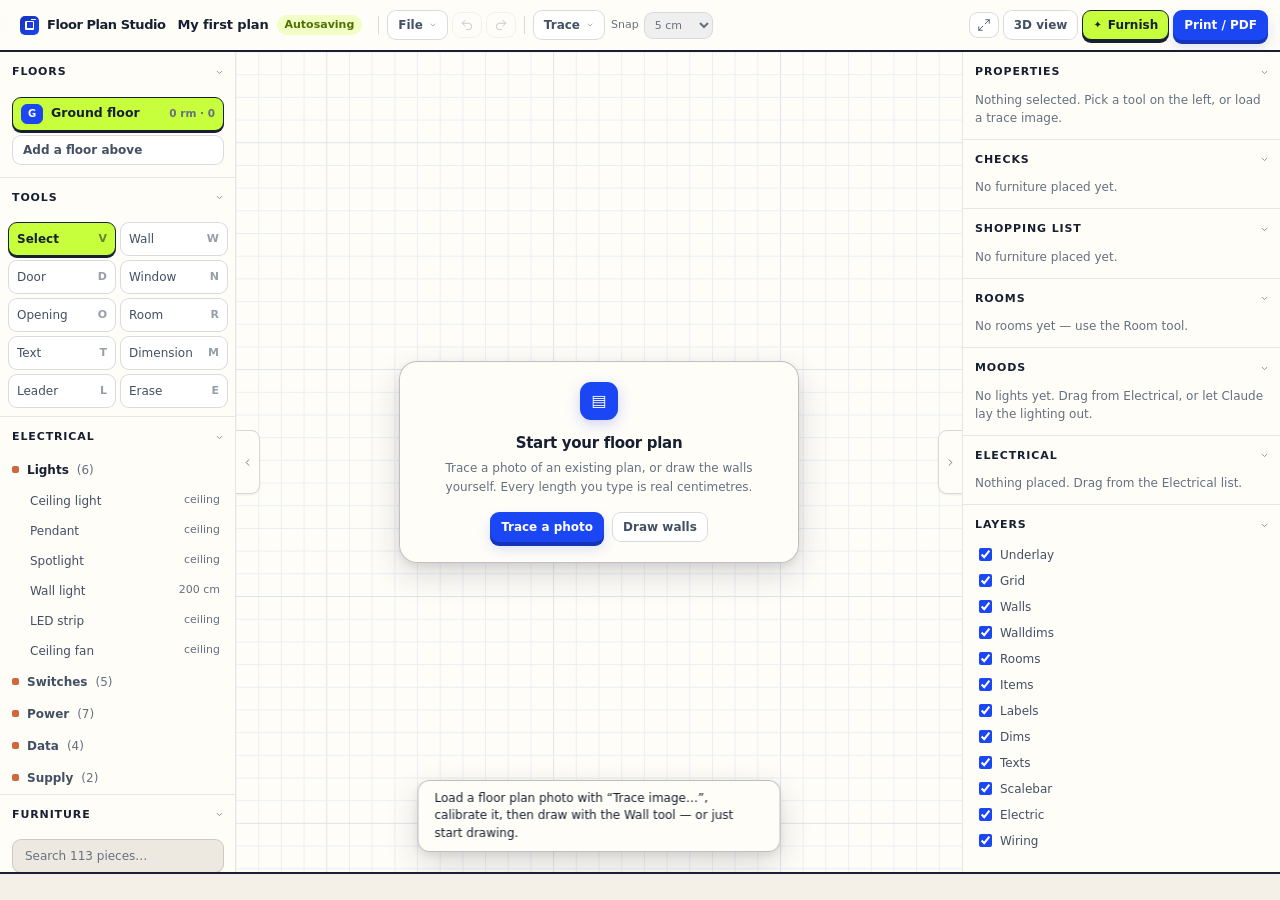
==== commit 2905cb16: "Floors, an illustrated shopping list, and schemes to choose between Three features, and the fixes th" ====
--- a/app.html
+++ b/app.html
@@ -421,6 +421,42 @@
   .scn .dot{width:8px;height:8px;border-radius:50%;flex:none}
   .scn.on{border-color:transparent;color:var(--accent-ink);font-weight:580;
        background:var(--accent);box-shadow:0 2px 8px rgba(91,108,240,.28)}
+  .floors{display:flex;flex-direction:column;gap:2px;padding:var(--s2) var(--s3) var(--s1)}
+  .flr{display:flex;align-items:center;gap:var(--s2);width:100%;text-align:left;
+       border:1px solid transparent;background:none;color:var(--fg-2);cursor:pointer;
+       border-radius:var(--r-sm);padding:6px var(--s2);font-size:12.5px;
+       transition:background var(--t-out) var(--exit),color var(--t-out) var(--exit)}
+  .flr:hover{background:var(--raised);color:var(--fg)}
+  .flr.on{background:var(--accent-wash);border-color:var(--accent-line);color:var(--fg);
+       font-weight:650}
+  .flr.on .lvl{background:var(--accent);border-color:var(--accent);color:var(--accent-ink)}
+  .flr.on .ct{color:var(--fg-3)}
+  .flr .lvl{flex:none;min-width:22px;height:20px;border-radius:var(--r-xs);
+       display:grid;place-items:center;font-size:10px;font-weight:700;
+       background:var(--sunk);border:1px solid var(--line-2);color:var(--fg-3);
+       font-variant-numeric:tabular-nums}
+  .flr .nm2{flex:1;min-width:0;overflow:hidden;text-overflow:ellipsis;white-space:nowrap}
+  .flr .ct{flex:none;font-size:10.5px;color:var(--fg-4);font-variant-numeric:tabular-nums}
+  .floorAdd{margin:0 var(--s3) var(--s3);width:calc(100% - var(--s3)*2)}
+  .airow{display:flex;gap:9px;align-items:flex-start;margin:2px 0 10px;
+       font-size:12px;color:var(--fg-3);line-height:1.5;cursor:pointer}
+  .airow input{margin-top:2px;flex:none}
+  .airow b{color:var(--fg)}
+  /* scheme switcher: floats over the plan so you can actually see each one */
+  #varbar{position:absolute;left:50%;bottom:18px;transform:translateX(-50%);
+       z-index:12;display:none;gap:var(--s2);align-items:center;flex-wrap:wrap;
+       max-width:min(92%,860px);justify-content:center;
+       background:var(--panel);border:1px solid var(--line-3);border-radius:100px;
+       padding:var(--s2) var(--s3);box-shadow:var(--sh-4)}
+  #varbar.on{display:flex}
+  #varbar .vlbl{font-size:11px;letter-spacing:.08em;text-transform:uppercase;
+       color:var(--fg-3);font-weight:700;padding-right:var(--s1)}
+  .vchip{border:1px solid var(--line-2);background:var(--raised);color:var(--fg-2);
+       border-radius:100px;padding:5px var(--s3);font-size:12px;cursor:pointer;
+       white-space:nowrap;transition:background var(--t-out) var(--exit)}
+  .vchip:hover{color:var(--fg)}
+  .vchip.on{background:var(--accent);border-color:var(--accent);color:var(--accent-ink);font-weight:600}
+  #varbar .vsep{width:1px;height:18px;background:var(--line-2);flex:none}
   .scnNote{padding:0 var(--s3) var(--s2);font-size:11.5px;color:var(--fg-3);line-height:1.5}
 
   /* ==================================================================
@@ -429,7 +465,6 @@
   .menu,#ctx{position:fixed;z-index:80;min-width:210px;max-width:300px;
        background:var(--panel);border:1px solid var(--line-2);border-radius:var(--r);
        box-shadow:var(--sh-4);padding:var(--s1);display:none;transform-origin:top left}
-  #ctx{position:absolute}
   .menu.open,#ctx[style*="block"]{animation:menuIn 180ms var(--enter)}
   @keyframes menuIn{from{opacity:0;transform:translateY(-6px) scale(.97)}
                     to{opacity:1;transform:none}}
@@ -553,9 +588,9 @@
   .btn.spark{background:var(--signal);color:var(--signal-ink);border-color:var(--fg);
        box-shadow:0 3px 0 var(--fg)}
   .btn.spark:hover{background:#b7ee2c;color:var(--signal-ink);border-color:var(--fg);box-shadow:0 4px 0 var(--fg)}
-  .btn.on,.tool.on,.scn.on{background:var(--signal)!important;color:var(--signal-ink)!important;
+  .btn.on,.tool.on,.scn.on,.flr.on{background:var(--signal)!important;color:var(--signal-ink)!important;
        border-color:var(--fg)!important;box-shadow:0 2px 0 var(--fg)!important}
-  .tool,.grp>summary,.it,.lay,.scn{font-family:var(--display)}
+  .tool,.grp>summary,.it,.lay,.scn,.flr{font-family:var(--display)}
   .hd{font-family:var(--display);color:var(--fg);letter-spacing:.08em}
   aside{background:var(--panel)}
   #stage{background:var(--paper);background-image:radial-gradient(rgba(22,32,49,.11) .65px,transparent .65px);background-size:14px 14px}
@@ -594,10 +629,7 @@
     body{overflow:visible;background:#fff;color:#000}
     #app{display:block;height:auto}
     #bar,#left,#right,#status,#numchip,#toast,#v3ctl,#hint3,#warnbar,
-    #cv3,.rail,.menu,#ctx,#measure,#empty{display:none!important}
-    svg#cv{visibility:visible!important}
-    #stage{overflow:visible;height:auto;background:#fff}
-    svg#cv{width:100%;height:172mm}
+    #cv3,.rail,.menu,#ctx,#measure,#empty,#stage{display:none!important}
     #print{display:block}
     #print section{break-before:page;padding-top:5mm}
     #pTitle{position:fixed;top:0;left:0;right:0;display:flex;justify-content:space-between;
@@ -605,13 +637,32 @@
             font-size:9pt}
     #pTitle .t{font-size:12pt;font-weight:700}
     #pTitle .m{color:#555}
-    svg#cv{margin-top:8mm}
     #print h2{font-size:12pt;margin:0 0 3mm}
     #print table{width:100%;border-collapse:collapse;font-size:9pt}
     #print th,#print td{border:1px solid #999;padding:1.8mm 2.4mm;text-align:left;
                         color:#000}
     #print td.n{text-align:right}
     #print,#print *{color:#000}
+    /* the illustrated shopping list */
+    #print .shFloor{font-size:11pt;margin:6mm 0 2mm;padding-bottom:1mm;
+                    border-bottom:1.5pt solid #000;break-after:avoid}
+    #print .shRoom{break-inside:avoid;margin-bottom:4mm}
+    #print .shRoom h4{font-size:9.5pt;margin:0 0 1.5mm;text-transform:uppercase;
+                      letter-spacing:.08em;break-after:avoid}
+    #print table.sh{table-layout:fixed}
+    #print table.sh td{vertical-align:middle}
+    #print tr.shSub td{background:#eee;font-weight:700;font-size:8pt;
+                       text-transform:uppercase;letter-spacing:.07em;padding:1mm 2.4mm}
+    #print td.shPic{width:13mm;text-align:center;padding:1mm}
+    #print td.shPic svg{width:11mm;height:11mm;color:#000}
+    #print td.shName small{display:block;color:#555;font-size:7.5pt;margin-top:.4mm}
+    #print .shTotal{margin-top:3mm;font-weight:700;font-size:9.5pt;text-align:right}
+    /* one plan page per floor */
+    #planPages{display:block}
+    #planPages .pf{padding-top:8mm}
+    #planPages .pf + .pf{break-before:page}
+    #planPages .pf h2{font-size:12pt;margin:0 0 2mm}
+    #planPages .pf svg{width:100%;height:165mm}
   }
 </style>
 </head>
@@ -654,6 +705,7 @@
     <button class="mi" id="bProjects" role="menuitem"><svg class="ic" viewBox="0 0 24 24" fill="none" stroke="currentColor" stroke-width="2" stroke-linecap="round" stroke-linejoin="round"><rect x="3" y="3" width="7" height="7" rx="1"/><rect x="14" y="3" width="7" height="7" rx="1"/><rect x="3" y="14" width="7" height="7" rx="1"/><rect x="14" y="14" width="7" height="7" rx="1"/></svg>My designs&#8230;</button>
     <div class="msep"></div>
     <div class="mlbl">Share a copy</div>
+    <button class="mi" id="bCsv" role="menuitem"><svg class="ic" viewBox="0 0 24 24" fill="none" stroke="currentColor" stroke-width="2" stroke-linecap="round" stroke-linejoin="round"><path d="M14 2H6a2 2 0 0 0-2 2v16a2 2 0 0 0 2 2h12a2 2 0 0 0 2-2V8z"/><path d="M14 2v6h6"/><path d="M8 13h8M8 17h5"/></svg>Shopping list as CSV</button>
     <button class="mi" id="bPng" role="menuitem"><svg class="ic" viewBox="0 0 24 24" fill="none" stroke="currentColor" stroke-width="2" stroke-linecap="round" stroke-linejoin="round"><rect x="3" y="3" width="18" height="18" rx="2"/><circle cx="8.5" cy="8.5" r="1.5"/><path d="M21 15l-5-5L5 21"/></svg>Export a PNG image</button>
     <button class="mi" id="bExport" role="menuitem"><svg class="ic" viewBox="0 0 24 24" fill="none" stroke="currentColor" stroke-width="2" stroke-linecap="round" stroke-linejoin="round"><path d="M21 15v4a2 2 0 0 1-2 2H5a2 2 0 0 1-2-2v-4"/><path d="M7 10l5 5 5-5"/><path d="M12 15V3"/></svg>Export plan data</button>
     <button class="mi" id="bImport" role="menuitem"><svg class="ic" viewBox="0 0 24 24" fill="none" stroke="currentColor" stroke-width="2" stroke-linecap="round" stroke-linejoin="round"><path d="M21 15v4a2 2 0 0 1-2 2H5a2 2 0 0 1-2-2v-4"/><path d="M17 8l-5-5-5 5"/><path d="M12 3v12"/></svg>Import plan data&#8230;</button>
@@ -671,6 +723,10 @@
   <div id="warnbar"></div>
 
   <aside id="left"><div class="pcontent">
+    <div class="sec" data-sec="floors">
+      <button class="hd">Floors<svg class="chev" viewBox="0 0 24 24" fill="none" stroke="currentColor" stroke-width="3.2" stroke-linecap="round" stroke-linejoin="round"><path d="M6 9l6 6 6-6"/></svg></button>
+      <div class="secbody"><div class="secinner"><div id="floorList"></div></div></div>
+    </div>
     <div class="sec" data-sec="tools">
       <button class="hd">Tools<svg class="chev" viewBox="0 0 24 24" fill="none" stroke="currentColor" stroke-width="3.2" stroke-linecap="round" stroke-linejoin="round"><path d="M6 9l6 6 6-6"/></svg></button>
       <div class="secbody"><div class="secinner"><div id="tools"></div></div></div>
@@ -731,11 +787,12 @@
     <div id="measure" aria-live="polite"></div>
     <div id="numchip"></div>
     <div id="toast"></div>
-    <div id="ctx"></div>
+    <div id="varbar" role="group" aria-label="Layout schemes"></div>
     <button class="rail" id="railL" title="Hide the tool panel ([)" aria-label="Toggle tool panel"><svg viewBox="0 0 24 24" fill="none" stroke="currentColor" stroke-width="3" stroke-linecap="round" stroke-linejoin="round"><path d="M15 18l-6-6 6-6"/></svg></button>
     <button class="rail" id="railR" title="Hide the properties panel (])" aria-label="Toggle properties panel"><svg viewBox="0 0 24 24" fill="none" stroke="currentColor" stroke-width="3" stroke-linecap="round" stroke-linejoin="round"><path d="M9 18l6-6-6-6"/></svg></button>
   </div>
 
+  <div id="ctx"></div>
   <aside id="right"><div class="pcontent">
     <div class="sec" data-sec="props">
       <button class="hd">Properties<svg class="chev" viewBox="0 0 24 24" fill="none" stroke="currentColor" stroke-width="3.2" stroke-linecap="round" stroke-linejoin="round"><path d="M6 9l6 6 6-6"/></svg></button>
@@ -776,12 +833,13 @@
     <span style="opacity:.7">[ ] fold panels</span>
     <span class="sep" style="height:12px"></span>
     <span id="stBuild" title="Which build is loaded. If this is older than you expect, hard-reload: Cmd/Ctrl + Shift + R."
-          style="opacity:.55;cursor:default">build 2026-08-30.1739</span>
+          style="opacity:.55;cursor:default">build 2026-08-30.2155</span>
   </div>
 </div>
 
 <div id="print">
   <div id="pTitle"></div>
+  <div id="planPages"></div>
   <section><h2>Room schedule</h2><div id="pRooms"></div></section>
   <section><h2>Shopping list — sizes in centimetres</h2><div id="pBom"></div></section>
   <section><h2>Electrical schedule</h2><div id="pElec"></div></section>
@@ -868,6 +926,15 @@
         <input id="aiBrief" type="text" placeholder="e.g. couple with a baby, both work from home">
       </div>
       <div class="row"><label>Rooms</label><select id="aiRooms"></select></div>
+      <div class="row"><label>Schemes</label><select id="aiVariants">
+        <option value="1">one layout</option>
+        <option value="3">3 to choose from</option>
+        <option value="5" selected>5 to choose from</option>
+      </select></div>
+      <label class="airow"><input type="checkbox" id="aiBare" checked>
+        <span><b>Start from bare walls.</b> Send only the rooms, doors and windows,
+        leaving out whatever is already placed, so Claude designs the room from
+        scratch instead of working around the current layout.</span></label>
       <textarea id="aiPrompt" class="ta" rows="13" readonly></textarea>
       <div class="row2" style="margin-top:12px;align-items:center">
         <button class="btn spark" id="aiCopy"><span class="sp-star">&#10022;</span>Copy the prompt</button>
@@ -966,7 +1033,9 @@
   ["hall","Hall mirror",60,10],["hall","Storage cabinet",100,45],["hall","Split A/C unit",90,25],
   ["hall","Water tank",80,80,"circle"],["hall","Plant large",50,50,"circle"],
   ["hall","Plant small",35,35,"circle"],["hall","Spare fridge",70,70],["hall","Ironing board",130,40],
-  ["hall","Vacuum store",40,40],["hall","Safe",50,45],["hall","Suitcase store",70,45]
+  ["hall","Vacuum store",40,40],["hall","Safe",50,45],["hall","Suitcase store",70,45],
+  ["hall","Stairs up",100,250],["hall","Stairs down",100,250],
+  ["hall","Spiral stairs",160,160,"circle"]
 ].map((a,i)=>({id:"c"+i,cat:a[0],name:a[1],w:a[2],d:a[3],shape:a[4]||"rect",
                 color:CATS.find(c=>c.key===a[0]).color}));
 
@@ -1061,13 +1130,51 @@
                  balcony:{label:"Balcony",fill:"#eef4ea"},
                  outdoor:{label:"Outdoor",fill:"#f1f3f5"},
                  wet:{label:"Wet room",fill:"#eaf2f7"}};
+const BLANK_UNDERLAY=()=>({src:null,x:0,y:0,cmPerPx:1,opacity:.45,locked:true,
+                           visible:true,w:0,h:0});
+/* ---- floors ---------------------------------------------------------
+   Everything a storey owns. circuits and scenes are deliberately NOT here:
+   a circuit runs up the building, and one "Evening" mood should dim every
+   floor rather than only the one you happen to be looking at. */
+const FLOORKEYS=["walls","openings","rooms","items","texts","dims","notes",
+                 "elec","underlay"];
+function blankFloor(id,name,elev){
+  return { id, name:name||"Ground floor", elev:elev||0,
+           walls:[], openings:[], rooms:[], items:[], texts:[], dims:[], notes:[],
+           elec:[], underlay:BLANK_UNDERLAY() };
+}
 function blankDoc(name){
-  return { version:3, name:name||"Untitled", nextId:1,
-           underlay:{src:null,x:0,y:0,cmPerPx:1,opacity:.45,locked:true,visible:true,w:0,h:0},
-           walls:[], openings:[], rooms:[], items:[], texts:[], dims:[], notes:[],
-           elec:[], circuits:[], scenes:[] };
+  const d={ version:4, name:name||"Untitled", nextId:1,
+            floors:[], active:null, circuits:[], scenes:[] };
+  const f=blankFloor("f"+(d.nextId++));
+  d.floors.push(f); d.active=f.id;
+  for(const k of FLOORKEYS) d[k]=f[k];
+  return d;
 }
 let DOC = blankDoc();
+
+/* The 186 places that read DOC.walls / DOC.rooms / DOC.items keep working
+   untouched: those arrays ARE the active floor's arrays, shared by reference.
+   Switching floors re-points them. The one rule this buys is that anything
+   which SERIALISES the document must go through docJSON(), which drops the
+   live keys - otherwise every floor is written twice and the sharing is lost
+   the moment the file is parsed back. */
+const activeFloor=()=>DOC.floors.find(f=>f.id===DOC.active)||DOC.floors[0];
+function syncFloor(){ const f=activeFloor(); if(f) for(const k of FLOORKEYS) f[k]=DOC[k]; }
+function bindFloor(){ const f=activeFloor(); if(!f) return;
+  DOC.active=f.id; for(const k of FLOORKEYS) DOC[k]=f[k]; }
+function docJSON(indent){
+  syncFloor();
+  const {walls,openings,rooms,items,texts,dims,notes,elec,underlay,...rest}=DOC;
+  return JSON.stringify(rest,null,indent||0);
+}
+function loadFloor(id){
+  if(!DOC.floors.some(f=>f.id===id)||id===DOC.active) return;
+  syncFloor(); DOC.active=id; bindFloor();
+  /* An in-progress wall chain or drag belongs to the floor you just left. */
+  S.sel=[]; S.draw=null; S.drag=null; S.marquee=null; S.numBuf=""; S.angBuf=null;
+  rebase(); autosave(); fit(); refreshAll();
+}
 const nid = p => p + (DOC.nextId++);
 
 const S = {
@@ -1186,10 +1293,11 @@
   return{x:it.x-w/2,y:it.y-h/2,w,h};
 }
 const boxOverlap=(a,b)=>a.x<b.x+b.w&&b.x<a.x+a.w&&a.y<b.y+b.h&&b.y<a.y+a.h;
-function roomAt(x,y){
-  for(let i=DOC.rooms.length-1;i>=0;i--) if(ptInPoly(x,y,DOC.rooms[i].poly)) return DOC.rooms[i];
+function roomAtIn(rooms,x,y){
+  for(let i=(rooms||[]).length-1;i>=0;i--) if(ptInPoly(x,y,rooms[i].poly)) return rooms[i];
   return null;
 }
+function roomAt(x,y){ return roomAtIn(DOC.rooms,x,y); }
 function docBBox(){
   let x0=1e9,y0=1e9,x1=-1e9,y1=-1e9,any=false;
   const add=(x,y)=>{any=true;x0=Math.min(x0,x);y0=Math.min(y0,y);x1=Math.max(x1,x);y1=Math.max(y1,y);};
@@ -1206,22 +1314,22 @@
 /* =====================================================================
    3. HISTORY + STORAGE
    ===================================================================== */
-function snapshot(){ return JSON.stringify(DOC); }
+function snapshot(){ return docJSON(); }
 
 /* Undo must store the state BEFORE a change. `baseline` holds the last
    committed state; commit() pushes that, then re-baselines. Snapshotting
    after the mutation - the obvious mistake - makes undo a no-op. */
-let baseline=JSON.stringify(DOC);
+let baseline=docJSON();
 function rebase(){ baseline=snapshot(); }
 function commit(){
   S.undo.push(baseline); if(S.undo.length>120) S.undo.shift();
   rebase(); S.redo.length=0; autosave(); refreshAll();
 }
 function undo(){ if(!S.undo.length) return;
-  S.redo.push(snapshot()); DOC=JSON.parse(S.undo.pop());
+  S.redo.push(snapshot()); DOC=JSON.parse(S.undo.pop()); normalizeDoc();
   rebase(); S.sel=[]; autosave(); refreshAll(); }
 function redo(){ if(!S.redo.length) return;
-  S.undo.push(snapshot()); DOC=JSON.parse(S.redo.pop());
+  S.undo.push(snapshot()); DOC=JSON.parse(S.redo.pop()); normalizeDoc();
   rebase(); S.sel=[]; autosave(); refreshAll(); }
 
 const IDX="fp-projects", DK=id=>"fp-doc-"+id, LAST="fp-last";
@@ -1235,7 +1343,7 @@
   saveT=setTimeout(()=>{
     try{
       if(!S.projectId){ S.projectId="p"+Date.now(); }
-      localStorage.setItem(DK(S.projectId),JSON.stringify(DOC));
+      localStorage.setItem(DK(S.projectId),docJSON());
       localStorage.setItem(LAST,S.projectId);
       const l=projects(), e=l.find(p=>p.id===S.projectId);
       if(e){ e.name=DOC.name; e.updated=Date.now(); }
@@ -1355,6 +1463,7 @@
   if(/plant/.test(n))                      return "plant";
   if(/base unit|pantry|island|breakfast|corner base/.test(n)) return "cabinet";
   if(/piano/.test(n))                      return "piano";
+  if(/stair/.test(n))                      return "stair";
   return null;
 }
 function drawSym(g,key,w,d,col,shape){
@@ -1397,6 +1506,19 @@
       break;
     case "piano": R(-hw+4,-hd+4,w-8,d*.45,2);
       for(let i=1;i<8;i++) L(-hw+4+(w-8)*i/8,-hd+4,-hw+4+(w-8)*i/8,-hd+4+d*.45); break;
+    case "stair": {
+      if(shape==="circle"){                       // spiral: treads about a newel
+        const r=min/2-2;
+        for(let i=0;i<12;i++){ const a=i*Math.PI/6;
+          L(Math.cos(a)*r*.22,Math.sin(a)*r*.22,Math.cos(a)*r,Math.sin(a)*r); }
+        C(0,0,r*.2); break;
+      }
+      const n=Math.max(3,Math.round(d/28));       // ~28 cm going per tread
+      for(let i=1;i<n;i++) L(-hw,-hd+d*i/n,hw,-hd+d*i/n);
+      /* The arrow points the way the flight climbs, so a plan read upside
+         down still says which end is the top. */
+      L(0,hd-6,0,-hd+6); L(0,-hd+6,-5,-hd+13); L(0,-hd+6,5,-hd+13);
+      break; }
     case "wardrobe": {
       const n=Math.max(2,Math.round(w/50));
       for(let i=1;i<n;i++) L(-hw+w*i/n,-hd,-hw+w*i/n,hd);
@@ -2288,7 +2410,7 @@
     const dx=raw.x-S.drag.ox, dy=raw.y-S.drag.oy;
     if(!S.drag.moved&&Math.hypot(dx,dy)<1.5) return;
     S.drag.moved=true;
-    DOC=JSON.parse(S.drag.base);
+    DOC=JSON.parse(S.drag.base); bindFloor();
     const g=S.snap||1;
     const gx=Math.round(dx/g)*g, gy=Math.round(dy/g)*g;
     for(const s of S.sel){
@@ -2378,12 +2500,14 @@
     else d.onclick=()=>{ hideCtx(); r.act(); };
     c.appendChild(d);
   }
-  const rect=stage.getBoundingClientRect();
+  /* Viewport coordinates: this menu is opened from the canvas AND from the
+     floor list in the side panel, so it cannot be positioned against #stage. */
+  c.style.left="0px"; c.style.top="0px";
   c.style.display="block";
-  const w=c.offsetWidth, h=c.offsetHeight;
-  let x=clientX-rect.left, y=clientY-rect.top;
-  if(x+w>rect.width)  x=Math.max(0,x-w);
-  if(y+h>rect.height) y=Math.max(0,y-h);
+  const w=c.offsetWidth, h=c.offsetHeight, M=6;
+  let x=clientX, y=clientY;
+  if(x+w>innerWidth-M)  x=Math.max(M, clientX-w);
+  if(y+h>innerHeight-M) y=Math.max(M, innerHeight-h-M);
   c.style.left=x+"px"; c.style.top=y+"px";
 }
 cv.addEventListener("contextmenu",e=>{
@@ -2699,6 +2823,12 @@
       </select></div>
       ${fld("X","iX",Math.round(o.x),"cm")}${fld("Y","iY",Math.round(o.y),"cm")}
       <div class="row"><label>Room</label><input type="text" value="${esc(rm?rm.name:"— none —")}" disabled></div>
+      ${/stair/i.test(o.name)?`<div class="row"><label>Leads to</label><select id="iL">
+        <option value="">— not linked —</option>
+        ${DOC.floors.filter(f=>f.id!==DOC.active).map(f=>
+          `<option value="${esc(f.name)}" ${f.name===o.linkFloor?"selected":""}>${esc(f.name)}</option>`
+        ).join("")}
+      </select></div>`:""}
       <div class="row"><label>Note</label><input id="iN" type="text" value="${esc(o.note)}" placeholder="colour, shop…"></div>
       <div class="row"><label>Price</label><input id="iP" type="text" value="${esc(o.price)}"></div>
       <div class="row2"><button class="btn" id="pRot">Rotate</button>
@@ -2708,8 +2838,12 @@
         <button class="btn" id="pDel">Delete</button></div></div>`;
     const up=()=>{o.w=+$("iW").value||o.w;o.d=+$("iD").value||o.d;o.rot=+$("iR").value;
       o.x=+$("iX").value;o.y=+$("iY").value;o.note=$("iN").value;o.price=$("iP").value;
+      /* Which floor this flight arrives on. The Claude brief passes it along
+         so the landing is kept clear at both ends. */
+      if($("iL")) o.linkFloor=$("iL").value||"";
       render();refreshBom();};
-    ["iW","iD","iR","iX","iY","iN","iP"].forEach(id=>{
+    ["iW","iD","iR","iX","iY","iN","iP","iL"].forEach(id=>{
+      if(!$(id)) return;
       $(id).oninput=up; $(id).onchange=()=>{up();commit();}; });
     $("pRot").onclick=rotSel; $("pDup").onclick=dupSel; $("pDel").onclick=delSel;
     $("pFX").onclick=()=>{o.fx=!o.fx;commit();};
@@ -2811,10 +2945,18 @@
   }
 }
 function refreshTitle(){
-  const area=DOC.rooms.reduce((s,r)=>s+polyArea(r.poly),0)/10000;
+  syncFloor();
+  let rooms=0, area=0;
+  for(const f of DOC.floors){
+    rooms+=f.rooms.length;
+    area+=f.rooms.reduce((s,r)=>s+polyArea(r.poly),0)/10000;
+  }
+  const nf=DOC.floors.length;
   $("pTitle").innerHTML=
     `<span class="t">${esc(DOC.name||"Floor plan")}</span>`+
-    `<span class="m">${DOC.rooms.length} room${DOC.rooms.length===1?"":"s"} · `+
+    `<span class="m">`+
+    (nf>1?`${nf} floors · `:"")+
+    `${rooms} room${rooms===1?"":"s"} · `+
     `${area.toFixed(1)} m² total · all sizes in cm · ${new Date().toLocaleDateString()}</span>`;
 }
 function refreshRooms(){
@@ -2828,35 +2970,195 @@
       return `<tr><td>${esc(r.name)}</td><td>${Math.round(b.w)} × ${Math.round(b.h)}</td>
       <td class="n">${(polyArea(r.poly)/10000).toFixed(2)} m²</td></tr>`;}).join("")+`</table>`;
 }
+/* The list covers the whole building. Floor is part of the grouping key so
+   two identical sofas on two storeys stay two lines, not one of quantity 2. */
 function bomRows(){
+  syncFloor();
   const m=new Map();
-  for(const it of DOC.items){
-    const rm=roomAt(it.x,it.y);
-    const key=[it.name,it.w,it.d,rm?rm.name:"—",it.note||"",it.price||""].join("|");
-    if(m.has(key)) m.get(key).qty++;
-    else m.set(key,{name:it.name,w:it.w,d:it.d,room:rm?rm.name:"—",
-                    note:it.note||"",price:it.price||"",qty:1});
-  }
-  return [...m.values()].sort((a,b)=>a.room.localeCompare(b.room)||a.name.localeCompare(b.name));
+  DOC.floors.forEach((f,fi)=>{
+    for(const it of f.items){
+      const rm=roomAtIn(f.rooms,it.x,it.y);
+      const key=[f.id,it.name,it.w,it.d,rm?rm.name:"—",it.note||"",it.price||""].join("|");
+      if(m.has(key)) m.get(key).qty++;
+      else m.set(key,{floor:f.name,floorId:f.id,fi,shape:it.shape,
+                      name:it.name,w:it.w,d:it.d,room:rm?rm.name:"—",
+                      note:it.note||"",price:it.price||"",qty:1});
+    }
+  });
+  return [...m.values()].sort((a,b)=>a.fi-b.fi||a.room.localeCompare(b.room)||
+                                     a.name.localeCompare(b.name));
 }
 function elecRows(){
+  syncFloor();
   const m=new Map();
-  for(const e of DOC.elec){
-    const d=ELECBY[e.kind]; if(!d) continue;
-    const rm=roomAt(e.x,e.y), c=e.circuit?circuitOf(e.circuit):null;
-    const lit=d.load==="light";
-    const lamp=lit?(lightKelvin(e)+"K · "+lightLumens(e)+" lm"):"—";
-    const key=[d.name,rm?rm.name:"—",e.mount==null?"ceiling":e.mount,c?c.name:"—",lamp].join("|");
-    if(m.has(key)) m.get(key).qty++;
-    else m.set(key,{name:d.name,room:rm?rm.name:"—",
-                    mount:e.mount==null?"ceiling":e.mount+" cm",
-                    circuit:c?c.name:"—",lamp,qty:1});
-  }
-  return [...m.values()].sort((a,b)=>a.room.localeCompare(b.room)||a.name.localeCompare(b.name));
+  DOC.floors.forEach((f,fi)=>{
+    for(const e of f.elec){
+      const d=ELECBY[e.kind]; if(!d) continue;
+      const rm=roomAtIn(f.rooms,e.x,e.y), c=e.circuit?circuitOf(e.circuit):null;
+      const lit=d.load==="light";
+      const lamp=lit?(lightKelvin(e)+"K · "+lightLumens(e)+" lm"):"—";
+      const key=[f.id,d.name,rm?rm.name:"—",e.mount==null?"ceiling":e.mount,
+                 c?c.name:"—",lamp].join("|");
+      if(m.has(key)) m.get(key).qty++;
+      else m.set(key,{floor:f.name,floorId:f.id,fi,kind:e.kind,
+                      name:d.name,room:rm?rm.name:"—",
+                      mount:e.mount==null?"ceiling":e.mount+" cm",
+                      circuit:c?c.name:"—",lamp,qty:1});
+    }
+  });
+  return [...m.values()].sort((a,b)=>a.fi-b.fi||a.room.localeCompare(b.room)||
+                                     a.name.localeCompare(b.name));
+}
+
+/* ---- thumbnails -----------------------------------------------------
+   There are no product photographs and no network to fetch any, so a row is
+   illustrated with the drawing the piece already has on the plan. Same
+   symKey/drawSym pair the canvas uses, so the list and the plan never drift. */
+function symThumbSVG(name,w,d,shape,px){
+  const size=px||34, pad=1.5;
+  const sc=Math.min((size-pad*2)/Math.max(w,1),(size-pad*2)/Math.max(d,1));
+  const ww=w*sc, hh=d*sc;
+  const g=document.createElementNS(NS,"svg");
+  g.setAttribute("viewBox","0 0 "+size+" "+size);
+  g.setAttribute("width",size); g.setAttribute("height",size);
+  g.setAttribute("class","thumb"); g.setAttribute("aria-hidden","true");
+  const inner=document.createElementNS(NS,"g");
+  inner.setAttribute("transform","translate("+(size/2)+","+(size/2)+") scale("+sc+")");
+  g.appendChild(inner);
+  const box=el(shape==="circle"?"ellipse":"rect",
+    shape==="circle"?{cx:0,cy:0,rx:w/2,ry:d/2}:{x:-w/2,y:-d/2,width:w,height:d,rx:2/sc},
+    inner);
+  box.setAttribute("fill","none"); box.setAttribute("stroke","currentColor");
+  box.setAttribute("stroke-width",1.1/sc);
+  const k=symKey(name);
+  if(k) drawSym(inner,k,w,d,"currentColor",shape);
+  inner.querySelectorAll("[opacity]").forEach(n=>n.setAttribute("opacity",".85"));
+  return g.outerHTML;
+}
+function elecThumbSVG(kind,px){
+  const size=px||34;
+  const g=document.createElementNS(NS,"svg");
+  g.setAttribute("viewBox",(-size/2)+" "+(-size/2)+" "+size+" "+size);
+  g.setAttribute("width",size); g.setAttribute("height",size);
+  g.setAttribute("class","thumb"); g.setAttribute("aria-hidden","true");
+  drawElec(g,kind,size*0.30,"currentColor",true);
+  return g.outerHTML;
 }
 /* Moods. A scene is a named set of levels across the fittings; picking one
    dims the plan and the 3D view to match, so you can see the room at 8pm
    rather than reading it off a table. */
+/* ---- the floor list -------------------------------------------------
+   Ordered as the building stands: the top storey at the top of the list.
+   DOC.floors keeps ground-first order, so the panel renders it reversed. */
+function floorLabel(i){ return i===0 ? "G" : String(i); }
+function refreshFloors(){
+  const h=$("floorList"); if(!h) return;
+  h.innerHTML="";
+  const wrap=document.createElement("div"); wrap.className="floors";
+  syncFloor();                               // counts must include unsaved edits
+  DOC.floors.forEach((f,i)=>{
+    const b=document.createElement("button");
+    b.type="button"; b.className="flr"+(f.id===DOC.active?" on":"");
+    b.innerHTML='<span class="lvl">'+esc(floorLabel(i))+'</span>'+
+                '<span class="nm2">'+esc(f.name)+'</span>'+
+                '<span class="ct">'+(f.rooms.length||0)+' rm · '+(f.items.length||0)+'</span>';
+    b.onclick=()=>loadFloor(f.id);
+    b.oncontextmenu=e=>{ e.preventDefault(); floorMenu(e,f.id); };
+    wrap.insertBefore(b,wrap.firstChild);    // build downwards
+  });
+  h.appendChild(wrap);
+  const add=document.createElement("button");
+  add.className="btn floorAdd"; add.type="button"; add.textContent="Add a floor above";
+  add.onclick=()=>addFloor();
+  h.appendChild(add);
+}
+function floorIndex(id){ return DOC.floors.findIndex(f=>f.id===id); }
+function addFloor(){
+  syncFloor();
+  const top=DOC.floors[DOC.floors.length-1];
+  const f=blankFloor("f"+(DOC.nextId++),
+                     "Floor "+DOC.floors.length,
+                     (+top.elev||0)+280);
+  DOC.floors.push(f);
+  DOC.active=f.id; bindFloor();
+  S.sel=[]; S.draw=null;
+  commit(); fit(); refreshAll();
+  toast("Added “"+f.name+"”. Draw its walls, or trace a photo of it.");
+}
+function moveFloor(id,dir){
+  const i=floorIndex(id), j=i+dir;
+  if(i<0||j<0||j>=DOC.floors.length) return;
+  syncFloor();
+  const a=DOC.floors[i]; DOC.floors[i]=DOC.floors[j]; DOC.floors[j]=a;
+  /* Elevations describe the stack, so they travel with the position rather
+     than with the floor. */
+  const ea=DOC.floors[i].elev; DOC.floors[i].elev=DOC.floors[j].elev; DOC.floors[j].elev=ea;
+  bindFloor(); commit(); refreshAll();
+}
+async function renameFloor(id){
+  const f=DOC.floors[floorIndex(id)]; if(!f) return;
+  const r=await ask({title:"Rename this floor",
+    body:'<input id="flrName" style="width:100%" value="'+esc(f.name)+'">',
+    ok:"Rename"});
+  if(r!=="ok") return;
+  const v=($("flrName")&&$("flrName").value||"").trim();
+  if(!v) return;
+  f.name=v.slice(0,32); commit(); refreshAll();
+}
+async function deleteFloor(id){
+  if(DOC.floors.length<2){ toast("A design needs at least one floor."); return; }
+  const f=DOC.floors[floorIndex(id)]; if(!f) return;
+  const n=f.walls.length+f.items.length+f.elec.length;
+  if(n){
+    const r=await ask({title:"Delete “"+f.name+"”?",
+      body:"It holds "+f.walls.length+" walls, "+f.items.length+" pieces of furniture "+
+           "and "+f.elec.length+" electrical points. This can be undone with ⌘Z.",
+      ok:"Delete the floor"});
+    if(r!=="ok") return;
+  }
+  syncFloor();
+  DOC.floors.splice(floorIndex(id),1);
+  if(DOC.active===id) DOC.active=DOC.floors[0].id;
+  bindFloor(); S.sel=[]; commit(); fit(); refreshAll();
+  toast("Deleted “"+f.name+"”. ⌘Z brings it back.");
+}
+function duplicateFloor(id){
+  const i=floorIndex(id); if(i<0) return;
+  syncFloor();
+  const copy=JSON.parse(JSON.stringify(DOC.floors[i]));
+  copy.id="f"+(DOC.nextId++);
+  copy.name=DOC.floors[i].name+" copy";
+  copy.elev=(+DOC.floors[i].elev||0)+280;
+  /* Every object needs a fresh id or the two floors share them, and editing
+     one would reach into the other. Openings are the one thing that points at
+     a sibling - opening.wall is a wall id - so ids are remapped, not just
+     reassigned, or every door on the copy would hang off the original's wall. */
+  const remap=new Map();
+  for(const k of FLOORKEYS){
+    if(k==="underlay") continue;
+    for(const o of copy[k]) if(o&&o.id){
+      const fresh=String(o.id).slice(0,1)+(DOC.nextId++);
+      remap.set(o.id,fresh); o.id=fresh;
+    }
+  }
+  for(const o of copy.openings) if(remap.has(o.wall)) o.wall=remap.get(o.wall);
+  DOC.floors.splice(i+1,0,copy);
+  DOC.active=copy.id; bindFloor(); S.sel=[];
+  commit(); fit(); refreshAll();
+  toast("Duplicated as “"+copy.name+"”");
+}
+function floorMenu(e,id){
+  const i=floorIndex(id);
+  showCtx(e.clientX,e.clientY,[
+    {label:"Rename…",       act:()=>renameFloor(id)},
+    {label:"Duplicate",     act:()=>duplicateFloor(id)},
+    {sep:true},
+    {label:"Move up",   disabled:i>=DOC.floors.length-1, act:()=>moveFloor(id,+1)},
+    {label:"Move down", disabled:i<=0,                   act:()=>moveFloor(id,-1)},
+    {sep:true},
+    {label:"Delete floor", disabled:DOC.floors.length<2, act:()=>deleteFloor(id)}
+  ]);
+}
 function refreshScenes(){
   const h=$("sceneList"); if(!h) return;
   const lights=DOC.elec.filter(e=>(ELECBY[e.kind]||{}).load==="light");
@@ -2901,31 +3203,86 @@
         <td class="n">${esc(r.lamp)}</td><td class="n">${r.qty}</td></tr>`).join("")+`</table>`
     : '<div class="empty">Nothing placed. Drag from the Electrical list.</div>';
   $("pElec").innerHTML = rows.length
-    ? `<table><tr><th>Point</th><th>Room</th><th>Height</th><th>Lamp</th><th>Circuit</th><th>Qty</th></tr>`+
-      rows.map(r=>`<tr><td>${esc(r.name)}</td><td>${esc(r.room)}</td><td>${esc(r.mount)}</td>
+    ? `<table><tr><th>Point</th><th>Floor</th><th>Room</th><th>Height</th><th>Lamp</th><th>Circuit</th><th>Qty</th></tr>`+
+      rows.map(r=>`<tr><td>${esc(r.name)}</td><td>${esc(r.floor)}</td><td>${esc(r.room)}</td><td>${esc(r.mount)}</td>
         <td>${esc(r.lamp)}</td><td>${esc(r.circuit)}</td><td class="n">${r.qty}</td></tr>`).join("")+
       `</table><p style="font-size:8pt;color:#555;margin-top:3mm">`+
       `Heights are to centre, from finished floor level.</p>`
     : "<p>No electrical points placed.</p>";
 }
+
+/* ---- the shopping list ----------------------------------------------
+   Floor, then room, then what you buy for it: furniture first, then the
+   electrical points, each row carrying the drawing it has on the plan. */
+function shoppingGroups(){
+  const furn=bomRows(), elec=elecRows(), out=[];
+  const key=r=>r.floorId+"|"+r.room;
+  const seen=new Map();
+  const touch=r=>{
+    const k=key(r);
+    if(!seen.has(k)){
+      const g={floor:r.floor,floorId:r.floorId,fi:r.fi,room:r.room,furn:[],elec:[]};
+      seen.set(k,g); out.push(g);
+    }
+    return seen.get(k);
+  };
+  for(const r of furn) touch(r).furn.push(r);
+  for(const r of elec) touch(r).elec.push(r);
+  return out.sort((a,b)=>a.fi-b.fi||a.room.localeCompare(b.room));
+}
+function priceOf(r){
+  const v=parseFloat(String(r.price).replace(/[^0-9.]/g,""));
+  return isFinite(v)?v*r.qty:0;
+}
+function shoppingHTML(){
+  const groups=shoppingGroups();
+  if(!groups.length) return "<p>Nothing placed yet.</p>";
+  const multi=DOC.floors.length>1;
+  let html="", lastFloor=null, grand=0;
+  for(const g of groups){
+    if(multi && g.floorId!==lastFloor){
+      html+='<h3 class="shFloor">'+esc(g.floor)+'</h3>';
+      lastFloor=g.floorId;
+    }
+    html+='<div class="shRoom"><h4>'+esc(g.room)+'</h4><table class="sh">';
+    if(g.furn.length){
+      html+='<tr class="shSub"><td colspan="5">Furniture</td></tr>';
+      for(const r of g.furn){
+        grand+=priceOf(r);
+        html+='<tr><td class="shPic">'+symThumbSVG(r.name,r.w,r.d,r.shape)+'</td>'+
+              '<td class="shName">'+esc(r.name)+
+                (r.note?'<small>'+esc(r.note)+'</small>':"")+'</td>'+
+              '<td class="n">'+Math.round(r.w)+' × '+Math.round(r.d)+' cm</td>'+
+              '<td class="n">×'+r.qty+'</td>'+
+              '<td class="n">'+esc(r.price||"")+'</td></tr>';
+      }
+    }
+    if(g.elec.length){
+      html+='<tr class="shSub"><td colspan="5">Electrical</td></tr>';
+      for(const r of g.elec){
+        html+='<tr><td class="shPic">'+elecThumbSVG(r.kind)+'</td>'+
+              '<td class="shName">'+esc(r.name)+
+                '<small>'+esc(r.circuit==="—"?"no circuit":"circuit "+r.circuit)+'</small></td>'+
+              '<td class="n">'+esc(r.mount)+'</td>'+
+              '<td class="n">×'+r.qty+'</td>'+
+              '<td class="n">'+esc(r.lamp==="—"?"":r.lamp)+'</td></tr>';
+      }
+    }
+    html+='</table></div>';
+  }
+  if(grand>0) html+='<p class="shTotal">Total of the prices entered: '+grand.toFixed(2)+'</p>';
+  return html;
+}
 function refreshBom(){
   const rows=bomRows();
+  const multi=DOC.floors.length>1;
   $("bom").innerHTML = rows.length
-    ? `<table class="t"><tr><th>Item</th><th>Room</th><th class="n">Size</th><th class="n">Qty</th></tr>`+
-      rows.map(r=>`<tr><td>${esc(r.name)}</td><td>${esc(r.room)}</td>
+    ? `<table class="t"><tr><th>Item</th><th>${multi?"Floor · ":""}Room</th><th class="n">Size</th><th class="n">Qty</th></tr>`+
+      rows.map(r=>`<tr><td>${esc(r.name)}</td><td>${multi?esc(r.floor)+" · ":""}${esc(r.room)}</td>
         <td class="n">${Math.round(r.w)}×${Math.round(r.d)}</td><td class="n">${r.qty}</td></tr>`).join("")+
       `</table>`
     : '<div class="empty">No furniture placed yet.</div>';
-  const tot=rows.reduce((s,r)=>{const v=parseFloat(String(r.price).replace(/[^0-9.]/g,""));
-    return s+(isFinite(v)?v*r.qty:0);},0);
-  $("pBom").innerHTML = rows.length
-    ? `<table><tr><th>Item</th><th>Room</th><th>Size (cm)</th><th>Qty</th><th>Note</th><th>Price</th></tr>`+
-      rows.map(r=>`<tr><td>${esc(r.name)}</td><td>${esc(r.room)}</td>
-        <td class="n">${Math.round(r.w)} × ${Math.round(r.d)}</td><td class="n">${r.qty}</td>
-        <td>${esc(r.note)}</td><td class="n">${esc(r.price)}</td></tr>`).join("")+
-      (tot>0?`<tfoot><tr><td colspan="5">Total</td><td class="n">${tot.toFixed(2)}</td></tr></tfoot>`:"")+
-      `</table>`
-    : "<p>No furniture placed.</p>";
+  $("pBom").innerHTML = shoppingHTML();
   if(typeof animateBomRows==="function") animateBomRows();
 }
 function addElec(kind,at){
@@ -3140,7 +3497,7 @@
   }
 }
 function refreshAll(){
-  render(); showProps(); refreshRooms(); refreshBom(); refreshElec(); refreshScenes();
+  render(); showProps(); refreshFloors(); refreshRooms(); refreshBom(); refreshElec(); refreshScenes();
   refreshWarns(); refreshTitle();
   if(S.sel.length && typeof revealSection==="function") revealSection("props");
   if(typeof refreshEmpty==="function") refreshEmpty();
@@ -4182,7 +4539,7 @@
   clearTimeout(saveT);
   try{
     if(!S.projectId) S.projectId="p"+Date.now();
-    localStorage.setItem(DK(S.projectId),JSON.stringify(DOC));
+    localStorage.setItem(DK(S.projectId),docJSON());
     localStorage.setItem(LAST,S.projectId);
     const l=projects(), e=l.find(q=>q.id===S.projectId);
     if(e){ e.name=DOC.name; e.updated=Date.now(); }
@@ -4203,7 +4560,7 @@
   return r==="alt";
 }
 function adoptDoc(doc,name){
-  DOC=doc; if(name) DOC.name=name; rebase(); S.emptyOff=false;
+  DOC=doc; if(name) DOC.name=name; normalizeDoc(); rebase(); S.emptyOff=false;
   S.sel=[]; S.undo=[]; S.redo=[]; fileHandle=null;
   S.projectId = STORAGE_OK ? ("p"+Date.now()) : null;
   dirty=true; if(STORAGE_OK) flushSave(); else updateBadge();
@@ -4221,7 +4578,7 @@
 }
 async function duplicateDesign(){
   flushSave();
-  adoptDoc(JSON.parse(JSON.stringify(DOC)), DOC.name+" copy");
+  adoptDoc(JSON.parse(docJSON()), DOC.name+" copy");
   renderProjects();
   toast("Duplicated as “"+DOC.name+"”");
 }
@@ -4272,8 +4629,17 @@
 }
 $("bProjects").onclick=()=>{ renderProjects(); $("dlgPrj").showModal(); };
 $("bNew").onclick=async()=>{ renderProjects(); await newDesign(); };
+/* "Rescale everything" means the whole building: a design left with one floor
+   at 1:50 and another at 1:100 is worse than no rescale at all. */
 function rescaleDoc(f){
   if(!(f>0) || f===1) return;
+  syncFloor();
+  const keep=DOC.active;
+  for(const fl of DOC.floors){ DOC.active=fl.id; bindFloor(); rescaleFloor(f); }
+  DOC.active=keep; bindFloor();
+  commit(); fit();
+}
+function rescaleFloor(f){
   const S1=v=>+(v*f).toFixed(1);
   for(const w of DOC.walls){ w.x1=S1(w.x1); w.y1=S1(w.y1); w.x2=S1(w.x2); w.y2=S1(w.y2);
                              w.t=Math.max(2,S1(w.t)); }
@@ -4288,8 +4654,7 @@
                             d.off=S1(d.off); }
   for(const n of DOC.notes){ n.x=S1(n.x); n.y=S1(n.y); n.tx=S1(n.tx); n.ty=S1(n.ty); }
   const u=DOC.underlay;
-  if(u.src){ u.x=S1(u.x); u.y=S1(u.y); u.cmPerPx=+(u.cmPerPx*f).toFixed(5); }
-  commit(); fit();
+  if(u&&u.src){ u.x=S1(u.x); u.y=S1(u.y); u.cmPerPx=+(u.cmPerPx*f).toFixed(5); }
 }
 $("prjScaleGo").onclick=()=>{
   const f=+$("prjScale").value;
@@ -4314,7 +4679,7 @@
 const FTYPES=[{description:"Floor plan",accept:{"application/json":[".json"]}}];
 
 async function saveToFile(forceAsk){
-  const text=JSON.stringify(DOC,null,2);
+  const text=docJSON(2);
   if(FSA){
     try{
       if(!fileHandle||forceAsk)
@@ -4339,11 +4704,16 @@
    stored value - derive it. */
 function reseedIds(){
   let hi=0;
-  for(const k of ["walls","openings","rooms","items","texts","dims","notes","elec","circuits"])
-    for(const o of (DOC[k]||[])){
-      const n=parseInt(String(o&&o.id).slice(1),10);
-      if(isFinite(n)&&n>hi) hi=n;
-    }
+  const scan=list=>{ for(const o of (list||[])){
+    const n=parseInt(String(o&&o.id).slice(1),10);
+    if(isFinite(n)&&n>hi) hi=n; } };
+  /* Ids are minted from one counter for the whole building, so the scan has
+     to cover every floor - not just the one currently bound to DOC.walls. */
+  for(const f of (DOC.floors||[])){
+    scan([f]);
+    for(const k of FLOORKEYS) if(k!=="underlay") scan(f[k]);
+  }
+  scan(DOC.circuits); scan(DOC.scenes);
   DOC.nextId=Math.max(hi+1, +DOC.nextId||1);
 }
 /* Every collection the app expects, guaranteed to exist.
@@ -4355,19 +4725,37 @@
    and repaired the document on its way past. */
 function normalizeDoc(){
   S.emptyOff=false;               // a different document, so offer the hint again
-  for(const k of ["walls","openings","rooms","items","texts","dims",
-                  "notes","elec","circuits","scenes"])
-    if(!Array.isArray(DOC[k])) DOC[k]=[];
-  if(!DOC.underlay||typeof DOC.underlay!=="object")
-    DOC.underlay={src:null,x:0,y:0,cmPerPx:1,opacity:.45,locked:true,
-                  visible:true,w:0,h:0};
+  for(const k of ["circuits","scenes"]) if(!Array.isArray(DOC[k])) DOC[k]=[];
   if(typeof DOC.name!=="string"||!DOC.name) DOC.name="Untitled";
+  if(!(+DOC.nextId>0)) DOC.nextId=1;
+  /* Version 3 and earlier kept one storey's arrays at the top level. Fold
+     them into a single ground floor. Every plan saved before floors existed
+     - including anything already in a browser - arrives down this path, so
+     it has to keep all of it. */
+  if(!Array.isArray(DOC.floors)||!DOC.floors.length){
+    const f=blankFloor("f"+(DOC.nextId++),"Ground floor",0);
+    for(const k of FLOORKEYS) if(DOC[k]!=null) f[k]=DOC[k];
+    DOC.floors=[f]; DOC.active=f.id;
+  }
+  for(const f of DOC.floors){
+    if(!f.id) f.id="f"+(DOC.nextId++);
+    if(typeof f.name!=="string"||!f.name) f.name="Floor";
+    if(!isFinite(+f.elev)) f.elev=0;
+    for(const k of FLOORKEYS){
+      if(k==="underlay"){
+        if(!f.underlay||typeof f.underlay!=="object") f.underlay=BLANK_UNDERLAY();
+      } else if(!Array.isArray(f[k])) f[k]=[];
+    }
+  }
+  if(!DOC.floors.some(f=>f.id===DOC.active)) DOC.active=DOC.floors[0].id;
+  bindFloor();
+  DOC.version=4;
   reseedIds();
 }
 function loadDocText(text,handle){
   const d=JSON.parse(text);
-  if(!d.walls) throw new Error("not a floor plan");
-  DOC=Object.assign(blankDoc(),d); normalizeDoc();
+  if(!d.walls && !Array.isArray(d.floors)) throw new Error("not a floor plan");
+  DOC=d; normalizeDoc();
   S.scene=null;
   rebase();
   fileHandle=handle||null; S.projectId=null; S.sel=[]; S.undo=[]; S.redo=[];
@@ -4404,7 +4792,7 @@
   if(dirty && !STORAGE_OK){ e.preventDefault(); e.returnValue=""; }
 });
 $("bExport").onclick=()=>dl(URL.createObjectURL(
-  new Blob([JSON.stringify(DOC,null,2)],{type:"application/json"})),
+  new Blob([docJSON(2)],{type:"application/json"})),
   (DOC.name||"floorplan").replace(/\W+/g,"-").toLowerCase()+".json");
 $("bImport").onclick=()=>{
   const i=document.createElement("input"); i.type="file"; i.accept=".json";
@@ -4412,8 +4800,8 @@
     const r=new FileReader();
     r.onload=()=>{ try{
         const d=JSON.parse(r.result);
-        if(!d.walls) throw 0;
-        DOC=Object.assign(blankDoc(),d); normalizeDoc(); rebase();
+        if(!d.walls && !Array.isArray(d.floors)) throw 0;
+        DOC=d; normalizeDoc(); rebase();
         S.projectId=null; S.sel=[]; S.undo=[]; S.redo=[]; S.scene=null;
         autosave(); fit(); refreshAll(); toast("Imported “"+DOC.name+"”");
       }catch(e){ toast("That file isn't a floor plan export."); } };
@@ -4446,21 +4834,67 @@
 /* Printing used to output whatever happened to be on screen - zoomed into a
    bathroom, that is what came out. Fit the whole plan to the A4 landscape
    proportions of the print stylesheet first, then put the view back. */
+/* Every floor gets its own plan page. Each is drawn by pointing the live
+   canvas at that floor and taking a copy - the same trick the PNG export
+   uses - so the printed plan and the screen can never disagree. */
+function buildPlanPages(){
+  const host=$("planPages"); if(!host) return;
+  host.innerHTML="";
+  const keepActive=DOC.active, keepView={...S.view}, sel=S.sel;
+  const AR=277/172;                             // @page A4 landscape, 9mm margins
+  const multi=DOC.floors.length>1;
+  S.sel=[];
+  syncFloor();
+  for(const f of DOC.floors){
+    DOC.active=f.id; bindFloor();
+    const b=docBBox();
+    S.view={x:b.x, y:b.y, w:Math.max(b.w, b.h*AR)};
+    if(S.view.w>b.w) S.view.x=b.x-(S.view.w-b.w)/2;
+    const h=S.view.w/AR;
+    S.view.y=b.y-(h-b.h)/2;
+    cv.setAttribute("viewBox",`${S.view.x} ${S.view.y} ${S.view.w} ${h}`);
+    renderInto(S.view.w, h);
+    const page=document.createElement("div");
+    page.className="pf";
+    if(multi) page.innerHTML="<h2>"+esc(f.name)+"</h2>";
+    const c=cv.cloneNode(true);
+    c.removeAttribute("id"); c.removeAttribute("style");
+    c.setAttribute("viewBox",`${S.view.x} ${S.view.y} ${S.view.w} ${h}`);
+    page.appendChild(c);
+    host.appendChild(page);
+  }
+  DOC.active=keepActive; bindFloor();
+  S.view=keepView; S.sel=sel; render();
+}
 $("bPrint").onclick=()=>{
   if(is3D) set3D(false);                        // the 3D canvas does not print
-  const sel=S.sel, keep={...S.view};
-  S.sel=[];
-  const b=docBBox(), AR=277/172;                // @page A4 landscape, 9mm margins
-  S.view={x:b.x, y:b.y, w:Math.max(b.w, b.h*AR)};
-  if(S.view.w>b.w) S.view.x=b.x-(S.view.w-b.w)/2;
-  const h=S.view.w/AR;
-  S.view.y=b.y-(h-b.h)/2;
-  cv.setAttribute("viewBox",`${S.view.x} ${S.view.y} ${S.view.w} ${h}`);
-  renderInto(S.view.w, h);
-  const done=()=>{ S.view=keep; S.sel=sel; render();
-                   window.removeEventListener("afterprint",done); };
+  buildPlanPages();
+  const done=()=>{ window.removeEventListener("afterprint",done); };
   window.addEventListener("afterprint",done);
   setTimeout(()=>{ window.print(); setTimeout(done,400); },90);
+};
+/* Excel decides a file is Latin-1 unless it sees a BOM, which mangles the ×
+   and · the sizes and circuits are written with. */
+function csvCell(v){
+  const t=String(v==null?"":v);
+  return /[",\n]/.test(t) ? '"'+t.replace(/"/g,'""')+'"' : t;
+}
+$("bCsv").onclick=()=>{
+  const rows=[["Floor","Room","Kind","Item","Width cm","Depth cm","Qty",
+               "Height","Circuit","Lamp","Note","Price"]];
+  for(const g of shoppingGroups()){
+    for(const r of g.furn)
+      rows.push([g.floor,g.room,"Furniture",r.name,Math.round(r.w),Math.round(r.d),
+                 r.qty,"","","",r.note||"",r.price||""]);
+    for(const r of g.elec)
+      rows.push([g.floor,g.room,"Electrical",r.name,"","",r.qty,
+                 r.mount,r.circuit==="—"?"":r.circuit,r.lamp==="—"?"":r.lamp,"",""]);
+  }
+  if(rows.length===1){ toast("Nothing placed yet — there is no list to export."); return; }
+  const text="\ufeff"+rows.map(r=>r.map(csvCell).join(",")).join("\r\n");
+  dl(URL.createObjectURL(new Blob([text],{type:"text/csv;charset=utf-8"})),
+     (DOC.name||"floorplan").replace(/\W+/g,"-").toLowerCase()+"-shopping-list.csv");
+  toast("Shopping list saved as CSV.");
 };
 $("bFit").onclick=fit;
 $("bUndo").onclick=undo; $("bRedo").onclick=redo;
@@ -4675,10 +5109,28 @@
 }
 function buildPrompt(){
   const brief=($("aiBrief").value||"").trim();
-  const pick=$("aiRooms").value;
-  const rooms=DOC.rooms.filter(r=>pick==="*"||r.id===pick);
+  const pick=$("aiRooms").value||"*";
+  const bare=!!($("aiBare")&&$("aiBare").checked);
+  const nVar=Math.max(1,Math.min(5,+($("aiVariants")&&$("aiVariants").value)||1));
+  syncFloor();
+  /* Which storeys the brief covers, and which of their rooms. */
+  const wantFloor=pick.startsWith("f:")?pick.slice(2):null;
+  const scope=DOC.floors.map(f=>({
+      f, rooms: f.rooms.filter(r=>
+        pick==="*" ? true : wantFloor ? f.id===wantFloor : r.id===pick)
+    })).filter(x=>x.rooms.length);
+  const multi=DOC.floors.length>1;
   const L=[];
-  L.push("I have drawn my flat to scale in Floor Plan Studio. Please lay out the furniture.");
+  L.push(nVar>1
+    ? "I have drawn my flat to scale in Floor Plan Studio. Please give me "+nVar+
+      " different ways to furnish it, so I can compare them."
+    : "I have drawn my flat to scale in Floor Plan Studio. Please lay out the furniture.");
+  if(bare){
+    L.push("");
+    L.push("The rooms below are EMPTY on purpose - I have left out whatever is in");
+    L.push("them now. Design each room from scratch rather than working around an");
+    L.push("existing arrangement.");
+  }
   L.push("");
   L.push("## What I want");
   L.push(brief||"A practical, comfortable layout that suits the size of each room.");
@@ -4690,34 +5142,61 @@
   L.push("along x and its depth along y, and its front - the seat, the opening, the");
   L.push("side you approach from - faces +y, i.e. down the plan. So a sofa against the");
   L.push("top wall of a room should be rot 0; against the bottom wall, rot 180.");
+  if(multi){
+    L.push("");
+    L.push("This home has "+DOC.floors.length+" floors. Each floor has its OWN x/y grid,");
+    L.push("so the same coordinates mean different places on different floors. Every row");
+    L.push("you give back must name its floor exactly as written below.");
+  }
   L.push("");
   L.push("## The rooms");
-  for(const r of rooms){
-    const b=polyBBox(r.poly), area=(polyArea(r.poly)/10000).toFixed(1);
-    L.push("");
-    L.push("### "+r.name+"  ("+(ROOMKINDS[r.kind]||{label:r.kind}).label.toLowerCase()+")");
-    L.push("  usable floor: x "+Math.round(b.x)+" to "+Math.round(b.x+b.w)+
-           ", y "+Math.round(b.y)+" to "+Math.round(b.y+b.h)+
-           "   ("+Math.round(b.w)+" x "+Math.round(b.h)+" cm, "+area+" m2)");
-    const rect=r.poly.length===4;
-    if(!rect) L.push("  outline: "+r.poly.map(q=>"("+Math.round(q[0])+","+Math.round(q[1])+")").join(" "));
-    const ops=roomOpenings(r);
-    if(ops.length){
-      for(const {o,A,B} of ops){
-        const horiz=Math.abs(A.y-B.y)<Math.abs(A.x-B.x);
-        L.push("  "+o.type+" "+Math.round(o.w)+" cm wide: "+
-               (horiz?("along y="+Math.round((A.y+B.y)/2)+", from x "+
-                       Math.round(Math.min(A.x,B.x))+" to "+Math.round(Math.max(A.x,B.x)))
-                     :("along x="+Math.round((A.x+B.x)/2)+", from y "+
-                       Math.round(Math.min(A.y,B.y))+" to "+Math.round(Math.max(A.y,B.y))))+
-               (o.type==="door"?"  - keep its swing clear":""));
+  /* roomOpenings() and roomAt() read the bound floor, so each storey is
+     bound in turn while its section is written, and put back afterwards. */
+  const bound=DOC.active;
+  for(const {f,rooms} of scope){
+    DOC.active=f.id; bindFloor();
+    if(multi){
+      L.push("");
+      L.push("## Floor: "+f.name+"   (finished floor level "+Math.round(+f.elev||0)+" cm)");
+      const stairs=f.items.filter(i=>/stair/i.test(i.name));
+      if(stairs.length) L.push("  stairs here: "+stairs.map(i=>
+        i.name+" "+Math.round(i.w)+"x"+Math.round(i.d)+" at ("+Math.round(i.x)+","+
+        Math.round(i.y)+")"+(i.linkFloor?" -> "+i.linkFloor:"")+
+        " - keep the landing and the first two steps clear").join("; "));
+    }
+    for(const r of rooms){
+      const b=polyBBox(r.poly), area=(polyArea(r.poly)/10000).toFixed(1);
+      L.push("");
+      L.push("### "+r.name+"  ("+(ROOMKINDS[r.kind]||{label:r.kind}).label.toLowerCase()+")");
+      L.push("  usable floor: x "+Math.round(b.x)+" to "+Math.round(b.x+b.w)+
+             ", y "+Math.round(b.y)+" to "+Math.round(b.y+b.h)+
+             "   ("+Math.round(b.w)+" x "+Math.round(b.h)+" cm, "+area+" m2)");
+      const rect=r.poly.length===4;
+      if(!rect) L.push("  outline: "+r.poly.map(q=>"("+Math.round(q[0])+","+Math.round(q[1])+")").join(" "));
+      const ops=roomOpenings(r);
+      if(ops.length){
+        for(const {o,A,B} of ops){
+          const horiz=Math.abs(A.y-B.y)<Math.abs(A.x-B.x);
+          L.push("  "+o.type+" "+Math.round(o.w)+" cm wide: "+
+                 (horiz?("along y="+Math.round((A.y+B.y)/2)+", from x "+
+                         Math.round(Math.min(A.x,B.x))+" to "+Math.round(Math.max(A.x,B.x)))
+                       :("along x="+Math.round((A.x+B.x)/2)+", from y "+
+                         Math.round(Math.min(A.y,B.y))+" to "+Math.round(Math.max(A.y,B.y))))+
+                 (o.type==="door"?"  - keep its swing clear":""));
+        }
+      } else L.push("  (no doors or windows recorded on this room)");
+      /* "Start from bare walls" withholds the current contents entirely, so
+         the room is designed rather than tidied. Stairs are the exception:
+         they are structure, not furniture, and must stay clear. */
+      const has=DOC.items.filter(i=>{const rm=roomAt(i.x,i.y); return rm&&rm.id===r.id;})
+                         .filter(i=>!bare||/stair/i.test(i.name));
+      if(has.length) L.push("  "+(bare?"fixed in the room (leave in place): ":"already in the room: ")+
+        has.map(i=>
+          i.name+" "+Math.round(i.w)+"x"+Math.round(i.d)+" at ("+Math.round(i.x)+","+
+          Math.round(i.y)+") rot "+(i.rot||0)).join("; "));
       }
-    } else L.push("  (no doors or windows recorded on this room)");
-    const has=DOC.items.filter(i=>{const rm=roomAt(i.x,i.y); return rm&&rm.id===r.id;});
-    if(has.length) L.push("  already in the room: "+has.map(i=>
-      i.name+" "+Math.round(i.w)+"x"+Math.round(i.d)+" at ("+Math.round(i.x)+","+
-      Math.round(i.y)+") rot "+(i.rot||0)).join("; "));
-  }
+  }
+  DOC.active=bound; bindFloor();
   L.push("");
   L.push("## Furniture you may use");
   L.push("Only these, spelled exactly as written. The sizes are fixed - never resize a");
@@ -4762,19 +5241,47 @@
   L.push("- Do not overlap two pieces. A rug may sit under other furniture.");
   L.push("- Keep every piece fully inside its room's usable floor.");
   L.push("");
-  const r0=rooms[0]?rooms[0].name:"Living";
+  const inScope=[];
+  for(const {f,rooms} of scope) for(const r of rooms) inScope.push({f,r});
+  const r0=inScope[0]?inScope[0].r.name:"Living";
+  const f0=inScope[0]?inScope[0].f.name:"Ground floor";
   L.push("## How to reply");
-  L.push("Give me one JSON object and nothing else, with these three keys:");
+  if(nVar>1){
+    L.push("Give me one JSON object and nothing else, holding "+nVar+" complete schemes.");
+    L.push("Each scheme furnishes and lights EVERY room listed above - not one room");
+    L.push("each, and not variations on a single idea. Make them genuinely different:");
+    L.push("vary how the seating is grouped, where the storage goes and how the room");
+    L.push("is zoned, not just the colour of the lighting. Give each one a short name");
+    L.push("and a sentence saying who it suits and what it trades away.");
+    L.push("");
+    L.push("{");
+    L.push('  "schemes": [');
+    L.push("    {");
+    L.push('      "name":"Open and social",');
+    L.push('      "style":"Seating faces the room rather than the TV. Best for people who'+
+           " host; the screen is a compromise.\",");
+    L.push('      "furniture": [ ... ], "lighting": [ ... ], "moods": [ ... ]');
+    L.push("    }");
+    L.push("  ]");
+    L.push("}");
+    L.push("");
+    L.push('Each scheme\'s "furniture", "lighting" and "moods" take exactly the shape');
+    L.push("below.");
+    L.push("");
+  } else {
+    L.push("Give me one JSON object and nothing else, with these three keys:");
+  }
   L.push("");
   L.push("{");
+  const FL=multi?'"floor":"'+f0+'",':"";
   L.push('  "furniture": [');
-  L.push('    {"item":"Sofa 3-seat","room":"'+r0+'","x":300,"y":250,"rot":0,'+
+  L.push('    {"item":"Sofa 3-seat",'+FL+'"room":"'+r0+'","x":300,"y":250,"rot":0,'+
          '"why":"against the top wall, facing the TV"}');
   L.push("  ],");
   L.push('  "lighting": [');
-  L.push('    {"fitting":"Pendant","room":"'+r0+'","x":300,"y":250,'+
+  L.push('    {"fitting":"Pendant",'+FL+'"room":"'+r0+'","x":300,"y":250,'+
          '"kelvin":2700,"lumens":800,"circuit":"Living","why":"over the table"},');
-  L.push('    {"fitting":"Switch 1-gang","room":"'+r0+'","x":120,"y":480,'+
+  L.push('    {"fitting":"Switch 1-gang",'+FL+'"room":"'+r0+'","x":120,"y":480,'+
          '"circuit":"Living","why":"by the door, handle side"}');
   L.push("  ],");
   L.push('  "moods": [');
@@ -4782,8 +5289,15 @@
   L.push("  ]");
   L.push("}");
   L.push("");
-  L.push('"item" and "fitting" must match the lists above exactly. "room" must be one');
-  L.push("of: "+rooms.map(r=>r.name).join(", ")+".");
+  L.push('"item" and "fitting" must match the lists above exactly.');
+  if(multi){
+    L.push('"floor" is required on every row and must be one of: '+
+           scope.map(x=>x.f.name).join(", ")+".");
+    for(const {f,rooms} of scope)
+      L.push('  rooms on "'+f.name+'": '+rooms.map(r=>r.name).join(", "));
+  } else {
+    L.push('"room" must be one of: '+inScope.map(x=>x.r.name).join(", ")+".");
+  }
   L.push('"x" and "y" are the centre of the piece, in centimetres, on the grid above.');
   L.push('In "moods", the keys of "levels" are circuit names and the values are 0-100.');
   L.push('Leave a circuit out of a mood to have it off. Keep "why" to a short phrase.');
@@ -4792,13 +5306,22 @@
 function refreshPrompt(){ $("aiPrompt").value=buildPrompt(); }
 
 function openAI(){
-  if(!DOC.rooms.length){
+  syncFloor();
+  const total=DOC.floors.reduce((n,f)=>n+f.rooms.length,0);
+  if(!total){
     toast("Draw your walls and make at least one room first — use the Room tool.",5000);
     return;
   }
   const sel=$("aiRooms");
-  sel.innerHTML='<option value="*">every room ('+DOC.rooms.length+')</option>'+
-    DOC.rooms.map(r=>`<option value="${esc(r.id)}">${esc(r.name)}</option>`).join("");
+  const multi=DOC.floors.length>1;
+  let html='<option value="*">every room ('+total+')</option>';
+  for(const f of DOC.floors){
+    if(!f.rooms.length) continue;
+    if(multi) html+=`<option value="f:${esc(f.id)}">${esc(f.name)} — all ${f.rooms.length} rooms</option>`;
+    html+=f.rooms.map(r=>`<option value="${esc(r.id)}">`+
+      (multi?esc(f.name)+" · ":"")+`${esc(r.name)}</option>`).join("");
+  }
+  sel.innerHTML=html;
   $("aiResult").innerHTML=""; $("aiCopied").textContent="";
   aiStep(1); refreshPrompt();
   $("dlgAI").showModal();
@@ -4816,6 +5339,8 @@
 document.querySelectorAll(".aitab").forEach(b=>b.onclick=()=>aiStep(+b.dataset.step));
 $("aiBrief").oninput=refreshPrompt;
 $("aiRooms").onchange=refreshPrompt;
+$("aiVariants").onchange=refreshPrompt;
+$("aiBare").onchange=refreshPrompt;
 $("aiCopy").onclick=async()=>{
   const t=$("aiPrompt");
   try{ await navigator.clipboard.writeText(t.value); }
@@ -4843,14 +5368,113 @@
     try{ return JSON.parse(t.slice(i,j+1)); }catch(e){ return null; }
   };
   const obj=tryParse("{","}");
-  if(obj && (obj.furniture||obj.lighting||obj.moods)) return obj;
+  if(obj && (obj.schemes||obj.variants||obj.furniture||obj.lighting||obj.moods)) return obj;
   const arr=tryParse("[","]");
   if(Array.isArray(arr)) return {furniture:arr};
   return obj&&typeof obj==="object" ? obj : null;
 }
+/* ---- schemes to choose between ---------------------------------------
+   Held in memory only. Each preview rewinds the whole document to the state
+   before the first preview and replays one scheme, so flipping between them
+   can never accumulate furniture, and nothing reaches undo or the autosave
+   until you keep one. */
+const V={list:null,i:-1,base:null,res:null,note:""};
+function startVariants(list,res){
+  /* Pasting a second reply while a preview is still on screen would otherwise
+     capture that preview as the baseline - the schemes would pile on top of
+     each other and every mood would be duplicated. */
+  if(V.list) endVariants(false);
+  syncFloor();
+  V.list=list; V.i=-1; V.res=res; V.base=docJSON();
+  $("dlgAI").close();
+  showVariant(0);
+  toast("Showing scheme 1 of "+list.length+" — flip through them, then keep one.",5200);
+}
+function variantName(v,i){
+  const n=String(v&&v.name||"").trim();
+  return n?n.slice(0,28):"Scheme "+(i+1);
+}
+function showVariant(i){
+  if(!V.list||!V.list[i]) return;
+  DOC=JSON.parse(V.base); normalizeDoc();     // rewind, then replay just this one
+  V.i=i; V.note="";
+  applyOnePlan(V.list[i],V.res,{preview:true});
+  fit(); renderVarBar();
+}
+function endVariants(keep){
+  if(!V.list) return;
+  const v=V.list[V.i], name=variantName(v,V.i);
+  if(keep){
+    commit();
+    toast("Kept “"+name+"”. ⌘Z puts the room back as it was.",5000);
+  }else{
+    DOC=JSON.parse(V.base); normalizeDoc();
+    rebase(); S.sel=[]; fit(); refreshAll();
+    toast("Discarded — nothing was changed.");
+  }
+  V.list=null; V.i=-1; V.base=null; V.note="";
+  renderVarBar();
+}
+function renderVarBar(){
+  const bar=$("varbar"); if(!bar) return;
+  if(!V.list){ bar.className=""; bar.innerHTML=""; return; }
+  bar.className="on"; bar.innerHTML="";
+  const lbl=document.createElement("span");
+  lbl.className="vlbl"; lbl.textContent="Scheme";
+  bar.appendChild(lbl);
+  V.list.forEach((v,i)=>{
+    const b=document.createElement("button");
+    b.type="button"; b.className="vchip"+(i===V.i?" on":"");
+    b.textContent=variantName(v,i);
+    const why=String(v&&(v.style||v.note)||"").trim();
+    if(why) b.title=why;
+    b.onclick=()=>showVariant(i);
+    bar.appendChild(b);
+  });
+  const sep=document.createElement("span"); sep.className="vsep"; bar.appendChild(sep);
+  const keep=document.createElement("button");
+  keep.type="button"; keep.className="btn spark"; keep.textContent="Keep this one";
+  keep.onclick=()=>endVariants(true);
+  bar.appendChild(keep);
+  const drop=document.createElement("button");
+  drop.type="button"; drop.className="btn"; drop.textContent="Discard";
+  drop.onclick=()=>endVariants(false);
+  bar.appendChild(drop);
+  const cur=V.list[V.i];
+  const why=String(cur&&(cur.style||cur.note)||"").trim();
+  if(why||V.note){
+    const n=document.createElement("div");
+    n.style.cssText="flex-basis:100%;text-align:center;font-size:11.5px;"+
+      "color:var(--fg-3);line-height:1.5;padding-top:2px";
+    n.textContent=why||V.note;
+    if(why&&V.note) n.title=V.note;
+    bar.appendChild(n);
+  }
+}
+
+/* A reply may hold one layout or several to choose between. Several are held
+   in memory and previewed on the plan one at a time; nothing is committed
+   until you keep one. */
 function applyAIPlan(){
   const res=$("aiResult");
   const plan=extractJSON($("aiReply").value);
+  const schemes=(plan&&(plan.schemes||plan.variants));
+  if(Array.isArray(schemes)&&schemes.length){
+    const usable=schemes.filter(v=>v&&(Array.isArray(v.furniture)||Array.isArray(v.lighting)));
+    if(!usable.length){
+      res.innerHTML='<span class="bad">That reply lists schemes, but none of them '+
+        'contain any furniture or lighting.</span>';
+      return;
+    }
+    if(usable.length===1) return applyOnePlan(usable[0],res);
+    startVariants(usable,res);
+    return;
+  }
+  applyOnePlan(plan,res);
+}
+function applyOnePlan(plan,res,opts){
+  opts=opts||{};
+  if(!opts.preview && V.list) endVariants(false);   // leave any preview first
   const furn=Array.isArray(plan&&plan.furniture)?plan.furniture:[];
   const lights=Array.isArray(plan&&plan.lighting)?plan.lighting:[];
   const moods=Array.isArray(plan&&plan.moods)?plan.moods:[];
@@ -4861,8 +5485,34 @@
   normalizeDoc();          // never trust the document's shape here
   const byName=new Map(CATALOG.map(c=>[c.name.toLowerCase(),c]));
   const elecByName=new Map(ELEC.map(e=>[e.name.toLowerCase(),e]));
+  syncFloor();
+  /* A reply can span the building, so each row is resolved to a floor before
+     anything is placed: the named floor, else the floor whose room it names,
+     else the one on screen. A floor name we do not recognise is skipped rather
+     than guessed - putting a wardrobe on the wrong storey is worse than
+     leaving it out. */
+  const floorByName=new Map(DOC.floors.map(f=>[f.name.toLowerCase(),f]));
+  const roomHome=new Map();          // room name -> floor, when unambiguous
+  for(const f of DOC.floors) for(const r of f.rooms){
+    const k=r.name.toLowerCase();
+    roomHome.set(k, roomHome.has(k) ? null : f);   // null marks a duplicate name
+  }
   const roomByName=new Map(DOC.rooms.map(r=>[r.name.toLowerCase(),r]));
   const bad=[], warn2=[], made=[], madeElec=[];
+  const here=activeFloor();
+  function floorFor(row,label){
+    const named=String(row&&row.floor||"").trim();
+    if(named){
+      const f=floorByName.get(named.toLowerCase());
+      if(f) return f;
+      bad.push(label+" names a floor “"+named+"” that isn't in this design");
+      return null;
+    }
+    const rm=String(row&&row.room||"").trim().toLowerCase();
+    if(rm && roomHome.get(rm)) return roomHome.get(rm);
+    return here;
+  }
+  const roomsOf=f=>f.rooms;
 
   for(const row of furn){
     const nm=String(row&&(row.item||row.name)||"").trim();
@@ -4871,10 +5521,12 @@
     let x=+row.x, y=+row.y;
     if(!isFinite(x)||!isFinite(y)){ bad.push(nm+" has no usable x/y"); continue; }
     let rot=Math.round((+row.rot||0)/90)*90; rot=((rot%360)+360)%360;
+    const f=floorFor(row,nm); if(!f) continue;
     const want=String(row.room||"").trim().toLowerCase();
-    if(want && !roomByName.has(want))
-      warn2.push(nm+" names a room “"+row.room+"” that isn't on the plan");
-    made.push({id:nid("i"),catalogId:c.id,name:c.name,color:c.color,shape:c.shape,
+    if(want && !roomsOf(f).some(r=>r.name.toLowerCase()===want))
+      warn2.push(nm+" names a room “"+row.room+"” that isn't on "+f.name);
+    made.push({_f:f.id,
+               id:nid("i"),catalogId:c.id,name:c.name,color:c.color,shape:c.shape,
                w:c.w,d:c.d,x:Math.round(x),y:Math.round(y),rot,
                note:String(row.why||row.note||"").slice(0,120),price:""});
   }
@@ -4898,11 +5550,13 @@
     if(!d){ bad.push("“"+(nm||"(no name)")+"” is not an electrical fitting"); continue; }
     let x=+row.x, y=+row.y;
     if(!isFinite(x)||!isFinite(y)){ bad.push(nm+" has no usable x/y"); continue; }
+    const f=floorFor(row,nm); if(!f) continue;
     const want=String(row.room||"").trim().toLowerCase();
-    if(want && !roomByName.has(want))
-      warn2.push(nm+" names a room “"+row.room+"” that isn't on the plan");
+    if(want && !roomsOf(f).some(r=>r.name.toLowerCase()===want))
+      warn2.push(nm+" names a room “"+row.room+"” that isn't on "+f.name);
     const c=circuitFor(row.circuit);
-    const e={id:nid("e"),kind:d.k,x:Math.round(x),y:Math.round(y),rot:0,
+    const e={_f:f.id,
+             id:nid("e"),kind:d.k,x:Math.round(x),y:Math.round(y),rot:0,
              circuit:c?c.id:null,mount:d.mount,
              note:String(row.why||row.note||"").slice(0,120)};
     if(d.load==="light"){
@@ -4919,9 +5573,24 @@
       bad.slice(0,8).map(esc).join("<br>");
     return;
   }
-  if($("aiReplace").checked){ DOC.items=[]; DOC.elec=[]; DOC.scenes=[]; }
-  DOC.items.push(...made);
-  DOC.elec.push(...madeElec);
+  /* Captured before placement strips the _f marker off each row. */
+  const madeIds=new Set(made.map(o=>o.id));
+  const placedFloors=new Set([...made,...madeElec].map(o=>o._f));
+
+  /* Replace clears every floor the reply touches, not just the bound one. */
+  if($("aiReplace").checked){
+    const touched=new Set([...made,...madeElec].map(o=>o._f));
+    for(const f of DOC.floors) if(touched.has(f.id)){ f.items=[]; f.elec=[]; }
+    DOC.scenes=[];
+    bindFloor();
+  }
+  for(const f of DOC.floors){
+    const mine=made.filter(o=>o._f===f.id), lit=madeElec.filter(o=>o._f===f.id);
+    for(const o of mine) delete o._f;
+    for(const o of lit)  delete o._f;
+    f.items.push(...mine); f.elec.push(...lit);
+  }
+  bindFloor();          // DOC.items / DOC.elec must point at the active floor again
 
   /* Moods arrive keyed by circuit name; store them keyed by fitting id so a
      scene survives someone renaming or re-wiring a circuit afterwards. */
@@ -4934,9 +5603,12 @@
       const lvl=Math.max(0,Math.min(100,+src[key]));
       if(!isFinite(lvl)) continue;
       const c=circByName.get(String(key).trim().toLowerCase());
-      const hit=DOC.elec.filter(e=>(ELECBY[e.kind]||{}).load==="light" &&
-        (c ? e.circuit===c.id
-           : (roomAt(e.x,e.y)||{}).name===String(key).trim()));
+      const hit=[];
+      for(const f of DOC.floors) for(const e of f.elec){
+        if((ELECBY[e.kind]||{}).load!=="light") continue;
+        if(c ? e.circuit===c.id
+             : (roomAtIn(f.rooms,e.x,e.y)||{}).name===String(key).trim()) hit.push(e);
+      }
       if(!hit.length){ warn2.push('Mood “'+name+'” mentions “'+key+'”, which has no lights'); continue; }
       for(const e of hit) levels[e.id]=lvl;
     }
@@ -4945,14 +5617,22 @@
     DOC.scenes.push(sc); madeScenes.push(sc);
   }
 
-  S.sel=made.map(i=>({k:"item",id:i.id}));
-  commit(); fit();
+  /* Land on a floor that actually received something, so the result is on
+     screen rather than behind a floor switch. */
+  let land=DOC.active;
+  if(placedFloors.size && !placedFloors.has(land)) land=[...placedFloors][0];
+  if(land!==DOC.active){ syncFloor(); DOC.active=land; bindFloor(); }
+  S.sel=opts.preview?[]:DOC.items.filter(i=>madeIds.has(i.id)).map(i=>({k:"item",id:i.id}));
+  if(opts.preview){ refreshAll(); } else { commit(); fit(); }
   const warnCount=runChecks().length;
-  const outside=made.filter(i=>!roomAt(i.x,i.y)).length;
+  let outside=0;
+  for(const f of DOC.floors) for(const i of f.items)
+    if(madeIds.has(i.id) && !roomAtIn(f.rooms,i.x,i.y)) outside++;
   const bits=[];
   if(made.length)      bits.push(made.length+" piece"+(made.length>1?"s":"")+" of furniture");
   if(madeElec.length)  bits.push(madeElec.length+" electrical point"+(madeElec.length>1?"s":""));
   if(madeScenes.length)bits.push(madeScenes.length+" mood"+(madeScenes.length>1?"s":""));
+  if(opts.preview){ V.note=bits.join(", ")+(bad.length?" · "+bad.length+" skipped":""); return; }
   res.innerHTML='<span class="good">Placed '+bits.join(", ")+'.</span>'+
     (outside?'<br><span class="bad">'+outside+' landed outside any room.</span>':"")+
     (bad.length?'<br><span class="bad">Skipped '+bad.length+':</span><br>'+
@@ -4988,6 +5668,17 @@
   if((e.metaKey||e.ctrlKey)&&k==="p"){ e.preventDefault(); $("bPrint").click(); return; }
   if(e.key==="["){ e.preventDefault(); togglePanel("left");  return; }
   if(e.key==="]"){ e.preventDefault(); togglePanel("right"); return; }
+  /* Climb the building. Guarded on !is3D because the 3D view already spends
+     alt+arrow on panning the camera. */
+  if(e.altKey && !is3D && (e.key==="ArrowUp"||e.key==="ArrowDown")){
+    e.preventDefault();
+    const i=floorIndex(DOC.active)+(e.key==="ArrowUp"?1:-1);
+    if(i>=0 && i<DOC.floors.length){
+      loadFloor(DOC.floors[i].id);
+      toast(DOC.floors[i].name);
+    }
+    return;
+  }
 
   if(S.draw&&S.tool==="wall"){
     if(/^[0-9.]$/.test(e.key)){ S.numBuf+=e.key; showNumChip(); return; }
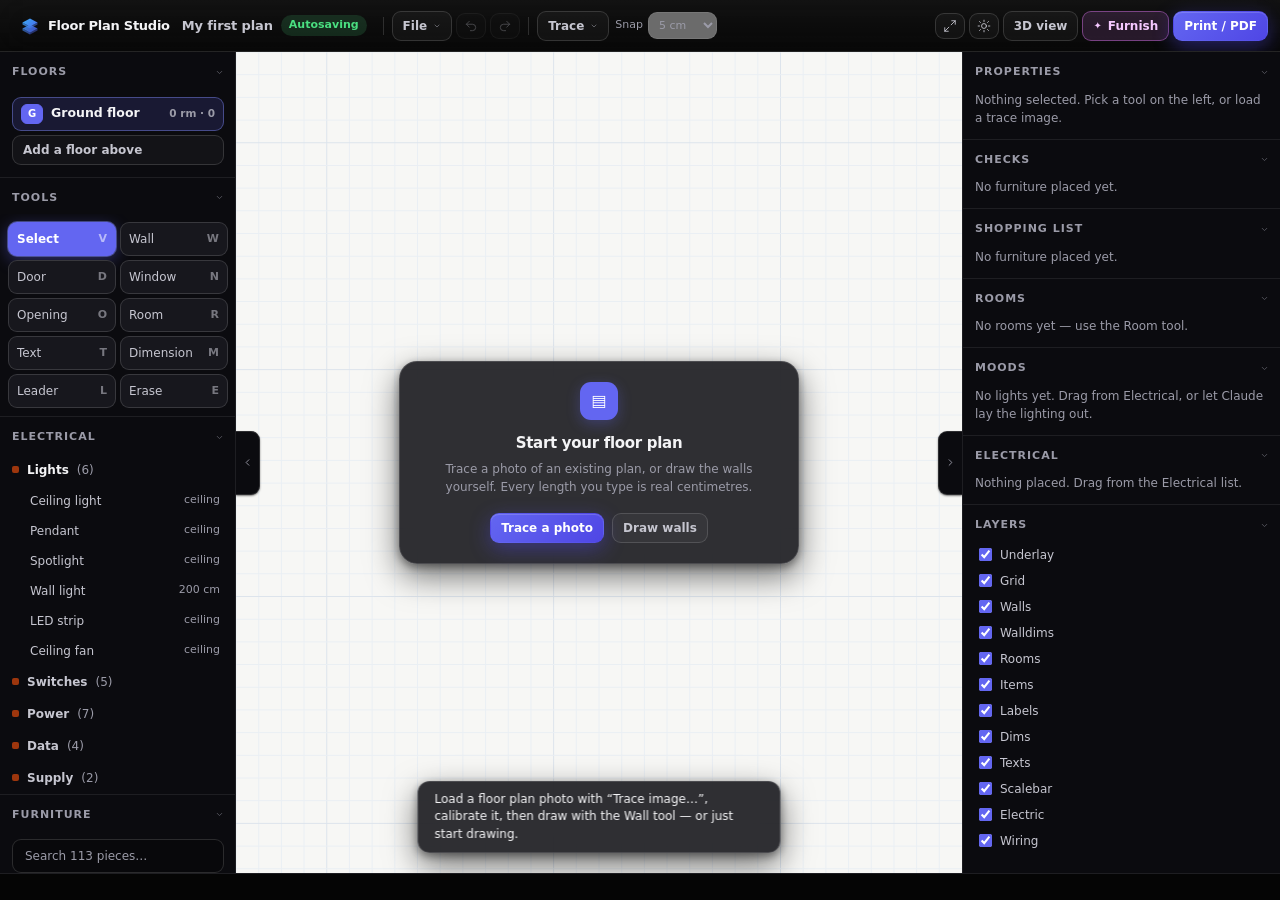
==== commit 35451258: "Rebuild the public site, and put the app in the same clothes The v2 look — near-black ground, glass " ====
--- a/app.html
+++ b/app.html
@@ -3,42 +3,55 @@
 <head>
 <meta charset="utf-8">
 <meta name="viewport" content="width=device-width,initial-scale=1">
-<meta name="theme-color" content="#f4f0e8">
-<title>Floor Plan Studio — planner</title>
-<link rel="icon" href="data:image/svg+xml,<svg xmlns='http://www.w3.org/2000/svg' viewBox='0 0 32 32'><rect width='32' height='32' rx='7' fill='%231b46f4'/><path d='M8 9h16M8 16h16M8 23h16' stroke='white' stroke-width='2.4' stroke-linecap='round'/></svg>">
+<meta name="theme-color" content="#050505">
+<title>Floor Plan Studio — the planner</title>
+<meta name="description" content="Draw your flat to scale in centimetres, place real furniture, check the clearances, and print a plan and a shopping list. Free, no account, and nothing you draw leaves your browser.">
+<link rel="canonical" href="https://tarekfouad97.github.io/Floor-Plan-Studio/app.html">
+<meta name="robots" content="index,follow">
+<link rel="icon" href="data:image/svg+xml,<svg xmlns='http://www.w3.org/2000/svg' viewBox='0 0 32 32'><defs><linearGradient id='g' x1='4' y1='2' x2='28' y2='20' gradientUnits='userSpaceOnUse'><stop stop-color='%237DD3FC'/><stop offset='1' stop-color='%23818CF8'/></linearGradient></defs><path d='M4 19.5 16 26 16 29 4 22.5Z' fill='%23312E81'/><path d='M28 19.5 16 26 16 29 28 22.5Z' fill='%233730A3'/><path d='M16 13 28 19.5 16 26 4 19.5Z' fill='%234338CA'/><path d='M4 10.5 16 17 16 20 4 13.5Z' fill='%234F46E5'/><path d='M28 10.5 16 17 16 20 28 13.5Z' fill='%234338CA'/><path d='M16 4 28 10.5 16 17 4 10.5Z' fill='url(%23g)'/></svg>">
 <style>
   /* ==================================================================
      TOKENS
-     Dark by default. The chrome is layered greyscale; the drawing stays
-     on paper. One accent, spent only on selection, the active tool and
-     the primary action.
+     One dark shell, the same one the public site wears: near-black
+     ground, glass panels, a hairline of white for every edge. Indigo is
+     spent only on selection, the active tool and the primary action;
+     fuchsia is spent only on the Claude action.
+
+     The drawing sheet is deliberately NOT part of this. It is a separate
+     surface with its own light/dark switch in the toolbar, because it is
+     the thing that gets printed.
      ================================================================== */
   :root{
-    color-scheme:light;
-    --app:#F4F0E8; --panel:#FFFDF8; --raised:#FFFFFF; --sunk:#EEE9E0;
-    --line:rgba(22,32,49,.10); --line-2:rgba(22,32,49,.16);
-    --line-3:rgba(22,32,49,.28);
-    /* --fg-3 is the dimmest tone allowed to carry TEXT: measured 4.94:1 on
-       --panel and 5.02:1 on --raised. --fg-4 is for hairlines and dormant
+    color-scheme:dark;
+    --app:#050505; --panel:#0B0B0F; --raised:#17171D; --sunk:#08080B;
+    --glass:rgba(255,255,255,.035); --glass-2:rgba(255,255,255,.07);
+    --line:rgba(255,255,255,.08); --line-2:rgba(255,255,255,.14);
+    --line-3:rgba(255,255,255,.26);
+    /* --fg-3 is the dimmest tone allowed to carry TEXT: measured 7.1:1 on
+       --panel and 6.0:1 on --raised. --fg-4 is for hairlines and dormant
        glyphs only, never a label. */
-    --fg:#162031; --fg-2:#435064; --fg-3:#657080; --fg-4:#8A928F;
+    --fg:#F4F4F6; --fg-2:#C6C6D0; --fg-3:#9B9BA8; --fg-4:#6A6A76;
     /* alias: 14 inline styles in the markup reach for --muted. Undefined, they
        silently inherited --fg and rendered secondary labels at full strength. */
     --muted:var(--fg-3);
-    --accent:#1B46F4; --accent-2:#1534B7; --accent-ink:#FFFFFF;
-    --signal:#C8FF3D; --signal-ink:#162031;
-    --accent-wash:rgba(27,70,244,.10); --accent-line:rgba(27,70,244,.42);
-    --warn:#B94732; --warn-wash:rgba(250,128,99,.14); --warn-line:rgba(185,71,50,.32);
-    --err:#B94732;  --err-wash:rgba(250,128,99,.14);  --err-line:rgba(185,71,50,.32);
-    --ok:#507000;   --ok-wash:rgba(200,255,61,.26);
-    /* the drawing surface never follows the theme: it is what prints */
-    --paper:#FFFDF8; --paper-edge:#DED8CD;
-    --sh-1:0 1px 2px rgba(22,32,49,.08);
-    --sh-2:0 4px 10px rgba(22,32,49,.08),0 12px 24px rgba(22,32,49,.07);
-    --sh-3:0 12px 32px rgba(22,32,49,.16),0 3px 8px rgba(22,32,49,.08);
-    --sh-4:0 28px 70px rgba(22,32,49,.22),0 8px 24px rgba(22,32,49,.12);
+    --accent:#6366F1; --accent-2:#4F46E5; --accent-ink:#FFFFFF;
+    --accent-soft:#C7D2FE; --cyan:#38BDF8;
+    --signal:#E879F9; --signal-soft:#F5C8FF; --signal-ink:#1B0620;
+    --accent-wash:rgba(99,102,241,.16); --accent-line:rgba(129,140,248,.44);
+    --warn:#FBBF24; --warn-wash:rgba(251,191,36,.12); --warn-line:rgba(251,191,36,.30);
+    --err:#FB7185;  --err-wash:rgba(251,113,133,.13); --err-line:rgba(251,113,133,.34);
+    --ok:#4ADE80;   --ok-wash:rgba(74,222,128,.15);
+    /* the drawing sheet. Light by default; the toolbar switch flips it, and
+       @media print forces it back to white whatever the switch says. */
+    --paper:#F7F7F5; --paper-edge:#D8D8D3; --paper-grid:rgba(22,32,49,.13);
+    --sh-1:0 1px 2px rgba(0,0,0,.5);
+    --sh-2:0 4px 10px rgba(0,0,0,.45),0 12px 24px rgba(0,0,0,.34);
+    --sh-3:0 12px 32px rgba(0,0,0,.55),0 3px 8px rgba(0,0,0,.4);
+    --sh-4:0 28px 70px rgba(0,0,0,.72),0 8px 24px rgba(0,0,0,.46);
     --r:12px; --r-sm:9px; --r-xs:6px; --r-lg:18px;
-    --display:ui-rounded,"Arial Rounded MT Bold",ui-sans-serif,system-ui,sans-serif;
+    --mk:url("data:image/svg+xml,<svg xmlns='http://www.w3.org/2000/svg' viewBox='0 0 32 32'><path d='M16 4 28 10.5 16 17 4 10.5Z' fill='black'/><path d='M4 10.5 16 17 16 20 4 13.5Z' fill='black' opacity='.75'/><path d='M28 10.5 16 17 16 20 28 13.5Z' fill='black' opacity='.55'/><path d='M16 13.6 28 20.1 16 26.6 4 20.1Z' fill='black' opacity='.85'/><path d='M4 20.1 16 26.6 16 29.6 4 23.1Z' fill='black' opacity='.6'/><path d='M28 20.1 16 26.6 16 29.6 28 23.1Z' fill='black' opacity='.45'/></svg>");
+    --display:-apple-system,BlinkMacSystemFont,"Segoe UI",Roboto,ui-sans-serif,
+              system-ui,"Helvetica Neue",Arial,sans-serif;
     /* 4px grid */
     --s1:4px; --s2:8px; --s3:12px; --s4:16px; --s5:20px; --s6:24px;
     /* motion */
@@ -119,15 +132,12 @@
        padding:5px var(--s2);border-radius:var(--r-sm);
        transition:background var(--t-out) var(--exit),color var(--t-out) var(--exit)}
   #bar .home:hover{background:var(--raised);color:var(--fg)}
-  #bar .home i{width:19px;height:19px;border-radius:5px;display:grid;place-items:center;
-       background:linear-gradient(135deg,var(--accent-2),var(--accent));color:transparent;
-       font-style:normal;font-size:10px;flex:none;position:relative;overflow:hidden;
+  #bar .home i{width:20px;height:20px;border-radius:0;display:block;flex:none;
+       font-style:normal;font-size:0;position:relative;background:none;
+       -webkit-mask:var(--mk) center/contain no-repeat;mask:var(--mk) center/contain no-repeat;
+       background-image:linear-gradient(135deg,var(--cyan),var(--accent-2));
        transition:transform var(--t-in) var(--spring)}
-  #bar .home i::before{content:"";position:absolute;inset:5px;border:1px solid #fff;
-       border-left-width:2px;border-bottom-width:2px;border-radius:1px}
-  #bar .home i::after{content:"";position:absolute;width:5px;height:1px;background:#fff;
-       right:3px;top:3px;border-radius:2px}
-  #bar .home:hover i{transform:rotate(-6deg) scale(1.08)}
+  #bar .home:hover i{transform:translateY(-1px) scale(1.06)}
   .sep{width:1px;height:18px;background:var(--line-2);flex:none;margin:0 var(--s1)}
 
   /* ---------- buttons ---------- */
@@ -144,17 +154,17 @@
   .btn:focus-visible{outline:2px solid var(--accent);outline-offset:2px}
   .btn:disabled{opacity:.34;cursor:default;transform:none;box-shadow:none}
   .btn.on{background:var(--accent);color:var(--accent-ink);border-color:transparent;
-       font-weight:580;box-shadow:0 0 0 1px var(--accent-line),0 2px 8px rgba(91,108,240,.3)}
+       font-weight:580;box-shadow:0 0 0 1px var(--accent-line),0 2px 8px rgba(99,102,241,.3)}
   .btn.on:hover{background:var(--accent-2);color:var(--accent-ink)}
   .btn.pri{background:var(--accent);color:var(--accent-ink);border-color:transparent;
-       font-weight:580;box-shadow:0 1px 2px rgba(0,0,0,.3),0 2px 10px rgba(91,108,240,.26)}
+       font-weight:580;box-shadow:0 1px 2px rgba(0,0,0,.3),0 2px 10px rgba(99,102,241,.26)}
   .btn.pri:hover{background:var(--accent-2);color:var(--accent-ink);
-       box-shadow:0 2px 4px rgba(0,0,0,.3),0 6px 18px rgba(91,108,240,.34)}
+       box-shadow:0 2px 4px rgba(0,0,0,.3),0 6px 18px rgba(99,102,241,.34)}
   /* the Claude action: same single accent, marked by its glyph not a hue */
   .btn.spark{background:var(--accent-wash);color:var(--accent-2);
        border-color:var(--accent-line);font-weight:580}
   .btn.spark:hover{background:var(--accent);color:var(--accent-ink);
-       border-color:transparent;box-shadow:0 2px 10px rgba(91,108,240,.32)}
+       border-color:transparent;box-shadow:0 2px 10px rgba(99,102,241,.32)}
   .btn.spark .sp-star{display:inline-block;font-size:10px;line-height:1;
        animation:twinkle 4.5s var(--enter) infinite}
   @keyframes twinkle{0%,78%,100%{opacity:.8;transform:scale(1)}
@@ -228,7 +238,7 @@
   .tool:focus-visible{outline:2px solid var(--accent);outline-offset:1px}
   .tool.on{background:var(--accent);color:var(--accent-ink);border-color:transparent;
         font-weight:580;transform:none;
-        box-shadow:0 0 0 1px var(--accent-line),0 2px 10px rgba(91,108,240,.3)}
+        box-shadow:0 0 0 1px var(--accent-line),0 2px 10px rgba(99,102,241,.3)}
   .tool.on:hover{background:var(--accent-2);transform:translateY(-2px)}
   .tool b{font-size:11px;opacity:.55;font-weight:600}
 
@@ -270,7 +280,8 @@
   .it.ghost{opacity:.32;transform:none;box-shadow:none;background:none}
 
   /* ==================================================================
-     STAGE — the drawing keeps its paper in both themes
+     STAGE — the sheet. Its colour is set in the glass layer at the
+     foot of this stylesheet, where the light/dark switch lives.
      ================================================================== */
   #stage{position:relative;overflow:hidden;min-width:0;background:var(--paper)}
   svg#cv{width:100%;height:100%;display:block;touch-action:none}
@@ -289,7 +300,7 @@
   /* signature moment: the measurement badge */
   #measure{position:absolute;left:50%;bottom:var(--s4);transform:translateX(-50%) translateY(6px);
       display:none;align-items:center;gap:var(--s3);z-index:5;pointer-events:none;
-      background:rgba(20,23,28,.94);border:1px solid var(--line-2);
+      background:rgba(14,14,19,.94);border:1px solid var(--line-2);
       border-radius:100px;padding:6px var(--s4);box-shadow:var(--sh-3);
       opacity:0;font-size:12px;color:var(--fg-2);
       -webkit-backdrop-filter:blur(12px);backdrop-filter:blur(12px)}
@@ -305,7 +316,7 @@
 
   #toast{position:absolute;left:50%;bottom:var(--s5);
          transform:translateX(-50%) translateY(14px) scale(.97);
-         background:rgba(20,23,28,.96);color:var(--fg);
+         background:rgba(14,14,19,.96);color:var(--fg);
          -webkit-backdrop-filter:blur(14px);backdrop-filter:blur(14px);
          border:1px solid var(--line-2);
          padding:9px var(--s4);border-radius:var(--r);font-size:12px;display:none;
@@ -319,14 +330,14 @@
   #empty.on{display:grid}
   #empty.claude{place-items:end center;padding-bottom:var(--s6)}
   #empty .ecard{pointer-events:none;text-align:center;max-width:400px;
-     padding:var(--s5) var(--s6);background:rgba(20,23,28,.93);
+     padding:var(--s5) var(--s6);background:rgba(14,14,19,.93);
      -webkit-backdrop-filter:blur(16px);backdrop-filter:blur(16px) saturate(1.2);
      border:1px solid var(--line-2);border-radius:var(--r-lg);
      box-shadow:var(--sh-3);animation:eIn .4s var(--enter) both;color:var(--fg)}
   @keyframes eIn{from{opacity:0;transform:translateY(10px) scale(.97)}to{opacity:1;transform:none}}
   #empty .eicon{width:38px;height:38px;margin:0 auto var(--s3);border-radius:11px;
      display:grid;place-items:center;font-size:16px;color:var(--accent-ink);
-     background:var(--accent);box-shadow:0 4px 14px rgba(91,108,240,.3)}
+     background:var(--accent);box-shadow:0 4px 14px rgba(99,102,241,.3)}
   #empty.claude .eicon{animation:float 4.5s var(--enter) infinite}
   @keyframes float{0%,100%{transform:translateY(0)}50%{transform:translateY(-4px)}}
   #empty .etitle{font-size:15px;font-weight:600;letter-spacing:-.02em;margin-bottom:5px}
@@ -420,7 +431,7 @@
   .scn:focus-visible{outline:2px solid var(--accent);outline-offset:2px}
   .scn .dot{width:8px;height:8px;border-radius:50%;flex:none}
   .scn.on{border-color:transparent;color:var(--accent-ink);font-weight:580;
-       background:var(--accent);box-shadow:0 2px 8px rgba(91,108,240,.28)}
+       background:var(--accent);box-shadow:0 2px 8px rgba(99,102,241,.28)}
   .floors{display:flex;flex-direction:column;gap:2px;padding:var(--s2) var(--s3) var(--s1)}
   .flr{display:flex;align-items:center;gap:var(--s2);width:100%;text-align:left;
        border:1px solid transparent;background:none;color:var(--fg-2);cursor:pointer;
@@ -533,7 +544,7 @@
   .aitab:focus-visible{outline:2px solid var(--accent);outline-offset:2px;border-radius:6px}
   .aitab.on{color:var(--fg)}
   .aitab.on .n{background:var(--accent);color:var(--accent-ink);border-color:transparent;
-      transform:scale(1.1);box-shadow:0 2px 8px rgba(91,108,240,.32)}
+      transform:scale(1.1);box-shadow:0 2px 8px rgba(99,102,241,.32)}
   .aitab.done .n{background:var(--ok-wash);color:var(--ok);border-color:transparent}
   .aitab.on .t{font-weight:600}
   .ta{width:100%;border:1px solid var(--line-2);border-radius:var(--r-sm);
@@ -549,13 +560,13 @@
 
   /* 3D controls */
   #v3ctl{-webkit-backdrop-filter:blur(14px);backdrop-filter:blur(14px);
-     background:rgba(20,23,28,.9)!important;border:1px solid var(--line-2)!important;
+     background:rgba(14,14,19,.9)!important;border:1px solid var(--line-2)!important;
      box-shadow:var(--sh-3);border-radius:var(--r)!important;color:var(--fg-2)}
   #v3ctl input[type=range]{accent-color:var(--accent)}
   #v3ctl label{color:var(--fg-3)!important}
   #v3ctl input[type=number]{background:var(--sunk);color:var(--fg);
      border:1px solid var(--line-2)!important;border-radius:var(--r-xs)!important}
-  #hint3,#hint{background:rgba(20,23,28,.9)!important;color:var(--fg-3)!important;
+  #hint3,#hint{background:rgba(14,14,19,.9)!important;color:var(--fg-3)!important;
      border:1px solid var(--line-2);box-shadow:var(--sh-2);
      -webkit-backdrop-filter:blur(12px);backdrop-filter:blur(12px);
      border-radius:var(--r-sm)}
@@ -574,30 +585,78 @@
   #saveBadge.none{background:var(--err-wash);color:var(--err)}
   #print{display:none}
 
-  /* Blueprint editorial layer: shared with the public site, while the
-     interaction model below remains deliberately dense for active planning. */
-  #bar{background:rgba(255,253,248,.94);border-bottom:2px solid var(--fg);
-       -webkit-backdrop-filter:blur(16px);backdrop-filter:blur(16px)}
-  #bar .home{font-family:var(--display);font-weight:800;color:var(--fg);letter-spacing:-.035em}
-  #bar .nm{font-family:var(--display);font-weight:800;color:var(--fg)}
-  #bar .home:hover{background:var(--accent-wash);color:var(--accent)}
-  .btn{font-family:var(--display);font-weight:750;border-color:var(--line-2)}
-  .btn:hover{background:var(--accent-wash);border-color:var(--accent-line);box-shadow:none}
-  .btn.pri{box-shadow:0 4px 0 var(--accent-2),0 7px 13px rgba(27,70,244,.16)}
-  .btn.pri:hover{box-shadow:0 6px 0 var(--accent-2),0 9px 18px rgba(27,70,244,.2)}
-  .btn.spark{background:var(--signal);color:var(--signal-ink);border-color:var(--fg);
-       box-shadow:0 3px 0 var(--fg)}
-  .btn.spark:hover{background:#b7ee2c;color:var(--signal-ink);border-color:var(--fg);box-shadow:0 4px 0 var(--fg)}
-  .btn.on,.tool.on,.scn.on,.flr.on{background:var(--signal)!important;color:var(--signal-ink)!important;
-       border-color:var(--fg)!important;box-shadow:0 2px 0 var(--fg)!important}
-  .tool,.grp>summary,.it,.lay,.scn,.flr{font-family:var(--display)}
-  .hd{font-family:var(--display);color:var(--fg);letter-spacing:.08em}
+  /* ==================================================================
+     GLASS LAYER
+     Everything above styles structure; this styles the shell, and it is
+     the only place the site's look is spelled out. The stage is excluded
+     on purpose - the sheet has its own switch, three rules down.
+     ================================================================== */
+  #bar{background:linear-gradient(180deg,rgba(255,255,255,.055),rgba(255,255,255,.015));
+       border-bottom:1px solid var(--line);
+       -webkit-backdrop-filter:blur(18px) saturate(1.35);
+       backdrop-filter:blur(18px) saturate(1.35)}
+  #bar .home{font-weight:700;color:var(--fg);letter-spacing:-.02em}
+  #bar .home:hover{background:var(--glass-2);color:var(--fg)}
+  #bar .home i{background:linear-gradient(135deg,var(--cyan),var(--accent-2));
+       box-shadow:0 2px 12px rgba(99,102,241,.5)}
+  #bar .nm{font-weight:600;color:var(--fg-2);letter-spacing:-.01em}
   aside{background:var(--panel)}
-  #stage{background:var(--paper);background-image:radial-gradient(rgba(22,32,49,.11) .65px,transparent .65px);background-size:14px 14px}
-  #empty .ecard,#toast,#measure{background:rgba(255,253,248,.96);color:var(--fg);border-color:var(--line-3)}
-  #hint3,#hint{background:rgba(255,253,248,.96)!important;color:var(--fg-2)!important;border-color:var(--line-2)}
-  #status{background:var(--panel);border-top:2px solid var(--fg)}
-  dialog::backdrop{background:rgba(22,32,49,.35)}
+  .hd{color:var(--fg-3);letter-spacing:.09em;background:var(--panel)}
+  .hd:hover{color:var(--fg)}
+
+  .btn{background:var(--glass);border-color:var(--line-2);font-weight:560}
+  .btn:hover{background:var(--glass-2);border-color:var(--line-3);color:var(--fg);
+       box-shadow:none}
+  .btn[aria-expanded="true"]{background:var(--accent-wash);color:var(--accent-soft);
+       border-color:var(--accent-line)}
+  .btn.pri{background:linear-gradient(135deg,var(--accent),var(--accent-2));
+       box-shadow:inset 0 1px 0 rgba(255,255,255,.16),0 6px 20px rgba(79,70,229,.42)}
+  .btn.pri:hover{background:linear-gradient(135deg,#7C7EF6,var(--accent));
+       box-shadow:inset 0 1px 0 rgba(255,255,255,.2),0 8px 26px rgba(79,70,229,.55)}
+  /* the Claude action: the only place a second hue is spent in the whole app */
+  .btn.spark{background:rgba(232,121,249,.13);color:var(--signal-soft);
+       border-color:rgba(232,121,249,.42);box-shadow:none}
+  .btn.spark:hover{background:linear-gradient(135deg,#C026D3,var(--signal));color:#fff;
+       border-color:transparent;box-shadow:0 6px 20px rgba(232,121,249,.4)}
+  .btn.on,.tool.on,.scn.on,.vchip.on{
+       background:var(--accent)!important;color:var(--accent-ink)!important;
+       border-color:transparent!important;
+       box-shadow:0 0 0 1px var(--accent-line),0 4px 16px rgba(99,102,241,.4)!important}
+  .flr.on{background:var(--accent-wash);border-color:var(--accent-line);color:var(--fg)}
+
+  /* ---------- the drawing sheet ----------
+     Light by default. Dark inverts the SVG wholesale: the plan is line art,
+     so invert + hue-rotate flips its lightness while leaving every hue where
+     it was. A trace photograph goes with it, into a negative - the sketch you
+     are tracing over is white paper, and left un-inverted it would flood the
+     whole sheet back to white. Neither the print pages nor the PNG export can
+     see any of this: both clone #cv out of #stage first, and the clone loses
+     the id the selector needs. */
+  #stage{background:var(--paper);
+       background-image:radial-gradient(var(--paper-grid) .65px,transparent .65px);
+       background-size:14px 14px;
+       transition:background-color var(--t-slow) var(--enter)}
+  :root[data-sheet="dark"] #stage{--paper:#0D1016;--paper-grid:rgba(255,255,255,.11)}
+  :root[data-sheet="dark"] #stage svg#cv{filter:invert(1) hue-rotate(180deg)}
+  #bSheet .moon{display:none}
+  :root[data-sheet="dark"] #bSheet .sun{display:none}
+  :root[data-sheet="dark"] #bSheet .moon{display:block}
+
+  /* ---------- floating glass ---------- */
+  #empty .ecard,#toast,#measure{background:rgba(14,14,19,.86);color:var(--fg);
+       border-color:var(--line-2);
+       -webkit-backdrop-filter:blur(18px) saturate(1.35);
+       backdrop-filter:blur(18px) saturate(1.35)}
+  #hint3,#hint,#v3ctl{background:rgba(14,14,19,.86)!important;color:var(--fg-2)!important;
+       border-color:var(--line-2)!important}
+  #varbar{background:rgba(14,14,19,.9);border-color:var(--line-2);
+       -webkit-backdrop-filter:blur(18px);backdrop-filter:blur(18px)}
+  .menu,#ctx,dialog{background:rgba(17,17,22,.95);border-color:var(--line-2);
+       -webkit-backdrop-filter:blur(22px) saturate(1.3);
+       backdrop-filter:blur(22px) saturate(1.3)}
+  dialog .foot{background:rgba(255,255,255,.03)}
+  #status{background:var(--panel);border-top:1px solid var(--line)}
+  dialog::backdrop{background:rgba(0,0,0,.66)}
 
   /* responsive: shed chrome before shedding controls */
   @media (max-width:1180px){
@@ -617,9 +676,11 @@
 
   @page{size:A4 landscape;margin:9mm}
   @media print{
-    /* Paper is paper. The screen palette must not reach the printer: the
-       tokens are forced back to ink-on-white here, because #print inherits
-       body colour and a cream --paper would tint every page. */
+    /* The screen palette must not reach the printer. The tokens are forced
+       back to ink-on-white here, because #print inherits body colour and a
+       near-black shell would otherwise flood every page. The sheet switch
+       cannot reach this: its dark rule is scoped to #stage, which is
+       display:none in print. */
     :root{
       --app:#fff; --panel:#fff; --raised:#fff; --sunk:#fff; --paper:#fff;
       --fg:#000; --fg-2:#222; --fg-3:#444; --fg-4:#666;
@@ -689,6 +750,7 @@
 
     <span class="sp"></span>
     <button class="btn ico" id="bFit" title="Fit to view (F)" aria-label="Fit to view"><svg class="ic" viewBox="0 0 24 24" fill="none" stroke="currentColor" stroke-width="2" stroke-linecap="round" stroke-linejoin="round"><path d="M15 3h6v6"/><path d="M9 21H3v-6"/><path d="M21 3l-7 7"/><path d="M3 21l7-7"/></svg></button>
+    <button class="btn ico" id="bSheet" aria-label="Switch the drawing sheet between light and dark"><svg class="ic sun" viewBox="0 0 24 24" fill="none" stroke="currentColor" stroke-width="2" stroke-linecap="round" stroke-linejoin="round"><circle cx="12" cy="12" r="4.2"/><path d="M12 2v2.3M12 19.7V22M4.3 4.3l1.6 1.6M18.1 18.1l1.6 1.6M2 12h2.3M19.7 12H22M4.3 19.7l1.6-1.6M18.1 5.9l1.6-1.6"/></svg><svg class="ic moon" viewBox="0 0 24 24" fill="none" stroke="currentColor" stroke-width="2" stroke-linecap="round" stroke-linejoin="round"><path d="M20.5 14.3A8.6 8.6 0 0 1 9.7 3.5a8.6 8.6 0 1 0 10.8 10.8z"/></svg></button>
     <button class="btn" id="b3d">3D view</button>
     <button class="btn spark" id="bAI"><span class="sp-star">&#10022;</span>Furnish</button>
     <button class="btn pri" id="bPrint">Print / PDF</button>
@@ -833,7 +895,7 @@
     <span style="opacity:.7">[ ] fold panels</span>
     <span class="sep" style="height:12px"></span>
     <span id="stBuild" title="Which build is loaded. If this is older than you expect, hard-reload: Cmd/Ctrl + Shift + R."
-          style="opacity:.55;cursor:default">build 2026-08-30.2155</span>
+          style="opacity:.55;cursor:default">build 2026-09-07.1</span>
   </div>
 </div>
 
@@ -1198,11 +1260,13 @@
   .replace(/&/g,"&amp;").replace(/</g,"&lt;").replace(/>/g,"&gt;")
   .replace(/"/g,"&quot;").replace(/'/g,"&#39;");
 
-/* The drawing is always on paper, in both themes and on the printer, so its
-   ink does not follow the UI tokens. One accent for selection, and category
-   colours desaturated at RENDER TIME - the catalogue keeps its stored values,
-   we simply draw them muted so the plan reads as draughtsmanship. */
-const INK_SEL="#4453D6";
+/* The drawing is line art on a sheet, and it is drawn once, the same way,
+   whatever the shell is wearing - the sheet's dark mode is a CSS filter over
+   the finished SVG, not a second palette. So this ink does not follow the UI
+   tokens. One accent for selection, and category colours desaturated at
+   RENDER TIME - the catalogue keeps its stored values, we simply draw them
+   muted so the plan reads as draughtsmanship. */
+const INK_SEL="#6366F1";
 const _mutedCache=new Map();
 function muted(hex){
   if(typeof hex!=="string"||hex[0]!=="#"||hex.length!==7) return hex;
@@ -2064,7 +2128,7 @@
     const m=S.marquee;
     el("rect",{x:Math.min(m.x1,m.x2),y:Math.min(m.y1,m.y2),
         width:Math.abs(m.x2-m.x1),height:Math.abs(m.y2-m.y1),
-        fill:"rgba(68,83,214,.10)",stroke:INK_SEL,"stroke-width":1,
+        fill:"rgba(99,102,241,.12)",stroke:INK_SEL,"stroke-width":1,
         "stroke-dasharray":"5 4","vector-effect":"non-scaling-stroke"},gH);
   }
   $("stZoom").textContent=Math.round(stage.clientWidth/S.view.w*100*2.54/96*37.8/10*10)||Math.round(100*1200/S.view.w);
@@ -4156,7 +4220,8 @@
   const W=st.clientWidth, H=st.clientHeight, dpr=window.devicePixelRatio||1;
   c.width=W*dpr; c.height=H*dpr;
   const g=c.getContext("2d"); g.scale(dpr,dpr);
-  g.fillStyle="#eef1f4"; g.fillRect(0,0,W,H);
+  g.fillStyle=document.documentElement.dataset.sheet==="dark"?"#0D1016":"#EEF1F4";
+  g.fillRect(0,0,W,H);
   const quads=buildScene();
   if(!quads.length){ g.fillStyle="#68727f"; g.font="14px sans-serif";
     g.fillText("Nothing to show yet — draw some walls.",20,30); return; }
@@ -4915,6 +4980,23 @@
                 catch(e){ return {}; } })();
 function uiSave(){ try{ localStorage.setItem(UI_KEY,JSON.stringify(UI)); }catch(e){} }
 
+/* ---- the drawing sheet ------------------------------------------------
+   The shell is dark and stays dark. The sheet is the document, so it gets
+   its own switch: dark to draw at night, light to see what will print.
+   Printing and the PNG export are unaffected either way - both take a copy
+   of the SVG out of #stage, and the dark rule is scoped to #stage. */
+function setSheet(mode,quiet){
+  const dark = mode==="dark";
+  document.documentElement.dataset.sheet = dark ? "dark" : "light";
+  UI.sheet = dark ? "dark" : "light";
+  const b=$("bSheet");
+  if(b) b.title = dark ? "Drawing sheet: dark \u2014 click for light"
+                       : "Drawing sheet: light \u2014 click for dark";
+  if(!quiet){ uiSave(); if(typeof is3D!=="undefined" && is3D) render3(); }
+}
+setSheet(UI.sheet==="dark" ? "dark" : "light", true);
+$("bSheet").onclick=()=>setSheet(UI.sheet==="dark" ? "light" : "dark");
+
 /* ---- drop-down menus ------------------------------------------------- */
 let openMenu=null;
 function closeMenu(){
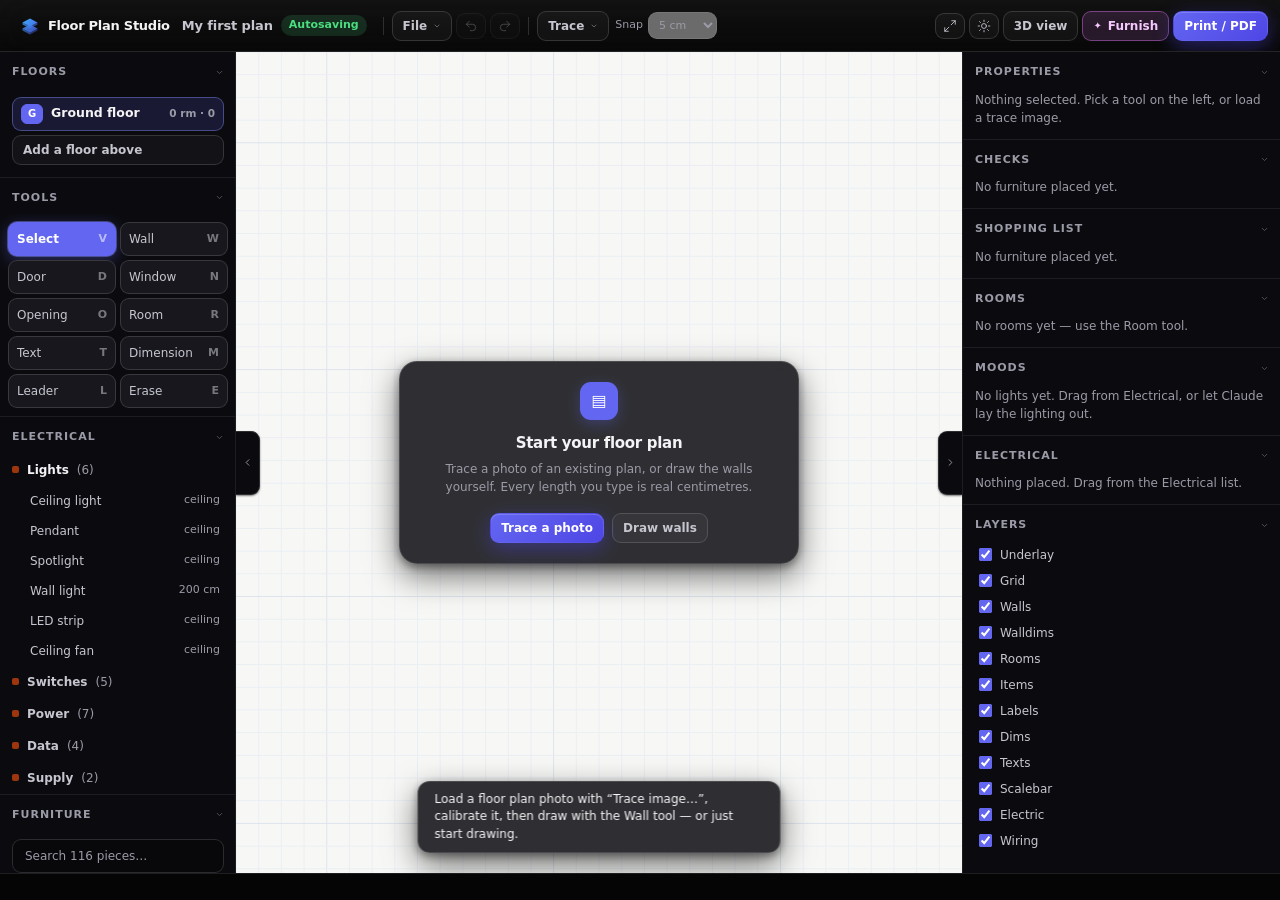
==== commit 05838852: "Give the site something to read The tool was the whole site, and a tool with a FAQ is what AdSense r" ====
--- a/app.html
+++ b/app.html
@@ -562,7 +562,21 @@
   #v3ctl{-webkit-backdrop-filter:blur(14px);backdrop-filter:blur(14px);
      background:rgba(14,14,19,.9)!important;border:1px solid var(--line-2)!important;
      box-shadow:var(--sh-3);border-radius:var(--r)!important;color:var(--fg-2)}
-  #v3ctl input[type=range]{accent-color:var(--accent)}
+  input[type=range]{-webkit-appearance:none;appearance:none;height:18px;
+       background:transparent;cursor:pointer;margin:0}
+  input[type=range]::-webkit-slider-runnable-track{height:3px;border-radius:3px;
+       background:rgba(255,255,255,.2)}
+  input[type=range]::-webkit-slider-thumb{-webkit-appearance:none;appearance:none;
+       width:14px;height:14px;margin-top:-5.5px;border-radius:50%;
+       background:var(--accent);border:2px solid rgba(0,0,0,.5);
+       box-shadow:0 0 0 1px var(--accent)}
+  input[type=range]::-moz-range-track{height:3px;border-radius:3px;
+       background:rgba(255,255,255,.2)}
+  input[type=range]::-moz-range-thumb{width:12px;height:12px;border-radius:50%;
+       background:var(--accent);border:2px solid rgba(0,0,0,.5)}
+  input[type=range]:focus-visible{outline:none}
+  input[type=range]:focus-visible::-webkit-slider-thumb{
+       box-shadow:0 0 0 3px var(--accent-wash)}
   #v3ctl label{color:var(--fg-3)!important}
   #v3ctl input[type=number]{background:var(--sunk);color:var(--fg);
      border:1px solid var(--line-2)!important;border-radius:var(--r-xs)!important}
@@ -638,6 +652,10 @@
        transition:background-color var(--t-slow) var(--enter)}
   :root[data-sheet="dark"] #stage{--paper:#0D1016;--paper-grid:rgba(255,255,255,.11)}
   :root[data-sheet="dark"] #stage svg#cv{filter:invert(1) hue-rotate(180deg)}
+  /* A light's pool is a faint warm tint on white paper. Inverted onto black it
+     becomes a glowing disc, which is truthful but, on a flat with forty
+     fittings, buries the plan under it. Halve them on the dark sheet. */
+  :root[data-sheet="dark"] #stage svg#cv .pool{opacity:.42}
   #bSheet .moon{display:none}
   :root[data-sheet="dark"] #bSheet .sun{display:none}
   :root[data-sheet="dark"] #bSheet .moon{display:block}
@@ -647,8 +665,9 @@
        border-color:var(--line-2);
        -webkit-backdrop-filter:blur(18px) saturate(1.35);
        backdrop-filter:blur(18px) saturate(1.35)}
-  #hint3,#hint,#v3ctl{background:rgba(14,14,19,.86)!important;color:var(--fg-2)!important;
-       border-color:var(--line-2)!important}
+  #hint3,#hint,#v3ctl{background:rgba(28,29,38,.93)!important;color:var(--fg-2)!important;
+       border-color:rgba(255,255,255,.18)!important;
+       box-shadow:0 10px 30px rgba(0,0,0,.55)!important}
   #varbar{background:rgba(14,14,19,.9);border-color:var(--line-2);
        -webkit-backdrop-filter:blur(18px);backdrop-filter:blur(18px)}
   .menu,#ctx,dialog{background:rgba(17,17,22,.95);border-color:var(--line-2);
@@ -799,7 +818,7 @@
     </div>
     <div class="sec" data-sec="cats">
       <button class="hd">Furniture<svg class="chev" viewBox="0 0 24 24" fill="none" stroke="currentColor" stroke-width="3.2" stroke-linecap="round" stroke-linejoin="round"><path d="M6 9l6 6 6-6"/></svg></button>
-      <div class="secbody"><div class="secinner"><div class="pad" style="padding-bottom:4px"><input id="search" placeholder="Search 113 pieces…" autocomplete="off"></div><div id="cats"></div></div></div>
+      <div class="secbody"><div class="secinner"><div class="pad" style="padding-bottom:4px"><input id="search" placeholder="Search the catalogue…" autocomplete="off"></div><div id="cats"></div></div></div>
     </div>
   </div></aside>
 
@@ -2049,9 +2068,10 @@
       if(isLight&&lvl){
         const spread=Math.sqrt(lightLumens(e)/600)*90;
         el("circle",{cx:0,cy:0,r:spread,fill:kelvinCSS(lightKelvin(e),.13*lvl/100),
-                     stroke:"none"},g);
+                     stroke:"none",class:"pool"},g);
         el("circle",{cx:0,cy:0,r:spread*.55,
-                     fill:kelvinCSS(lightKelvin(e),.16*lvl/100),stroke:"none"},g);
+                     fill:kelvinCSS(lightKelvin(e),.16*lvl/100),stroke:"none",
+                     class:"pool"},g);
       }
       el("circle",{cx:0,cy:0,r:R*1.5,fill:"#fff",opacity:.75},g);
       drawElec(g,e.kind,R,col,on);
@@ -3921,10 +3941,18 @@
    you see over them into every room. Knee height cleared more but left the
    building looking like a set of stumps next to 2 m wardrobes. Capped at 60%
    for a low ceiling. */
+/* What the camera aims at vertically. Half the room height points at empty
+   air above a sectioned wall; half the cut height is the middle of what is
+   actually drawn. Everything that builds a camera must agree on this. */
+const CAMZ=()=>wallCap()/2;
 const wallCap=()=>(V3.cutaway!==false)
   ? Math.round(Math.min(CEIL()*0.6, V3.cutAt||130)) : CEIL();
 
+/* When three.js draws the scene it does the lighting itself, so the quads
+   have to come out of buildScene() carrying their true colours. */
+let RAW3=false;
 function shade(hex,f){
+  if(RAW3) return hex;
   const n=parseInt(hex.slice(1),16);
   const r=Math.max(0,Math.min(255,Math.round(((n>>16)&255)*f)));
   const g=Math.max(0,Math.min(255,Math.round(((n>>8)&255)*f)));
@@ -4215,71 +4243,183 @@
            y: dx*B.ux+dy*B.uy+dz*B.uz,
            z: dx*B.fx+dy*B.fy+dz*B.fz };
 }
+/* =====================================================================
+   The 3D view is drawn by three.js, from exactly the quads buildScene()
+   already produces. Everything above this line - the wall sectioning, the
+   openings, the item geometry, the camera in V3, the damped navigation -
+   is unchanged; only the rasteriser is different. What changes is that the
+   light is real: the sun casts through the window openings instead of
+   having its patches painted on the floor, and a lamp on a mood actually
+   lights the room it is in.
+
+   three.js is fetched on demand, the first time anyone opens the 3D view,
+   so the 2D planner still loads without it.
+   ===================================================================== */
+let THREE=null, threeReq=null;
+function loadThree(){
+  if(threeReq) return threeReq;
+  threeReq = import("./vendor/three.module.min.js").then(m => (THREE = m));
+  return threeReq;
+}
+const G3={ready:false, ren:null, scene:null, cam:null, mesh:null, mat:null,
+           sun:null, hemi:null, amb:null, lamps:[]};
+
+function init3(){
+  if(G3.ready) return;
+  G3.ren = new THREE.WebGLRenderer({canvas:$("cv3"), antialias:true});
+  G3.ren.setPixelRatio(Math.min(window.devicePixelRatio || 1, 2));
+  G3.ren.shadowMap.enabled = true;
+  G3.ren.shadowMap.type = THREE.PCFSoftShadowMap;
+  G3.ren.toneMapping = THREE.ACESFilmicToneMapping;
+  G3.ren.toneMappingExposure = 1.0;
+
+  G3.scene = new THREE.Scene();
+  G3.cam = new THREE.PerspectiveCamera(48, 1, 2, 200000);
+
+  G3.mat = new THREE.MeshStandardMaterial({vertexColors:true, roughness:.87,
+             metalness:0, side:THREE.DoubleSide});
+  G3.mesh = new THREE.Mesh(new THREE.BufferGeometry(), G3.mat);
+  G3.mesh.castShadow = true; G3.mesh.receiveShadow = true;
+  G3.scene.add(G3.mesh);
+
+  G3.hemi = new THREE.HemisphereLight(0xDCE7FA, 0x30343F, .85);
+  G3.amb  = new THREE.AmbientLight(0xFFFFFF, .18);
+  G3.sun  = new THREE.DirectionalLight(0xFFF3DC, 2.1);
+  G3.sun.castShadow = true;
+  G3.sun.shadow.mapSize.set(2048, 2048);
+  G3.sun.shadow.bias = -.0007;
+  G3.sun.shadow.normalBias = 2.5;          /* the world is in centimetres */
+  G3.scene.add(G3.hemi, G3.amb, G3.sun, G3.sun.target);
+  G3.ready = true;
+}
+
+/* world (x, y north, z up)  ->  three (x, y up, -z) */
+const T3 = p => [p[0], p[2], -p[1]];
+
+function tri3(p){
+  if(p.length < 3) return [];
+  if(p.length === 3) return [p];
+  if(p.length === 4) return [[p[0],p[1],p[2]], [p[0],p[2],p[3]]];
+  /* room floors and light pools are flat, so they can be triangulated
+     properly rather than fanned - an L-shaped room fans wrong */
+  const flat = p.map(v => new THREE.Vector2(v[0], v[1]));
+  return THREE.ShapeUtils.triangulateShape(flat, []).map(f => f.map(i => p[i]));
+}
+
+function build3(){
+  RAW3 = true;
+  let quads; try{ quads = buildScene(); } finally { RAW3 = false; }
+
+  const pos=[], col=[], c=new THREE.Color();
+  for(const q of quads){
+    if(q.sun) continue;                    /* painted light: real lights now */
+    if(typeof q.c !== "string" || q.c[0] !== "#") continue;
+    c.set(q.c);
+    for(const t of tri3(q.p)) for(const v of t){
+      const w = T3(v);
+      pos.push(w[0], w[1], w[2]);
+      col.push(c.r, c.g, c.b);
+    }
+  }
+  const g = new THREE.BufferGeometry();
+  g.setAttribute("position", new THREE.Float32BufferAttribute(pos, 3));
+  g.setAttribute("color",    new THREE.Float32BufferAttribute(col, 3));
+  g.computeVertexNormals();
+  g.computeBoundingSphere();
+  g.computeBoundingBox();
+  G3.mesh.geometry.dispose();
+  G3.mesh.geometry = g;
+  return pos.length / 9;                   /* triangles */
+}
+
+function lights3(){
+  const dark = document.documentElement.dataset.sheet === "dark";
+  G3.ren.setClearColor(dark ? 0x0D1016 : 0xEEF1F4, 1);
+
+  const bb = G3.mesh.geometry.boundingSphere;
+  const R  = bb ? Math.max(200, bb.radius) : 600;
+  const cx = V3.cx || 0, cy = V3.cy || 0;
+
+  const s = SUN.on ? sunDir() : null;
+  if(s && s.alt > 3){
+    const d = R * 3;
+    G3.sun.visible = true;
+    G3.sun.target.position.set(cx, 0, cy);
+    G3.sun.position.set(cx + s.x*d, s.z*d, cy - s.y*d);
+    const sc = G3.sun.shadow.camera;
+    sc.left = -R*1.25; sc.right = R*1.25;
+    sc.top  =  R*1.25; sc.bottom = -R*1.25;
+    sc.near = R*0.5;   sc.far = R*6;
+    sc.updateProjectionMatrix();
+    G3.sun.intensity = 1.5 + 1.1 * Math.sin(Math.min(90, s.alt) * Math.PI/180);
+    G3.hemi.intensity = .85; G3.amb.intensity = .18;
+  } else {
+    G3.sun.visible = false;
+    G3.hemi.intensity = dark ? .30 : .55;    /* night: let the lamps do it */
+    G3.amb.intensity  = .10;
+  }
+
+  /* the electric layer, actually lit. Capped, because every extra light is
+     another branch in the shader and this runs on a drag. */
+  for(const L of G3.lamps) G3.scene.remove(L);
+  G3.lamps.length = 0;
+  const H = CEIL(), WH = wallCap(), damp = (s && s.alt > 3) ? .35 : 1;
+  const on = [];
+  for(const e of DOC.elec){
+    const d = ELECBY[e.kind];
+    if(!d || d.load !== "light") continue;
+    const lvl = sceneLevel(e.id);
+    if(lvl) on.push({e, lvl});
+  }
+  for(const {e, lvl} of on.slice(0, 12)){
+    const [r,g,b] = kelvinRGB(lightKelvin(e));
+    const z = Math.min((e.mount == null) ? H - 8 : e.mount, WH - 4);
+    const L = new THREE.PointLight(new THREE.Color(r/255, g/255, b/255));
+    /* centimetres, with a physical inverse-square falloff: an 800 lm lamp at
+       270 cm should read as a lamp, so the constant is scaled accordingly */
+    L.intensity = 58000 * (lightLumens(e)/800) * (lvl/100) * damp;
+    L.distance  = 900;
+    L.decay     = 2;
+    L.position.set(e.x, z, e.y);
+    G3.scene.add(L);
+    G3.lamps.push(L);
+  }
+}
+
+function cam3(){
+  const st = stage, W = st.clientWidth, H = st.clientHeight;
+  if(!W || !H) return;
+  G3.ren.setSize(W, H, false);
+  /* the same focal length the software renderer used, so switching to
+     three.js did not silently change how wide the view is */
+  const f = Math.min(W, H) * 1.1;
+  G3.cam.fov = 2 * Math.atan((H/2) / f) * 180 / Math.PI;
+  G3.cam.aspect = W / H;
+  G3.cam.updateProjectionMatrix();
+
+  const cam = {...V3, cz: CAMZ()};
+  const B = camBasis(cam);
+  G3.cam.up.set(0, 1, 0);
+  G3.cam.position.set(B.px, B.pz, -B.py);
+  G3.cam.lookAt(cam.cx, cam.cz, cam.cy);
+}
+
+/* camera moved, nothing else: no geometry rebuild */
+function paint3(){
+  if(!G3.ready) return;
+  cam3();
+  G3.ren.render(G3.scene, G3.cam);
+}
+/* the document, the cutaway, the sun or a mood changed */
 function render3(){
-  const c=$("cv3"), st=stage;
-  const W=st.clientWidth, H=st.clientHeight, dpr=window.devicePixelRatio||1;
-  c.width=W*dpr; c.height=H*dpr;
-  const g=c.getContext("2d"); g.scale(dpr,dpr);
-  g.fillStyle=document.documentElement.dataset.sheet==="dark"?"#0D1016":"#EEF1F4";
-  g.fillRect(0,0,W,H);
-  const quads=buildScene();
-  if(!quads.length){ g.fillStyle="#68727f"; g.font="14px sans-serif";
-    g.fillText("Nothing to show yet — draw some walls.",20,30); return; }
-  let x0=1e9,y0=1e9,x1=-1e9,y1=-1e9;
-  for(const w of DOC.walls){ x0=Math.min(x0,w.x1,w.x2); y0=Math.min(y0,w.y1,w.y2);
-                             x1=Math.max(x1,w.x1,w.x2); y1=Math.max(y1,w.y1,w.y2); }
-  if(x0>x1){ x0=y0=0; x1=y1=400; }
-  const cam={...V3, cx:V3.cx||(x0+x1)/2, cy:V3.cy||(y0+y1)/2, cz:CEIL()/2};
-  const B=camBasis(cam);
-  const f=Math.min(W,H)*1.1;
-  /* Cutaway is done by sectioning the walls in buildScene - they are built at
-     knee height so you see over them into every room. The half-space filter
-     that used to live here deleted whole walls on the near side of the plan's
-     centre as well; running both left the building with its near half missing
-     AND its far half cut down. Sectioning alone is the whole effect. */
-  const vis = quads;
-  /* Clip to the near plane rather than discarding. Dropping any quad with a
-     single corner behind the camera threw away up to 128 surfaces a frame once
-     you zoomed in - and which ones changed with every degree of orbit, so
-     furniture flickered and popped out of existence. A surface that is partly
-     in front of the camera has to be cut, not deleted. */
-  const NEAR=1;
-  const clipNear=pr=>{
-    const out=[];
-    for(let i=0;i<pr.length;i++){
-      const a=pr[i], b=pr[(i+1)%pr.length];
-      const ain=a.z>NEAR, bin=b.z>NEAR;
-      if(ain) out.push(a);
-      if(ain!==bin){
-        const t=(NEAR-a.z)/(b.z-a.z);
-        out.push({x:a.x+(b.x-a.x)*t, y:a.y+(b.y-a.y)*t, z:NEAR});
-      }
-    }
-    return out;
-  };
-  const drawn=[];
-  for(const q of vis){
-    let pr=q.p.map(p=>project(p,cam,B));
-    if(pr.some(p=>p.z<=NEAR)){
-      if(pr.every(p=>p.z<=NEAR)) continue;    // wholly behind the camera
-      pr=clipNear(pr);
-      if(pr.length<3) continue;
-    }
-    drawn.push({pr, depth:pr.reduce((s,p)=>s+p.z,0)/pr.length, c:q.c, sun:q.sun});
-  }
-  drawn.sort((a,b)=>b.depth-a.depth);
-  for(const q of drawn){
-    if(q.sun){ g.globalCompositeOperation="multiply"; }
-    else { g.globalCompositeOperation="source-over"; }
-    g.beginPath();
-    q.pr.forEach((p,i)=>{
-      const sx=W/2 + p.x*f/p.z, sy=H/2 - p.y*f/p.z;   // screen y grows downward
-      i? g.lineTo(sx,sy) : g.moveTo(sx,sy);
-    });
-    g.closePath(); g.fillStyle=q.c; g.fill();
-    if(!q.sun){ g.strokeStyle="rgba(40,50,62,.16)"; g.lineWidth=.7; g.stroke(); }
-  }
-  g.globalCompositeOperation="source-over";
+  if(!G3.ready){
+    if(is3D) loadThree().then(() => { init3(); render3(); })
+                        .catch(() => toast("The 3D view needs to be served over http, not opened from a file."));
+    return;
+  }
+  build3();
+  lights3();
+  paint3();
 }
 function fit3D(){
   let x0=1e9,y0=1e9,x1=-1e9,y1=-1e9;
@@ -4290,42 +4430,48 @@
   if(x0>x1){ x0=y0=0; x1=y1=400; }
   V3.cx=(x0+x1)/2; V3.cy=(y0+y1)/2;
   V3.az=-55; V3.el=42;
-  /* span*1.6+400 was a guess, and a bad one - it framed the plan at about a
-     quarter of the viewport. Rather than predicting the projected size, render
-     and measure it: scan the canvas for what was actually painted and scale the
-     distance by the shortfall. Screen size goes as 1/distance, so two or three
-     passes converge, and measuring the real pixels cannot disagree with what
-     you end up looking at. */
-  const span=Math.max(x1-x0, y1-y0, 200);
-  V3.dist=span*1.5+300;
-  const cnv=$("cv3");
-  const painted=()=>{
-    const g=cnv.getContext("2d");
-    const d=g.getImageData(0,0,cnv.width,cnv.height).data;
-    let a0=1e9,b0=1e9,a1=-1,b1=-1;
-    for(let y=0;y<cnv.height;y+=4) for(let x=0;x<cnv.width;x+=4){
-      const i=(y*cnv.width+x)*4;
-      // background is the flat #eef1f4 fill laid down at the start of render3
-      if(Math.abs(d[i]-238)>5||Math.abs(d[i+1]-241)>5||Math.abs(d[i+2]-244)>5){
-        if(x<a0)a0=x; if(x>a1)a1=x; if(y<b0)b0=y; if(y>b1)b1=y;
-      }
-    }
-    return a1<0?null:{a0,a1,b0,b1, cw:cnv.width, ch:cnv.height};
-  };
-  for(let pass=0; pass<5; pass++){
-    render3();
-    const box=painted();
-    if(!box||box.a1-box.a0<2||box.b1-box.b0<2){ V3.dist*=1.6; continue; }
-    /* Changing distance scales the picture about the centre of the screen, and
-       the model does not sit centred there, so fit the furthest corner from the
-       centre - fitting the box's width would still clip the far side. */
-    const cx=box.cw/2, cy=box.ch/2;
-    const ex=Math.max(Math.abs(box.a0-cx), Math.abs(box.a1-cx));
-    const ey=Math.max(Math.abs(box.b0-cy), Math.abs(box.b1-cy));
-    const k=Math.min(cx*0.92/Math.max(1,ex), cy*0.92/Math.max(1,ey));
-    if(Math.abs(k-1)<0.02) break;
-    V3.dist=Math.max(200,Math.min(40000,V3.dist/k));
-  }
+  /* This used to render five times and scan the canvas for painted pixels,
+     because the projected size of the model was hard to predict. It only
+     needs projecting: put the eight corners of the model's box through the
+     same camera, measure how far they land from the centre, and scale the
+     distance by the shortfall. A handful of iterations, no pixels, and it
+     fits tight - a bounding sphere would leave the plan floating in the
+     middle of the viewport at about two thirds the size it should be. */
+  const st=stage, W=st.clientWidth||900, H=st.clientHeight||600;
+  const f=Math.min(W,H)*1.1, Z=CEIL();
+  /* Fit what is actually drawn, not the room's full volume. The walls are
+     sectioned for the cutaway and there is no ceiling, so fitting a box the
+     height of the room leaves the plan at about half size in the middle of
+     an empty viewport. Build the geometry first and use its real bounds. */
+  const corners=[];
+  if(G3.ready){ build3(); }
+  const bb = G3.ready && G3.mesh.geometry.boundingBox;
+  if(bb && isFinite(bb.min.x)){
+    /* three (x, up, z) back to world (x, y north, z up) */
+    for(const X of [bb.min.x,bb.max.x])
+      for(const U of [bb.min.y,bb.max.y])
+        for(const V of [bb.min.z,bb.max.z]) corners.push([X, -V, U]);
+  } else {
+    for(const X of [x0,x1]) for(const Y of [y0,y1]) for(const zz of [0,Z])
+      corners.push(W3(X,Y,zz));
+  }
+  let d=Math.hypot(x1-x0, y1-y0, Z)*1.3;
+  for(let i=0;i<7;i++){
+    const cam={az:V3.az, el:V3.el, dist:d, cx:V3.cx, cy:V3.cy, cz:CAMZ()};
+    const B=camBasis(cam);
+    let ex=0, ey=0, behind=false;
+    for(const pt of corners){
+      const q=project(pt,cam,B);
+      if(q.z<1){ behind=true; break; }
+      ex=Math.max(ex, Math.abs(q.x*f/q.z));
+      ey=Math.max(ey, Math.abs(q.y*f/q.z));
+    }
+    if(behind){ d*=1.6; continue; }
+    const k=Math.min((W/2)*0.92/Math.max(1,ex), (H/2)*0.92/Math.max(1,ey));
+    if(Math.abs(k-1)<0.01) break;
+    d=Math.max(200, Math.min(40000, d/k));
+  }
+  V3.dist=d;
   NAV.taz=-55; NAV.tel=42; NAV.tdist=V3.dist; NAV.tcx=V3.cx; NAV.tcy=V3.cy;
   render3();
 }
@@ -4340,7 +4486,13 @@
   $("b3d").classList.toggle("on",on);
   if(typeof refreshEmpty==="function") refreshEmpty();
   $("b3d").textContent=on?"2D plan":"3D view";
-  if(on){ if(!V3.cx && !V3.cy) fit3D(); else render3(); }
+  if(!on) return;
+  const go=()=>{ init3(); if(!V3.cx && !V3.cy) fit3D(); else render3(); };
+  if(G3.ready) go();
+  else loadThree().then(go).catch(()=>{
+    set3D(false);
+    toast("The 3D view needs the page served over http. Run a local server, or use the published site.");
+  });
 }
 $("b3d").onclick=()=>set3D(!is3D);
 /* ---- navigation -------------------------------------------------------
@@ -4361,8 +4513,8 @@
     if(Math.abs(d)>0.02){ V3[k]+=d*ease; moved=true; } else V3[k]=t; };
   step("az",NAV.taz); step("el",NAV.tel);
   step("dist",NAV.tdist); step("cx",NAV.tcx); step("cy",NAV.tcy);
-  if(moved){ render3(); NAV.anim=requestAnimationFrame(navTick); }
-  else { NAV.anim=0; render3(); }
+  if(moved){ paint3(); NAV.anim=requestAnimationFrame(navTick); }
+  else { NAV.anim=0; paint3(); }
 }
 /* Move the target so the ground point under the cursor stays under the
    cursor. The old version used an ad-hoc rotation that ignored the camera's
@@ -4379,7 +4531,7 @@
      with g constrained to the ground, so it's a 2x2 solve in gx, gy. */
   const st=$("stage"), W=st.clientWidth, H=st.clientHeight;
   const f=Math.min(W,H)*1.1;
-  const cam={...V3, cx:fromCx, cy:fromCy, cz:CEIL()/2};
+  const cam={...V3, cx:fromCx, cy:fromCy, cz:CAMZ()};
   const B=camBasis(cam);
   const z=Math.max(1,V3.dist), sc=z/f;
   const b1=-dxPx*sc, b2=dyPx*sc;
@@ -4421,7 +4573,7 @@
   if(patch.cx!==undefined)  NAV.tcx=patch.cx;
   if(patch.cy!==undefined)  NAV.tcy=patch.cy;
   if(instant){ V3.az=NAV.taz; V3.el=NAV.tel; V3.dist=NAV.tdist;
-               V3.cx=NAV.tcx; V3.cy=NAV.tcy; render3(); return; }
+               V3.cx=NAV.tcx; V3.cy=NAV.tcy; paint3(); return; }
   if(!NAV.anim) NAV.anim=requestAnimationFrame(navTick);
 }
 (function orbit(){
@@ -4437,7 +4589,7 @@
     NAV.vaz=NAV.vel=0;
     if(drag.sh){
       const r=c.getBoundingClientRect();
-      drag.cam={...V3, cx:NAV.tcx, cy:NAV.tcy, cz:CEIL()/2};
+      drag.cam={...V3, cx:NAV.tcx, cy:NAV.tcy, cz:CAMZ()};
       drag.B=camBasis(drag.cam);
       drag.g0=groundAt(e.clientX-r.left-r.width/2,
                        e.clientY-r.top-r.height/2, drag.cam, drag.B);
@@ -4975,6 +5127,9 @@
    the right edge behind a scrollbar that was styled to zero height. They
    are grouped now, and both side panels fold away.
    ===================================================================== */
+/* the count used to be typed into the markup, and drifted: it said 113 for a
+   catalogue of 116. Ask the catalogue. */
+$("search").placeholder="Search "+CATALOG.length+" pieces\u2026";
 const UI_KEY="fp-ui";
 const UI=(()=>{ try{ return JSON.parse(localStorage.getItem(UI_KEY))||{}; }
                 catch(e){ return {}; } })();
@@ -5831,7 +5986,7 @@
   showNumChip();
 }
 cv.addEventListener("dblclick",()=>{ if(S.tool==="wall") finishWall(); });
-window.addEventListener("resize",()=>{ render(); if(is3D) render3(); });
+window.addEventListener("resize",()=>{ render(); if(is3D) paint3(); });
 
 /* =====================================================================
    15. BOOT
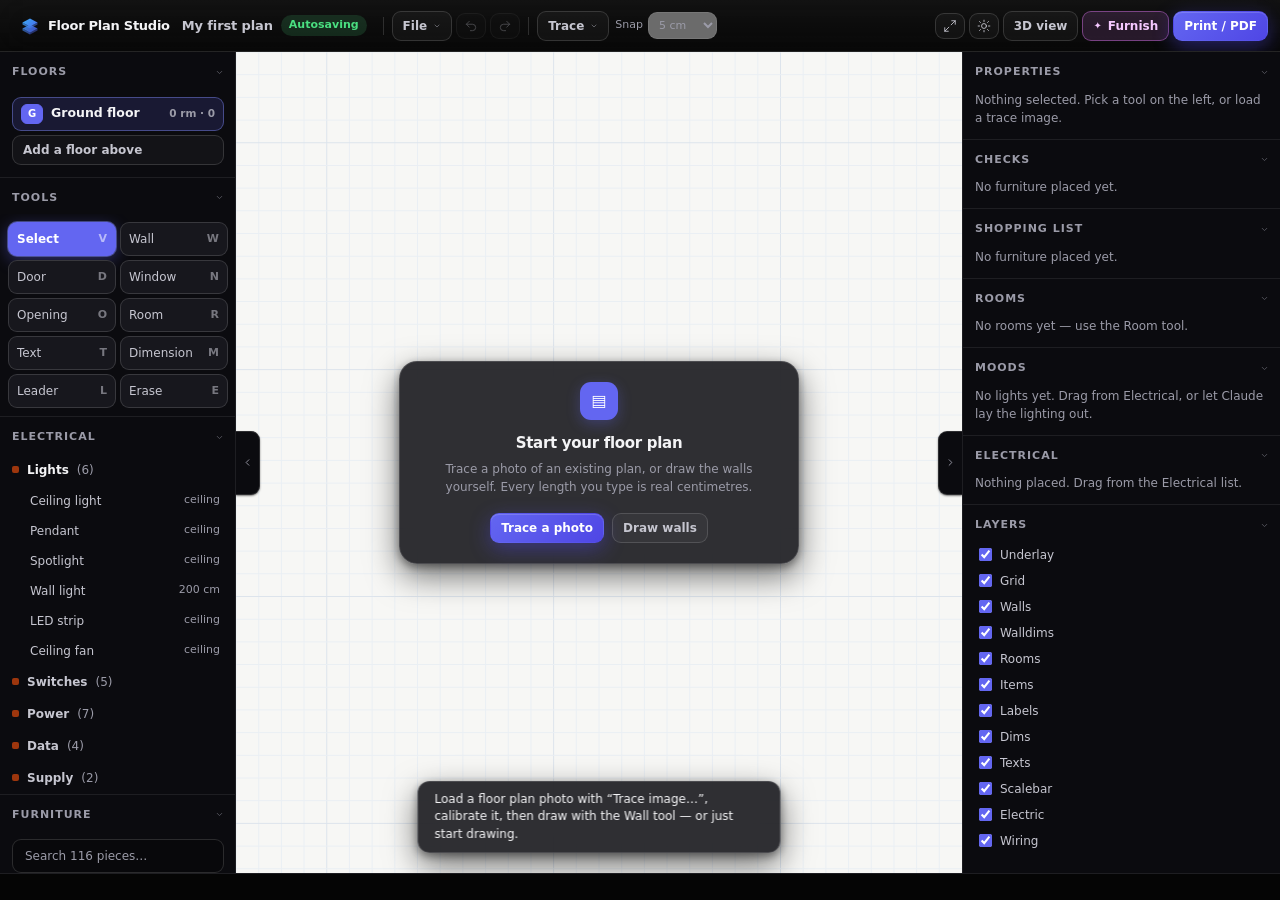
==== commit fbb7bbf8: "Let a plan travel in a link, and let an export leave things out Two things a floor plan could not do" ====
--- a/app.html
+++ b/app.html
@@ -786,6 +786,7 @@
     <button class="mi" id="bProjects" role="menuitem"><svg class="ic" viewBox="0 0 24 24" fill="none" stroke="currentColor" stroke-width="2" stroke-linecap="round" stroke-linejoin="round"><rect x="3" y="3" width="7" height="7" rx="1"/><rect x="14" y="3" width="7" height="7" rx="1"/><rect x="3" y="14" width="7" height="7" rx="1"/><rect x="14" y="14" width="7" height="7" rx="1"/></svg>My designs&#8230;</button>
     <div class="msep"></div>
     <div class="mlbl">Share a copy</div>
+    <button class="mi" id="bLink" role="menuitem"><svg class="ic" viewBox="0 0 24 24" fill="none" stroke="currentColor" stroke-width="2" stroke-linecap="round" stroke-linejoin="round"><path d="M10 13a5 5 0 0 0 7.5.5l3-3a5 5 0 0 0-7-7l-1.7 1.7"/><path d="M14 11a5 5 0 0 0-7.5-.5l-3 3a5 5 0 0 0 7 7l1.7-1.7"/></svg>Copy a link to this plan</button>
     <button class="mi" id="bCsv" role="menuitem"><svg class="ic" viewBox="0 0 24 24" fill="none" stroke="currentColor" stroke-width="2" stroke-linecap="round" stroke-linejoin="round"><path d="M14 2H6a2 2 0 0 0-2 2v16a2 2 0 0 0 2 2h12a2 2 0 0 0 2-2V8z"/><path d="M14 2v6h6"/><path d="M8 13h8M8 17h5"/></svg>Shopping list as CSV</button>
     <button class="mi" id="bPng" role="menuitem"><svg class="ic" viewBox="0 0 24 24" fill="none" stroke="currentColor" stroke-width="2" stroke-linecap="round" stroke-linejoin="round"><rect x="3" y="3" width="18" height="18" rx="2"/><circle cx="8.5" cy="8.5" r="1.5"/><path d="M21 15l-5-5L5 21"/></svg>Export a PNG image</button>
     <button class="mi" id="bExport" role="menuitem"><svg class="ic" viewBox="0 0 24 24" fill="none" stroke="currentColor" stroke-width="2" stroke-linecap="round" stroke-linejoin="round"><path d="M21 15v4a2 2 0 0 1-2 2H5a2 2 0 0 1-2-2v-4"/><path d="M7 10l5 5 5-5"/><path d="M12 15V3"/></svg>Export plan data</button>
@@ -4980,6 +4981,80 @@
   markSaved(handle?"file":"browser");
   fit(); refreshAll();
 }
+/* =====================================================================
+   SHARE A PLAN IN A LINK
+
+   Everything after the # in a URL is never sent to a server - not to
+   GitHub Pages, not to anyone. So a whole plan can travel in a link
+   without breaking a single promise on the privacy page: the person you
+   send it to decodes it in their own browser, exactly as if you had
+   emailed them the .json.
+
+   The trace photograph is deliberately left out. It is base64 raster and
+   would dwarf the plan - a 20 KB flat compresses to about 5 KB of link,
+   a photo would be megabytes.
+
+   #p1= is deflate-raw then base64url. #p0= is base64url of the raw JSON,
+   for the handful of browsers without CompressionStream.
+   ===================================================================== */
+const LINK_MAX = 30000;          // comfortably inside what chat apps forward
+
+function b64uFrom(u8){
+  let s = "";
+  for(let i=0;i<u8.length;i+=0x8000)          // spreading the whole array
+    s += String.fromCharCode.apply(null, u8.subarray(i, i+0x8000));
+  return btoa(s).replace(/\+/g,"-").replace(/\//g,"_").replace(/=+$/,"");
+}
+function bytesFrom(b64u){
+  const s = b64u.replace(/-/g,"+").replace(/_/g,"/");
+  const bin = atob(s + "=".repeat((4 - s.length % 4) % 4));
+  const u = new Uint8Array(bin.length);
+  for(let i=0;i<bin.length;i++) u[i] = bin.charCodeAt(i);
+  return u;
+}
+async function squeeze(str){
+  if(typeof CompressionStream !== "function") return null;
+  const cs = new CompressionStream("deflate-raw");
+  const w = cs.writable.getWriter();
+  w.write(new TextEncoder().encode(str)); w.close();
+  return new Uint8Array(await new Response(cs.readable).arrayBuffer());
+}
+async function unsqueeze(u8){
+  const ds = new DecompressionStream("deflate-raw");
+  const w = ds.writable.getWriter();
+  w.write(u8); w.close();
+  return new TextDecoder().decode(await new Response(ds.readable).arrayBuffer());
+}
+
+/* the plan as it goes into a link: everything except the trace photo */
+function planForLink(){
+  const d = JSON.parse(docJSON());
+  let hadImage = false;
+  const strip = o => { if(o && o.underlay && o.underlay.src){ o.underlay.src = ""; hadImage = true; } };
+  strip(d);
+  for(const f of (d.floors || [])) strip(f);
+  return { json: JSON.stringify(d), hadImage };
+}
+async function planLink(){
+  const { json, hadImage } = planForLink();
+  const packed = await squeeze(json);
+  const hash = packed ? "p1=" + b64uFrom(packed)
+                      : "p0=" + b64uFrom(new TextEncoder().encode(json));
+  return { url: location.origin + location.pathname + location.search + "#" + hash,
+           hadImage, tooBig: hash.length > LINK_MAX };
+}
+async function copyText(text){
+  try{ await navigator.clipboard.writeText(text); return true; }catch(e){}
+  try{                                   /* http, or no clipboard permission */
+    const ta = document.createElement("textarea");
+    ta.value = text; ta.setAttribute("readonly","");
+    ta.style.cssText = "position:fixed;left:-9999px;top:0";
+    document.body.appendChild(ta); ta.select();
+    const ok = document.execCommand("copy");
+    ta.remove(); return ok;
+  }catch(e){ return false; }
+}
+
 async function openFromFile(){
   if(FSA){
     try{
@@ -5008,9 +5083,70 @@
 window.addEventListener("beforeunload",e=>{
   if(dirty && !STORAGE_OK){ e.preventDefault(); e.returnValue=""; }
 });
-$("bExport").onclick=()=>dl(URL.createObjectURL(
-  new Blob([docJSON(2)],{type:"application/json"})),
-  (DOC.name||"floorplan").replace(/\W+/g,"-").toLowerCase()+".json");
+/* ---- exporting a subset ------------------------------------------------
+   A sketch is often worth sharing without what is in it: the shell to hand
+   to someone who will furnish it themselves, or the furniture without the
+   electrical layer. Everything dropped here is dropped from a COPY - what
+   is on screen is untouched. */
+function docSubset(opt){
+  const d = JSON.parse(docJSON());
+  const floors = d.floors || [d];
+  for(const f of floors){
+    if(!opt.items) f.items = [];
+    if(!opt.elec)  f.elec  = [];
+    if(!opt.image && f.underlay) f.underlay.src = "";
+  }
+  if(!opt.image && d.underlay) d.underlay.src = "";
+  /* moods are keyed by fitting id and circuits by the wiring, so neither
+     means anything once the electrical layer has gone */
+  if(!opt.elec){ d.scenes = []; d.circuits = []; }
+  return d;
+}
+function subsetName(opt){
+  const base = (DOC.name || "floorplan").replace(/\W+/g,"-").toLowerCase();
+  const tag = (!opt.items && !opt.elec) ? "-shell"
+            : !opt.items ? "-no-furniture"
+            : !opt.elec  ? "-no-electrical" : "";
+  return base + tag + ".json";
+}
+
+$("bExport").onclick = async () => {
+  const fl = DOC.floors || [DOC];
+  const nItems = fl.reduce((n,f)=>n+((f.items||[]).length),0);
+  const nElec  = fl.reduce((n,f)=>n+((f.elec ||[]).length),0);
+  const imgB   = fl.reduce((n,f)=>n+(((f.underlay||{}).src)||"").length,0);
+  const box = (id,label,note,on,dis) =>
+    '<label class="airow" style="margin:0 0 12px"><input type="checkbox" id="'+id+'"'+
+    (on?" checked":"") + (dis?" disabled":"") + '><span><b>'+label+'</b>'+
+    (note?'<br><span style="color:var(--fg-3)">'+note+'</span>':'')+'</span></label>';
+
+  const r = await ask({
+    title:"Export plan data",
+    body:"Walls, doors, windows and rooms are always included. Choose what else "+
+         "goes in the file &mdash; nothing on screen is changed."+
+         box("exItems","Furniture",
+             nItems ? nItems+" piece"+(nItems===1?"":"s") : "nothing placed yet",
+             nItems>0, nItems===0) +
+         box("exElec","Electrical and moods",
+             nElec ? nElec+" fitting"+(nElec===1?"":"s")+", plus any lighting moods"
+                   : "nothing placed yet",
+             nElec>0, nElec===0) +
+         box("exImage","Trace image",
+             imgB ? "about "+Math.round(imgB/1024)+" KB of the file"
+                  : "no trace image loaded",
+             false, imgB===0),
+    ok:"Export"});
+  if(r!=="ok") return;
+
+  const opt = { items: !!($("exItems")||{}).checked,
+                elec : !!($("exElec") ||{}).checked,
+                image: !!($("exImage")||{}).checked };
+  const text = JSON.stringify(docSubset(opt), null, 2);
+  dl(URL.createObjectURL(new Blob([text],{type:"application/json"})), subsetName(opt));
+  const left = [opt.items?null:"furniture", opt.elec?null:"electrical"].filter(Boolean);
+  toast(left.length ? "Exported without "+left.join(" or ")+"."
+                    : "Exported the whole plan.");
+};
 $("bImport").onclick=()=>{
   const i=document.createElement("input"); i.type="file"; i.accept=".json";
   i.onchange=()=>{ const f=i.files[0]; if(!f) return;
@@ -5186,6 +5322,35 @@
 window.addEventListener("blur",closeMenu);
 $("bSaveAs").onclick=()=>saveToFile(true);
 
+$("bLink").onclick = async () => {
+  let r;
+  try{ r = await planLink(); }
+  catch(e){ toast("Could not build a link for this plan."); return; }
+  if(r.tooBig){
+    toast("This plan is too big to fit in a link. Use File → Save to file and "+
+          "send the file instead.", 7000);
+    return;
+  }
+  const ok = await copyText(r.url);
+  if(!ok){
+    /* Some browsers refuse clipboard access without a gesture they recognise.
+       Show the link rather than leaving a dead end. */
+    const p = ask({ title:"Copy this link",
+      body:"Your browser would not let the page reach the clipboard. Select the "+
+           "link below and copy it yourself."+
+           '<textarea class="ta" rows="5" readonly id="linkOut">'+esc(r.url)+'</textarea>',
+      ok:"Done" });
+    setTimeout(()=>{ const ta=$("linkOut"); if(ta){ ta.focus(); ta.select(); } },60);
+    await p;
+    return;
+  }
+  toast("Link copied. It carries the whole plan — nothing was uploaded, so "+
+        "anyone you send it to opens exactly what you see." +
+        (r.hadImage ? " The trace photo is not included; it is too big for a link." : ""),
+        7000);
+};
+
+
 /* ---- folding side panels --------------------------------------------- */
 const APP=$("app");
 let _foldT=0;
@@ -5273,7 +5438,7 @@
   if(S.emptyOff){ host.className=""; return; }
   const noWalls=!DOC.walls.length, rooms=DOC.rooms.length, items=DOC.items.length;
   let mode=null;
-  if(is3D) mode=null;
+  if(is3D) mode = (noWalls && !rooms && !items) ? "bare3d" : null;
   else if(noWalls) mode="start";
   else if(rooms&&!items) mode="claude";
   if(!mode){ host.className=""; return; }
@@ -5285,7 +5450,15 @@
   ac.innerHTML="";
   const act=(label,cls,fn)=>{ const b=document.createElement("button");
     b.className="btn"+(cls?" "+cls:""); b.textContent=label; b.onclick=fn; ac.appendChild(b); };
-  if(mode==="start"){
+  if(mode==="bare3d"){
+    /* three.js renders an empty scene as an empty scene. Say so, and offer the
+       way back, rather than leaving someone staring at a blank rectangle. */
+    ic.textContent="▤";
+    ti.textContent="Nothing to show yet";
+    bo.textContent="There are no walls on this floor to build a model from. "+
+                   "Go back to the plan and draw some, or trace a photo.";
+    act("Back to the plan","pri",()=>set3D(false));
+  }else if(mode==="start"){
     ic.textContent="▤";
     ti.textContent="Start your floor plan";
     bo.textContent="Trace a photo of an existing plan, or draw the walls yourself. "+
@@ -6014,6 +6187,31 @@
           "with the Wall tool — or just start drawing.",6000);
   }
 })();
+
+/* A shared link replaces whatever was last open. This runs after boot rather
+   than inside it, so the ordinary path is untouched when there is no link -
+   and the plan lands in the library like any other opened file. */
+async function openSharedLink(){
+  const m = /^#p([01])=(.+)$/.exec(location.hash || "");
+  if(!m) return;
+  try{
+    const bytes = bytesFrom(m[2]);
+    const json  = m[1] === "1" ? await unsqueeze(bytes)
+                               : new TextDecoder().decode(bytes);
+    loadDocText(json, null);
+    /* drop the hash so a reload does not import it again, and so the address
+       bar is not five kilobytes long */
+    history.replaceState(null, "", location.pathname + location.search);
+    toast("Opened a shared plan. It is yours now — save it to a file to keep it.", 6000);
+  }catch(e){
+    toast("That shared link could not be read. It may have been cut short in transit.", 6000);
+  }
+}
+openSharedLink();
+/* Pasting a link into the address bar of a tab that already has the planner
+   open only changes the fragment, which is a same-document navigation: no
+   reload, so nothing above would ever run again. Listen for it. */
+addEventListener("hashchange", openSharedLink);
 </script>
 </body>
 </html>
